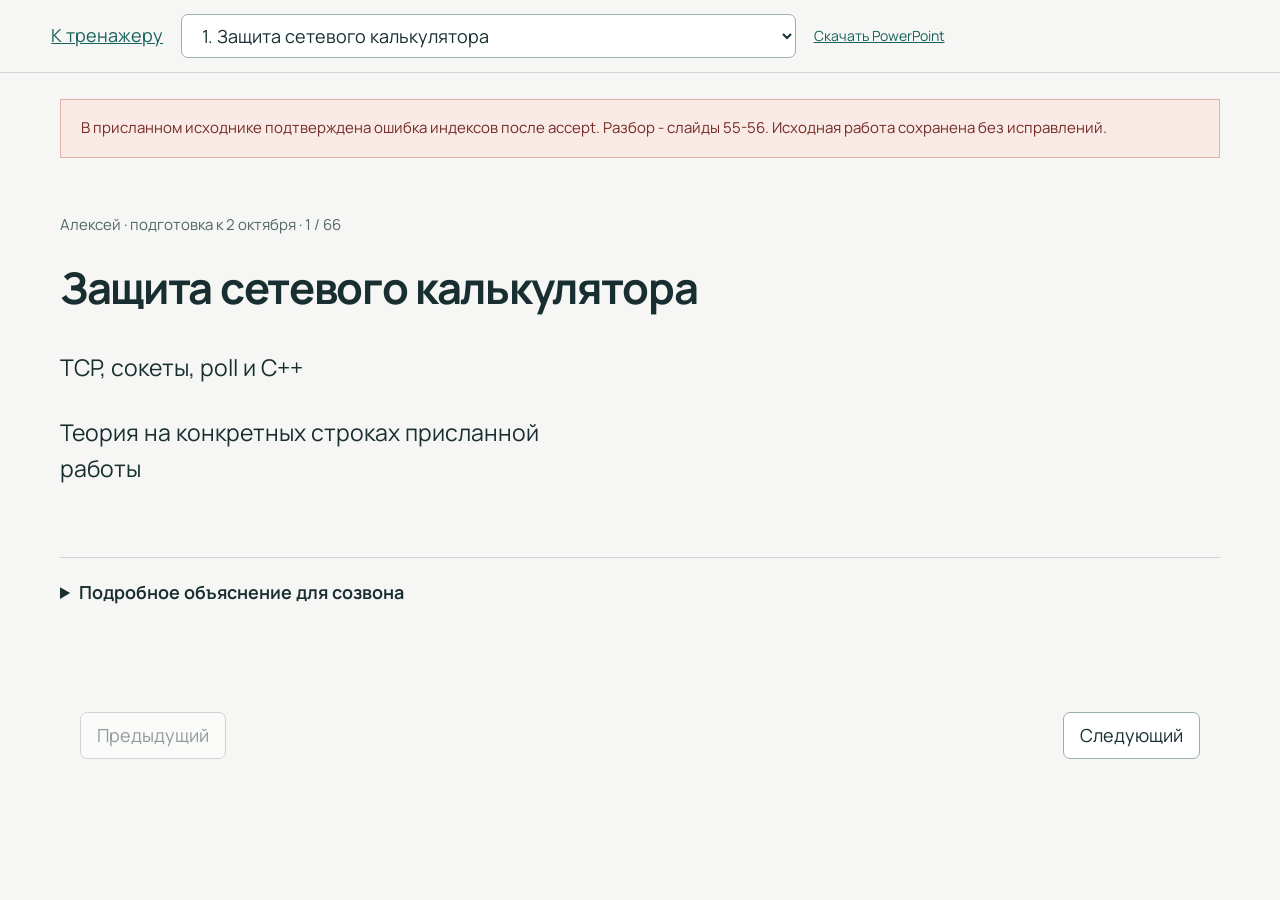
==== presentation.html @ bf2883ff "Add TCP calculator defense trainer and presentation" ====
<!doctype html><html lang="ru"><meta charset="utf-8"><meta name="viewport" content="width=device-width,initial-scale=1"><title>Защита сетевого калькулятора - презентация</title><link rel="icon" href="data:,"><style>@font-face{font-family:Manrope;src:url(assets/Manrope.ttf)}*{box-sizing:border-box}body{margin:0;background:#F6F7F4;color:#182E30;font:18px/1.65 Manrope,Arial,sans-serif}a{color:#16625A}button,select{font:inherit;min-height:44px;border:1px solid #9caeab;border-radius:7px;background:white;color:inherit;padding:8px 16px;cursor:pointer}button:disabled{opacity:.45;cursor:default}a:focus-visible,button:focus-visible,select:focus-visible,summary:focus-visible{outline:3px solid #9D6500;outline-offset:3px}.toolbar{position:sticky;top:0;background:#F6F7F4f5;border-bottom:1px solid #ccd6d2;padding:14px 4vw;display:flex;gap:18px;align-items:center;z-index:2}.toolbar select{max-width:48vw;flex:1;min-width:0}.slide{max-width:1240px;margin:0 auto;padding:40px 40px 90px}.slide[hidden]{display:none}.topic{font-size:15px;color:#506667}h1{font-size:clamp(29px,3.4vw,46px);line-height:1.2;letter-spacing:-.03em;margin:24px 0 36px}.columns{display:grid;grid-template-columns:1fr 1fr;gap:60px}.columns p{margin:0 0 30px;font-size:23px;line-height:1.55}.code{min-width:0}.code p{font:13px Consolas,monospace;overflow-wrap:anywhere;color:#506667}pre{font:16px/1.6 Consolas,monospace;white-space:pre-wrap;overflow-wrap:anywhere;tab-size:2}.oral{font-size:20px;color:#16625A;margin-top:38px}.notes{border-top:1px solid #ccd6d2;margin-top:40px;padding-top:20px}.notes summary{font-weight:650;cursor:pointer;min-height:44px}.notes p{max-width:85ch}.notes details{padding:16px;background:#e7eee9;margin:16px 0}.bottom{display:flex;gap:14px;justify-content:space-between;max-width:1160px;margin:0 auto 40px;padding:0 20px}.download{font-size:14px}.warning{max-width:1160px;margin:26px auto 0;padding:16px 20px;border:1px solid #e2b2a8;background:#faeae6;color:#742c28;font-size:15px}@media(max-width:700px){.toolbar{flex-wrap:wrap;gap:10px;padding:12px 20px}.toolbar select{order:3;max-width:100%;width:100%;flex-basis:100%;font-size:14px}.slide{padding:22px 20px 48px}.columns{grid-template-columns:1fr;gap:10px}.columns p{font-size:20px}.warning{margin:16px 20px 0}.download{margin-left:auto}}@media print{.toolbar,.bottom,.warning{display:none}.slide[hidden]{display:block}.slide{break-after:page;page-break-after:always;padding:20px;max-width:none}.notes{display:none}.columns{gap:20px}h1{font-size:30px}.columns p{font-size:19px}.topic{font-size:12px}pre{font-size:12px}.oral{font-size:17px}}</style><header class="toolbar"><a href="index.html">К тренажеру</a><select aria-label="Перейти к слайду"><option value="1">1. Защита сетевого калькулятора</option><option value="2">2. Как строить ответ на защите</option><option value="3">3. Устройство сетевого калькулятора</option><option value="4">4. Один поток и несколько клиентов</option><option value="5">5. Модель и служебный запрос PERF</option><option value="6">6. Состояние соединения и история команд</option><option value="7">7. Сборка и альтернативные архитектуры</option><option value="8">8. Сокет и файловый дескриптор</option><option value="9">9. Адресное семейство и транспорт</option><option value="10">10. Гарантии TCP и свойства UDP</option><option value="11">11. Границы сообщений в потоке байтов</option><option value="12">12. Двунаправленный обмен и текстовые числа</option><option value="13">13. IP-адрес, порт и INADDR_ANY</option><option value="14">14. Loopback и сетевой порядок байтов</option><option value="15">15. Адрес клиента и getaddrinfo</option><option value="16">16. Перебор адресов и освобождение памяти</option><option value="17">17. sockaddr и параметр длины</option><option value="18">18. Подготовка слушающего сокета</option><option value="19">19. listen и очередь подключений</option><option value="20">20. Два разных дескриптора сервера</option><option value="21">21. connect и TCP-рукопожатие</option><option value="22">22. Адрес клиента и режим нового сокета</option><option value="23">23. Буфер recv и тип void*</option><option value="24">24. const void* и завершающий ноль</option><option value="25">25. Размер массива и размер указателя</option><option value="26">26. Длина данных и знаковый результат</option><option value="27">27. Смещение указателя и длина UTF-8</option><option value="28">28. Указатели между процессами и unsigned char</option><option value="29">29. Данные и конец входящего потока</option><option value="30">30. EAGAIN и частичная отправка</option><option value="31">31. Подтверждение команды и выходной буфер</option><option value="32">32. SIGPIPE и errno</option><option value="33">33. Прерывание poll и прием ответа</option><option value="34">34. Массив pollfd и число элементов</option><option value="35">35. Ожидание и события готовности</option><option value="36">36. Слушающий сокет и битовая маска</option><option value="37">37. POLLOUT и неблокирующий режим</option><option value="38">38. Флаги дескриптора и цикл accept</option><option value="39">39. Удаление клиента и долгие вычисления</option><option value="40">40. Строки протокола и начало диалога</option><option value="41">41. HELLO и состояние соединения</option><option value="42">42. Последовательные запросы без seq</option><option value="43">43. Безопасная строка ответа и PERF</option><option value="44">44. Завершение диалога и статус ответа</option><option value="45">45. Рекурсивный спуск и приоритет операций</option><option value="46">46. Деление и арифметические ошибки</option><option value="47">47. Полный разбор выражения и map</option><option value="48">48. Новый пользователь и запись переменных</option><option value="49">49. Откат в памяти и формат файла</option><option value="50">50. Ссылки C++ и const-параметры</option><option value="51">51. Непрерывная память и деструктор</option><option value="52">52. Исключения и explicit</option><option value="53">53. Заголовки и область видимости</option><option value="54">54. Преобразование типов и владение памятью</option><option value="55">55. Подтвержденная ошибка после accept</option><option value="56">56. Завершение соединения и потеря ответа</option><option value="57">57. Переполнение и надежность сохранения</option><option value="58">58. Медленный клиент и пределы ресурсов</option><option value="59">59. Конфиденциальность и границы реализации</option><option value="60">60. Сценарий демонстрации и диагностика</option><option value="61">61. Две машины и два пользователя</option><option value="62">62. Потоки процесса и аргументы recv</option><option value="63">63. Обоснование seq и готовность чтения</option><option value="64">64. Устное объяснение всей программы</option><option value="65">65. Проверка перед демонстрацией</option><option value="66">66. Репетиция без вариантов ответа</option></select><a class="download" href="presentation.pptx" download>Скачать PowerPoint</a></header><aside class="warning">В присланном исходнике подтверждена ошибка индексов после accept. Разбор - слайды 55-56. Исходная работа сохранена без исправлений.</aside><main><article class="slide" id="s1" data-slide="1"><p class="topic">Алексей · подготовка к 2 октября · 1 / 66</p><h1 tabindex="-1">Защита сетевого калькулятора</h1><div class="columns"><div><p>TCP, сокеты, poll и C++</p><p>Теория на конкретных строках присланной работы</p></div></div><details class="notes"><summary>Подробное объяснение для созвона</summary><p>Материал для созвона 1 октября и самостоятельной подготовки. Сначала студент объясняет путь одного запроса, затем разбирает сетевые вызовы и состояние сервера. В конце - ограничения и устная репетиция. Исходная версия содержит воспроизведенную ошибку индексов в PollServer::run. Успешную демонстрацию этой версии нельзя считать гарантированной.</p></details></article><article class="slide" id="s2" data-slide="2"><p class="topic">Порядок объяснения · 2 / 66</p><h1 tabindex="-1">Как строить ответ на защите</h1><div class="columns"><div><p>Термин: что делает механизм и где проходит его граница.</p><p>Код: функция, аргументы, результат и ветка ошибки.</p><p>Пример: что произойдет с конкретной командой или частью данных.</p><p>Ограничение: какое свойство текущая реализация не гарантирует.</p></div></div><details class="notes"><summary>Подробное объяснение для созвона</summary><p>Пример: TCP предоставляет упорядоченный поток байтов. recv читает доступную часть в buffer и возвращает count. Запрос может прийти двумя частями, поэтому client.input накапливает строку до перевода строки. TCP не определяет конец команды калькулятора. Важнее объяснить эту причинную цепочку, чем перечислить названия функций. Карточки дают проверку, а устные вопросы в конце каждого разбора проверяют понимание.</p></details></article><article class="slide" id="s3" data-slide="3"><p class="topic">Устройство программы · 3 / 66</p><h1 tabindex="-1">Устройство сетевого калькулятора</h1><div class="columns"><div><p>Клиенты отправляют выражения, сервер вычисляет их и хранит X, Y, Z по имени пользователя.</p><p>У частей разные обязанности, поэтому их проще объяснять, проверять и изменять.</p></div><div class="code"><pre><code>  1  cmake_minimum_required(VERSION 3.10)
  2  project(rk3_calc_poll LANGUAGES CXX)
  3  
  4  set(CMAKE_CXX_STANDARD 11)
  5  set(CMAKE_CXX_STANDARD_REQUIRED ON)
  6  set(CMAKE_CXX_EXTENSIONS OFF)
  7  
  8  set(CMAKE_CXX_FLAGS &quot;${CMAKE_CXX_FLAGS} -Wall -Wextra -pedantic&quot;)
  9  
 10  include_directories(src)
 11  
 12  add_library(calc_common</code></pre><p>CMakeLists.txt:1-12</p></div></div><p class=oral>Устно: Проследи команду X = 2 + 3 * 4 от ввода до ответа.</p><details class="notes"><summary>Подробное объяснение для созвона</summary><p>Какую задачу решает вся программа?</p><p>Клиенты отправляют выражения, сервер вычисляет их и хранит X, Y, Z по имени пользователя. ConsoleClient формирует команду, PollServer принимает строку, CalculatorModel вычисляет результат. Ответ возвращается по тому же TCP-соединению.</p><p>Почему ошибочные ответы неверны: Клиент вычисляет выражения, а сервер только сохраняет историю. Вычисления находятся в CalculatorModel на сервере. История команд хранится на клиенте. Каждый клиент хранит свои переменные и пересылает серверу готовый результат. Переменные находятся в серверной map и файле users.db.</p><p>Для устного ответа: Проследи команду X = 2 + 3 * 4 от ввода до ответа.</p><p>Исходник: CMakeLists.txt, строки 1-27.</p><p>Почему выделены common, model, server и client?</p><p>У частей разные обязанности, поэтому их проще объяснять, проверять и изменять. Модель не обязана знать о сокетах. Сервер отвечает за транспорт, клиент за консоль, common за общие правила строк. Это пример разделения ответственности.</p><p>Почему ошибочные ответы неверны: Каждый каталог запускается в собственном процессе. Каталоги не определяют процессы. Исполняемых программ две: клиент и сервер. Разделение автоматически ускоряет сетевой обмен. Само размещение файлов не ускоряет передачу.</p><p>Для устного ответа: Что придется менять при замене консольного клиента графическим?</p><p>Исходник: CMakeLists.txt, строки 1-27.</p><details><summary>CMakeLists.txt - полная функция</summary><pre><code>cmake_minimum_required(VERSION 3.10)
project(rk3_calc_poll LANGUAGES CXX)

set(CMAKE_CXX_STANDARD 11)
set(CMAKE_CXX_STANDARD_REQUIRED ON)
set(CMAKE_CXX_EXTENSIONS OFF)

set(CMAKE_CXX_FLAGS &quot;${CMAKE_CXX_FLAGS} -Wall -Wextra -pedantic&quot;)

include_directories(src)

add_library(calc_common
  src/common/protocol.cpp
  src/model/calculator.cpp
)

add_executable(calculator_server
  src/server/poll_server.cpp
  src/server_main.cpp
)
target_link_libraries(calculator_server calc_common)

add_executable(calculator_client
  src/client/console_client.cpp
  src/client_main.cpp
)
target_link_libraries(calculator_client calc_common)</code></pre></details></details></article><article class="slide" id="s4" data-slide="4"><p class="topic">Устройство программы · 4 / 66</p><h1 tabindex="-1">Один поток и несколько клиентов</h1><div class="columns"><div><p>Один поток в одном серверном процессе.</p><p>Сервер продвигает несколько соединений по очереди, не исполняя их обработчики одновременно.</p></div><div class="code"><pre><code> 81  void PollServer::run() {
 82    std::cout &lt;&lt; &quot;&gt; calculator_server: started, listen fd = &quot; &lt;&lt; _listen_fd &lt;&lt; std::endl;
 83    while (true) {
 84      int ready = poll(_poll_fds.data(), _poll_fds.size(), -1);
 85      if (ready &lt; 0) {
 86        if (errno == EINTR) {
 87          continue;
 88        }
 89        throw std::runtime_error(errno_message(&quot;poll(2) error&quot;));
 90      }
 91  </code></pre><p>src/server/poll_server.cpp:81-91</p></div></div><p class=oral>Устно: Как сервер обслуживает десять клиентов одним потоком?</p><details class="notes"><summary>Подробное объяснение для созвона</summary><p>Сколько потоков обслуживает клиентов внутри сервера?</p><p>Один поток в одном серверном процессе. Главный цикл по очереди обрабатывает готовые дескрипторы. Несколько соединений существуют одновременно, но инструкции обработчиков исполняются последовательно.</p><p>Почему ошибочные ответы неверны: По одному потоку на подключение. В сервере нет создания std::thread. По одному процессу на подключение. В сервере нет fork. Клиенты представлены структурами в векторе.</p><p>Для устного ответа: Как сервер обслуживает десять клиентов одним потоком?</p><p>Исходник: src/server/poll_server.cpp, строки 81-113.</p><p>Чем конкурентность здесь отличается от параллелизма?</p><p>Сервер продвигает несколько соединений по очереди, не исполняя их обработчики одновременно. Пока один клиент ничего не прислал, сервер может обслужить другого. Это конкурентное обслуживание ввода-вывода. Параллельные вычисления потребовали бы дополнительных исполнителей.</p><p>Почему ошибочные ответы неверны: Конкурентность обязательно требует нескольких процессорных ядер. Несколько задач можно обслуживать с чередованием на одном ядре. poll запускает обработчики параллельно внутри процесса. poll сообщает готовность. Код обработчиков вызывает сам цикл.</p><p>Для устного ответа: Что случится, если один обработчик будет вычислять результат минуту?</p><p>Исходник: src/server/poll_server.cpp, строки 81-113.</p><details><summary>src/server/poll_server.cpp - полная функция</summary><pre><code>void PollServer::run() {
  std::cout &lt;&lt; &quot;&gt; calculator_server: started, listen fd = &quot; &lt;&lt; _listen_fd &lt;&lt; std::endl;
  while (true) {
    int ready = poll(_poll_fds.data(), _poll_fds.size(), -1);
    if (ready &lt; 0) {
      if (errno == EINTR) {
        continue;
      }
      throw std::runtime_error(errno_message(&quot;poll(2) error&quot;));
    }

    if (!_poll_fds.empty() &amp;&amp; (_poll_fds[0].revents &amp; POLLIN)) {
      accept_clients();
    }

    for (std::size_t i = _clients.size(); i &gt; 0u; --i) {
      std::size_t index = i - 1u;
      short events = _poll_fds[index + 1u].revents;
      if (events &amp; (POLLERR | POLLHUP | POLLNVAL)) {
        close_client(index);
        continue;
      }
      if (events &amp; POLLIN) {
        read_client(index);
      }
      if (index &lt; _clients.size() &amp;&amp; (events &amp; POLLOUT)) {
        write_client(index);
      }
    }

    rebuild_events();
  }
}</code></pre></details></details></article><article class="slide" id="s5" data-slide="5"><p class="topic">Устройство программы · 5 / 66</p><h1 tabindex="-1">Модель и служебный запрос PERF</h1><div class="columns"><div><p>Доступ к модели из этого сервера выполняется одним потоком.</p><p>Отдельный тип запроса, который обходит вычисление выражения.</p></div><div class="code"><pre><code>223  std::string CalculatorModel::execute(const std::string&amp; user, const std::string&amp; command) {
224    if (!valid_user_name(user)) {
225      throw CalculatorError(&quot;некорректное имя пользователя&quot;);
226    }
227  
228    Variables backup = _vars[user];
229    Variables&amp; current = _vars[user];
230    std::string text = protocol::trim(command);
231    if (text.empty()) {
232      throw CalculatorError(&quot;пустая команда&quot;);
233    }</code></pre><p>src/model/calculator.cpp:223-233</p></div></div><p class=oral>Устно: Что изменится при добавлении пула рабочих потоков?</p><details class="notes"><summary>Подробное объяснение для созвона</summary><p>Почему модель не использует мьютекс?</p><p>Доступ к модели из этого сервера выполняется одним потоком. В текущей архитектуре конкурирующих потоков внутри сервера нет. При добавлении рабочих потоков придется заново продумать владение данными и синхронизацию.</p><p>Почему ошибочные ответы неверны: std::map сам защищает любые изменения между потоками. Контейнер не делает одновременное изменение безопасным автоматически. TCP синхронизирует доступ к памяти модели. TCP упорядочивает байты соединения, а не доступ потоков к объектам.</p><p>Для устного ответа: Что изменится при добавлении пула рабочих потоков?</p><p>Исходник: src/model/calculator.cpp, строки 223-277.</p><p>Что означает PERF в этой работе?</p><p>Отдельный тип запроса, который обходит вычисление выражения. Клиент отправляет PERF с текстом, сервер отвечает OK PERF до вызова модели. Для измерения производительности еще нужны нагрузка, таймер и методика.</p><p>Почему ошибочные ответы неверны: Автоматическое измерение запросов в секунду. Код не считает время и не выводит пропускную способность. Переключение TCP в более быстрый режим. Транспорт остается тем же. Меняется прикладная обработка.</p><p>Для устного ответа: Как сравнить стоимость сети и стоимость вычисления?</p><p>Исходник: src/server/poll_server.cpp, строки 193-207.</p><details><summary>src/model/calculator.cpp - полная функция</summary><pre><code>std::string CalculatorModel::execute(const std::string&amp; user, const std::string&amp; command) {
  if (!valid_user_name(user)) {
    throw CalculatorError(&quot;некорректное имя пользователя&quot;);
  }

  Variables backup = _vars[user];
  Variables&amp; current = _vars[user];
  std::string text = protocol::trim(command);
  if (text.empty()) {
    throw CalculatorError(&quot;пустая команда&quot;);
  }

  if (text == &quot;показать&quot; || text == &quot;show&quot;) {
    return variables_to_string(current);
  }

  const std::string calc_ru = &quot;вычислить&quot;;
  const std::string calc_en = &quot;calc&quot;;
  if (protocol::starts_with(text, calc_ru)) {
    std::string expression = protocol::trim(text.substr(calc_ru.size()));
    long long value = evaluate_expression(expression, current);
    return std::to_string(value);
  }
  if (protocol::starts_with(text, calc_en)) {
    std::string expression = protocol::trim(text.substr(calc_en.size()));
    long long value = evaluate_expression(expression, current);
    return std::to_string(value);
  }

  std::size_t eq = text.find(&#x27;=&#x27;);
  if (eq != std::string::npos) {
    char variable = parse_assigned_variable(text.substr(0u, eq));
    std::string expression = text.substr(eq + 1u);
    long long value = evaluate_expression(expression, current);
    if (variable == &#x27;X&#x27;) {
      current.x = value;
    } else if (variable == &#x27;Y&#x27;) {
      current.y = value;
    } else {
      current.z = value;
    }

    try {
      save();
    } catch (...) {
      current = backup;
      throw;
    }

    std::string var_name(1u, variable);
    return var_name + &quot;=&quot; + std::to_string(value);
  }

  throw CalculatorError(&quot;неизвестная команда: используйте &#x27;X = выражение&#x27;, &#x27;вычислить выражение&#x27; или &#x27;показать&#x27;&quot;);
}</code></pre></details><details><summary>src/server/poll_server.cpp - полная функция</summary><pre><code>void PollServer::process_lines(std::size_t index) {
  Client&amp; client = _clients[index];
  while (true) {
    std::size_t pos = client.input.find(&#x27;\n&#x27;);
    if (pos == std::string::npos) {
      break;
    }
    std::string line = client.input.substr(0u, pos);
    if (!line.empty() &amp;&amp; line.back() == &#x27;\r&#x27;) {
      line.pop_back();
    }
    client.input.erase(0u, pos + 1u);
    process_line(client, line);
  }
}</code></pre></details></details></article><article class="slide" id="s6" data-slide="6"><p class="topic">Устройство программы · 6 / 66</p><h1 tabindex="-1">Состояние соединения и история команд</h1><div class="columns"><div><p>Для накопления неполного запроса и хранения еще не отправленной части ответа.</p><p>В векторе _history консольного клиента.</p></div><div class="code"><pre><code> 29  
 30    struct Client {
 31      int fd = -1;                 ///&lt; Дескриптор клиентского сокета.
 32      std::string input;           ///&lt; Буфер входящих данных.
 33      std::string output;          ///&lt; Буфер исходящих данных.
 34      std::string user;            ///&lt; Имя пользователя.
 35      bool authorized = false;     ///&lt; Признак прохождения HELLO.
 36    };</code></pre><p>src/server/poll_server.hpp:29-36</p></div></div><p class=oral>Устно: Что будет в input после приема только CMD X = ?</p><details class="notes"><summary>Подробное объяснение для созвона</summary><p>Зачем состоянию соединения нужны input и output?</p><p>Для накопления неполного запроса и хранения еще не отправленной части ответа. recv и send могут обработать часть данных. Буферы сохраняют остаток между итерациями событийного цикла.</p><p>Почему ошибочные ответы неверны: Для хранения всей истории пользователя между запусками. История находится на клиенте, а значения переменных сохраняет модель. TCP требует ровно два буфера фиксированного размера. Количество и устройство прикладных буферов выбирает программа.</p><p>Для устного ответа: Что будет в input после приема только CMD X = ?</p><p>Исходник: src/server/poll_server.hpp, строки 29-36.</p><p>Где находится история введенных команд?</p><p>В векторе _history консольного клиента. История нужна интерфейсу клиента. Перезапуск клиента очищает ее, поскольку сохранения истории в файл в коде нет.</p><p>Почему ошибочные ответы неверны: В серверном файле users.db. users.db содержит имя и три значения, без истории. В очереди подключений listen. Очередь listen относится к соединениям.</p><p>Для устного ответа: Почему при повторном входе X сохраняется, а история исчезает?</p><p>Исходник: src/client/console_client.cpp, строки 145-202.</p><details><summary>src/server/poll_server.hpp - полная функция</summary><pre><code>
  struct Client {
    int fd = -1;                 ///&lt; Дескриптор клиентского сокета.
    std::string input;           ///&lt; Буфер входящих данных.
    std::string output;          ///&lt; Буфер исходящих данных.
    std::string user;            ///&lt; Имя пользователя.
    bool authorized = false;     ///&lt; Признак прохождения HELLO.
  };</code></pre></details><details><summary>src/client/console_client.cpp - полная функция</summary><pre><code>void ConsoleClient::run() {
  std::cout &lt;&lt; &quot;&gt; Сетевой калькулятор. Пользователь: &quot; &lt;&lt; _user &lt;&lt; std::endl;
  print_help();

  while (true) {
    std::cout &lt;&lt; (_performance_mode ? &quot;perf&gt; &quot; : &quot;calc&gt; &quot;);
    std::cout.flush();

    std::string command;
    if (!std::getline(std::cin, command)) {
      break;
    }
    command = protocol::trim(command);
    if (command.empty()) {
      continue;
    }

    if (command == &quot;помощь&quot; || command == &quot;help&quot;) {
      print_help();
      continue;
    }
    if (command == &quot;история&quot; || command == &quot;history&quot;) {
      print_history();
      continue;
    }
    if (command == &quot;:perf on&quot;) {
      _performance_mode = true;
      std::cout &lt;&lt; &quot;&gt; режим тестирования производительности включён&quot; &lt;&lt; std::endl;
      continue;
    }
    if (command == &quot;:perf off&quot;) {
      _performance_mode = false;
      std::cout &lt;&lt; &quot;&gt; режим тестирования производительности выключен&quot; &lt;&lt; std::endl;
      continue;
    }
    if (command == &quot;выход&quot; || command == &quot;quit&quot; || command == &quot;exit&quot;) {
      std::string answer = request(&quot;QUIT\n&quot;);
      std::cout &lt;&lt; &quot;&lt; &quot; &lt;&lt; answer &lt;&lt; std::endl;
      break;
    }

    _history.push_back(command);
    std::string packet;
    if (_performance_mode) {
      packet = &quot;PERF &quot; + protocol::one_line(command) + &quot;\n&quot;;
    } else {
      packet = &quot;CMD &quot; + protocol::one_line(command) + &quot;\n&quot;;
    }

    try {
      std::string answer = request(packet);
      std::cout &lt;&lt; &quot;&lt; &quot; &lt;&lt; answer &lt;&lt; std::endl;
    } catch (const std::exception&amp; error) {
      std::cerr &lt;&lt; &quot;client error: &quot; &lt;&lt; error.what() &lt;&lt; std::endl;
      break;
    }
  }
}</code></pre></details></details></article><article class="slide" id="s7" data-slide="7"><p class="topic">Устройство программы · 7 / 66</p><h1 tabindex="-1">Сборка и альтернативные архитектуры</h1><div class="columns"><div><p>Библиотеку, с которой связываются исполняемые программы.</p><p>Чтобы сравнить альтернативные модели и обосновать выбор событийного сервера.</p></div><div class="code"><pre><code>  1  cmake_minimum_required(VERSION 3.10)
  2  project(rk3_calc_poll LANGUAGES CXX)
  3  
  4  set(CMAKE_CXX_STANDARD 11)
  5  set(CMAKE_CXX_STANDARD_REQUIRED ON)
  6  set(CMAKE_CXX_EXTENSIONS OFF)
  7  
  8  set(CMAKE_CXX_FLAGS &quot;${CMAKE_CXX_FLAGS} -Wall -Wextra -pedantic&quot;)
  9  
 10  include_directories(src)
 11  
 12  add_library(calc_common</code></pre><p>CMakeLists.txt:1-12</p></div></div><p class=oral>Устно: Чем библиотека отличается от исполняемого файла?</p><details class="notes"><summary>Подробное объяснение для созвона</summary><p>Что общий модуль calc_common означает при сборке?</p><p>Библиотеку, с которой связываются исполняемые программы. CMake собирает общие исходники в библиотеку, затем связывает клиент и сервер с ней. Компоновка и сетевое взаимодействие относятся к разным этапам.</p><p>Почему ошибочные ответы неверны: Отдельный сервис, который должен слушать еще один порт. Библиотека включается при компоновке и не запускается как сервис. Процесс, автоматически создаваемый CMake. CMake описывает сборку и не создает прикладные процессы при работе сервера.</p><p>Для устного ответа: Чем библиотека отличается от исполняемого файла?</p><p>Исходник: CMakeLists.txt, строки 1-27.</p><p>Зачем в защите знать о fork и MPI, если их нет в коде?</p><p>Чтобы сравнить альтернативные модели и обосновать выбор событийного сервера. fork создает процесс, потоки дают исполнителей в общей памяти, MPI организует обмен между участниками вычислений. Здесь условие требует один процесс и поток, поэтому выбран poll.</p><p>Почему ошибочные ответы неверны: Чтобы утверждать, что poll скрыто вызывает MPI для каждого клиента. Такого механизма в poll нет. Потому что каждый сокет является процессом MPI. Сокет является объектом ОС для обмена данными, а не процессом.</p><p>Для устного ответа: Объясни выбор архитектуры двумя предложениями.</p><p>Исходник: src/server/poll_server.cpp, строки 81-113.</p><details><summary>CMakeLists.txt - полная функция</summary><pre><code>cmake_minimum_required(VERSION 3.10)
project(rk3_calc_poll LANGUAGES CXX)

set(CMAKE_CXX_STANDARD 11)
set(CMAKE_CXX_STANDARD_REQUIRED ON)
set(CMAKE_CXX_EXTENSIONS OFF)

set(CMAKE_CXX_FLAGS &quot;${CMAKE_CXX_FLAGS} -Wall -Wextra -pedantic&quot;)

include_directories(src)

add_library(calc_common
  src/common/protocol.cpp
  src/model/calculator.cpp
)

add_executable(calculator_server
  src/server/poll_server.cpp
  src/server_main.cpp
)
target_link_libraries(calculator_server calc_common)

add_executable(calculator_client
  src/client/console_client.cpp
  src/client_main.cpp
)
target_link_libraries(calculator_client calc_common)</code></pre></details><details><summary>src/server/poll_server.cpp - полная функция</summary><pre><code>void PollServer::run() {
  std::cout &lt;&lt; &quot;&gt; calculator_server: started, listen fd = &quot; &lt;&lt; _listen_fd &lt;&lt; std::endl;
  while (true) {
    int ready = poll(_poll_fds.data(), _poll_fds.size(), -1);
    if (ready &lt; 0) {
      if (errno == EINTR) {
        continue;
      }
      throw std::runtime_error(errno_message(&quot;poll(2) error&quot;));
    }

    if (!_poll_fds.empty() &amp;&amp; (_poll_fds[0].revents &amp; POLLIN)) {
      accept_clients();
    }

    for (std::size_t i = _clients.size(); i &gt; 0u; --i) {
      std::size_t index = i - 1u;
      short events = _poll_fds[index + 1u].revents;
      if (events &amp; (POLLERR | POLLHUP | POLLNVAL)) {
        close_client(index);
        continue;
      }
      if (events &amp; POLLIN) {
        read_client(index);
      }
      if (index &lt; _clients.size() &amp;&amp; (events &amp; POLLOUT)) {
        write_client(index);
      }
    }

    rebuild_events();
  }
}</code></pre></details></details></article><article class="slide" id="s8" data-slide="8"><p class="topic">Сокеты и протоколы · 8 / 66</p><h1 tabindex="-1">Сокет и файловый дескриптор</h1><div class="columns"><div><p>Объект ОС для обмена данными, доступный программе через дескриптор.</p><p>Неотрицательный файловый дескриптор типа int.</p></div><div class="code"><pre><code> 55  void PollServer::create_listen_socket(unsigned short port) {
 56    _listen_fd = socket(AF_INET, SOCK_STREAM, 0);
 57    if (_listen_fd &lt; 0) {
 58      throw std::runtime_error(errno_message(&quot;socket(2) error&quot;));
 59    }
 60  
 61    int yes = 1;
 62    if (setsockopt(_listen_fd, SOL_SOCKET, SO_REUSEADDR, &amp;yes, sizeof(yes)) &lt; 0) {
 63      throw std::runtime_error(errno_message(&quot;setsockopt(SO_REUSEADDR) error&quot;));
 64    }
 65  </code></pre><p>src/server/poll_server.cpp:55-65</p></div></div><p class=oral>Устно: Различи сокет, дескриптор, порт и буфер.</p><details class="notes"><summary>Подробное объяснение для созвона</summary><p>Что такое сокет в этой программе?</p><p>Объект ОС для обмена данными, доступный программе через дескриптор. Программа вызывает socket и получает int. По этому номеру ядро находит нужный объект сокета для bind, recv, send и close.</p><p>Почему ошибочные ответы неверны: Числовой TCP-порт сервера. Порт является частью адреса. Дескриптор с портом не совпадает. Участок char-массива, где лежит запрос. Массив является прикладным буфером, а сокет существует в ОС.</p><p>Для устного ответа: Различи сокет, дескриптор, порт и буфер.</p><p>Исходник: src/server/poll_server.cpp, строки 55-79.</p><p>Что возвращает успешный socket(AF_INET, SOCK_STREAM, 0)?</p><p>Неотрицательный файловый дескриптор типа int. Дескриптор может быть равен нулю. Поэтому проверка ошибки fd &lt; 0 корректна, а fd &lt;= 0 отвергала бы допустимый дескриптор.</p><p>Почему ошибочные ответы неверны: Номер автоматически выбранного TCP-порта. Порт назначается при связывании, это не результат socket. Указатель на структуру sockaddr_in. Адресную структуру создает прикладной код отдельно.</p><p>Для устного ответа: Почему -1 удобно использовать как отсутствие сокета?</p><p>Исходник: src/server/poll_server.cpp, строки 55-79.</p><p>Справка API: https://www.man7.org/linux/man-pages/man2/socket.2.html</p><details><summary>src/server/poll_server.cpp - полная функция</summary><pre><code>void PollServer::create_listen_socket(unsigned short port) {
  _listen_fd = socket(AF_INET, SOCK_STREAM, 0);
  if (_listen_fd &lt; 0) {
    throw std::runtime_error(errno_message(&quot;socket(2) error&quot;));
  }

  int yes = 1;
  if (setsockopt(_listen_fd, SOL_SOCKET, SO_REUSEADDR, &amp;yes, sizeof(yes)) &lt; 0) {
    throw std::runtime_error(errno_message(&quot;setsockopt(SO_REUSEADDR) error&quot;));
  }

  sockaddr_in address;
  std::memset(&amp;address, 0, sizeof(address));
  address.sin_family = AF_INET;
  address.sin_addr.s_addr = htonl(INADDR_ANY);
  address.sin_port = htons(port);

  if (bind(_listen_fd, reinterpret_cast&lt;sockaddr*&gt;(&amp;address), sizeof(address)) &lt; 0) {
    throw std::runtime_error(errno_message(&quot;bind(2) error&quot;));
  }
  if (listen(_listen_fd, SOMAXCONN) &lt; 0) {
    throw std::runtime_error(errno_message(&quot;listen(2) error&quot;));
  }
  set_nonblocking(_listen_fd);
}</code></pre></details></details></article><article class="slide" id="s9" data-slide="9"><p class="topic">Сокеты и протоколы · 9 / 66</p><h1 tabindex="-1">Адресное семейство и транспорт</h1><div class="columns"><div><p>Семейство адресов IPv4.</p><p>TCP для потокового сокета IPv4.</p></div><div class="code"><pre><code> 55  void PollServer::create_listen_socket(unsigned short port) {
 56    _listen_fd = socket(AF_INET, SOCK_STREAM, 0);
 57    if (_listen_fd &lt; 0) {
 58      throw std::runtime_error(errno_message(&quot;socket(2) error&quot;));
 59    }
 60  
 61    int yes = 1;
 62    if (setsockopt(_listen_fd, SOL_SOCKET, SO_REUSEADDR, &amp;yes, sizeof(yes)) &lt; 0) {
 63      throw std::runtime_error(errno_message(&quot;setsockopt(SO_REUSEADDR) error&quot;));
 64    }
 65  </code></pre><p>src/server/poll_server.cpp:55-65</p></div></div><p class=oral>Устно: Чем AF_INET отличается от SOCK_STREAM?</p><details class="notes"><summary>Подробное объяснение для созвона</summary><p>Что означает AF_INET?</p><p>Семейство адресов IPv4. Первый аргумент socket выбирает семейство адресов. Для IPv6 используют AF_INET6. Семейство и тип сокета - разные параметры.</p><p>Почему ошибочные ответы неверны: Тип надежного потока TCP. Тип потока задает SOCK_STREAM, а TCP выбирается сочетанием параметров. Требование использовать только локальный компьютер. Для локального интерфейса файловых адресов есть AF_UNIX.</p><p>Для устного ответа: Чем AF_INET отличается от SOCK_STREAM?</p><p>Исходник: src/server/poll_server.cpp, строки 55-79.</p><p>Какой протокол обычно выбирает сочетание AF_INET, SOCK_STREAM, 0?</p><p>TCP для потокового сокета IPv4. SOCK_STREAM задает потоковую семантику. В семействе IPv4 при protocol=0 для этого типа выбирается TCP.</p><p>Почему ошибочные ответы неверны: UDP с автоматическим повтором потерянных сообщений. В этом сочетании потоковый транспорт TCP, а не UDP. Отсутствие транспортного протокола. Ноль означает выбор подходящего протокола по умолчанию.</p><p>Для устного ответа: Что нужно изменить в socket для обычного UDP?</p><p>Исходник: src/server/poll_server.cpp, строки 55-79.</p><p>Справка API: https://www.man7.org/linux/man-pages/man2/socket.2.html</p><details><summary>src/server/poll_server.cpp - полная функция</summary><pre><code>void PollServer::create_listen_socket(unsigned short port) {
  _listen_fd = socket(AF_INET, SOCK_STREAM, 0);
  if (_listen_fd &lt; 0) {
    throw std::runtime_error(errno_message(&quot;socket(2) error&quot;));
  }

  int yes = 1;
  if (setsockopt(_listen_fd, SOL_SOCKET, SO_REUSEADDR, &amp;yes, sizeof(yes)) &lt; 0) {
    throw std::runtime_error(errno_message(&quot;setsockopt(SO_REUSEADDR) error&quot;));
  }

  sockaddr_in address;
  std::memset(&amp;address, 0, sizeof(address));
  address.sin_family = AF_INET;
  address.sin_addr.s_addr = htonl(INADDR_ANY);
  address.sin_port = htons(port);

  if (bind(_listen_fd, reinterpret_cast&lt;sockaddr*&gt;(&amp;address), sizeof(address)) &lt; 0) {
    throw std::runtime_error(errno_message(&quot;bind(2) error&quot;));
  }
  if (listen(_listen_fd, SOMAXCONN) &lt; 0) {
    throw std::runtime_error(errno_message(&quot;listen(2) error&quot;));
  }
  set_nonblocking(_listen_fd);
}</code></pre></details></details></article><article class="slide" id="s10" data-slide="10"><p class="topic">Сокеты и протоколы · 10 / 66</p><h1 tabindex="-1">Гарантии TCP и свойства UDP</h1><div class="columns"><div><p>Упорядоченный поток байтов без границ прикладных сообщений.</p><p>Сохраняет границы датаграмм, но не гарантирует доставку и порядок.</p></div><div class="code"><pre><code>194    Client&amp; client = _clients[index];
195    while (true) {
196      std::size_t pos = client.input.find(&#x27;\n&#x27;);
197      if (pos == std::string::npos) {
198        break;
199      }
200      std::string line = client.input.substr(0u, pos);
201      if (!line.empty() &amp;&amp; line.back() == &#x27;\r&#x27;) {
202        line.pop_back();
203      }
204      client.input.erase(0u, pos + 1u);
205      process_line(client, line);</code></pre><p>src/server/poll_server.cpp:194-205</p></div></div><p class=oral>Устно: Почему TCP не заменяет символ конца команды?</p><details class="notes"><summary>Подробное объяснение для созвона</summary><p>Что TCP предоставляет приложению?</p><p>Упорядоченный поток байтов без границ прикладных сообщений. TCP сохраняет порядок байтов и обеспечивает транспортную надежность, но соединение может оборваться. Программа сама выделяет строки и подтверждает выполнение ответом OK.</p><p>Почему ошибочные ответы неверны: Отдельное сообщение на каждый вызов send. Один send может быть прочитан несколькими recv, и наоборот. Гарантированное выполнение команды на сервере после send. Успешная отправка не доказывает прикладное выполнение.</p><p>Для устного ответа: Почему TCP не заменяет символ конца команды?</p><p>Исходник: src/server/poll_server.cpp, строки 193-207.</p><p>Чем UDP принципиально отличается от TCP для прикладного кода?</p><p>Сохраняет границы датаграмм, но не гарантирует доставку и порядок. При UDP приложение получает отдельные датаграммы. Если нужны подтверждения, повторы и порядок, эти правила придется проектировать отдельно.</p><p>Почему ошибочные ответы неверны: Всегда доставляет быстрее и без потерь. Скорость зависит от условий, а гарантии доставки у UDP отсутствуют. Требует listen и accept для каждого отправителя. Обычный обмен датаграммами не требует приема соединений через accept.</p><p>Для устного ответа: Что добавится в протокол калькулятора при переходе на UDP?</p><p>Исходник: src/server/poll_server.cpp, строки 55-79.</p><p>Справка API: https://www.man7.org/linux/man-pages/man2/socket.2.html</p><details><summary>src/server/poll_server.cpp - полная функция</summary><pre><code>void PollServer::process_lines(std::size_t index) {
  Client&amp; client = _clients[index];
  while (true) {
    std::size_t pos = client.input.find(&#x27;\n&#x27;);
    if (pos == std::string::npos) {
      break;
    }
    std::string line = client.input.substr(0u, pos);
    if (!line.empty() &amp;&amp; line.back() == &#x27;\r&#x27;) {
      line.pop_back();
    }
    client.input.erase(0u, pos + 1u);
    process_line(client, line);
  }
}</code></pre></details><details><summary>src/server/poll_server.cpp - полная функция</summary><pre><code>void PollServer::create_listen_socket(unsigned short port) {
  _listen_fd = socket(AF_INET, SOCK_STREAM, 0);
  if (_listen_fd &lt; 0) {
    throw std::runtime_error(errno_message(&quot;socket(2) error&quot;));
  }

  int yes = 1;
  if (setsockopt(_listen_fd, SOL_SOCKET, SO_REUSEADDR, &amp;yes, sizeof(yes)) &lt; 0) {
    throw std::runtime_error(errno_message(&quot;setsockopt(SO_REUSEADDR) error&quot;));
  }

  sockaddr_in address;
  std::memset(&amp;address, 0, sizeof(address));
  address.sin_family = AF_INET;
  address.sin_addr.s_addr = htonl(INADDR_ANY);
  address.sin_port = htons(port);

  if (bind(_listen_fd, reinterpret_cast&lt;sockaddr*&gt;(&amp;address), sizeof(address)) &lt; 0) {
    throw std::runtime_error(errno_message(&quot;bind(2) error&quot;));
  }
  if (listen(_listen_fd, SOMAXCONN) &lt; 0) {
    throw std::runtime_error(errno_message(&quot;listen(2) error&quot;));
  }
  set_nonblocking(_listen_fd);
}</code></pre></details></details></article><article class="slide" id="s11" data-slide="11"><p class="topic">Сокеты и протоколы · 11 / 66</p><h1 tabindex="-1">Границы сообщений в потоке байтов</h1><div class="columns"><div><p>Да, если их байты уже доступны в потоке.</p><p>Да, поэтому сервер накапливает данные до перевода строки.</p></div><div class="code"><pre><code>193  void PollServer::process_lines(std::size_t index) {
194    Client&amp; client = _clients[index];
195    while (true) {
196      std::size_t pos = client.input.find(&#x27;\n&#x27;);
197      if (pos == std::string::npos) {
198        break;
199      }
200      std::string line = client.input.substr(0u, pos);
201      if (!line.empty() &amp;&amp; line.back() == &#x27;\r&#x27;) {
202        line.pop_back();
203      }
204      client.input.erase(0u, pos + 1u);</code></pre><p>src/server/poll_server.cpp:193-204</p></div></div><p class=oral>Устно: Покажи разбор двух строк и половины третьей.</p><details class="notes"><summary>Подробное объяснение для созвона</summary><p>Может ли один recv получить две отправленные команды?</p><p>Да, если их байты уже доступны в потоке. Например, CMD show\nCMD calc 2+2\n может прийти одним фрагментом. process_lines извлекает строки циклом, оставляя неполный хвост.</p><p>Почему ошибочные ответы неверны: Нет, число recv всегда совпадает с числом send. TCP не сохраняет границы вызовов send. Только если отключена надежность TCP. Это нормальная семантика надежного потока.</p><p>Для устного ответа: Покажи разбор двух строк и половины третьей.</p><p>Исходник: src/server/poll_server.cpp, строки 193-207.</p><p>Может ли один запрос прийти в нескольких recv?</p><p>Да, поэтому сервер накапливает данные до перевода строки. Даже короткая строка может быть получена частями. Обработчик должен хранить незавершенный фрагмент между событиями.</p><p>Почему ошибочные ответы неверны: Нет, если длина запроса меньше 4096 байт. Размер буфера не гарантирует разовую доставку всех байтов. Нет, если клиент вызвал send только один раз. Разделение на recv не зависит напрямую от границ send.</p><p>Для устного ответа: Что произойдет после приема HEL, затем LO student\n?</p><p>Исходник: src/server/poll_server.cpp, строки 136-163.</p><p>Справка API: https://www.man7.org/linux/man-pages/man2/socket.2.html</p><details><summary>src/server/poll_server.cpp - полная функция</summary><pre><code>void PollServer::process_lines(std::size_t index) {
  Client&amp; client = _clients[index];
  while (true) {
    std::size_t pos = client.input.find(&#x27;\n&#x27;);
    if (pos == std::string::npos) {
      break;
    }
    std::string line = client.input.substr(0u, pos);
    if (!line.empty() &amp;&amp; line.back() == &#x27;\r&#x27;) {
      line.pop_back();
    }
    client.input.erase(0u, pos + 1u);
    process_line(client, line);
  }
}</code></pre></details><details><summary>src/server/poll_server.cpp - полная функция</summary><pre><code>void PollServer::read_client(std::size_t index) {
  Client&amp; client = _clients[index];
  char buffer[4096];
  while (true) {
    ssize_t count = recv(client.fd, buffer, sizeof(buffer), 0);
    if (count &gt; 0) {
      client.input.append(buffer, static_cast&lt;std::size_t&gt;(count));
      if (client.input.size() &gt; protocol::max_line_size) {
        client.output += protocol::response(&quot;ERR&quot;, &quot;слишком длинная команда&quot;);
        close_client(index);
        return;
      }
      process_lines(index);
      if (index &gt;= _clients.size()) {
        return;
      }
    } else if (count == 0) {
      close_client(index);
      return;
    } else {
      if (would_block()) {
        return;
      }
      close_client(index);
      return;
    }
  }
}</code></pre></details></details></article><article class="slide" id="s12" data-slide="12"><p class="topic">Сокеты и протоколы · 12 / 66</p><h1 tabindex="-1">Двунаправленный обмен и текстовые числа</h1><div class="columns"><div><p>Оба участника могут отправлять и принимать данные.</p><p>Нет, здесь число сначала превращается в текст прикладного протокола.</p></div><div class="code"><pre><code>114  std::string ConsoleClient::request(const std::string&amp; line) {
115    send_line(line);
116    return receive_line();
117  }</code></pre><p>src/client/console_client.cpp:114-117</p></div></div><p class=oral>Устно: Чем двунаправленность транспорта отличается от синхронности клиента?</p><details class="notes"><summary>Подробное объяснение для созвона</summary><p>Что означает двунаправленность TCP-соединения?</p><p>Оба участника могут отправлять и принимать данные. Клиентский запрос и серверный ответ идут через одну пару соединенных сокетов. Прикладная схема запрос-ответ ограничивает порядок действий дополнительно.</p><p>Почему ошибочные ответы неверны: Каждый ответ должен идти через новое соединение. Одно установленное соединение используется в обе стороны. Серверу не нужен accept, если он только отвечает. Направление данных не отменяет установление соединения.</p><p>Для устного ответа: Чем двунаправленность транспорта отличается от синхронности клиента?</p><p>Исходник: src/client/console_client.cpp, строки 114-117.</p><p>Нужно ли TCP передавать C++-тип long long вместе с каждым байтом?</p><p>Нет, здесь число сначала превращается в текст прикладного протокола. std::to_string создает текст результата. Клиент получает последовательность байтов UTF-8. Смысл этих байтов задают правила протокола.</p><p>Почему ошибочные ответы неверны: Да, recv восстанавливает исходный C++-тип автоматически. recv принимает байты и не знает C++-тип отправителя. Да, все числа передаются как адреса объектов в памяти. Адрес одного процесса не обозначает объект в другом.</p><p>Для устного ответа: Как отличались бы текстовая и бинарная передача числа 123?</p><p>Исходник: src/model/calculator.cpp, строки 223-277.</p><p>Справка API: https://www.man7.org/linux/man-pages/man2/socket.2.html</p><details><summary>src/client/console_client.cpp - полная функция</summary><pre><code>std::string ConsoleClient::request(const std::string&amp; line) {
  send_line(line);
  return receive_line();
}</code></pre></details><details><summary>src/model/calculator.cpp - полная функция</summary><pre><code>std::string CalculatorModel::execute(const std::string&amp; user, const std::string&amp; command) {
  if (!valid_user_name(user)) {
    throw CalculatorError(&quot;некорректное имя пользователя&quot;);
  }

  Variables backup = _vars[user];
  Variables&amp; current = _vars[user];
  std::string text = protocol::trim(command);
  if (text.empty()) {
    throw CalculatorError(&quot;пустая команда&quot;);
  }

  if (text == &quot;показать&quot; || text == &quot;show&quot;) {
    return variables_to_string(current);
  }

  const std::string calc_ru = &quot;вычислить&quot;;
  const std::string calc_en = &quot;calc&quot;;
  if (protocol::starts_with(text, calc_ru)) {
    std::string expression = protocol::trim(text.substr(calc_ru.size()));
    long long value = evaluate_expression(expression, current);
    return std::to_string(value);
  }
  if (protocol::starts_with(text, calc_en)) {
    std::string expression = protocol::trim(text.substr(calc_en.size()));
    long long value = evaluate_expression(expression, current);
    return std::to_string(value);
  }

  std::size_t eq = text.find(&#x27;=&#x27;);
  if (eq != std::string::npos) {
    char variable = parse_assigned_variable(text.substr(0u, eq));
    std::string expression = text.substr(eq + 1u);
    long long value = evaluate_expression(expression, current);
    if (variable == &#x27;X&#x27;) {
      current.x = value;
    } else if (variable == &#x27;Y&#x27;) {
      current.y = value;
    } else {
      current.z = value;
    }

    try {
      save();
    } catch (...) {
      current = backup;
      throw;
    }

    std::string var_name(1u, variable);
    return var_name + &quot;=&quot; + std::to_string(value);
  }

  throw CalculatorError(&quot;неизвестная команда: используйте &#x27;X = выражение&#x27;, &#x27;вычислить выражение&#x27; или &#x27;показать&#x27;&quot;);
}</code></pre></details></details></article><article class="slide" id="s13" data-slide="13"><p class="topic">Адреса и типы данных · 13 / 66</p><h1 tabindex="-1">IP-адрес, порт и INADDR_ANY</h1><div class="columns"><div><p>Семейство адресов, IPv4-адрес и номер порта.</p><p>Привязку ко всем подходящим локальным IPv4-интерфейсам.</p></div><div class="code"><pre><code> 64    }
 65  
 66    sockaddr_in address;
 67    std::memset(&amp;address, 0, sizeof(address));
 68    address.sin_family = AF_INET;
 69    address.sin_addr.s_addr = htonl(INADDR_ANY);
 70    address.sin_port = htons(port);
 71  
 72    if (bind(_listen_fd, reinterpret_cast&lt;sockaddr*&gt;(&amp;address), sizeof(address)) &lt; 0) {
 73      throw std::runtime_error(errno_message(&quot;bind(2) error&quot;));
 74    }
 75    if (listen(_listen_fd, SOMAXCONN) &lt; 0) {</code></pre><p>src/server/poll_server.cpp:64-75</p></div></div><p class=oral>Устно: Почему на одном IP могут работать несколько серверов?</p><details class="notes"><summary>Подробное объяснение для созвона</summary><p>Из чего состоит адрес IPv4-сокета для TCP?</p><p>Семейство адресов, IPv4-адрес и номер порта. sockaddr_in хранит sin_family, sin_addr и sin_port. IP определяет сетевой адрес, порт помогает выбрать конечную точку транспортного обмена.</p><p>Почему ошибочные ответы неверны: Из дескриптора и имени переменной пользователя. Дескриптор локален процессу, имя пользователя относится к протоколу. Только из IP-адреса, порт нужен лишь для UDP. Порт используется и TCP, чтобы различать службы.</p><p>Для устного ответа: Почему на одном IP могут работать несколько серверов?</p><p>Исходник: src/server/poll_server.cpp, строки 55-79.</p><p>Что означает INADDR_ANY при bind сервера?</p><p>Привязку ко всем подходящим локальным IPv4-интерфейсам. Сервер не выбирает один конкретный локальный IPv4-адрес. Доступ извне все равно зависит от маршрута и настроек сети.</p><p>Почему ошибочные ответы неверны: Адрес, который любой клиент должен указать для подключения. Клиенту нужен достижимый адрес компьютера сервера. Разрешение любому сокету занять тот же порт. Это не настройка совместного использования порта.</p><p>Для устного ответа: Какой адрес указать клиенту с другого компьютера?</p><p>Исходник: src/server/poll_server.cpp, строки 55-79.</p><p>Справка API: https://www.man7.org/linux/man-pages/man3/getaddrinfo.3.html</p><details><summary>src/server/poll_server.cpp - полная функция</summary><pre><code>void PollServer::create_listen_socket(unsigned short port) {
  _listen_fd = socket(AF_INET, SOCK_STREAM, 0);
  if (_listen_fd &lt; 0) {
    throw std::runtime_error(errno_message(&quot;socket(2) error&quot;));
  }

  int yes = 1;
  if (setsockopt(_listen_fd, SOL_SOCKET, SO_REUSEADDR, &amp;yes, sizeof(yes)) &lt; 0) {
    throw std::runtime_error(errno_message(&quot;setsockopt(SO_REUSEADDR) error&quot;));
  }

  sockaddr_in address;
  std::memset(&amp;address, 0, sizeof(address));
  address.sin_family = AF_INET;
  address.sin_addr.s_addr = htonl(INADDR_ANY);
  address.sin_port = htons(port);

  if (bind(_listen_fd, reinterpret_cast&lt;sockaddr*&gt;(&amp;address), sizeof(address)) &lt; 0) {
    throw std::runtime_error(errno_message(&quot;bind(2) error&quot;));
  }
  if (listen(_listen_fd, SOMAXCONN) &lt; 0) {
    throw std::runtime_error(errno_message(&quot;listen(2) error&quot;));
  }
  set_nonblocking(_listen_fd);
}</code></pre></details></details></article><article class="slide" id="s14" data-slide="14"><p class="topic">Адреса и типы данных · 14 / 66</p><h1 tabindex="-1">Loopback и сетевой порядок байтов</h1><div class="columns"><div><p>На этот же компьютер через loopback.</p><p>Чтобы представить 16-битный порт в сетевом порядке байтов.</p></div><div class="code"><pre><code> 51  
 52    addrinfo* result = nullptr;
 53    int code = getaddrinfo(host.c_str(), port.c_str(), &amp;hints, &amp;result);
 54    if (code != 0) {
 55      throw std::runtime_error(std::string(&quot;getaddrinfo: &quot;) + gai_strerror(code));
 56    }
 57  
 58    for (addrinfo* item = result; item != nullptr; item = item-&gt;ai_next) {
 59      _socket = socket(item-&gt;ai_family, item-&gt;ai_socktype, item-&gt;ai_protocol);
 60      if (_socket &lt; 0) {
 61        continue;
 62      }</code></pre><p>src/client/console_client.cpp:51-62</p></div></div><p class=oral>Устно: Почему локальный запуск успешен, а второй компьютер не подключается?</p><details class="notes"><summary>Подробное объяснение для созвона</summary><p>Куда ведет адрес 127.0.0.1 на клиентском компьютере?</p><p>На этот же компьютер через loopback. Если сервер находится на другом компьютере, 127.0.0.1 у клиента указывает не туда. Нужно использовать достижимый IP сервера.</p><p>Почему ошибочные ответы неверны: На любой сервер в локальной сети. Loopback не адресует соседний компьютер. На компьютер, который первым открыл порт 4040. Выбор адресата не определяется порядком запуска.</p><p>Для устного ответа: Почему локальный запуск успешен, а второй компьютер не подключается?</p><p>Исходник: src/client/console_client.cpp, строки 46-74.</p><p>Зачем сервер вызывает htons(port)?</p><p>Чтобы представить 16-битный порт в сетевом порядке байтов. Сетевой порядок байтов - big-endian. htons переводит представление из порядка хоста в сетевой. На подходящей архитектуре значение битов может не измениться.</p><p>Почему ошибочные ответы неверны: Чтобы преобразовать порт в десятичную строку. htons работает с числом, а не создает строку. Чтобы зарезервировать порт в операционной системе. Резервирование адреса выполняет bind.</p><p>Для устного ответа: Что означает каждая буква в htons?</p><p>Исходник: src/server/poll_server.cpp, строки 55-79.</p><p>Справка API: https://www.man7.org/linux/man-pages/man3/getaddrinfo.3.html</p><details><summary>src/client/console_client.cpp - полная функция</summary><pre><code>void ConsoleClient::connect_to_server(const std::string&amp; host, const std::string&amp; port) {
  addrinfo hints;
  std::memset(&amp;hints, 0, sizeof(hints));
  hints.ai_family = AF_UNSPEC;
  hints.ai_socktype = SOCK_STREAM;

  addrinfo* result = nullptr;
  int code = getaddrinfo(host.c_str(), port.c_str(), &amp;hints, &amp;result);
  if (code != 0) {
    throw std::runtime_error(std::string(&quot;getaddrinfo: &quot;) + gai_strerror(code));
  }

  for (addrinfo* item = result; item != nullptr; item = item-&gt;ai_next) {
    _socket = socket(item-&gt;ai_family, item-&gt;ai_socktype, item-&gt;ai_protocol);
    if (_socket &lt; 0) {
      continue;
    }
    if (connect(_socket, item-&gt;ai_addr, item-&gt;ai_addrlen) == 0) {
      break;
    }
    close(_socket);
    _socket = -1;
  }
  freeaddrinfo(result);

  if (_socket &lt; 0) {
    throw std::runtime_error(errno_message(&quot;connect error&quot;));
  }
}</code></pre></details><details><summary>src/server/poll_server.cpp - полная функция</summary><pre><code>void PollServer::create_listen_socket(unsigned short port) {
  _listen_fd = socket(AF_INET, SOCK_STREAM, 0);
  if (_listen_fd &lt; 0) {
    throw std::runtime_error(errno_message(&quot;socket(2) error&quot;));
  }

  int yes = 1;
  if (setsockopt(_listen_fd, SOL_SOCKET, SO_REUSEADDR, &amp;yes, sizeof(yes)) &lt; 0) {
    throw std::runtime_error(errno_message(&quot;setsockopt(SO_REUSEADDR) error&quot;));
  }

  sockaddr_in address;
  std::memset(&amp;address, 0, sizeof(address));
  address.sin_family = AF_INET;
  address.sin_addr.s_addr = htonl(INADDR_ANY);
  address.sin_port = htons(port);

  if (bind(_listen_fd, reinterpret_cast&lt;sockaddr*&gt;(&amp;address), sizeof(address)) &lt; 0) {
    throw std::runtime_error(errno_message(&quot;bind(2) error&quot;));
  }
  if (listen(_listen_fd, SOMAXCONN) &lt; 0) {
    throw std::runtime_error(errno_message(&quot;listen(2) error&quot;));
  }
  set_nonblocking(_listen_fd);
}</code></pre></details></details></article><article class="slide" id="s15" data-slide="15"><p class="topic">Адреса и типы данных · 15 / 66</p><h1 tabindex="-1">Адрес клиента и getaddrinfo</h1><div class="columns"><div><p>Когда сетевое 16-битное значение нужно интерпретировать как число хоста.</p><p>Для получения списка подходящих адресов по имени узла и строке службы или порта.</p></div><div class="code"><pre><code>117      sockaddr_in client_address;
118      socklen_t client_len = sizeof(client_address);
119      int client_fd = accept(_listen_fd, reinterpret_cast&lt;sockaddr*&gt;(&amp;client_address), &amp;client_len);
120      if (client_fd &lt; 0) {
121        if (would_block()) {
122          break;
123        }
124        throw std::runtime_error(errno_message(&quot;accept(2) error&quot;));
125      }
126  
127      set_nonblocking(client_fd);
128      Client client;</code></pre><p>src/server/poll_server.cpp:117-128</p></div></div><p class=oral>Устно: Нужно ли применять ntohs к строке &quot;4040&quot;?</p><details class="notes"><summary>Подробное объяснение для созвона</summary><p>Когда нужен ntohs?</p><p>Когда сетевое 16-битное значение нужно интерпретировать как число хоста. Например, sin_port после getsockname или accept хранится в сетевом порядке. Для числового вывода порта используют ntohs.</p><p>Почему ошибочные ответы неверны: Перед любой отправкой текстового запроса. К тексту команды htons/ntohs не применяют. Для освобождения адресной структуры. Преобразование порядка байтов ничего не освобождает.</p><p>Для устного ответа: Нужно ли применять ntohs к строке &quot;4040&quot;?</p><p>Исходник: src/server/poll_server.cpp, строки 115-134.</p><p>Для чего используется getaddrinfo у клиента?</p><p>Для получения списка подходящих адресов по имени узла и строке службы или порта. Результат содержит семейство, тип, протокол и адрес. Клиент перебирает кандидатов, создавая сокет и пробуя connect для каждого.</p><p>Почему ошибочные ответы неверны: Для принятия входящего соединения. Соединения принимает accept на сервере. Для немедленной отправки HELLO. getaddrinfo только подготавливает адреса.</p><p>Для устного ответа: Почему результат представляет список, а не один адрес?</p><p>Исходник: src/client/console_client.cpp, строки 46-74.</p><p>Справка API: https://www.man7.org/linux/man-pages/man3/getaddrinfo.3.html</p><details><summary>src/server/poll_server.cpp - полная функция</summary><pre><code>void PollServer::accept_clients() {
  while (true) {
    sockaddr_in client_address;
    socklen_t client_len = sizeof(client_address);
    int client_fd = accept(_listen_fd, reinterpret_cast&lt;sockaddr*&gt;(&amp;client_address), &amp;client_len);
    if (client_fd &lt; 0) {
      if (would_block()) {
        break;
      }
      throw std::runtime_error(errno_message(&quot;accept(2) error&quot;));
    }

    set_nonblocking(client_fd);
    Client client;
    client.fd = client_fd;
    client.output = &quot;OK Подключение установлено. Отправьте: HELLO &lt;имя&gt;\n&quot;;
    _clients.push_back(client);
    std::cout &lt;&lt; &quot;&gt; connected fd = &quot; &lt;&lt; client_fd &lt;&lt; std::endl;
  }
}</code></pre></details><details><summary>src/client/console_client.cpp - полная функция</summary><pre><code>void ConsoleClient::connect_to_server(const std::string&amp; host, const std::string&amp; port) {
  addrinfo hints;
  std::memset(&amp;hints, 0, sizeof(hints));
  hints.ai_family = AF_UNSPEC;
  hints.ai_socktype = SOCK_STREAM;

  addrinfo* result = nullptr;
  int code = getaddrinfo(host.c_str(), port.c_str(), &amp;hints, &amp;result);
  if (code != 0) {
    throw std::runtime_error(std::string(&quot;getaddrinfo: &quot;) + gai_strerror(code));
  }

  for (addrinfo* item = result; item != nullptr; item = item-&gt;ai_next) {
    _socket = socket(item-&gt;ai_family, item-&gt;ai_socktype, item-&gt;ai_protocol);
    if (_socket &lt; 0) {
      continue;
    }
    if (connect(_socket, item-&gt;ai_addr, item-&gt;ai_addrlen) == 0) {
      break;
    }
    close(_socket);
    _socket = -1;
  }
  freeaddrinfo(result);

  if (_socket &lt; 0) {
    throw std::runtime_error(errno_message(&quot;connect error&quot;));
  }
}</code></pre></details></details></article><article class="slide" id="s16" data-slide="16"><p class="topic">Адреса и типы данных · 16 / 66</p><h1 tabindex="-1">Перебор адресов и освобождение памяти</h1><div class="columns"><div><p>Разрешает getaddrinfo вернуть адреса разных поддерживаемых семейств.</p><p>Чтобы освободить список адресов, выделенный getaddrinfo.</p></div><div class="code"><pre><code> 46  void ConsoleClient::connect_to_server(const std::string&amp; host, const std::string&amp; port) {
 47    addrinfo hints;
 48    std::memset(&amp;hints, 0, sizeof(hints));
 49    hints.ai_family = AF_UNSPEC;
 50    hints.ai_socktype = SOCK_STREAM;
 51  
 52    addrinfo* result = nullptr;
 53    int code = getaddrinfo(host.c_str(), port.c_str(), &amp;hints, &amp;result);
 54    if (code != 0) {
 55      throw std::runtime_error(std::string(&quot;getaddrinfo: &quot;) + gai_strerror(code));
 56    }
 57  </code></pre><p>src/client/console_client.cpp:46-57</p></div></div><p class=oral>Устно: Почему localhost может разрешаться в несколько адресов?</p><details class="notes"><summary>Подробное объяснение для созвона</summary><p>Что задает AF_UNSPEC в hints клиента?</p><p>Разрешает getaddrinfo вернуть адреса разных поддерживаемых семейств. Клиент не ограничивает поиск одним семейством. При этом этот сервер создает только IPv4-сокет, поэтому не каждый кандидат подойдет.</p><p>Почему ошибочные ответы неверны: Гарантирует, что сервер слушает и IPv4, и IPv6. Возможности сервера определяются его собственным socket и bind. Запрещает DNS и принимает только числовой IP. AF_UNSPEC не означает запрет разрешения имени.</p><p>Для устного ответа: Почему localhost может разрешаться в несколько адресов?</p><p>Исходник: src/client/console_client.cpp, строки 46-74.</p><p>Зачем нужен freeaddrinfo(result)?</p><p>Чтобы освободить список адресов, выделенный getaddrinfo. Список нужен только во время выбора адреса. После connect ядро уже знает конечную точку, поэтому список можно освободить.</p><p>Почему ошибочные ответы неверны: Чтобы закрыть уже установленное TCP-соединение. Сокет закрывается через close, список адресов - отдельный ресурс. Чтобы убрать запись из DNS на сервере. Локальное освобождение памяти не меняет DNS.</p><p>Для устного ответа: Почему нельзя использовать item после freeaddrinfo?</p><p>Исходник: src/client/console_client.cpp, строки 46-74.</p><p>Справка API: https://www.man7.org/linux/man-pages/man3/getaddrinfo.3.html</p><details><summary>src/client/console_client.cpp - полная функция</summary><pre><code>void ConsoleClient::connect_to_server(const std::string&amp; host, const std::string&amp; port) {
  addrinfo hints;
  std::memset(&amp;hints, 0, sizeof(hints));
  hints.ai_family = AF_UNSPEC;
  hints.ai_socktype = SOCK_STREAM;

  addrinfo* result = nullptr;
  int code = getaddrinfo(host.c_str(), port.c_str(), &amp;hints, &amp;result);
  if (code != 0) {
    throw std::runtime_error(std::string(&quot;getaddrinfo: &quot;) + gai_strerror(code));
  }

  for (addrinfo* item = result; item != nullptr; item = item-&gt;ai_next) {
    _socket = socket(item-&gt;ai_family, item-&gt;ai_socktype, item-&gt;ai_protocol);
    if (_socket &lt; 0) {
      continue;
    }
    if (connect(_socket, item-&gt;ai_addr, item-&gt;ai_addrlen) == 0) {
      break;
    }
    close(_socket);
    _socket = -1;
  }
  freeaddrinfo(result);

  if (_socket &lt; 0) {
    throw std::runtime_error(errno_message(&quot;connect error&quot;));
  }
}</code></pre></details></details></article><article class="slide" id="s17" data-slide="17"><p class="topic">Адреса и типы данных · 17 / 66</p><h1 tabindex="-1">sockaddr и параметр длины</h1><div class="columns"><div><p>Потому что общий API принимает указатель на адрес разных семейств.</p><p>accept записывает адрес и его фактическую длину, connect только читает готовый адрес.</p></div><div class="code"><pre><code> 70    address.sin_port = htons(port);
 71  
 72    if (bind(_listen_fd, reinterpret_cast&lt;sockaddr*&gt;(&amp;address), sizeof(address)) &lt; 0) {
 73      throw std::runtime_error(errno_message(&quot;bind(2) error&quot;));
 74    }
 75    if (listen(_listen_fd, SOMAXCONN) &lt; 0) {
 76      throw std::runtime_error(errno_message(&quot;listen(2) error&quot;));
 77    }
 78    set_nonblocking(_listen_fd);
 79  }</code></pre><p>src/server/poll_server.cpp:70-79</p></div></div><p class=oral>Устно: Какие еще сведения кроме указателя передаются в bind?</p><details class="notes"><summary>Подробное объяснение для созвона</summary><p>Почему sockaddr_in приводится к sockaddr*?</p><p>Потому что общий API принимает указатель на адрес разных семейств. В памяти остается sockaddr_in. Семейство и длина сообщают API, как интерпретировать переданные байты. Тип указателя приводится к общему интерфейсу.</p><p>Почему ошибочные ответы неверны: Чтобы превратить адрес IPv4 в IPv6. Приведение указателя не преобразует содержимое структуры. Чтобы скопировать структуру в новую область памяти. reinterpret_cast не выполняет копирование.</p><p>Для устного ответа: Какие еще сведения кроме указателя передаются в bind?</p><p>Исходник: src/server/poll_server.cpp, строки 55-79.</p><p>Почему accept получает socklen_t*, а connect получает длину по значению?</p><p>accept записывает адрес и его фактическую длину, connect только читает готовый адрес. Для accept длина является входным и выходным параметром: сначала вместимость буфера, затем размер записанного адреса. В лекции 4 на слайде 8 указан неверный тип третьего аргумента connect.</p><p>Почему ошибочные ответы неверны: Потому что connect вообще не работает со структурами адреса. connect получает адрес и его длину. Потому что socklen_t хранит номер клиентского сокета. Это тип размера адресной структуры.</p><p>Для устного ответа: Запиши обе сигнатуры и объясни различие третьего аргумента.</p><p>Исходник: src/server/poll_server.cpp, строки 115-134.</p><p>Справка API: https://www.man7.org/linux/man-pages/man3/getaddrinfo.3.html</p><details><summary>src/server/poll_server.cpp - полная функция</summary><pre><code>void PollServer::create_listen_socket(unsigned short port) {
  _listen_fd = socket(AF_INET, SOCK_STREAM, 0);
  if (_listen_fd &lt; 0) {
    throw std::runtime_error(errno_message(&quot;socket(2) error&quot;));
  }

  int yes = 1;
  if (setsockopt(_listen_fd, SOL_SOCKET, SO_REUSEADDR, &amp;yes, sizeof(yes)) &lt; 0) {
    throw std::runtime_error(errno_message(&quot;setsockopt(SO_REUSEADDR) error&quot;));
  }

  sockaddr_in address;
  std::memset(&amp;address, 0, sizeof(address));
  address.sin_family = AF_INET;
  address.sin_addr.s_addr = htonl(INADDR_ANY);
  address.sin_port = htons(port);

  if (bind(_listen_fd, reinterpret_cast&lt;sockaddr*&gt;(&amp;address), sizeof(address)) &lt; 0) {
    throw std::runtime_error(errno_message(&quot;bind(2) error&quot;));
  }
  if (listen(_listen_fd, SOMAXCONN) &lt; 0) {
    throw std::runtime_error(errno_message(&quot;listen(2) error&quot;));
  }
  set_nonblocking(_listen_fd);
}</code></pre></details><details><summary>src/server/poll_server.cpp - полная функция</summary><pre><code>void PollServer::accept_clients() {
  while (true) {
    sockaddr_in client_address;
    socklen_t client_len = sizeof(client_address);
    int client_fd = accept(_listen_fd, reinterpret_cast&lt;sockaddr*&gt;(&amp;client_address), &amp;client_len);
    if (client_fd &lt; 0) {
      if (would_block()) {
        break;
      }
      throw std::runtime_error(errno_message(&quot;accept(2) error&quot;));
    }

    set_nonblocking(client_fd);
    Client client;
    client.fd = client_fd;
    client.output = &quot;OK Подключение установлено. Отправьте: HELLO &lt;имя&gt;\n&quot;;
    _clients.push_back(client);
    std::cout &lt;&lt; &quot;&gt; connected fd = &quot; &lt;&lt; client_fd &lt;&lt; std::endl;
  }
}</code></pre></details></details></article><article class="slide" id="s18" data-slide="18"><p class="topic">Установка соединения · 18 / 66</p><h1 tabindex="-1">Подготовка слушающего сокета</h1><div class="columns"><div><p>socket, настройка адреса, bind, listen.</p><p>Связывает сокет с локальным адресом и портом.</p></div><div class="code"><pre><code> 55  void PollServer::create_listen_socket(unsigned short port) {
 56    _listen_fd = socket(AF_INET, SOCK_STREAM, 0);
 57    if (_listen_fd &lt; 0) {
 58      throw std::runtime_error(errno_message(&quot;socket(2) error&quot;));
 59    }
 60  
 61    int yes = 1;
 62    if (setsockopt(_listen_fd, SOL_SOCKET, SO_REUSEADDR, &amp;yes, sizeof(yes)) &lt; 0) {
 63      throw std::runtime_error(errno_message(&quot;setsockopt(SO_REUSEADDR) error&quot;));
 64    }
 65  </code></pre><p>src/server/poll_server.cpp:55-65</p></div></div><p class=oral>Устно: Назови результат и возможную ошибку каждого шага.</p><details class="notes"><summary>Подробное объяснение для созвона</summary><p>Каков порядок подготовки слушающего сокета?</p><p>socket, настройка адреса, bind, listen. socket создает объект, bind задает локальный адрес, listen включает прием соединений. Затем сервер ожидает готовность и вызывает accept.</p><p>Почему ошибочные ответы неверны: socket, accept, bind, listen. accept возможен после перевода сокета в состояние прослушивания. connect, recv, listen. connect относится к активному установлению соединения клиентом.</p><p>Для устного ответа: Назови результат и возможную ошибку каждого шага.</p><p>Исходник: src/server/poll_server.cpp, строки 55-79.</p><p>Что делает bind?</p><p>Связывает сокет с локальным адресом и портом. Серверу нужен известный адрес, на который придут подключения. bind не означает, что соединение уже установлено или что запущено прослушивание.</p><p>Почему ошибочные ответы неверны: Устанавливает TCP-соединение с удаленным сервером. Это назначение connect. Принимает команду калькулятора. Команда приходит через recv после установления соединения.</p><p>Для устного ответа: Почему сервер делает bind, а этот клиент явно его не делает?</p><p>Исходник: src/server/poll_server.cpp, строки 55-79.</p><p>Справка API: https://www.man7.org/linux/man-pages/man2/accept.2.html</p><details><summary>src/server/poll_server.cpp - полная функция</summary><pre><code>void PollServer::create_listen_socket(unsigned short port) {
  _listen_fd = socket(AF_INET, SOCK_STREAM, 0);
  if (_listen_fd &lt; 0) {
    throw std::runtime_error(errno_message(&quot;socket(2) error&quot;));
  }

  int yes = 1;
  if (setsockopt(_listen_fd, SOL_SOCKET, SO_REUSEADDR, &amp;yes, sizeof(yes)) &lt; 0) {
    throw std::runtime_error(errno_message(&quot;setsockopt(SO_REUSEADDR) error&quot;));
  }

  sockaddr_in address;
  std::memset(&amp;address, 0, sizeof(address));
  address.sin_family = AF_INET;
  address.sin_addr.s_addr = htonl(INADDR_ANY);
  address.sin_port = htons(port);

  if (bind(_listen_fd, reinterpret_cast&lt;sockaddr*&gt;(&amp;address), sizeof(address)) &lt; 0) {
    throw std::runtime_error(errno_message(&quot;bind(2) error&quot;));
  }
  if (listen(_listen_fd, SOMAXCONN) &lt; 0) {
    throw std::runtime_error(errno_message(&quot;listen(2) error&quot;));
  }
  set_nonblocking(_listen_fd);
}</code></pre></details></details></article><article class="slide" id="s19" data-slide="19"><p class="topic">Установка соединения · 19 / 66</p><h1 tabindex="-1">listen и очередь подключений</h1><div class="columns"><div><p>Переводит сокет в пассивное состояние для приема соединений.</p><p>Очередь ожидающих приема соединений с учетом ограничений ОС.</p></div><div class="code"><pre><code> 73      throw std::runtime_error(errno_message(&quot;bind(2) error&quot;));
 74    }
 75    if (listen(_listen_fd, SOMAXCONN) &lt; 0) {
 76      throw std::runtime_error(errno_message(&quot;listen(2) error&quot;));
 77    }
 78    set_nonblocking(_listen_fd);
 79  }</code></pre><p>src/server/poll_server.cpp:73-79</p></div></div><p class=oral>Устно: Чем очередь listen отличается от input клиента?</p><details class="notes"><summary>Подробное объяснение для созвона</summary><p>Что делает listen?</p><p>Переводит сокет в пассивное состояние для приема соединений. Ядро начинает обслуживать очередь входящих соединений. Прикладная программа забирает готовые соединения вызовом accept.</p><p>Почему ошибочные ответы неверны: Читает строку, присланную клиентом. Данные соединения читает recv на принятом сокете. Создает новый поток для каждого клиента. listen не запускает прикладные потоки.</p><p>Для устного ответа: Чем очередь listen отличается от input клиента?</p><p>Исходник: src/server/poll_server.cpp, строки 55-79.</p><p>Что ограничивает параметр backlog у listen?</p><p>Очередь ожидающих приема соединений с учетом ограничений ОС. SOMAXCONN не обещает бесконечную емкость. Очередь нужна на время между приходом соединения и его приемом приложением.</p><p>Почему ошибочные ответы неверны: Общее число всех клиентов за время работы программы. Уже принятые соединения живут отдельно от очереди приема. Максимальную длину каждой команды в байтах. Длина строки регулируется прикладным протоколом.</p><p>Для устного ответа: Почему большой backlog не заменяет быстрое обслуживание клиентов?</p><p>Исходник: src/server/poll_server.cpp, строки 55-79.</p><p>Справка API: https://www.man7.org/linux/man-pages/man2/accept.2.html</p><details><summary>src/server/poll_server.cpp - полная функция</summary><pre><code>void PollServer::create_listen_socket(unsigned short port) {
  _listen_fd = socket(AF_INET, SOCK_STREAM, 0);
  if (_listen_fd &lt; 0) {
    throw std::runtime_error(errno_message(&quot;socket(2) error&quot;));
  }

  int yes = 1;
  if (setsockopt(_listen_fd, SOL_SOCKET, SO_REUSEADDR, &amp;yes, sizeof(yes)) &lt; 0) {
    throw std::runtime_error(errno_message(&quot;setsockopt(SO_REUSEADDR) error&quot;));
  }

  sockaddr_in address;
  std::memset(&amp;address, 0, sizeof(address));
  address.sin_family = AF_INET;
  address.sin_addr.s_addr = htonl(INADDR_ANY);
  address.sin_port = htons(port);

  if (bind(_listen_fd, reinterpret_cast&lt;sockaddr*&gt;(&amp;address), sizeof(address)) &lt; 0) {
    throw std::runtime_error(errno_message(&quot;bind(2) error&quot;));
  }
  if (listen(_listen_fd, SOMAXCONN) &lt; 0) {
    throw std::runtime_error(errno_message(&quot;listen(2) error&quot;));
  }
  set_nonblocking(_listen_fd);
}</code></pre></details></details></article><article class="slide" id="s20" data-slide="20"><p class="topic">Установка соединения · 20 / 66</p><h1 tabindex="-1">Два разных дескриптора сервера</h1><div class="columns"><div><p>Новый дескриптор соединенного с клиентом сокета.</p><p>Чтобы принимать следующие соединения.</p></div><div class="code"><pre><code>117      sockaddr_in client_address;
118      socklen_t client_len = sizeof(client_address);
119      int client_fd = accept(_listen_fd, reinterpret_cast&lt;sockaddr*&gt;(&amp;client_address), &amp;client_len);
120      if (client_fd &lt; 0) {
121        if (would_block()) {
122          break;
123        }
124        throw std::runtime_error(errno_message(&quot;accept(2) error&quot;));
125      }
126  
127      set_nonblocking(client_fd);
128      Client client;</code></pre><p>src/server/poll_server.cpp:117-128</p></div></div><p class=oral>Устно: Каким fd отправляют приветствие и почему?</p><details class="notes"><summary>Подробное объяснение для созвона</summary><p>Что возвращает accept при успехе?</p><p>Новый дескриптор соединенного с клиентом сокета. У сервера появляется отдельный fd для обмена с конкретным клиентом. _listen_fd остается в poll для новых подключений.</p><p>Почему ошибочные ответы неверны: Тот же слушающий дескриптор, заменив его режим. Слушающий сокет продолжает принимать другие соединения. Количество ожидающих команд клиента. accept относится к соединениям, а не к командам.</p><p>Для устного ответа: Каким fd отправляют приветствие и почему?</p><p>Исходник: src/server/poll_server.cpp, строки 115-134.</p><p>Зачем слушающий сокет остается открытым после accept?</p><p>Чтобы принимать следующие соединения. Принятый сокет обслуживает одну TCP-связь, слушающий - очередь новых связей. Закрытие слушающего fd прекращает возможность приема новых клиентов.</p><p>Почему ошибочные ответы неверны: Чтобы пересылать через него все ответы клиентам. Ответы отправляют по отдельным принятым сокетам. Чтобы хранить пароль текущего пользователя. Сокет не хранит прикладной пароль, которого здесь вообще нет.</p><p>Для устного ответа: Что останется возможным, если закрыть только слушающий сокет?</p><p>Исходник: src/server/poll_server.cpp, строки 115-134.</p><p>Справка API: https://www.man7.org/linux/man-pages/man2/accept.2.html</p><details><summary>src/server/poll_server.cpp - полная функция</summary><pre><code>void PollServer::accept_clients() {
  while (true) {
    sockaddr_in client_address;
    socklen_t client_len = sizeof(client_address);
    int client_fd = accept(_listen_fd, reinterpret_cast&lt;sockaddr*&gt;(&amp;client_address), &amp;client_len);
    if (client_fd &lt; 0) {
      if (would_block()) {
        break;
      }
      throw std::runtime_error(errno_message(&quot;accept(2) error&quot;));
    }

    set_nonblocking(client_fd);
    Client client;
    client.fd = client_fd;
    client.output = &quot;OK Подключение установлено. Отправьте: HELLO &lt;имя&gt;\n&quot;;
    _clients.push_back(client);
    std::cout &lt;&lt; &quot;&gt; connected fd = &quot; &lt;&lt; client_fd &lt;&lt; std::endl;
  }
}</code></pre></details></details></article><article class="slide" id="s21" data-slide="21"><p class="topic">Установка соединения · 21 / 66</p><h1 tabindex="-1">connect и TCP-рукопожатие</h1><div class="columns"><div><p>Соединение установлено, можно обмениваться байтами.</p><p>Сетевые стеки операционных систем.</p></div><div class="code"><pre><code> 61        continue;
 62      }
 63      if (connect(_socket, item-&gt;ai_addr, item-&gt;ai_addrlen) == 0) {
 64        break;
 65      }
 66      close(_socket);
 67      _socket = -1;
 68    }
 69    freeaddrinfo(result);
 70  
 71    if (_socket &lt; 0) {
 72      throw std::runtime_error(errno_message(&quot;connect error&quot;));</code></pre><p>src/client/console_client.cpp:61-72</p></div></div><p class=oral>Устно: Какие три этапа есть в конструкторе ConsoleClient?</p><details class="notes"><summary>Подробное объяснение для созвона</summary><p>Что означает успешный connect у блокирующего клиента?</p><p>Соединение установлено, можно обмениваться байтами. Транспортное соединение и прикладное приветствие - два уровня. После connect клиент отдельно читает приветствие и отправляет HELLO.</p><p>Почему ошибочные ответы неверны: Команда HELLO уже обработана приложением сервера. HELLO отправляется отдельным прикладным действием после connect. Сервер обязательно уже вызвал accept в своем коде. Установлением TCP занимается ядро. Приложение может принять готовое соединение позднее.</p><p>Для устного ответа: Какие три этапа есть в конструкторе ConsoleClient?</p><p>Исходник: src/client/console_client.cpp, строки 46-74.</p><p>Кто выполняет TCP-рукопожатие SYN, SYN-ACK, ACK?</p><p>Сетевые стеки операционных систем. socket API дает приложению операции соединения и передачи. Детали TCP-рукопожатия реализованы в ОС.</p><p>Почему ошибочные ответы неверны: ExpressionParser на сервере. Парсер запускается только для арифметических команд. Цикл split_words в общем модуле. Он разбирает текст прикладной строки, не TCP-пакеты.</p><p>Для устного ответа: Почему в исходниках нет ручной отправки SYN?</p><p>Исходник: src/client/console_client.cpp, строки 46-74.</p><p>Справка API: https://www.man7.org/linux/man-pages/man2/accept.2.html</p><details><summary>src/client/console_client.cpp - полная функция</summary><pre><code>void ConsoleClient::connect_to_server(const std::string&amp; host, const std::string&amp; port) {
  addrinfo hints;
  std::memset(&amp;hints, 0, sizeof(hints));
  hints.ai_family = AF_UNSPEC;
  hints.ai_socktype = SOCK_STREAM;

  addrinfo* result = nullptr;
  int code = getaddrinfo(host.c_str(), port.c_str(), &amp;hints, &amp;result);
  if (code != 0) {
    throw std::runtime_error(std::string(&quot;getaddrinfo: &quot;) + gai_strerror(code));
  }

  for (addrinfo* item = result; item != nullptr; item = item-&gt;ai_next) {
    _socket = socket(item-&gt;ai_family, item-&gt;ai_socktype, item-&gt;ai_protocol);
    if (_socket &lt; 0) {
      continue;
    }
    if (connect(_socket, item-&gt;ai_addr, item-&gt;ai_addrlen) == 0) {
      break;
    }
    close(_socket);
    _socket = -1;
  }
  freeaddrinfo(result);

  if (_socket &lt; 0) {
    throw std::runtime_error(errno_message(&quot;connect error&quot;));
  }
}</code></pre></details></details></article><article class="slide" id="s22" data-slide="22"><p class="topic">Установка соединения · 22 / 66</p><h1 tabindex="-1">Адрес клиента и режим нового сокета</h1><div class="columns"><div><p>Обычно нет: ОС выбирает подходящий локальный адрес и временный порт.</p><p>Чтобы чтение или запись этого клиента не остановили весь событийный сервер.</p></div><div class="code"><pre><code> 46  void ConsoleClient::connect_to_server(const std::string&amp; host, const std::string&amp; port) {
 47    addrinfo hints;
 48    std::memset(&amp;hints, 0, sizeof(hints));
 49    hints.ai_family = AF_UNSPEC;
 50    hints.ai_socktype = SOCK_STREAM;
 51  
 52    addrinfo* result = nullptr;
 53    int code = getaddrinfo(host.c_str(), port.c_str(), &amp;hints, &amp;result);
 54    if (code != 0) {
 55      throw std::runtime_error(std::string(&quot;getaddrinfo: &quot;) + gai_strerror(code));
 56    }
 57  </code></pre><p>src/client/console_client.cpp:46-57</p></div></div><p class=oral>Устно: Какие четыре адресных значения различают TCP-соединение?</p><details class="notes"><summary>Подробное объяснение для созвона</summary><p>Нужен ли клиенту явный bind перед connect?</p><p>Обычно нет: ОС выбирает подходящий локальный адрес и временный порт. Этот клиент не задает локальную точку вручную. При connect ОС выбирает ее с учетом адреса назначения и маршрута.</p><p>Почему ошибочные ответы неверны: Да, клиент обязан занять тот же порт 4040. Клиент не обязан использовать серверный порт как собственный локальный. Нет, потому что у клиента вообще нет локального порта. У TCP-соединения есть конечные точки с обеих сторон.</p><p>Для устного ответа: Какие четыре адресных значения различают TCP-соединение?</p><p>Исходник: src/client/console_client.cpp, строки 46-74.</p><p>Почему после accept вызывается set_nonblocking(client_fd)?</p><p>Чтобы чтение или запись этого клиента не остановили весь событийный сервер. На Linux принятый сокет не следует считать автоматически унаследовавшим O_NONBLOCK слушающего. Код явно задает нужный режим каждому fd.</p><p>Почему ошибочные ответы неверны: Чтобы клиент был обязан отправлять только ASCII. Режим сокета не задает кодировку. Чтобы автоматически создавать отдельный поток. O_NONBLOCK не создает исполнителей.</p><p>Для устного ответа: Что случится при втором recv, если доступные байты уже прочитаны?</p><p>Исходник: src/server/poll_server.cpp, строки 115-134.</p><p>Справка API: https://www.man7.org/linux/man-pages/man2/accept.2.html</p><details><summary>src/client/console_client.cpp - полная функция</summary><pre><code>void ConsoleClient::connect_to_server(const std::string&amp; host, const std::string&amp; port) {
  addrinfo hints;
  std::memset(&amp;hints, 0, sizeof(hints));
  hints.ai_family = AF_UNSPEC;
  hints.ai_socktype = SOCK_STREAM;

  addrinfo* result = nullptr;
  int code = getaddrinfo(host.c_str(), port.c_str(), &amp;hints, &amp;result);
  if (code != 0) {
    throw std::runtime_error(std::string(&quot;getaddrinfo: &quot;) + gai_strerror(code));
  }

  for (addrinfo* item = result; item != nullptr; item = item-&gt;ai_next) {
    _socket = socket(item-&gt;ai_family, item-&gt;ai_socktype, item-&gt;ai_protocol);
    if (_socket &lt; 0) {
      continue;
    }
    if (connect(_socket, item-&gt;ai_addr, item-&gt;ai_addrlen) == 0) {
      break;
    }
    close(_socket);
    _socket = -1;
  }
  freeaddrinfo(result);

  if (_socket &lt; 0) {
    throw std::runtime_error(errno_message(&quot;connect error&quot;));
  }
}</code></pre></details><details><summary>src/server/poll_server.cpp - полная функция</summary><pre><code>void PollServer::accept_clients() {
  while (true) {
    sockaddr_in client_address;
    socklen_t client_len = sizeof(client_address);
    int client_fd = accept(_listen_fd, reinterpret_cast&lt;sockaddr*&gt;(&amp;client_address), &amp;client_len);
    if (client_fd &lt; 0) {
      if (would_block()) {
        break;
      }
      throw std::runtime_error(errno_message(&quot;accept(2) error&quot;));
    }

    set_nonblocking(client_fd);
    Client client;
    client.fd = client_fd;
    client.output = &quot;OK Подключение установлено. Отправьте: HELLO &lt;имя&gt;\n&quot;;
    _clients.push_back(client);
    std::cout &lt;&lt; &quot;&gt; connected fd = &quot; &lt;&lt; client_fd &lt;&lt; std::endl;
  }
}</code></pre></details></details></article><article class="slide" id="s23" data-slide="23"><p class="topic">Буферы и указатели C++ · 23 / 66</p><h1 tabindex="-1">Буфер recv и тип void*</h1><div class="columns"><div><p>Это доступная для записи последовательная область байтов.</p><p>void*, то есть указатель на область для записи байтов.</p></div><div class="code"><pre><code>136  void PollServer::read_client(std::size_t index) {
137    Client&amp; client = _clients[index];
138    char buffer[4096];
139    while (true) {
140      ssize_t count = recv(client.fd, buffer, sizeof(buffer), 0);
141      if (count &gt; 0) {
142        client.input.append(buffer, static_cast&lt;std::size_t&gt;(count));
143        if (client.input.size() &gt; protocol::max_line_size) {
144          client.output += protocol::response(&quot;ERR&quot;, &quot;слишком длинная команда&quot;);
145          close_client(index);
146          return;</code></pre><p>src/server/poll_server.cpp:136-146</p></div></div><p class=oral>Устно: Различи память буфера, указатель на нее и вместимость.</p><details class="notes"><summary>Подробное объяснение для созвона</summary><p>Почему recv удобно передавать char buffer[4096]?</p><p>Это доступная для записи последовательная область байтов. Массив выделяет память. При передаче в recv его имя преобразуется в указатель на первый элемент. Размер памяти передается отдельным аргументом.</p><p>Почему ошибочные ответы неверны: recv принимает только текстовые строки C++. API работает с байтами любого содержания. Каждый char обязан содержать отдельную русскую букву. В UTF-8 одна буква может занимать несколько байтов.</p><p>Для устного ответа: Различи память буфера, указатель на нее и вместимость.</p><p>Исходник: src/server/poll_server.cpp, строки 136-163.</p><p>Какой тип буфера указан в POSIX-сигнатуре recv?</p><p>void*, то есть указатель на область для записи байтов. char* неявно преобразуется в void*. Сокетный интерфейс не требует конкретного типа данных, но требует достаточно большой доступный буфер.</p><p>Почему ошибочные ответы неверны: const char*, потому что данные нельзя менять. recv именно записывает принятые байты в буфер. std::string, чтобы автоматически увеличить размер. Это C API, которое не создает и не расширяет std::string.</p><p>Для устного ответа: Почему для send используется const void*?</p><p>Исходник: src/server/poll_server.cpp, строки 136-163.</p><p>Справка API: https://www.man7.org/linux/man-pages/man3/recv.3p.html</p><details><summary>src/server/poll_server.cpp - полная функция</summary><pre><code>void PollServer::read_client(std::size_t index) {
  Client&amp; client = _clients[index];
  char buffer[4096];
  while (true) {
    ssize_t count = recv(client.fd, buffer, sizeof(buffer), 0);
    if (count &gt; 0) {
      client.input.append(buffer, static_cast&lt;std::size_t&gt;(count));
      if (client.input.size() &gt; protocol::max_line_size) {
        client.output += protocol::response(&quot;ERR&quot;, &quot;слишком длинная команда&quot;);
        close_client(index);
        return;
      }
      process_lines(index);
      if (index &gt;= _clients.size()) {
        return;
      }
    } else if (count == 0) {
      close_client(index);
      return;
    } else {
      if (would_block()) {
        return;
      }
      close_client(index);
      return;
    }
  }
}</code></pre></details></details></article><article class="slide" id="s24" data-slide="24"><p class="topic">Буферы и указатели C++ · 24 / 66</p><h1 tabindex="-1">const void* и завершающий ноль</h1><div class="columns"><div><p>Функция не должна изменять отправляемые данные через этот указатель.</p><p>Нет, он возвращает количество записанных байтов.</p></div><div class="code"><pre><code>166    Client&amp; client = _clients[index];
167    while (!client.output.empty()) {
168      ssize_t count = send(client.fd, client.output.data(), client.output.size(), MSG_NOSIGNAL);
169      if (count &gt; 0) {
170        client.output.erase(0u, static_cast&lt;std::size_t&gt;(count));
171      } else if (count &lt; 0 &amp;&amp; would_block()) {
172        return;
173      } else {
174        close_client(index);
175        return;
176      }
177    }</code></pre><p>src/server/poll_server.cpp:166-177</p></div></div><p class=oral>Устно: Чем const char* отличается от char* const?</p><details class="notes"><summary>Подробное объяснение для созвона</summary><p>Что означает const в const void* для send?</p><p>Функция не должна изменять отправляемые данные через этот указатель. send читает память отправителя. recv, наоборот, записывает память получателя и получает неконстантный указатель.</p><p>Почему ошибочные ответы неверны: Адрес сокета никогда не меняется. const относится к данным буфера, не к соединению. Получателю запрещено изменять полученные байты. Ограничение действует в интерфейсе отправителя.</p><p>Для устного ответа: Чем const char* отличается от char* const?</p><p>Исходник: src/server/poll_server.cpp, строки 165-178.</p><p>Добавляет ли recv завершающий нулевой символ?</p><p>Нет, он возвращает количество записанных байтов. Поэтому append(buffer, count) корректнее, чем обращение с буфером как с нуль-терминированной строкой. Вне принятых count байтов может быть старое содержимое.</p><p>Почему ошибочные ответы неверны: Да, после каждого фрагмента автоматически. Такой гарантии у recv нет. Только если сокет использует TCP. TCP не определяет формат строк языка C.</p><p>Для устного ответа: Почему нельзя сразу печатать buffer как C-строку?</p><p>Исходник: src/server/poll_server.cpp, строки 136-163.</p><p>Справка API: https://www.man7.org/linux/man-pages/man3/recv.3p.html</p><details><summary>src/server/poll_server.cpp - полная функция</summary><pre><code>void PollServer::write_client(std::size_t index) {
  Client&amp; client = _clients[index];
  while (!client.output.empty()) {
    ssize_t count = send(client.fd, client.output.data(), client.output.size(), MSG_NOSIGNAL);
    if (count &gt; 0) {
      client.output.erase(0u, static_cast&lt;std::size_t&gt;(count));
    } else if (count &lt; 0 &amp;&amp; would_block()) {
      return;
    } else {
      close_client(index);
      return;
    }
  }
}</code></pre></details><details><summary>src/server/poll_server.cpp - полная функция</summary><pre><code>void PollServer::read_client(std::size_t index) {
  Client&amp; client = _clients[index];
  char buffer[4096];
  while (true) {
    ssize_t count = recv(client.fd, buffer, sizeof(buffer), 0);
    if (count &gt; 0) {
      client.input.append(buffer, static_cast&lt;std::size_t&gt;(count));
      if (client.input.size() &gt; protocol::max_line_size) {
        client.output += protocol::response(&quot;ERR&quot;, &quot;слишком длинная команда&quot;);
        close_client(index);
        return;
      }
      process_lines(index);
      if (index &gt;= _clients.size()) {
        return;
      }
    } else if (count == 0) {
      close_client(index);
      return;
    } else {
      if (would_block()) {
        return;
      }
      close_client(index);
      return;
    }
  }
}</code></pre></details></details></article><article class="slide" id="s25" data-slide="25"><p class="topic">Буферы и указатели C++ · 25 / 66</p><h1 tabindex="-1">Размер массива и размер указателя</h1><div class="columns"><div><p>Полный размер массива: 4096 байт языка C++.</p><p>Размер самого указателя в данной реализации.</p></div><div class="code"><pre><code>136  void PollServer::read_client(std::size_t index) {
137    Client&amp; client = _clients[index];
138    char buffer[4096];
139    while (true) {
140      ssize_t count = recv(client.fd, buffer, sizeof(buffer), 0);
141      if (count &gt; 0) {
142        client.input.append(buffer, static_cast&lt;std::size_t&gt;(count));
143        if (client.input.size() &gt; protocol::max_line_size) {
144          client.output += protocol::response(&quot;ERR&quot;, &quot;слишком длинная команда&quot;);
145          close_client(index);
146          return;</code></pre><p>src/server/poll_server.cpp:136-146</p></div></div><p class=oral>Устно: Чем sizeof(buffer) отличается от count?</p><details class="notes"><summary>Подробное объяснение для созвона</summary><p>Что дает sizeof(buffer), если buffer объявлен char buffer[4096] в этой функции?</p><p>Полный размер массива: 4096 байт языка C++. Здесь имя массива еще сохраняет тип массива в выражении sizeof. Это вместимость буфера, которую безопасно передать recv.</p><p>Почему ошибочные ответы неверны: Число фактически полученных байтов. Фактическое количество возвращает recv. Длину строки до нулевого символа. sizeof не просматривает содержимое памяти.</p><p>Для устного ответа: Чем sizeof(buffer) отличается от count?</p><p>Исходник: src/server/poll_server.cpp, строки 136-163.</p><p>Что даст sizeof(p), если p имеет тип char*?</p><p>Размер самого указателя в данной реализации. После передачи массива параметром char* информация о его длине не появляется автоматически. Нужен отдельный параметр размера.</p><p>Почему ошибочные ответы неверны: Размер всей памяти, на которую он указывает. Указатель не хранит общий размер выделенной области. Длину сообщения в байтах. Длина сообщения должна храниться отдельно.</p><p>Для устного ответа: Почему функция работы с буфером обычно принимает и указатель, и длину?</p><p>Исходник: src/server/poll_server.cpp, строки 136-163.</p><p>Справка API: https://www.man7.org/linux/man-pages/man3/recv.3p.html</p><details><summary>src/server/poll_server.cpp - полная функция</summary><pre><code>void PollServer::read_client(std::size_t index) {
  Client&amp; client = _clients[index];
  char buffer[4096];
  while (true) {
    ssize_t count = recv(client.fd, buffer, sizeof(buffer), 0);
    if (count &gt; 0) {
      client.input.append(buffer, static_cast&lt;std::size_t&gt;(count));
      if (client.input.size() &gt; protocol::max_line_size) {
        client.output += protocol::response(&quot;ERR&quot;, &quot;слишком длинная команда&quot;);
        close_client(index);
        return;
      }
      process_lines(index);
      if (index &gt;= _clients.size()) {
        return;
      }
    } else if (count == 0) {
      close_client(index);
      return;
    } else {
      if (would_block()) {
        return;
      }
      close_client(index);
      return;
    }
  }
}</code></pre></details></details></article><article class="slide" id="s26" data-slide="26"><p class="topic">Буферы и указатели C++ · 26 / 66</p><h1 tabindex="-1">Длина данных и знаковый результат</h1><div class="columns"><div><p>Количество принятых байтов уже известно из результата recv.</p><p>size_t хранит неотрицательный размер, ssize_t также представляет отрицательную ошибку.</p></div><div class="code"><pre><code>138    char buffer[4096];
139    while (true) {
140      ssize_t count = recv(client.fd, buffer, sizeof(buffer), 0);
141      if (count &gt; 0) {
142        client.input.append(buffer, static_cast&lt;std::size_t&gt;(count));
143        if (client.input.size() &gt; protocol::max_line_size) {
144          client.output += protocol::response(&quot;ERR&quot;, &quot;слишком длинная команда&quot;);
145          close_client(index);
146          return;
147        }
148        process_lines(index);
149        if (index &gt;= _clients.size()) {</code></pre><p>src/server/poll_server.cpp:138-149</p></div></div><p class=oral>Устно: Что испортится, если всегда добавлять sizeof(buffer) байт?</p><details class="notes"><summary>Подробное объяснение для созвона</summary><p>Почему append(buffer, count) не нуждается в strlen?</p><p>Количество принятых байтов уже известно из результата recv. Сервер добавляет только полученную часть. Это также работает с нулевыми байтами внутри данных, хотя прикладной протокол может их не принимать.</p><p>Почему ошибочные ответы неверны: strlen безопасно определяет длину любых сетевых данных. strlen требует нулевой терминатор и может выйти за границы буфера. append всегда копирует все 4096 байт. Эта перегрузка копирует ровно указанное количество.</p><p>Для устного ответа: Что испортится, если всегда добавлять sizeof(buffer) байт?</p><p>Исходник: src/server/poll_server.cpp, строки 136-163.</p><p>Чем size_t отличается от ssize_t в этом коде?</p><p>size_t хранит неотрицательный размер, ssize_t также представляет отрицательную ошибку. Размер буфера передается как size_t. recv возвращает ssize_t, чтобы вместе с положительным счетчиком представить -1. К unsigned преобразуют только после проверки count &gt; 0.</p><p>Почему ошибочные ответы неверны: size_t измеряет символы, ssize_t только сетевые пакеты. Оба здесь связаны с количеством байтов, не пакетами. ssize_t нужен только для IPv6. Его использование не связано с семейством адресов.</p><p>Для устного ответа: Что получится при преобразовании -1 в беззнаковый тип?</p><p>Исходник: src/server/poll_server.cpp, строки 136-163.</p><p>Справка API: https://www.man7.org/linux/man-pages/man3/recv.3p.html</p><details><summary>src/server/poll_server.cpp - полная функция</summary><pre><code>void PollServer::read_client(std::size_t index) {
  Client&amp; client = _clients[index];
  char buffer[4096];
  while (true) {
    ssize_t count = recv(client.fd, buffer, sizeof(buffer), 0);
    if (count &gt; 0) {
      client.input.append(buffer, static_cast&lt;std::size_t&gt;(count));
      if (client.input.size() &gt; protocol::max_line_size) {
        client.output += protocol::response(&quot;ERR&quot;, &quot;слишком длинная команда&quot;);
        close_client(index);
        return;
      }
      process_lines(index);
      if (index &gt;= _clients.size()) {
        return;
      }
    } else if (count == 0) {
      close_client(index);
      return;
    } else {
      if (would_block()) {
        return;
      }
      close_client(index);
      return;
    }
  }
}</code></pre></details></details></article><article class="slide" id="s27" data-slide="27"><p class="topic">Буферы и указатели C++ · 27 / 66</p><h1 tabindex="-1">Смещение указателя и длина UTF-8</h1><div class="columns"><div><p>Адрес первого байта строки, который еще не отправлен.</p><p>В данном UTF-8 протоколе size считает байты, а буква может занимать несколько байтов.</p></div><div class="code"><pre><code> 77    std::size_t sent = 0u;
 78    while (sent &lt; line.size()) {
 79      ssize_t count = send(_socket, line.data() + sent, line.size() - sent, 0);
 80      if (count &lt; 0) {
 81        throw std::runtime_error(errno_message(&quot;send(2) error&quot;));
 82      }
 83      if (count == 0) {
 84        throw std::runtime_error(&quot;соединение закрыто при отправке&quot;);
 85      }
 86      sent += static_cast&lt;std::size_t&gt;(count);
 87    }
 88  }</code></pre><p>src/client/console_client.cpp:77-88</p></div></div><p class=oral>Устно: Покажи указатель и оставшуюся длину после отправки 3 из 10 байтов.</p><details class="notes"><summary>Подробное объяснение для созвона</summary><p>Что означает line.data() + sent?</p><p>Адрес первого байта строки, который еще не отправлен. Указатель сдвигается на sent элементов char. Вместе с line.size() - sent он описывает оставшийся хвост сообщения.</p><p>Почему ошибочные ответы неверны: Новую строку с добавленным числом sent. Это арифметика указателей, а не конкатенация. Увеличение размера строки на sent символов. Размер строки это выражение не меняет.</p><p>Для устного ответа: Покажи указатель и оставшуюся длину после отправки 3 из 10 байтов.</p><p>Исходник: src/client/console_client.cpp, строки 76-88.</p><p>Почему std::string::size() для русского текста не равно числу букв?</p><p>В данном UTF-8 протоколе size считает байты, а буква может занимать несколько байтов. Удобство char-буфера связано с байтами. Кодировка UTF-8 задает, как последовательности байтов превращаются в символы при отображении.</p><p>Почему ошибочные ответы неверны: TCP добавляет невидимые символы в std::string. Строка хранит прикладные байты, TCP не добавляет в нее свой заголовок. size всегда считает только латинские буквы. Он считает все элементы char.</p><p>Для устного ответа: Почему split по байту перевода строки подходит UTF-8?</p><p>Исходник: src/common/protocol.cpp, строки 1-54.</p><p>Справка API: https://www.man7.org/linux/man-pages/man3/recv.3p.html</p><details><summary>src/client/console_client.cpp - полная функция</summary><pre><code>void ConsoleClient::send_line(const std::string&amp; line) {
  std::size_t sent = 0u;
  while (sent &lt; line.size()) {
    ssize_t count = send(_socket, line.data() + sent, line.size() - sent, 0);
    if (count &lt; 0) {
      throw std::runtime_error(errno_message(&quot;send(2) error&quot;));
    }
    if (count == 0) {
      throw std::runtime_error(&quot;соединение закрыто при отправке&quot;);
    }
    sent += static_cast&lt;std::size_t&gt;(count);
  }
}</code></pre></details><details><summary>src/common/protocol.cpp - полная функция</summary><pre><code>/*! @file protocol.cpp
Исходный файл вспомогательных функций прикладного протокола. */

#include &quot;common/protocol.hpp&quot;

#include &lt;algorithm&gt;
#include &lt;cctype&gt;
#include &lt;sstream&gt;

namespace protocol {

std::string trim(const std::string&amp; s) {
  std::size_t first = 0u;
  while (first &lt; s.size() &amp;&amp; std::isspace(static_cast&lt;unsigned char&gt;(s[first]))) {
    ++first;
  }
  std::size_t last = s.size();
  while (last &gt; first &amp;&amp; std::isspace(static_cast&lt;unsigned char&gt;(s[last - 1u]))) {
    --last;
  }
  return s.substr(first, last - first);
}

std::vector&lt;std::string&gt; split_words(const std::string&amp; s) {
  std::istringstream input(s);
  std::vector&lt;std::string&gt; result;
  std::string word;
  while (input &gt;&gt; word) {
    result.push_back(word);
  }
  return result;
}

std::string one_line(std::string s) {
  std::replace(s.begin(), s.end(), &#x27;\n&#x27;, &#x27; &#x27;);
  std::replace(s.begin(), s.end(), &#x27;\r&#x27;, &#x27; &#x27;);
  return s;
}

std::string response(const std::string&amp; status, const std::string&amp; text) {
  return status + &quot; &quot; + one_line(text) + &quot;\n&quot;;
}

bool starts_with(const std::string&amp; s, const std::string&amp; prefix) {
  return s.size() &gt;= prefix.size() &amp;&amp; std::equal(prefix.begin(), prefix.end(), s.begin());
}

} // namespace protocol</code></pre></details></details></article><article class="slide" id="s28" data-slide="28"><p class="topic">Буферы и указатели C++ · 28 / 66</p><h1 tabindex="-1">Указатели между процессами и unsigned char</h1><div class="columns"><div><p>У каждого процесса свое адресное пространство и время жизни объектов.</p><p>Чтобы избежать недопустимого отрицательного значения char для функции классификации.</p></div><div class="code"><pre><code>166    Client&amp; client = _clients[index];
167    while (!client.output.empty()) {
168      ssize_t count = send(client.fd, client.output.data(), client.output.size(), MSG_NOSIGNAL);
169      if (count &gt; 0) {
170        client.output.erase(0u, static_cast&lt;std::size_t&gt;(count));
171      } else if (count &lt; 0 &amp;&amp; would_block()) {
172        return;
173      } else {
174        close_client(index);
175        return;
176      }
177    }</code></pre><p>src/server/poll_server.cpp:166-177</p></div></div><p class=oral>Устно: Что нужно сериализовать вместо адреса Variables?</p><details class="notes"><summary>Подробное объяснение для созвона</summary><p>Почему нельзя отправить по сети значение указателя и ждать тот же объект у клиента?</p><p>У каждого процесса свое адресное пространство и время жизни объектов. Передают содержимое и согласованный формат. Даже на одном компьютере числовой адрес другого процесса обычно нельзя использовать как свой указатель.</p><p>Почему ошибочные ответы неверны: TCP запрещает любые числовые значения. Числа передавать можно, но локальный адрес не станет удаленным объектом. Указатель всегда содержит строку с путем к файлу. Указатель представляет адрес памяти, а не путь.</p><p>Для устного ответа: Что нужно сериализовать вместо адреса Variables?</p><p>Исходник: src/server/poll_server.cpp, строки 165-178.</p><p>Зачем std::isspace получает static_cast&lt;unsigned char&gt;(c)?</p><p>Чтобы избежать недопустимого отрицательного значения char для функции классификации. Если char знаковый, байт UTF-8 может выглядеть отрицательным. Функции cctype принимают EOF либо значение, представимое unsigned char.</p><p>Почему ошибочные ответы неверны: Чтобы обязательно преобразовать UTF-8 в ASCII. Приведение типа не перекодирует текст. Чтобы удалить пробел из исходной строки. isspace только классифицирует значение.</p><p>Для устного ответа: Почему это важно на русскоязычных входных данных?</p><p>Исходник: src/common/protocol.cpp, строки 1-54.</p><p>Справка API: https://www.man7.org/linux/man-pages/man3/recv.3p.html</p><details><summary>src/server/poll_server.cpp - полная функция</summary><pre><code>void PollServer::write_client(std::size_t index) {
  Client&amp; client = _clients[index];
  while (!client.output.empty()) {
    ssize_t count = send(client.fd, client.output.data(), client.output.size(), MSG_NOSIGNAL);
    if (count &gt; 0) {
      client.output.erase(0u, static_cast&lt;std::size_t&gt;(count));
    } else if (count &lt; 0 &amp;&amp; would_block()) {
      return;
    } else {
      close_client(index);
      return;
    }
  }
}</code></pre></details><details><summary>src/common/protocol.cpp - полная функция</summary><pre><code>/*! @file protocol.cpp
Исходный файл вспомогательных функций прикладного протокола. */

#include &quot;common/protocol.hpp&quot;

#include &lt;algorithm&gt;
#include &lt;cctype&gt;
#include &lt;sstream&gt;

namespace protocol {

std::string trim(const std::string&amp; s) {
  std::size_t first = 0u;
  while (first &lt; s.size() &amp;&amp; std::isspace(static_cast&lt;unsigned char&gt;(s[first]))) {
    ++first;
  }
  std::size_t last = s.size();
  while (last &gt; first &amp;&amp; std::isspace(static_cast&lt;unsigned char&gt;(s[last - 1u]))) {
    --last;
  }
  return s.substr(first, last - first);
}

std::vector&lt;std::string&gt; split_words(const std::string&amp; s) {
  std::istringstream input(s);
  std::vector&lt;std::string&gt; result;
  std::string word;
  while (input &gt;&gt; word) {
    result.push_back(word);
  }
  return result;
}

std::string one_line(std::string s) {
  std::replace(s.begin(), s.end(), &#x27;\n&#x27;, &#x27; &#x27;);
  std::replace(s.begin(), s.end(), &#x27;\r&#x27;, &#x27; &#x27;);
  return s;
}

std::string response(const std::string&amp; status, const std::string&amp; text) {
  return status + &quot; &quot; + one_line(text) + &quot;\n&quot;;
}

bool starts_with(const std::string&amp; s, const std::string&amp; prefix) {
  return s.size() &gt;= prefix.size() &amp;&amp; std::equal(prefix.begin(), prefix.end(), s.begin());
}

} // namespace protocol</code></pre></details></details></article><article class="slide" id="s29" data-slide="29"><p class="topic">Чтение и отправка · 29 / 66</p><h1 tabindex="-1">Данные и конец входящего потока</h1><div class="columns"><div><p>Количество байтов, записанных в предоставленный буфер.</p><p>Другая сторона завершила направление отправки, доступные данные уже прочитаны.</p></div><div class="code"><pre><code>138    char buffer[4096];
139    while (true) {
140      ssize_t count = recv(client.fd, buffer, sizeof(buffer), 0);
141      if (count &gt; 0) {
142        client.input.append(buffer, static_cast&lt;std::size_t&gt;(count));
143        if (client.input.size() &gt; protocol::max_line_size) {
144          client.output += protocol::response(&quot;ERR&quot;, &quot;слишком длинная команда&quot;);
145          close_client(index);
146          return;
147        }
148        process_lines(index);
149        if (index &gt;= _clients.size()) {</code></pre><p>src/server/poll_server.cpp:138-149</p></div></div><p class=oral>Устно: Что нужно проверить, прежде чем выполнять команду?</p><details class="notes"><summary>Подробное объяснение для созвона</summary><p>Что означает положительный результат recv?</p><p>Количество байтов, записанных в предоставленный буфер. Если recv вернул 12, доступны ровно 12 новых байтов. Они могут содержать часть строки, одну строку или несколько строк.</p><p>Почему ошибочные ответы неверны: Число целых строк протокола. Границы строк выделяет прикладной код. Новый дескриптор клиента. Дескриптор возвращает accept.</p><p>Для устного ответа: Что нужно проверить, прежде чем выполнять команду?</p><p>Исходник: src/server/poll_server.cpp, строки 136-163.</p><p>Что означает recv == 0 на этом TCP-сокете при ненулевом размере буфера?</p><p>Другая сторона завершила направление отправки, доступные данные уже прочитаны. Нулевой результат означает EOF транспортного потока. Код закрывает состояние клиента. Пустая прикладная строка выглядела бы как байт \n и положительный count.</p><p>Почему ошибочные ответы неверны: Данных пока нет, но нужно просто немедленно повторить чтение. Для временного отсутствия данных в неблокирующем режиме будет -1 с EAGAIN/EWOULDBLOCK. Всегда ошибку деления на ноль на сервере. Прикладная ошибка пришла бы как строка ERR.</p><p>Для устного ответа: Чем пустая строка отличается от закрытия соединения?</p><p>Исходник: src/server/poll_server.cpp, строки 136-163.</p><p>Справка API: https://www.man7.org/linux/man-pages/man2/recv.2.html</p><details><summary>src/server/poll_server.cpp - полная функция</summary><pre><code>void PollServer::read_client(std::size_t index) {
  Client&amp; client = _clients[index];
  char buffer[4096];
  while (true) {
    ssize_t count = recv(client.fd, buffer, sizeof(buffer), 0);
    if (count &gt; 0) {
      client.input.append(buffer, static_cast&lt;std::size_t&gt;(count));
      if (client.input.size() &gt; protocol::max_line_size) {
        client.output += protocol::response(&quot;ERR&quot;, &quot;слишком длинная команда&quot;);
        close_client(index);
        return;
      }
      process_lines(index);
      if (index &gt;= _clients.size()) {
        return;
      }
    } else if (count == 0) {
      close_client(index);
      return;
    } else {
      if (would_block()) {
        return;
      }
      close_client(index);
      return;
    }
  }
}</code></pre></details></details></article><article class="slide" id="s30" data-slide="30"><p class="topic">Чтение и отправка · 30 / 66</p><h1 tabindex="-1">EAGAIN и частичная отправка</h1><div class="columns"><div><p>Сейчас данных нет, следует вернуться к ожиданию готовности.</p><p>Он может отправить только часть переданного буфера.</p></div><div class="code"><pre><code>154        return;
155      } else {
156        if (would_block()) {
157          return;
158        }
159        close_client(index);
160        return;
161      }
162    }
163  }</code></pre><p>src/server/poll_server.cpp:154-163</p></div></div><p class=oral>Устно: Почему нельзя просто крутить recv без ожидания?</p><details class="notes"><summary>Подробное объяснение для созвона</summary><p>Что означает EAGAIN после неблокирующего recv?</p><p>Сейчас данных нет, следует вернуться к ожиданию готовности. После -1 проверяют errno. EAGAIN или EWOULDBLOCK означает, что операция сейчас блокировалась бы. Входной буфер сохраняется для следующего события.</p><p>Почему ошибочные ответы неверны: Соединение безусловно разрушено. Временное отсутствие данных не означает разрыв. Нужно удалить пользователя из users.db. Это состояние ввода-вывода, не ошибка учетной записи.</p><p>Для устного ответа: Почему нельзя просто крутить recv без ожидания?</p><p>Исходник: src/server/poll_server.cpp, строки 136-163.</p><p>Почему send вызывается в цикле?</p><p>Он может отправить только часть переданного буфера. При положительном count продвигают указатель или удаляют отправленный префикс. Иначе часть ответа потерялась бы.</p><p>Почему ошибочные ответы неверны: Каждый вызов отправляет ровно один символ. send может принять много байтов за один вызов. TCP требует вручную послать три одинаковые копии сообщения. Транспортные повторы реализует TCP, а не этот цикл.</p><p>Для устного ответа: Что осталось отправить после send, вернувшего 7 для 20 байтов?</p><p>Исходник: src/client/console_client.cpp, строки 76-88.</p><p>Справка API: https://www.man7.org/linux/man-pages/man2/recv.2.html</p><details><summary>src/server/poll_server.cpp - полная функция</summary><pre><code>void PollServer::read_client(std::size_t index) {
  Client&amp; client = _clients[index];
  char buffer[4096];
  while (true) {
    ssize_t count = recv(client.fd, buffer, sizeof(buffer), 0);
    if (count &gt; 0) {
      client.input.append(buffer, static_cast&lt;std::size_t&gt;(count));
      if (client.input.size() &gt; protocol::max_line_size) {
        client.output += protocol::response(&quot;ERR&quot;, &quot;слишком длинная команда&quot;);
        close_client(index);
        return;
      }
      process_lines(index);
      if (index &gt;= _clients.size()) {
        return;
      }
    } else if (count == 0) {
      close_client(index);
      return;
    } else {
      if (would_block()) {
        return;
      }
      close_client(index);
      return;
    }
  }
}</code></pre></details><details><summary>src/client/console_client.cpp - полная функция</summary><pre><code>void ConsoleClient::send_line(const std::string&amp; line) {
  std::size_t sent = 0u;
  while (sent &lt; line.size()) {
    ssize_t count = send(_socket, line.data() + sent, line.size() - sent, 0);
    if (count &lt; 0) {
      throw std::runtime_error(errno_message(&quot;send(2) error&quot;));
    }
    if (count == 0) {
      throw std::runtime_error(&quot;соединение закрыто при отправке&quot;);
    }
    sent += static_cast&lt;std::size_t&gt;(count);
  }
}</code></pre></details></details></article><article class="slide" id="s31" data-slide="31"><p class="topic">Чтение и отправка · 31 / 66</p><h1 tabindex="-1">Подтверждение команды и выходной буфер</h1><div class="columns"><div><p>Нет, он сообщает об успешном принятии соответствующих байтов на отправку.</p><p>Удаляет отправленный префикс и хранит оставшийся хвост.</p></div><div class="code"><pre><code>114  std::string ConsoleClient::request(const std::string&amp; line) {
115    send_line(line);
116    return receive_line();
117  }</code></pre><p>src/client/console_client.cpp:114-117</p></div></div><p class=oral>Устно: Зачем после send_line вызывается receive_line?</p><details class="notes"><summary>Подробное объяснение для созвона</summary><p>Доказывает ли успешный send, что сервер выполнил выражение?</p><p>Нет, он сообщает об успешном принятии соответствующих байтов на отправку. Для прикладного подтверждения клиент читает строку OK или ERR. Даже транспортное подтверждение не равно успешному сохранению переменных.</p><p>Почему ошибочные ответы неверны: Да, иначе send вернул бы ERR. ERR относится к прикладному ответу, не возвращаемому значению send. Да, если использован SOCK_STREAM. Надежный поток не подтверждает бизнес-операцию.</p><p>Для устного ответа: Зачем после send_line вызывается receive_line?</p><p>Исходник: src/client/console_client.cpp, строки 114-117.</p><p>Что делает сервер после частичной отправки ответа?</p><p>Удаляет отправленный префикс и хранит оставшийся хвост. client.output.erase(0, count) оставляет только неотправленные байты. При EAGAIN хвост дождется POLLOUT.</p><p>Почему ошибочные ответы неверны: Удаляет весь output, потому что TCP сам знает остаток. TCP не знает байты, которые send еще не принял. Заново отправляет весь ответ с начала. Это продублировало бы уже отправленный префикс на прикладном уровне.</p><p>Для устного ответа: Покажи output до и после отправки 3 байтов строки OK 15\n.</p><p>Исходник: src/server/poll_server.cpp, строки 165-178.</p><p>Справка API: https://www.man7.org/linux/man-pages/man2/recv.2.html</p><details><summary>src/client/console_client.cpp - полная функция</summary><pre><code>std::string ConsoleClient::request(const std::string&amp; line) {
  send_line(line);
  return receive_line();
}</code></pre></details><details><summary>src/server/poll_server.cpp - полная функция</summary><pre><code>void PollServer::write_client(std::size_t index) {
  Client&amp; client = _clients[index];
  while (!client.output.empty()) {
    ssize_t count = send(client.fd, client.output.data(), client.output.size(), MSG_NOSIGNAL);
    if (count &gt; 0) {
      client.output.erase(0u, static_cast&lt;std::size_t&gt;(count));
    } else if (count &lt; 0 &amp;&amp; would_block()) {
      return;
    } else {
      close_client(index);
      return;
    }
  }
}</code></pre></details></details></article><article class="slide" id="s32" data-slide="32"><p class="topic">Чтение и отправка · 32 / 66</p><h1 tabindex="-1">SIGPIPE и errno</h1><div class="columns"><div><p>Чтобы ошибка записи в закрытое соединение не вызвала сигнал SIGPIPE для этого вызова.</p><p>После результата вызова, который сообщает об ошибке и использует errno.</p></div><div class="code"><pre><code>166    Client&amp; client = _clients[index];
167    while (!client.output.empty()) {
168      ssize_t count = send(client.fd, client.output.data(), client.output.size(), MSG_NOSIGNAL);
169      if (count &gt; 0) {
170        client.output.erase(0u, static_cast&lt;std::size_t&gt;(count));
171      } else if (count &lt; 0 &amp;&amp; would_block()) {
172        return;
173      } else {
174        close_client(index);
175        return;
176      }
177    }</code></pre><p>src/server/poll_server.cpp:166-177</p></div></div><p class=oral>Устно: Чем предотвращение сигнала отличается от успешной отправки?</p><details class="notes"><summary>Подробное объяснение для созвона</summary><p>Зачем сервер использует MSG_NOSIGNAL при send?</p><p>Чтобы ошибка записи в закрытое соединение не вызвала сигнал SIGPIPE для этого вызова. Программа все равно должна обработать отказ отправки. В server_main также игнорируется SIGPIPE для процесса.</p><p>Почему ошибочные ответы неверны: Чтобы запретить все ошибки отправки. send по-прежнему может вернуть -1 и установить errno. Чтобы не отправлять символ перевода строки. Флаг не меняет содержимое прикладного буфера.</p><p>Для устного ответа: Чем предотвращение сигнала отличается от успешной отправки?</p><p>Исходник: src/server/poll_server.cpp, строки 165-178.</p><p>Когда имеет смысл читать errno?</p><p>После результата вызова, который сообщает об ошибке и использует errno. Например, recv == -1 требует проверки errno. Значение может оставаться от предыдущей ошибки. getaddrinfo использует собственный код результата и gai_strerror.</p><p>Почему ошибочные ответы неверны: После любого успешного вызова, чтобы удостовериться в нуле. Успех не обязан очищать старое значение errno. Только после исключения C++. errno относится к C/POSIX интерфейсу, исключение необязательно.</p><p>Для устного ответа: Почему для getaddrinfo и socket разные функции описания ошибки?</p><p>Исходник: src/client/console_client.cpp, строки 46-74.</p><p>Справка API: https://www.man7.org/linux/man-pages/man2/recv.2.html</p><details><summary>src/server/poll_server.cpp - полная функция</summary><pre><code>void PollServer::write_client(std::size_t index) {
  Client&amp; client = _clients[index];
  while (!client.output.empty()) {
    ssize_t count = send(client.fd, client.output.data(), client.output.size(), MSG_NOSIGNAL);
    if (count &gt; 0) {
      client.output.erase(0u, static_cast&lt;std::size_t&gt;(count));
    } else if (count &lt; 0 &amp;&amp; would_block()) {
      return;
    } else {
      close_client(index);
      return;
    }
  }
}</code></pre></details><details><summary>src/client/console_client.cpp - полная функция</summary><pre><code>void ConsoleClient::connect_to_server(const std::string&amp; host, const std::string&amp; port) {
  addrinfo hints;
  std::memset(&amp;hints, 0, sizeof(hints));
  hints.ai_family = AF_UNSPEC;
  hints.ai_socktype = SOCK_STREAM;

  addrinfo* result = nullptr;
  int code = getaddrinfo(host.c_str(), port.c_str(), &amp;hints, &amp;result);
  if (code != 0) {
    throw std::runtime_error(std::string(&quot;getaddrinfo: &quot;) + gai_strerror(code));
  }

  for (addrinfo* item = result; item != nullptr; item = item-&gt;ai_next) {
    _socket = socket(item-&gt;ai_family, item-&gt;ai_socktype, item-&gt;ai_protocol);
    if (_socket &lt; 0) {
      continue;
    }
    if (connect(_socket, item-&gt;ai_addr, item-&gt;ai_addrlen) == 0) {
      break;
    }
    close(_socket);
    _socket = -1;
  }
  freeaddrinfo(result);

  if (_socket &lt; 0) {
    throw std::runtime_error(errno_message(&quot;connect error&quot;));
  }
}</code></pre></details></details></article><article class="slide" id="s33" data-slide="33"><p class="topic">Чтение и отправка · 33 / 66</p><h1 tabindex="-1">Прерывание poll и прием ответа</h1><div class="columns"><div><p>Ожидание прервано обработкой сигнала.</p><p>Блокирующее чтение по одному байту до \n.</p></div><div class="code"><pre><code> 81  void PollServer::run() {
 82    std::cout &lt;&lt; &quot;&gt; calculator_server: started, listen fd = &quot; &lt;&lt; _listen_fd &lt;&lt; std::endl;
 83    while (true) {
 84      int ready = poll(_poll_fds.data(), _poll_fds.size(), -1);
 85      if (ready &lt; 0) {
 86        if (errno == EINTR) {
 87          continue;
 88        }
 89        throw std::runtime_error(errno_message(&quot;poll(2) error&quot;));
 90      }
 91  </code></pre><p>src/server/poll_server.cpp:81-91</p></div></div><p class=oral>Устно: Почему нельзя утверждать, что весь код устойчив к EINTR?</p><details class="notes"><summary>Подробное объяснение для созвона</summary><p>Что означает EINTR у poll?</p><p>Ожидание прервано обработкой сигнала. Главный цикл проверяет EINTR и повторяет ожидание. Такая обработка не равна обработке всех ошибок системных вызовов в остальных местах.</p><p>Почему ошибочные ответы неверны: Все клиенты одновременно отключились. Закрытие клиентов отражается другими результатами и событиями. В массиве обязательно закончилась память. EINTR не обозначает недостаток памяти.</p><p>Для устного ответа: Почему нельзя утверждать, что весь код устойчив к EINTR?</p><p>Исходник: src/server/poll_server.cpp, строки 81-113.</p><p>Как устроен прием ответа у консольного клиента?</p><p>Блокирующее чтение по одному байту до \n. Такой код прост для учебного клиента, но требует много системных вызовов. Без тайм-аута клиент может долго ждать недоставленный конец ответа.</p><p>Почему ошибочные ответы неверны: poll отслеживает несколько серверов одновременно. В клиенте нет событийного цикла poll. Один recv всегда возвращает весь ответ целиком. Функция receive_line содержит цикл чтения.</p><p>Для устного ответа: Как ускорить прием, сохранив правильную обработку границ?</p><p>Исходник: src/client/console_client.cpp, строки 90-112.</p><p>Справка API: https://www.man7.org/linux/man-pages/man2/recv.2.html</p><details><summary>src/server/poll_server.cpp - полная функция</summary><pre><code>void PollServer::run() {
  std::cout &lt;&lt; &quot;&gt; calculator_server: started, listen fd = &quot; &lt;&lt; _listen_fd &lt;&lt; std::endl;
  while (true) {
    int ready = poll(_poll_fds.data(), _poll_fds.size(), -1);
    if (ready &lt; 0) {
      if (errno == EINTR) {
        continue;
      }
      throw std::runtime_error(errno_message(&quot;poll(2) error&quot;));
    }

    if (!_poll_fds.empty() &amp;&amp; (_poll_fds[0].revents &amp; POLLIN)) {
      accept_clients();
    }

    for (std::size_t i = _clients.size(); i &gt; 0u; --i) {
      std::size_t index = i - 1u;
      short events = _poll_fds[index + 1u].revents;
      if (events &amp; (POLLERR | POLLHUP | POLLNVAL)) {
        close_client(index);
        continue;
      }
      if (events &amp; POLLIN) {
        read_client(index);
      }
      if (index &lt; _clients.size() &amp;&amp; (events &amp; POLLOUT)) {
        write_client(index);
      }
    }

    rebuild_events();
  }
}</code></pre></details><details><summary>src/client/console_client.cpp - полная функция</summary><pre><code>std::string ConsoleClient::receive_line() {
  std::string line;
  char c = 0;
  while (true) {
    ssize_t count = recv(_socket, &amp;c, 1u, 0);
    if (count &lt; 0) {
      throw std::runtime_error(errno_message(&quot;recv(2) error&quot;));
    }
    if (count == 0) {
      throw std::runtime_error(&quot;соединение закрыто сервером&quot;);
    }
    if (c == &#x27;\n&#x27;) {
      break;
    }
    if (c != &#x27;\r&#x27;) {
      line.push_back(c);
    }
    if (line.size() &gt; protocol::max_line_size) {
      throw std::runtime_error(&quot;слишком длинный ответ сервера&quot;);
    }
  }
  return line;
}</code></pre></details></details></article><article class="slide" id="s34" data-slide="34"><p class="topic">Событийный сервер · 34 / 66</p><h1 tabindex="-1">Массив pollfd и число элементов</h1><div class="columns"><div><p>Ждет готовности или особых событий у набора дескрипторов.</p><p>Количество элементов pollfd.</p></div><div class="code"><pre><code> 81  void PollServer::run() {
 82    std::cout &lt;&lt; &quot;&gt; calculator_server: started, listen fd = &quot; &lt;&lt; _listen_fd &lt;&lt; std::endl;
 83    while (true) {
 84      int ready = poll(_poll_fds.data(), _poll_fds.size(), -1);
 85      if (ready &lt; 0) {
 86        if (errno == EINTR) {
 87          continue;
 88        }
 89        throw std::runtime_error(errno_message(&quot;poll(2) error&quot;));
 90      }
 91  </code></pre><p>src/server/poll_server.cpp:81-91</p></div></div><p class=oral>Устно: Почему после poll еще нужны recv и send?</p><details class="notes"><summary>Подробное объяснение для созвона</summary><p>Что делает poll в главном цикле?</p><p>Ждет готовности или особых событий у набора дескрипторов. poll заполняет revents у элементов pollfd. Сервер смотрит эти маски и решает, вызвать ли accept, recv, send или закрыть соединение.</p><p>Почему ошибочные ответы неверны: Принимает байты и сразу выполняет команды. Чтение и обработка выполняются отдельными функциями после poll. Создает копию процесса на каждый дескриптор. poll не создает процессы.</p><p>Для устного ответа: Почему после poll еще нужны recv и send?</p><p>Исходник: src/server/poll_server.cpp, строки 81-113.</p><p>Что передается вторым аргументом poll?</p><p>Количество элементов pollfd. В коде используется _poll_fds.size(), что дает число элементов. В лекции 2 на слайде 19 пример с sizeof(list) в этом месте требует исправления.</p><p>Почему ошибочные ответы неверны: Размер массива в байтах. sizeof массива в байтах нельзя подставлять как количество элементов. Наибольший номер дескриптора плюс один. Такой смысл есть у nfds в select, но не у poll.</p><p>Для устного ответа: Почему data() и size() образуют подходящую пару аргументов?</p><p>Исходник: src/server/poll_server.cpp, строки 81-113.</p><p>Справка API: https://man7.org/linux/man-pages/man2/poll.2.html</p><details><summary>src/server/poll_server.cpp - полная функция</summary><pre><code>void PollServer::run() {
  std::cout &lt;&lt; &quot;&gt; calculator_server: started, listen fd = &quot; &lt;&lt; _listen_fd &lt;&lt; std::endl;
  while (true) {
    int ready = poll(_poll_fds.data(), _poll_fds.size(), -1);
    if (ready &lt; 0) {
      if (errno == EINTR) {
        continue;
      }
      throw std::runtime_error(errno_message(&quot;poll(2) error&quot;));
    }

    if (!_poll_fds.empty() &amp;&amp; (_poll_fds[0].revents &amp; POLLIN)) {
      accept_clients();
    }

    for (std::size_t i = _clients.size(); i &gt; 0u; --i) {
      std::size_t index = i - 1u;
      short events = _poll_fds[index + 1u].revents;
      if (events &amp; (POLLERR | POLLHUP | POLLNVAL)) {
        close_client(index);
        continue;
      }
      if (events &amp; POLLIN) {
        read_client(index);
      }
      if (index &lt; _clients.size() &amp;&amp; (events &amp; POLLOUT)) {
        write_client(index);
      }
    }

    rebuild_events();
  }
}</code></pre></details></details></article><article class="slide" id="s35" data-slide="35"><p class="topic">Событийный сервер · 35 / 66</p><h1 tabindex="-1">Ожидание и события готовности</h1><div class="columns"><div><p>Ожидание без заданного предела времени до события или прерывания.</p><p>events задает интересующие события, revents содержит произошедшие.</p></div><div class="code"><pre><code> 82    std::cout &lt;&lt; &quot;&gt; calculator_server: started, listen fd = &quot; &lt;&lt; _listen_fd &lt;&lt; std::endl;
 83    while (true) {
 84      int ready = poll(_poll_fds.data(), _poll_fds.size(), -1);
 85      if (ready &lt; 0) {
 86        if (errno == EINTR) {
 87          continue;
 88        }
 89        throw std::runtime_error(errno_message(&quot;poll(2) error&quot;));
 90      }
 91  
 92      if (!_poll_fds.empty() &amp;&amp; (_poll_fds[0].revents &amp; POLLIN)) {</code></pre><p>src/server/poll_server.cpp:82-92</p></div></div><p class=oral>Устно: Почему неблокирующий сервер может блокироваться внутри poll?</p><details class="notes"><summary>Подробное объяснение для созвона</summary><p>Что означает timeout = -1 у poll?</p><p>Ожидание без заданного предела времени до события или прерывания. Сам poll может блокировать поток во время ожидания. Это совместимо с неблокирующими recv/send: сервер спит, когда делать нечего, вместо расходования CPU.</p><p>Почему ошибочные ответы неверны: Немедленный возврат без ожидания. Немедленный опрос задается нулем. Ожидание ровно одну миллисекунду. Положительное число задает время в миллисекундах.</p><p>Для устного ответа: Почему неблокирующий сервер может блокироваться внутри poll?</p><p>Исходник: src/server/poll_server.cpp, строки 81-113.</p><p>Чем events отличается от revents?</p><p>events задает интересующие события, revents содержит произошедшие. rebuild_events заполняет events, poll записывает revents. Проверять после ожидания нужно результат revents.</p><p>Почему ошибочные ответы неверны: events содержит данные, revents хранит адрес клиента. Оба поля являются масками событий типа short. Это два одинаковых поля для резервного копирования. У полей разные направления обмена между программой и ОС.</p><p>Для устного ответа: Как запросить чтение и запись одновременно?</p><p>Исходник: src/server/poll_server.cpp, строки 268-287.</p><p>Справка API: https://man7.org/linux/man-pages/man2/poll.2.html</p><details><summary>src/server/poll_server.cpp - полная функция</summary><pre><code>void PollServer::run() {
  std::cout &lt;&lt; &quot;&gt; calculator_server: started, listen fd = &quot; &lt;&lt; _listen_fd &lt;&lt; std::endl;
  while (true) {
    int ready = poll(_poll_fds.data(), _poll_fds.size(), -1);
    if (ready &lt; 0) {
      if (errno == EINTR) {
        continue;
      }
      throw std::runtime_error(errno_message(&quot;poll(2) error&quot;));
    }

    if (!_poll_fds.empty() &amp;&amp; (_poll_fds[0].revents &amp; POLLIN)) {
      accept_clients();
    }

    for (std::size_t i = _clients.size(); i &gt; 0u; --i) {
      std::size_t index = i - 1u;
      short events = _poll_fds[index + 1u].revents;
      if (events &amp; (POLLERR | POLLHUP | POLLNVAL)) {
        close_client(index);
        continue;
      }
      if (events &amp; POLLIN) {
        read_client(index);
      }
      if (index &lt; _clients.size() &amp;&amp; (events &amp; POLLOUT)) {
        write_client(index);
      }
    }

    rebuild_events();
  }
}</code></pre></details><details><summary>src/server/poll_server.cpp - полная функция</summary><pre><code>void PollServer::rebuild_events() {
  _poll_fds.clear();

  pollfd listener;
  listener.fd = _listen_fd;
  listener.events = POLLIN;
  listener.revents = 0;
  _poll_fds.push_back(listener);

  for (const Client&amp; client : _clients) {
    pollfd item;
    item.fd = client.fd;
    item.events = POLLIN;
    if (!client.output.empty()) {
      item.events |= POLLOUT;
    }
    item.revents = 0;
    _poll_fds.push_back(item);
  }
}</code></pre></details></details></article><article class="slide" id="s36" data-slide="36"><p class="topic">Событийный сервер · 36 / 66</p><h1 tabindex="-1">Слушающий сокет и битовая маска</h1><div class="columns"><div><p>Можно попытаться принять ожидающее соединение.</p><p>Потому что одновременно могут быть установлены несколько битов событий.</p></div><div class="code"><pre><code> 91  
 92      if (!_poll_fds.empty() &amp;&amp; (_poll_fds[0].revents &amp; POLLIN)) {
 93        accept_clients();
 94      }
 95  
 96      for (std::size_t i = _clients.size(); i &gt; 0u; --i) {
 97        std::size_t index = i - 1u;
 98        short events = _poll_fds[index + 1u].revents;
 99        if (events &amp; (POLLERR | POLLHUP | POLLNVAL)) {
100          close_client(index);
101          continue;
102        }</code></pre><p>src/server/poll_server.cpp:91-102</p></div></div><p class=oral>Устно: Сравни реакцию на POLLIN у listener и у client fd.</p><details class="notes"><summary>Подробное объяснение для созвона</summary><p>Что означает POLLIN на слушающем сокете?</p><p>Можно попытаться принять ожидающее соединение. Готовность к чтению имеет смысл, зависящий от объекта. Для слушателя это повод вызвать accept, для клиента - recv.</p><p>Почему ошибочные ответы неверны: Пришла арифметическая строка на слушающий сокет. Прикладные данные принимаются на соединенных сокетах. Слушающий сокет готов отправить ответ пользователю. Он не служит каналом обмена с конкретным клиентом.</p><p>Для устного ответа: Сравни реакцию на POLLIN у listener и у client fd.</p><p>Исходник: src/server/poll_server.cpp, строки 81-113.</p><p>Зачем проверяют events &amp; POLLIN, а не events == POLLIN?</p><p>Потому что одновременно могут быть установлены несколько битов событий. Маска может содержать POLLIN вместе с другим флагом. Побитовое И проверяет присутствие нужного бита, не требуя полного равенства.</p><p>Почему ошибочные ответы неверны: Потому что &amp; сравнивает строки быстрее. Здесь целочисленная битовая операция. Потому что POLLIN всегда отрицателен. Смысл проверки не связан со знаком значения.</p><p>Для устного ответа: Что вернет проверка для POLLIN | POLLOUT?</p><p>Исходник: src/server/poll_server.cpp, строки 81-113.</p><p>Справка API: https://man7.org/linux/man-pages/man2/poll.2.html</p><details><summary>src/server/poll_server.cpp - полная функция</summary><pre><code>void PollServer::run() {
  std::cout &lt;&lt; &quot;&gt; calculator_server: started, listen fd = &quot; &lt;&lt; _listen_fd &lt;&lt; std::endl;
  while (true) {
    int ready = poll(_poll_fds.data(), _poll_fds.size(), -1);
    if (ready &lt; 0) {
      if (errno == EINTR) {
        continue;
      }
      throw std::runtime_error(errno_message(&quot;poll(2) error&quot;));
    }

    if (!_poll_fds.empty() &amp;&amp; (_poll_fds[0].revents &amp; POLLIN)) {
      accept_clients();
    }

    for (std::size_t i = _clients.size(); i &gt; 0u; --i) {
      std::size_t index = i - 1u;
      short events = _poll_fds[index + 1u].revents;
      if (events &amp; (POLLERR | POLLHUP | POLLNVAL)) {
        close_client(index);
        continue;
      }
      if (events &amp; POLLIN) {
        read_client(index);
      }
      if (index &lt; _clients.size() &amp;&amp; (events &amp; POLLOUT)) {
        write_client(index);
      }
    }

    rebuild_events();
  }
}</code></pre></details></details></article><article class="slide" id="s37" data-slide="37"><p class="topic">Событийный сервер · 37 / 66</p><h1 tabindex="-1">POLLOUT и неблокирующий режим</h1><div class="columns"><div><p>Иначе обычно готовый к записи сокет может постоянно будить цикл без полезной работы.</p><p>Запрет операции ждать готовности, если сейчас она не может продвинуться.</p></div><div class="code"><pre><code>278      pollfd item;
279      item.fd = client.fd;
280      item.events = POLLIN;
281      if (!client.output.empty()) {
282        item.events |= POLLOUT;
283      }
284      item.revents = 0;
285      _poll_fds.push_back(item);
286    }
287  }</code></pre><p>src/server/poll_server.cpp:278-287</p></div></div><p class=oral>Устно: Как образуется холостой цикл при постоянном POLLOUT?</p><details class="notes"><summary>Подробное объяснение для созвона</summary><p>Почему POLLOUT запрашивается только при непустом output?</p><p>Иначе обычно готовый к записи сокет может постоянно будить цикл без полезной работы. Набор интересующих событий должен отражать реальные задачи. Есть неотправленные байты - ожидаем запись, нет байтов - достаточно ожидать чтение.</p><p>Почему ошибочные ответы неверны: Потому что TCP позволяет отправлять только один ответ за сеанс. Ответов может быть много. Потому что POLLOUT автоматически очищает output. Буфер меняет write_client, не poll.</p><p>Для устного ответа: Как образуется холостой цикл при постоянном POLLOUT?</p><p>Исходник: src/server/poll_server.cpp, строки 268-287.</p><p>Что устанавливает O_NONBLOCK?</p><p>Запрет операции ждать готовности, если сейчас она не может продвинуться. recv или send возвращают управление вместо ожидания. При невозможности выполнить операцию обычно получается -1 и EAGAIN/EWOULDBLOCK.</p><p>Почему ошибочные ответы неверны: Запрет серверу когда-либо ожидать события. poll все еще может ждать. Автоматическое выполнение операции в отдельном потоке. Неблокирующий режим не означает отдельный исполнитель.</p><p>Для устного ответа: Чем неблокирующий режим отличается от асинхронного завершения?</p><p>Исходник: src/server/poll_server.cpp, строки 19-27.</p><p>Справка API: https://man7.org/linux/man-pages/man2/poll.2.html</p><details><summary>src/server/poll_server.cpp - полная функция</summary><pre><code>void PollServer::rebuild_events() {
  _poll_fds.clear();

  pollfd listener;
  listener.fd = _listen_fd;
  listener.events = POLLIN;
  listener.revents = 0;
  _poll_fds.push_back(listener);

  for (const Client&amp; client : _clients) {
    pollfd item;
    item.fd = client.fd;
    item.events = POLLIN;
    if (!client.output.empty()) {
      item.events |= POLLOUT;
    }
    item.revents = 0;
    _poll_fds.push_back(item);
  }
}</code></pre></details><details><summary>src/server/poll_server.cpp - полная функция</summary><pre><code>void set_nonblocking(int fd) {
  int flags = fcntl(fd, F_GETFL, 0);
  if (flags &lt; 0) {
    throw std::runtime_error(&quot;fcntl(F_GETFL) error&quot;);
  }
  if (fcntl(fd, F_SETFL, flags | O_NONBLOCK) &lt; 0) {
    throw std::runtime_error(&quot;fcntl(F_SETFL) error&quot;);
  }
}</code></pre></details></details></article><article class="slide" id="s38" data-slide="38"><p class="topic">Событийный сервер · 38 / 66</p><h1 tabindex="-1">Флаги дескриптора и цикл accept</h1><div class="columns"><div><p>Чтобы добавить нужный бит и сохранить уже установленные флаги состояния.</p><p>За одно событие может накопиться несколько ожидающих соединений.</p></div><div class="code"><pre><code> 19  void set_nonblocking(int fd) {
 20    int flags = fcntl(fd, F_GETFL, 0);
 21    if (flags &lt; 0) {
 22      throw std::runtime_error(&quot;fcntl(F_GETFL) error&quot;);
 23    }
 24    if (fcntl(fd, F_SETFL, flags | O_NONBLOCK) &lt; 0) {
 25      throw std::runtime_error(&quot;fcntl(F_SETFL) error&quot;);
 26    }
 27  }</code></pre><p>src/server/poll_server.cpp:19-27</p></div></div><p class=oral>Устно: Чем |= отличается от присваивания только O_NONBLOCK?</p><details class="notes"><summary>Подробное объяснение для созвона</summary><p>Почему новые флаги задаются как flags | O_NONBLOCK?</p><p>Чтобы добавить нужный бит и сохранить уже установленные флаги состояния. Сначала F_GETFL получает текущие флаги, затем F_SETFL сохраняет их вместе с O_NONBLOCK. Так меньше риск случайно убрать существующий режим.</p><p>Почему ошибочные ответы неверны: Чтобы обнулить все предыдущие флаги. Побитовое ИЛИ не обнуляет установленные биты. Чтобы проверить произошедшие события poll. Это настройка fd через fcntl, а не чтение событий.</p><p>Для устного ответа: Чем |= отличается от присваивания только O_NONBLOCK?</p><p>Исходник: src/server/poll_server.cpp, строки 19-27.</p><p>Почему accept выполняется в цикле до EAGAIN?</p><p>За одно событие может накопиться несколько ожидающих соединений. Сервер забирает доступные соединения и возвращается в общий цикл, когда очередь опустеет. Неблокирующий listener не позволяет этому циклу зависнуть на пустой очереди.</p><p>Почему ошибочные ответы неверны: Для повторного приема одного клиента до подтверждения HELLO. HELLO обрабатывается позже через recv. Чтобы сделать слушающий сокет блокирующим. Режим задается fcntl, не числом accept.</p><p>Для устного ответа: Почему один accept на событие тоже возможен, но обслужит очередь иначе?</p><p>Исходник: src/server/poll_server.cpp, строки 115-134.</p><p>Справка API: https://man7.org/linux/man-pages/man2/poll.2.html</p><details><summary>src/server/poll_server.cpp - полная функция</summary><pre><code>void set_nonblocking(int fd) {
  int flags = fcntl(fd, F_GETFL, 0);
  if (flags &lt; 0) {
    throw std::runtime_error(&quot;fcntl(F_GETFL) error&quot;);
  }
  if (fcntl(fd, F_SETFL, flags | O_NONBLOCK) &lt; 0) {
    throw std::runtime_error(&quot;fcntl(F_SETFL) error&quot;);
  }
}</code></pre></details><details><summary>src/server/poll_server.cpp - полная функция</summary><pre><code>void PollServer::accept_clients() {
  while (true) {
    sockaddr_in client_address;
    socklen_t client_len = sizeof(client_address);
    int client_fd = accept(_listen_fd, reinterpret_cast&lt;sockaddr*&gt;(&amp;client_address), &amp;client_len);
    if (client_fd &lt; 0) {
      if (would_block()) {
        break;
      }
      throw std::runtime_error(errno_message(&quot;accept(2) error&quot;));
    }

    set_nonblocking(client_fd);
    Client client;
    client.fd = client_fd;
    client.output = &quot;OK Подключение установлено. Отправьте: HELLO &lt;имя&gt;\n&quot;;
    _clients.push_back(client);
    std::cout &lt;&lt; &quot;&gt; connected fd = &quot; &lt;&lt; client_fd &lt;&lt; std::endl;
  }
}</code></pre></details></details></article><article class="slide" id="s39" data-slide="39"><p class="topic">Событийный сервер · 39 / 66</p><h1 tabindex="-1">Удаление клиента и долгие вычисления</h1><div class="columns"><div><p>Чтобы удаление текущего элемента не смещало еще не обработанные меньшие индексы.</p><p>Все обработчики выполняются в одном потоке событийного цикла.</p></div><div class="code"><pre><code> 81  void PollServer::run() {
 82    std::cout &lt;&lt; &quot;&gt; calculator_server: started, listen fd = &quot; &lt;&lt; _listen_fd &lt;&lt; std::endl;
 83    while (true) {
 84      int ready = poll(_poll_fds.data(), _poll_fds.size(), -1);
 85      if (ready &lt; 0) {
 86        if (errno == EINTR) {
 87          continue;
 88        }
 89        throw std::runtime_error(errno_message(&quot;poll(2) error&quot;));
 90      }
 91  </code></pre><p>src/server/poll_server.cpp:81-91</p></div></div><p class=oral>Устно: Почему обратного обхода недостаточно для безопасности новых подключений?</p><details class="notes"><summary>Подробное объяснение для созвона</summary><p>Почему клиенты обходятся от конца вектора к началу?</p><p>Чтобы удаление текущего элемента не смещало еще не обработанные меньшие индексы. erase сдвигает последующие элементы. Обратный обход упрощает удаление, но сам по себе не решает рассогласование _clients и _poll_fds.</p><p>Почему ошибочные ответы неверны: Чтобы новые клиенты всегда имели больший приоритет. Основная причина связана с erase и индексами. Потому что poll возвращает события только в обратном порядке. revents находится в исходном порядке массива.</p><p>Для устного ответа: Почему обратного обхода недостаточно для безопасности новых подключений?</p><p>Исходник: src/server/poll_server.cpp, строки 81-113.</p><p>Почему один тяжелый расчет может задержать всех клиентов?</p><p>Все обработчики выполняются в одном потоке событийного цикла. Неблокирующий сетевой ввод-вывод не делает расчет и запись файла неблокирующими. Важно ограничивать работу одного обработчика.</p><p>Почему ошибочные ответы неверны: TCP запрещает одновременно существовать нескольким соединениям. Соединений может быть много. poll специально ждет завершения всех команд перед возвратом. poll отслеживает готовность дескрипторов, не выполнение выражений.</p><p>Для устного ответа: Какая операция модели также может задержать сетевой цикл?</p><p>Исходник: src/server/poll_server.cpp, строки 81-113.</p><p>Справка API: https://man7.org/linux/man-pages/man2/poll.2.html</p><details><summary>src/server/poll_server.cpp - полная функция</summary><pre><code>void PollServer::run() {
  std::cout &lt;&lt; &quot;&gt; calculator_server: started, listen fd = &quot; &lt;&lt; _listen_fd &lt;&lt; std::endl;
  while (true) {
    int ready = poll(_poll_fds.data(), _poll_fds.size(), -1);
    if (ready &lt; 0) {
      if (errno == EINTR) {
        continue;
      }
      throw std::runtime_error(errno_message(&quot;poll(2) error&quot;));
    }

    if (!_poll_fds.empty() &amp;&amp; (_poll_fds[0].revents &amp; POLLIN)) {
      accept_clients();
    }

    for (std::size_t i = _clients.size(); i &gt; 0u; --i) {
      std::size_t index = i - 1u;
      short events = _poll_fds[index + 1u].revents;
      if (events &amp; (POLLERR | POLLHUP | POLLNVAL)) {
        close_client(index);
        continue;
      }
      if (events &amp; POLLIN) {
        read_client(index);
      }
      if (index &lt; _clients.size() &amp;&amp; (events &amp; POLLOUT)) {
        write_client(index);
      }
    }

    rebuild_events();
  }
}</code></pre></details></details></article><article class="slide" id="s40" data-slide="40"><p class="topic">Прикладной протокол · 40 / 66</p><h1 tabindex="-1">Строки протокола и начало диалога</h1><div class="columns"><div><p>По байту перевода строки \n.</p><p>Читает приветствие и отправляет HELLO с именем.</p></div><div class="code"><pre><code>194    Client&amp; client = _clients[index];
195    while (true) {
196      std::size_t pos = client.input.find(&#x27;\n&#x27;);
197      if (pos == std::string::npos) {
198        break;
199      }
200      std::string line = client.input.substr(0u, pos);
201      if (!line.empty() &amp;&amp; line.back() == &#x27;\r&#x27;) {
202        line.pop_back();
203      }
204      client.input.erase(0u, pos + 1u);
205      process_line(client, line);</code></pre><p>src/server/poll_server.cpp:194-205</p></div></div><p class=oral>Устно: Зачем обработчик снимает завершающий \r?</p><details class="notes"><summary>Подробное объяснение для созвона</summary><p>Как программа определяет конец прикладного сообщения?</p><p>По байту перевода строки \n. TCP дает байтовый поток, а протокол поверх него выбирает разделитель. process_lines ищет \n и оставляет неполный хвост.</p><p>Почему ошибочные ответы неверны: По завершению каждого recv. recv не определяет границы прикладного сообщения. По нулевому байту, который автоматически добавляет TCP. TCP не добавляет такой терминатор.</p><p>Для устного ответа: Зачем обработчик снимает завершающий \r?</p><p>Исходник: src/server/poll_server.cpp, строки 193-207.</p><p>Что клиент делает после подключения перед первой командой?</p><p>Читает приветствие и отправляет HELLO с именем. Конструктор клиента сначала синхронизируется с приветствием сервера. Затем request отправляет HELLO и получает результат регистрации имени.</p><p>Почему ошибочные ответы неверны: Сразу отправляет пароль в бинарном виде. Пароля в этой реализации нет. Создает users.db на своем компьютере. Файл принадлежит серверной модели.</p><p>Для устного ответа: Почему нельзя перепутать приветствие с ответом на CMD?</p><p>Исходник: src/client/console_client.cpp, строки 114-117.</p><details><summary>src/server/poll_server.cpp - полная функция</summary><pre><code>void PollServer::process_lines(std::size_t index) {
  Client&amp; client = _clients[index];
  while (true) {
    std::size_t pos = client.input.find(&#x27;\n&#x27;);
    if (pos == std::string::npos) {
      break;
    }
    std::string line = client.input.substr(0u, pos);
    if (!line.empty() &amp;&amp; line.back() == &#x27;\r&#x27;) {
      line.pop_back();
    }
    client.input.erase(0u, pos + 1u);
    process_line(client, line);
  }
}</code></pre></details><details><summary>src/client/console_client.cpp - полная функция</summary><pre><code>std::string ConsoleClient::request(const std::string&amp; line) {
  send_line(line);
  return receive_line();
}</code></pre></details></details></article><article class="slide" id="s41" data-slide="41"><p class="topic">Прикладной протокол · 41 / 66</p><h1 tabindex="-1">HELLO и состояние соединения</h1><div class="columns"><div><p>Нет, это выбор имени без пароля и проверки владения им.</p><p>Сервер ответит ERR с просьбой сначала отправить HELLO.</p></div><div class="code"><pre><code>193  void PollServer::process_lines(std::size_t index) {
194    Client&amp; client = _clients[index];
195    while (true) {
196      std::size_t pos = client.input.find(&#x27;\n&#x27;);
197      if (pos == std::string::npos) {
198        break;
199      }
200      std::string line = client.input.substr(0u, pos);
201      if (!line.empty() &amp;&amp; line.back() == &#x27;\r&#x27;) {
202        line.pop_back();
203      }
204      client.input.erase(0u, pos + 1u);</code></pre><p>src/server/poll_server.cpp:193-204</p></div></div><p class=oral>Устно: Почему слово authorized в коде не доказывает безопасность входа?</p><details class="notes"><summary>Подробное объяснение для созвона</summary><p>Является ли HELLO &lt;имя&gt; полноценной проверкой личности?</p><p>Нет, это выбор имени без пароля и проверки владения им. Поле authorized означает прохождение шага протокола. Любой клиент, назвавший то же допустимое имя, обращается к тому же набору переменных.</p><p>Почему ошибочные ответы неверны: Да, TCP подтверждает имя человека. TCP не проверяет человеческую личность. Да, имя шифруется std::string. std::string ничего не шифрует.</p><p>Для устного ответа: Почему слово authorized в коде не доказывает безопасность входа?</p><p>Исходник: src/server/poll_server.cpp, строки 193-207.</p><p>Что произойдет с CMD до успешного HELLO?</p><p>Сервер ответит ERR с просьбой сначала отправить HELLO. process_line сначала проверяет authorized. Пока этот флаг false, допустимо только корректное приветствие с двумя словами.</p><p>Почему ошибочные ответы неверны: Команда выполнится для анонимного пользователя. Такая ветка не реализована. Сервер обязательно завершит весь процесс. Обычная ошибка порядка сообщений оформляется ответом.</p><p>Для устного ответа: Где хранится признак прохождения HELLO?</p><p>Исходник: src/server/poll_server.cpp, строки 193-207.</p><details><summary>src/server/poll_server.cpp - полная функция</summary><pre><code>void PollServer::process_lines(std::size_t index) {
  Client&amp; client = _clients[index];
  while (true) {
    std::size_t pos = client.input.find(&#x27;\n&#x27;);
    if (pos == std::string::npos) {
      break;
    }
    std::string line = client.input.substr(0u, pos);
    if (!line.empty() &amp;&amp; line.back() == &#x27;\r&#x27;) {
      line.pop_back();
    }
    client.input.erase(0u, pos + 1u);
    process_line(client, line);
  }
}</code></pre></details></details></article><article class="slide" id="s42" data-slide="42"><p class="topic">Прикладной протокол · 42 / 66</p><h1 tabindex="-1">Последовательные запросы без seq</h1><div class="columns"><div><p>Клиент держит только один ожидающий запрос и читает ответы последовательно.</p><p>CMD X = 10 с завершающим \n.</p></div><div class="code"><pre><code>114  std::string ConsoleClient::request(const std::string&amp; line) {
115    send_line(line);
116    return receive_line();
117  }</code></pre><p>src/client/console_client.cpp:114-117</p></div></div><p class=oral>Устно: Когда придется вернуть идентификатор запроса?</p><details class="notes"><summary>Подробное объяснение для созвона</summary><p>Почему здесь убрали seq из сообщений?</p><p>Клиент держит только один ожидающий запрос и читает ответы последовательно. Условие упрощения - один запрос, один ответ и сохранение порядка обработки. При нескольких параллельных запросах или ответах вне порядка идентификатор снова может понадобиться.</p><p>Почему ошибочные ответы неверны: TCP передает прикладной номер запроса автоматически. Нумерация байтов TCP не является идентификатором команды. seq всегда запрещен в текстовом протоколе. Идентификаторы допустимы и полезны в других схемах.</p><p>Для устного ответа: Когда придется вернуть идентификатор запроса?</p><p>Исходник: src/client/console_client.cpp, строки 114-117.</p><p>Как выглядит команда клиента на проводе для X = 10?</p><p>CMD X = 10 с завершающим \n. Локальный пользовательский ввод оборачивается в строку прикладного протокола. CMD отделяет обычную команду калькулятора от HELLO, PERF и QUIT.</p><p>Почему ошибочные ответы неверны: Только двоичное представление long long 10. Передается текст команды, которую еще нужно разобрать. OK X=10 до вычисления. OK - префикс ответа сервера.</p><p>Для устного ответа: Почему сервер берет text.substr(3)?</p><p>Исходник: src/client/console_client.cpp, строки 145-202.</p><details><summary>src/client/console_client.cpp - полная функция</summary><pre><code>std::string ConsoleClient::request(const std::string&amp; line) {
  send_line(line);
  return receive_line();
}</code></pre></details><details><summary>src/client/console_client.cpp - полная функция</summary><pre><code>void ConsoleClient::run() {
  std::cout &lt;&lt; &quot;&gt; Сетевой калькулятор. Пользователь: &quot; &lt;&lt; _user &lt;&lt; std::endl;
  print_help();

  while (true) {
    std::cout &lt;&lt; (_performance_mode ? &quot;perf&gt; &quot; : &quot;calc&gt; &quot;);
    std::cout.flush();

    std::string command;
    if (!std::getline(std::cin, command)) {
      break;
    }
    command = protocol::trim(command);
    if (command.empty()) {
      continue;
    }

    if (command == &quot;помощь&quot; || command == &quot;help&quot;) {
      print_help();
      continue;
    }
    if (command == &quot;история&quot; || command == &quot;history&quot;) {
      print_history();
      continue;
    }
    if (command == &quot;:perf on&quot;) {
      _performance_mode = true;
      std::cout &lt;&lt; &quot;&gt; режим тестирования производительности включён&quot; &lt;&lt; std::endl;
      continue;
    }
    if (command == &quot;:perf off&quot;) {
      _performance_mode = false;
      std::cout &lt;&lt; &quot;&gt; режим тестирования производительности выключен&quot; &lt;&lt; std::endl;
      continue;
    }
    if (command == &quot;выход&quot; || command == &quot;quit&quot; || command == &quot;exit&quot;) {
      std::string answer = request(&quot;QUIT\n&quot;);
      std::cout &lt;&lt; &quot;&lt; &quot; &lt;&lt; answer &lt;&lt; std::endl;
      break;
    }

    _history.push_back(command);
    std::string packet;
    if (_performance_mode) {
      packet = &quot;PERF &quot; + protocol::one_line(command) + &quot;\n&quot;;
    } else {
      packet = &quot;CMD &quot; + protocol::one_line(command) + &quot;\n&quot;;
    }

    try {
      std::string answer = request(packet);
      std::cout &lt;&lt; &quot;&lt; &quot; &lt;&lt; answer &lt;&lt; std::endl;
    } catch (const std::exception&amp; error) {
      std::cerr &lt;&lt; &quot;client error: &quot; &lt;&lt; error.what() &lt;&lt; std::endl;
      break;
    }
  }
}</code></pre></details></details></article><article class="slide" id="s43" data-slide="43"><p class="topic">Прикладной протокол · 43 / 66</p><h1 tabindex="-1">Безопасная строка ответа и PERF</h1><div class="columns"><div><p>Чтобы содержимое ответа или команды не создало дополнительные строки протокола.</p><p>Нет, сервер отвечает OK PERF, не вызывая модель.</p></div><div class="code"><pre><code> 32  }
 33  
 34  std::string one_line(std::string s) {
 35    std::replace(s.begin(), s.end(), &#x27;\n&#x27;, &#x27; &#x27;);
 36    std::replace(s.begin(), s.end(), &#x27;\r&#x27;, &#x27; &#x27;);
 37    return s;
 38  }
 39  
 40  std::string response(const std::string&amp; status, const std::string&amp; text) {
 41    return status + &quot; &quot; + one_line(text) + &quot;\n&quot;;
 42  }
 43  </code></pre><p>src/common/protocol.cpp:32-43</p></div></div><p class=oral>Устно: Чем замена разделителя отличается от универсального экранирования?</p><details class="notes"><summary>Подробное объяснение для созвона</summary><p>Зачем protocol::one_line заменяет \n и \r пробелами?</p><p>Чтобы содержимое ответа или команды не создало дополнительные строки протокола. Разделитель имеет специальный смысл. При формировании одной строки внутренние переводы строк заменяются, а один финальный \n добавляется явно.</p><p>Почему ошибочные ответы неверны: Чтобы зашифровать сообщение. Замена символов не является шифрованием. Чтобы сжать UTF-8 до ASCII. Кодировка таким образом не меняется.</p><p>Для устного ответа: Чем замена разделителя отличается от универсального экранирования?</p><p>Исходник: src/common/protocol.cpp, строки 1-54.</p><p>Изменяет ли PERF X = 100 значение X?</p><p>Нет, сервер отвечает OK PERF, не вызывая модель. Режим изолирует часть накладных расходов обмена. Важен порядок ветвей: PERF обрабатывается до CMD и execute.</p><p>Почему ошибочные ответы неверны: Да, но не сохраняет результат на диск. Ветвь PERF вообще не выполняет выражение. Только если X уже существовала. Значение и существование X не влияют на эту ветвь.</p><p>Для устного ответа: Почему PERF 1/0 не дает ошибку деления на ноль?</p><p>Исходник: src/server/poll_server.cpp, строки 193-207.</p><details><summary>src/common/protocol.cpp - полная функция</summary><pre><code>/*! @file protocol.cpp
Исходный файл вспомогательных функций прикладного протокола. */

#include &quot;common/protocol.hpp&quot;

#include &lt;algorithm&gt;
#include &lt;cctype&gt;
#include &lt;sstream&gt;

namespace protocol {

std::string trim(const std::string&amp; s) {
  std::size_t first = 0u;
  while (first &lt; s.size() &amp;&amp; std::isspace(static_cast&lt;unsigned char&gt;(s[first]))) {
    ++first;
  }
  std::size_t last = s.size();
  while (last &gt; first &amp;&amp; std::isspace(static_cast&lt;unsigned char&gt;(s[last - 1u]))) {
    --last;
  }
  return s.substr(first, last - first);
}

std::vector&lt;std::string&gt; split_words(const std::string&amp; s) {
  std::istringstream input(s);
  std::vector&lt;std::string&gt; result;
  std::string word;
  while (input &gt;&gt; word) {
    result.push_back(word);
  }
  return result;
}

std::string one_line(std::string s) {
  std::replace(s.begin(), s.end(), &#x27;\n&#x27;, &#x27; &#x27;);
  std::replace(s.begin(), s.end(), &#x27;\r&#x27;, &#x27; &#x27;);
  return s;
}

std::string response(const std::string&amp; status, const std::string&amp; text) {
  return status + &quot; &quot; + one_line(text) + &quot;\n&quot;;
}

bool starts_with(const std::string&amp; s, const std::string&amp; prefix) {
  return s.size() &gt;= prefix.size() &amp;&amp; std::equal(prefix.begin(), prefix.end(), s.begin());
}

} // namespace protocol</code></pre></details><details><summary>src/server/poll_server.cpp - полная функция</summary><pre><code>void PollServer::process_lines(std::size_t index) {
  Client&amp; client = _clients[index];
  while (true) {
    std::size_t pos = client.input.find(&#x27;\n&#x27;);
    if (pos == std::string::npos) {
      break;
    }
    std::string line = client.input.substr(0u, pos);
    if (!line.empty() &amp;&amp; line.back() == &#x27;\r&#x27;) {
      line.pop_back();
    }
    client.input.erase(0u, pos + 1u);
    process_line(client, line);
  }
}</code></pre></details></details></article><article class="slide" id="s44" data-slide="44"><p class="topic">Прикладной протокол · 44 / 66</p><h1 tabindex="-1">Завершение диалога и статус ответа</h1><div class="columns"><div><p>Добавляет прощальный ответ, а штатный клиент затем сам выходит и закрывает соединение.</p><p>Прикладной результат обработки строки.</p></div><div class="code"><pre><code>193  void PollServer::process_lines(std::size_t index) {
194    Client&amp; client = _clients[index];
195    while (true) {
196      std::size_t pos = client.input.find(&#x27;\n&#x27;);
197      if (pos == std::string::npos) {
198        break;
199      }
200      std::string line = client.input.substr(0u, pos);
201      if (!line.empty() &amp;&amp; line.back() == &#x27;\r&#x27;) {
202        line.pop_back();
203      }
204      client.input.erase(0u, pos + 1u);</code></pre><p>src/server/poll_server.cpp:193-204</p></div></div><p class=oral>Устно: Что добавить, чтобы сервер закрывал соединение после отправки прощания?</p><details class="notes"><summary>Подробное объяснение для созвона</summary><p>Что реально делает сервер при QUIT?</p><p>Добавляет прощальный ответ, а штатный клиент затем сам выходит и закрывает соединение. В текущем коде QUIT сам не помечает соединение закрывающимся. Нестандартный клиент может остаться подключенным. На защите нужно описывать фактическое поведение.</p><p>Почему ошибочные ответы неверны: Немедленно закрывает fd до отправки ответа. В ветви QUIT вызова close нет. Завершает все клиентские сеансы. Команда относится к одному соединению.</p><p>Для устного ответа: Что добавить, чтобы сервер закрывал соединение после отправки прощания?</p><p>Исходник: src/server/poll_server.cpp, строки 193-207.</p><p>Что означают префиксы OK и ERR?</p><p>Прикладной результат обработки строки. ERR может сообщать о неизвестной команде, неправильном порядке действий или ошибке выражения. Транспортная ошибка может вообще не позволить получить строку.</p><p>Почему ошибочные ответы неверны: Успех и ошибка TCP-рукопожатия. На момент этих ответов соединение уже используется. Номера пользовательских переменных. Это текстовые статусы ответа.</p><p>Для устного ответа: Как отличить ERR деления на ноль от разрыва TCP?</p><p>Исходник: src/server/poll_server.cpp, строки 193-207.</p><details><summary>src/server/poll_server.cpp - полная функция</summary><pre><code>void PollServer::process_lines(std::size_t index) {
  Client&amp; client = _clients[index];
  while (true) {
    std::size_t pos = client.input.find(&#x27;\n&#x27;);
    if (pos == std::string::npos) {
      break;
    }
    std::string line = client.input.substr(0u, pos);
    if (!line.empty() &amp;&amp; line.back() == &#x27;\r&#x27;) {
      line.pop_back();
    }
    client.input.erase(0u, pos + 1u);
    process_line(client, line);
  }
}</code></pre></details></details></article><article class="slide" id="s45" data-slide="45"><p class="topic">Калькулятор и хранение · 45 / 66</p><h1 tabindex="-1">Рекурсивный спуск и приоритет операций</h1><div class="columns"><div><p>Чтобы реализовать приоритеты арифметических операций.</p><p>factor внутри скобок снова вызывает разбор выражения.</p></div><div class="code"><pre><code> 18  class ExpressionParser {
 19  public:
 20  
 21    ExpressionParser(const std::string&amp; input, Variables variables) : _input(input), _variables(variables), _pos(0u) {}
 22  
 23    long long parse() {
 24      long long value = parse_expression();
 25      skip_spaces();
 26      if (_pos != _input.size()) {
 27        throw CalculatorError(&quot;лишние символы в выражении&quot;);
 28      }
 29      return value;</code></pre><p>src/model/calculator.cpp:18-29</p></div></div><p class=oral>Устно: Проследи 2 + 3 * 4 и объясни результат 14.</p><details class="notes"><summary>Подробное объяснение для созвона</summary><p>Зачем парсер разделен на expression, term и factor?</p><p>Чтобы реализовать приоритеты арифметических операций. expression соединяет слагаемые, term обрабатывает умножение и деление, factor разбирает числа, переменные, скобки и унарные знаки.</p><p>Почему ошибочные ответы неверны: Чтобы распараллелить вычисление на трех потоках. Парсер работает последовательно и рекурсивно. Чтобы каждую операцию отправлять новым TCP-запросом. Парсер обрабатывает уже полученную строку на сервере.</p><p>Для устного ответа: Проследи 2 + 3 * 4 и объясни результат 14.</p><p>Исходник: src/model/calculator.cpp, строки 18-143.</p><p>Почему (2 + 3) * 4 дает 20?</p><p>factor внутри скобок снова вызывает разбор выражения. Рекурсивный вызов вычисляет содержимое скобок как одно значение. Внешний term затем умножает это значение на 4.</p><p>Почему ошибочные ответы неверны: TCP меняет приоритет операций при наличии скобок. Транспорт ничего не знает об арифметике. Все выражения считаются строго слева направо. Без скобок приоритет умножения сохраняется.</p><p>Для устного ответа: На каком шаге проверяется закрывающая скобка?</p><p>Исходник: src/model/calculator.cpp, строки 18-143.</p><details><summary>src/model/calculator.cpp - полная функция</summary><pre><code>class ExpressionParser {
public:

  ExpressionParser(const std::string&amp; input, Variables variables) : _input(input), _variables(variables), _pos(0u) {}

  long long parse() {
    long long value = parse_expression();
    skip_spaces();
    if (_pos != _input.size()) {
      throw CalculatorError(&quot;лишние символы в выражении&quot;);
    }
    return value;
  }

private:

  long long parse_expression() {
    long long value = parse_term();
    while (true) {
      skip_spaces();
      if (match(&#x27;+&#x27;)) {
        value += parse_term();
      } else if (match(&#x27;-&#x27;)) {
        value -= parse_term();
      } else {
        break;
      }
    }
    return value;
  }

  long long parse_term() {
    long long value = parse_factor();
    while (true) {
      skip_spaces();
      if (match(&#x27;*&#x27;)) {
        value *= parse_factor();
      } else if (match(&#x27;/&#x27;)) {
        long long divisor = parse_factor();
        if (divisor == 0) {
          throw CalculatorError(&quot;деление на ноль&quot;);
        }
        value /= divisor;
      } else {
        break;
      }
    }
    return value;
  }

  long long parse_factor() {
    skip_spaces();
    if (_pos &gt;= _input.size()) {
      throw CalculatorError(&quot;ожидалось число, переменная или скобка&quot;);
    }

    if (match(&#x27;+&#x27;)) {
      return parse_factor();
    }
    if (match(&#x27;-&#x27;)) {
      return -parse_factor();
    }
    if (match(&#x27;(&#x27;)) {
      long long value = parse_expression();
      skip_spaces();
      if (!match(&#x27;)&#x27;)) {
        throw CalculatorError(&quot;не закрыта скобка&quot;);
      }
      return value;
    }

    char c = _input[_pos];
    if (c == &#x27;X&#x27; || c == &#x27;x&#x27;) {
      ++_pos;
      return _variables.x;
    }
    if (c == &#x27;Y&#x27; || c == &#x27;y&#x27;) {
      ++_pos;
      return _variables.y;
    }
    if (c == &#x27;Z&#x27; || c == &#x27;z&#x27;) {
      ++_pos;
      return _variables.z;
    }
    if (std::isdigit(static_cast&lt;unsigned char&gt;(c))) {
      return parse_integer();
    }

    throw CalculatorError(&quot;недопустимый символ в выражении&quot;);
  }

  long long parse_integer() {
    skip_spaces();
    long long value = 0;
    bool has_digit = false;
    while (_pos &lt; _input.size() &amp;&amp; std::isdigit(static_cast&lt;unsigned char&gt;(_input[_pos]))) {
      has_digit = true;
      value = value * 10 + static_cast&lt;long long&gt;(_input[_pos] - &#x27;0&#x27;);
      ++_pos;
    }
    if (!has_digit) {
      throw CalculatorError(&quot;ожидалось целое число&quot;);
    }
    return value;
  }

  bool match(char expected) {
    if (_pos &lt; _input.size() &amp;&amp; _input[_pos] == expected) {
      ++_pos;
      return true;
    }
    return false;
  }

  void skip_spaces() {
    while (_pos &lt; _input.size() &amp;&amp; std::isspace(static_cast&lt;unsigned char&gt;(_input[_pos]))) {
      ++_pos;
    }
  }

  const std::string&amp; _input;
  Variables _variables;
  std::size_t _pos;
};

char parse_assigned_variable(const std::string&amp; left) {</code></pre></details></details></article><article class="slide" id="s46" data-slide="46"><p class="topic">Калькулятор и хранение · 46 / 66</p><h1 tabindex="-1">Деление и арифметические ошибки</h1><div class="columns"><div><p>В parse_term после вычисления делителя.</p><p>Получится 3, поскольку используются целые long long.</p></div><div class="code"><pre><code> 18  class ExpressionParser {
 19  public:
 20  
 21    ExpressionParser(const std::string&amp; input, Variables variables) : _input(input), _variables(variables), _pos(0u) {}
 22  
 23    long long parse() {
 24      long long value = parse_expression();
 25      skip_spaces();
 26      if (_pos != _input.size()) {
 27        throw CalculatorError(&quot;лишние символы в выражении&quot;);
 28      }
 29      return value;</code></pre><p>src/model/calculator.cpp:18-29</p></div></div><p class=oral>Устно: Проследи путь CalculatorError до ответа клиенту.</p><details class="notes"><summary>Подробное объяснение для созвона</summary><p>Где обнаруживается деление на ноль?</p><p>В parse_term после вычисления делителя. Парсер получает divisor и сравнивает его с нулем до деления. Затем бросает CalculatorError, а сервер превращает исключение в ERR.</p><p>Почему ошибочные ответы неверны: В функции recv по размеру сетевого буфера. recv не анализирует арифметику. В getaddrinfo при разборе имени сервера. Разрешение адреса не связано с выражением.</p><p>Для устного ответа: Проследи путь CalculatorError до ответа клиенту.</p><p>Исходник: src/model/calculator.cpp, строки 18-143.</p><p>Как вычислится 7 / 2 в этой программе?</p><p>Получится 3, поскольку используются целые long long. Тип операндов определяет арифметику. Для -7 / 2 результат будет -3. Наличие дробной части в математике не превращает long long в double.</p><p>Почему ошибочные ответы неверны: Получится 3.5, потому что TCP передает строки. Текстовый транспорт не меняет тип арифметики. Всегда возникнет ошибка неполного деления. Код допускает целочисленное деление с усечением к нулю.</p><p>Для устного ответа: Что нужно изменить для поддержки дробных чисел?</p><p>Исходник: src/model/calculator.cpp, строки 18-143.</p><details><summary>src/model/calculator.cpp - полная функция</summary><pre><code>class ExpressionParser {
public:

  ExpressionParser(const std::string&amp; input, Variables variables) : _input(input), _variables(variables), _pos(0u) {}

  long long parse() {
    long long value = parse_expression();
    skip_spaces();
    if (_pos != _input.size()) {
      throw CalculatorError(&quot;лишние символы в выражении&quot;);
    }
    return value;
  }

private:

  long long parse_expression() {
    long long value = parse_term();
    while (true) {
      skip_spaces();
      if (match(&#x27;+&#x27;)) {
        value += parse_term();
      } else if (match(&#x27;-&#x27;)) {
        value -= parse_term();
      } else {
        break;
      }
    }
    return value;
  }

  long long parse_term() {
    long long value = parse_factor();
    while (true) {
      skip_spaces();
      if (match(&#x27;*&#x27;)) {
        value *= parse_factor();
      } else if (match(&#x27;/&#x27;)) {
        long long divisor = parse_factor();
        if (divisor == 0) {
          throw CalculatorError(&quot;деление на ноль&quot;);
        }
        value /= divisor;
      } else {
        break;
      }
    }
    return value;
  }

  long long parse_factor() {
    skip_spaces();
    if (_pos &gt;= _input.size()) {
      throw CalculatorError(&quot;ожидалось число, переменная или скобка&quot;);
    }

    if (match(&#x27;+&#x27;)) {
      return parse_factor();
    }
    if (match(&#x27;-&#x27;)) {
      return -parse_factor();
    }
    if (match(&#x27;(&#x27;)) {
      long long value = parse_expression();
      skip_spaces();
      if (!match(&#x27;)&#x27;)) {
        throw CalculatorError(&quot;не закрыта скобка&quot;);
      }
      return value;
    }

    char c = _input[_pos];
    if (c == &#x27;X&#x27; || c == &#x27;x&#x27;) {
      ++_pos;
      return _variables.x;
    }
    if (c == &#x27;Y&#x27; || c == &#x27;y&#x27;) {
      ++_pos;
      return _variables.y;
    }
    if (c == &#x27;Z&#x27; || c == &#x27;z&#x27;) {
      ++_pos;
      return _variables.z;
    }
    if (std::isdigit(static_cast&lt;unsigned char&gt;(c))) {
      return parse_integer();
    }

    throw CalculatorError(&quot;недопустимый символ в выражении&quot;);
  }

  long long parse_integer() {
    skip_spaces();
    long long value = 0;
    bool has_digit = false;
    while (_pos &lt; _input.size() &amp;&amp; std::isdigit(static_cast&lt;unsigned char&gt;(_input[_pos]))) {
      has_digit = true;
      value = value * 10 + static_cast&lt;long long&gt;(_input[_pos] - &#x27;0&#x27;);
      ++_pos;
    }
    if (!has_digit) {
      throw CalculatorError(&quot;ожидалось целое число&quot;);
    }
    return value;
  }

  bool match(char expected) {
    if (_pos &lt; _input.size() &amp;&amp; _input[_pos] == expected) {
      ++_pos;
      return true;
    }
    return false;
  }

  void skip_spaces() {
    while (_pos &lt; _input.size() &amp;&amp; std::isspace(static_cast&lt;unsigned char&gt;(_input[_pos]))) {
      ++_pos;
    }
  }

  const std::string&amp; _input;
  Variables _variables;
  std::size_t _pos;
};

char parse_assigned_variable(const std::string&amp; left) {</code></pre></details></details></article><article class="slide" id="s47" data-slide="47"><p class="topic">Калькулятор и хранение · 47 / 66</p><h1 tabindex="-1">Полный разбор выражения и map</h1><div class="columns"><div><p>Не остались ли непотребленные символы после пропуска пробелов.</p><p>Имя пользователя служит ключом к его трем значениям.</p></div><div class="code"><pre><code> 21    ExpressionParser(const std::string&amp; input, Variables variables) : _input(input), _variables(variables), _pos(0u) {}
 22  
 23    long long parse() {
 24      long long value = parse_expression();
 25      skip_spaces();
 26      if (_pos != _input.size()) {
 27        throw CalculatorError(&quot;лишние символы в выражении&quot;);
 28      }
 29      return value;
 30    }
 31  
 32  private:</code></pre><p>src/model/calculator.cpp:21-32</p></div></div><p class=oral>Устно: Почему недостаточно успешно прочитать первое число?</p><details class="notes"><summary>Подробное объяснение для созвона</summary><p>Что проверяет parse после разбора выражения?</p><p>Не остались ли непотребленные символы после пропуска пробелов. Без итоговой проверки строка 2+3abc могла бы ошибочно приниматься по корректному префиксу. parse требует полного разбора.</p><p>Почему ошибочные ответы неверны: Все ли клиенты закрыли свои сокеты. Это не обязанность парсера. Равны ли X, Y и Z между собой. Такого требования нет.</p><p>Для устного ответа: Почему недостаточно успешно прочитать первое число?</p><p>Исходник: src/model/calculator.cpp, строки 18-143.</p><p>Почему _vars имеет тип map&lt;string, Variables&gt;?</p><p>Имя пользователя служит ключом к его трем значениям. Один пользователь может иметь несколько соединений, но ключ имени ведет к одному набору X, Y, Z. Состояние сокета и состояние пользователя разделены.</p><p>Почему ошибочные ответы неверны: map хранит строки в порядке прихода TCP-пакетов. Порядок ключей map не является историей пакетов. map автоматически сохраняется на диск после изменения. Сохранение реализовано отдельным методом save.</p><p>Для устного ответа: Что увидят два клиента с одинаковым именем?</p><p>Исходник: src/model/calculator.hpp, строки 12-60.</p><details><summary>src/model/calculator.cpp - полная функция</summary><pre><code>class ExpressionParser {
public:

  ExpressionParser(const std::string&amp; input, Variables variables) : _input(input), _variables(variables), _pos(0u) {}

  long long parse() {
    long long value = parse_expression();
    skip_spaces();
    if (_pos != _input.size()) {
      throw CalculatorError(&quot;лишние символы в выражении&quot;);
    }
    return value;
  }

private:

  long long parse_expression() {
    long long value = parse_term();
    while (true) {
      skip_spaces();
      if (match(&#x27;+&#x27;)) {
        value += parse_term();
      } else if (match(&#x27;-&#x27;)) {
        value -= parse_term();
      } else {
        break;
      }
    }
    return value;
  }

  long long parse_term() {
    long long value = parse_factor();
    while (true) {
      skip_spaces();
      if (match(&#x27;*&#x27;)) {
        value *= parse_factor();
      } else if (match(&#x27;/&#x27;)) {
        long long divisor = parse_factor();
        if (divisor == 0) {
          throw CalculatorError(&quot;деление на ноль&quot;);
        }
        value /= divisor;
      } else {
        break;
      }
    }
    return value;
  }

  long long parse_factor() {
    skip_spaces();
    if (_pos &gt;= _input.size()) {
      throw CalculatorError(&quot;ожидалось число, переменная или скобка&quot;);
    }

    if (match(&#x27;+&#x27;)) {
      return parse_factor();
    }
    if (match(&#x27;-&#x27;)) {
      return -parse_factor();
    }
    if (match(&#x27;(&#x27;)) {
      long long value = parse_expression();
      skip_spaces();
      if (!match(&#x27;)&#x27;)) {
        throw CalculatorError(&quot;не закрыта скобка&quot;);
      }
      return value;
    }

    char c = _input[_pos];
    if (c == &#x27;X&#x27; || c == &#x27;x&#x27;) {
      ++_pos;
      return _variables.x;
    }
    if (c == &#x27;Y&#x27; || c == &#x27;y&#x27;) {
      ++_pos;
      return _variables.y;
    }
    if (c == &#x27;Z&#x27; || c == &#x27;z&#x27;) {
      ++_pos;
      return _variables.z;
    }
    if (std::isdigit(static_cast&lt;unsigned char&gt;(c))) {
      return parse_integer();
    }

    throw CalculatorError(&quot;недопустимый символ в выражении&quot;);
  }

  long long parse_integer() {
    skip_spaces();
    long long value = 0;
    bool has_digit = false;
    while (_pos &lt; _input.size() &amp;&amp; std::isdigit(static_cast&lt;unsigned char&gt;(_input[_pos]))) {
      has_digit = true;
      value = value * 10 + static_cast&lt;long long&gt;(_input[_pos] - &#x27;0&#x27;);
      ++_pos;
    }
    if (!has_digit) {
      throw CalculatorError(&quot;ожидалось целое число&quot;);
    }
    return value;
  }

  bool match(char expected) {
    if (_pos &lt; _input.size() &amp;&amp; _input[_pos] == expected) {
      ++_pos;
      return true;
    }
    return false;
  }

  void skip_spaces() {
    while (_pos &lt; _input.size() &amp;&amp; std::isspace(static_cast&lt;unsigned char&gt;(_input[_pos]))) {
      ++_pos;
    }
  }

  const std::string&amp; _input;
  Variables _variables;
  std::size_t _pos;
};

char parse_assigned_variable(const std::string&amp; left) {</code></pre></details><details><summary>src/model/calculator.hpp - полная функция</summary><pre><code>struct Variables {
  long long x = 0; ///&lt; Значение X.
  long long y = 0; ///&lt; Значение Y.
  long long z = 0; ///&lt; Значение Z.
};

/// Ошибка разбора или вычисления выражения.
class CalculatorError : public std::runtime_error {
public:

  explicit CalculatorError(const std::string&amp; message) : std::runtime_error(message) {}
};

/// Класс вычисления выражений и хранения пользовательских переменных.
class CalculatorModel {
public:

  /*! Создаёт модель и загружает сохранённые значения переменных.
  @param storage_file Файл для хранения пользователей. */
  explicit CalculatorModel(const std::string&amp; storage_file);

  /*! Обрабатывает пользовательскую команду.
  @param user Имя пользователя.
  @param command Команда калькулятора.
  @return Ответ для клиента.
  @throw CalculatorError При некорректной команде или выражении. */
  std::string execute(const std::string&amp; user, const std::string&amp; command);

  /*! Возвращает значения переменных пользователя. */
  Variables variables(const std::string&amp; user);

  /*! Загружает значения переменных из файла. */
  void load();

  /*! Сохраняет значения переменных в файл. */
  void save() const;

private:

  std::string _storage_file;              ///&lt; Путь к файлу хранилища.
  std::map&lt;std::string, Variables&gt; _vars; ///&lt; Значения переменных по именам пользователей.
};

/// Вычисляет арифметическое выражение с переменными.
long long evaluate_expression(const std::string&amp; text, const Variables&amp; variables);

#endif // CALCULATOR_HPP</code></pre></details></details></article><article class="slide" id="s48" data-slide="48"><p class="topic">Калькулятор и хранение · 48 / 66</p><h1 tabindex="-1">Новый пользователь и запись переменных</h1><div class="columns"><div><p>Создает запись с Variables по умолчанию, где X, Y, Z равны нулю.</p><p>После успешного вычисления и присваивания в execute вызывается save.</p></div><div class="code"><pre><code>226    }
227  
228    Variables backup = _vars[user];
229    Variables&amp; current = _vars[user];
230    std::string text = protocol::trim(command);
231    if (text.empty()) {
232      throw CalculatorError(&quot;пустая команда&quot;);
233    }
234  
235    if (text == &quot;показать&quot; || text == &quot;show&quot;) {
236      return variables_to_string(current);
237    }</code></pre><p>src/model/calculator.cpp:226-237</p></div></div><p class=oral>Устно: Почему чтение через operator[] иногда меняет контейнер?</p><details class="notes"><summary>Подробное объяснение для созвона</summary><p>Что делает _vars[user] для нового допустимого имени?</p><p>Создает запись с Variables по умолчанию, где X, Y, Z равны нулю. Variables задает нули в инициализаторах полей. Это поведение отличается от at, который при отсутствии ключа бросает исключение.</p><p>Почему ошибочные ответы неверны: Возвращает ошибку отсутствия ключа. operator[] у map вставляет отсутствующий элемент. Возвращает последнего подключившегося пользователя. Доступ выполняется по конкретному ключу.</p><p>Для устного ответа: Почему чтение через operator[] иногда меняет контейнер?</p><p>Исходник: src/model/calculator.cpp, строки 223-277.</p><p>Когда новая величина переменной записывается в файл?</p><p>После успешного вычисления и присваивания в execute вызывается save. Присваивание изменяет текущее состояние и запускает сохранение. Команда calc только вычисляет значение, а show только формирует ответ.</p><p>Почему ошибочные ответы неверны: После каждого байта, принятого recv. Сетевое чтение само не сохраняет модель. Только при QUIT. В ветви QUIT нет вызова save.</p><p>Для устного ответа: Какие команды могут изменить users.db?</p><p>Исходник: src/model/calculator.cpp, строки 223-277.</p><details><summary>src/model/calculator.cpp - полная функция</summary><pre><code>std::string CalculatorModel::execute(const std::string&amp; user, const std::string&amp; command) {
  if (!valid_user_name(user)) {
    throw CalculatorError(&quot;некорректное имя пользователя&quot;);
  }

  Variables backup = _vars[user];
  Variables&amp; current = _vars[user];
  std::string text = protocol::trim(command);
  if (text.empty()) {
    throw CalculatorError(&quot;пустая команда&quot;);
  }

  if (text == &quot;показать&quot; || text == &quot;show&quot;) {
    return variables_to_string(current);
  }

  const std::string calc_ru = &quot;вычислить&quot;;
  const std::string calc_en = &quot;calc&quot;;
  if (protocol::starts_with(text, calc_ru)) {
    std::string expression = protocol::trim(text.substr(calc_ru.size()));
    long long value = evaluate_expression(expression, current);
    return std::to_string(value);
  }
  if (protocol::starts_with(text, calc_en)) {
    std::string expression = protocol::trim(text.substr(calc_en.size()));
    long long value = evaluate_expression(expression, current);
    return std::to_string(value);
  }

  std::size_t eq = text.find(&#x27;=&#x27;);
  if (eq != std::string::npos) {
    char variable = parse_assigned_variable(text.substr(0u, eq));
    std::string expression = text.substr(eq + 1u);
    long long value = evaluate_expression(expression, current);
    if (variable == &#x27;X&#x27;) {
      current.x = value;
    } else if (variable == &#x27;Y&#x27;) {
      current.y = value;
    } else {
      current.z = value;
    }

    try {
      save();
    } catch (...) {
      current = backup;
      throw;
    }

    std::string var_name(1u, variable);
    return var_name + &quot;=&quot; + std::to_string(value);
  }

  throw CalculatorError(&quot;неизвестная команда: используйте &#x27;X = выражение&#x27;, &#x27;вычислить выражение&#x27; или &#x27;показать&#x27;&quot;);
}</code></pre></details></details></article><article class="slide" id="s49" data-slide="49"><p class="topic">Калькулятор и хранение · 49 / 66</p><h1 tabindex="-1">Откат в памяти и формат файла</h1><div class="columns"><div><p>Чтобы восстановить состояние в памяти, если save бросит исключение.</p><p>Текстовый файл с именем и тремя целыми числами в строке.</p></div><div class="code"><pre><code>226    }
227  
228    Variables backup = _vars[user];
229    Variables&amp; current = _vars[user];
230    std::string text = protocol::trim(command);
231    if (text.empty()) {
232      throw CalculatorError(&quot;пустая команда&quot;);
233    }
234  
235    if (text == &quot;показать&quot; || text == &quot;show&quot;) {
236      return variables_to_string(current);
237    }</code></pre><p>src/model/calculator.cpp:226-237</p></div></div><p class=oral>Устно: Почему откат памяти и надежное сохранение файла - разные задачи?</p><details class="notes"><summary>Подробное объяснение для созвона</summary><p>Для чего в execute создается Variables backup?</p><p>Чтобы восстановить состояние в памяти, если save бросит исключение. В catch (...) текущее состояние заменяется резервной копией, затем исключение передается выше. Ограничение: не каждая ошибка записи файла сейчас проверяется.</p><p>Почему ошибочные ответы неверны: Чтобы создать независимый серверный процесс. Копирование структуры не создает процесс. Чтобы гарантировать атомарное обновление файла на диске. Копия в памяти не обеспечивает атомарность файловой записи.</p><p>Для устного ответа: Почему откат памяти и надежное сохранение файла - разные задачи?</p><p>Исходник: src/model/calculator.cpp, строки 223-277.</p><p>Что представляет собой users.db?</p><p>Текстовый файл с именем и тремя целыми числами в строке. load использует оператор &gt;&gt;, save выводит поля через пробел. Файл перезаписывается целиком, поэтому его надежность ограничена способом записи.</p><p>Почему ошибочные ответы неверны: Полноценную SQL-базу с транзакциями. Расширение .db само по себе не означает СУБД. Файл только с дескрипторами подключенных сокетов. Дескрипторы не сохраняются между запусками.</p><p>Для устного ответа: Как проверить восстановление переменных после перезапуска сервера?</p><p>Исходник: src/model/calculator.cpp, строки 279-291.</p><details><summary>src/model/calculator.cpp - полная функция</summary><pre><code>std::string CalculatorModel::execute(const std::string&amp; user, const std::string&amp; command) {
  if (!valid_user_name(user)) {
    throw CalculatorError(&quot;некорректное имя пользователя&quot;);
  }

  Variables backup = _vars[user];
  Variables&amp; current = _vars[user];
  std::string text = protocol::trim(command);
  if (text.empty()) {
    throw CalculatorError(&quot;пустая команда&quot;);
  }

  if (text == &quot;показать&quot; || text == &quot;show&quot;) {
    return variables_to_string(current);
  }

  const std::string calc_ru = &quot;вычислить&quot;;
  const std::string calc_en = &quot;calc&quot;;
  if (protocol::starts_with(text, calc_ru)) {
    std::string expression = protocol::trim(text.substr(calc_ru.size()));
    long long value = evaluate_expression(expression, current);
    return std::to_string(value);
  }
  if (protocol::starts_with(text, calc_en)) {
    std::string expression = protocol::trim(text.substr(calc_en.size()));
    long long value = evaluate_expression(expression, current);
    return std::to_string(value);
  }

  std::size_t eq = text.find(&#x27;=&#x27;);
  if (eq != std::string::npos) {
    char variable = parse_assigned_variable(text.substr(0u, eq));
    std::string expression = text.substr(eq + 1u);
    long long value = evaluate_expression(expression, current);
    if (variable == &#x27;X&#x27;) {
      current.x = value;
    } else if (variable == &#x27;Y&#x27;) {
      current.y = value;
    } else {
      current.z = value;
    }

    try {
      save();
    } catch (...) {
      current = backup;
      throw;
    }

    std::string var_name(1u, variable);
    return var_name + &quot;=&quot; + std::to_string(value);
  }

  throw CalculatorError(&quot;неизвестная команда: используйте &#x27;X = выражение&#x27;, &#x27;вычислить выражение&#x27; или &#x27;показать&#x27;&quot;);
}</code></pre></details><details><summary>src/model/calculator.cpp - полная функция</summary><pre><code>void CalculatorModel::load() {
  std::ifstream input(_storage_file.c_str());
  if (!input) {
    return;
  }
  std::string user;
  Variables v;
  while (input &gt;&gt; user &gt;&gt; v.x &gt;&gt; v.y &gt;&gt; v.z) {
    if (valid_user_name(user)) {
      _vars[user] = v;
    }
  }
}</code></pre></details></details></article><article class="slide" id="s50" data-slide="50"><p class="topic">Конструкции C++ · 50 / 66</p><h1 tabindex="-1">Ссылки C++ и const-параметры</h1><div class="columns"><div><p>Ссылку на существующий элемент вектора.</p><p>Ссылку без копирования строки и без изменения ее через этот параметр.</p></div><div class="code"><pre><code>136  void PollServer::read_client(std::size_t index) {
137    Client&amp; client = _clients[index];
138    char buffer[4096];
139    while (true) {
140      ssize_t count = recv(client.fd, buffer, sizeof(buffer), 0);
141      if (count &gt; 0) {
142        client.input.append(buffer, static_cast&lt;std::size_t&gt;(count));
143        if (client.input.size() &gt; protocol::max_line_size) {
144          client.output += protocol::response(&quot;ERR&quot;, &quot;слишком длинная команда&quot;);
145          close_client(index);
146          return;</code></pre><p>src/server/poll_server.cpp:136-146</p></div></div><p class=oral>Устно: Какие операции vector могут сделать ссылку недействительной?</p><details class="notes"><summary>Подробное объяснение для созвона</summary><p>Что обозначает Client&amp; client = _clients[index]?</p><p>Ссылку на существующий элемент вектора. Изменения client.input и client.output затрагивают элемент вектора. Если элемент удален или вектор перераспределил память, такую ссылку нельзя продолжать использовать.</p><p>Почему ошибочные ответы неверны: Независимую копию состояния клиента. Ссылка изменяет исходный объект. Новый клиентский сокет в ОС. Для нового сокета нужен socket или accept.</p><p>Для устного ответа: Какие операции vector могут сделать ссылку недействительной?</p><p>Исходник: src/server/poll_server.cpp, строки 136-163.</p><p>Что означает const std::string&amp; в параметре функции?</p><p>Ссылку без копирования строки и без изменения ее через этот параметр. Так передается текст выражения и сетевых сообщений. Ссылка должна оставаться действительной весь период использования.</p><p>Почему ошибочные ответы неверны: Строку, которая обязательно хранится в глобальной памяти. Время и место хранения не задаются этим типом параметра. Гарантию, что никакой другой код не изменит объект. const ограничивает доступ через данный интерфейс, не все возможные ссылки.</p><p>Для устного ответа: Почему передача большого текста по значению дороже?</p><p>Исходник: src/model/calculator.cpp, строки 223-277.</p><details><summary>src/server/poll_server.cpp - полная функция</summary><pre><code>void PollServer::read_client(std::size_t index) {
  Client&amp; client = _clients[index];
  char buffer[4096];
  while (true) {
    ssize_t count = recv(client.fd, buffer, sizeof(buffer), 0);
    if (count &gt; 0) {
      client.input.append(buffer, static_cast&lt;std::size_t&gt;(count));
      if (client.input.size() &gt; protocol::max_line_size) {
        client.output += protocol::response(&quot;ERR&quot;, &quot;слишком длинная команда&quot;);
        close_client(index);
        return;
      }
      process_lines(index);
      if (index &gt;= _clients.size()) {
        return;
      }
    } else if (count == 0) {
      close_client(index);
      return;
    } else {
      if (would_block()) {
        return;
      }
      close_client(index);
      return;
    }
  }
}</code></pre></details><details><summary>src/model/calculator.cpp - полная функция</summary><pre><code>std::string CalculatorModel::execute(const std::string&amp; user, const std::string&amp; command) {
  if (!valid_user_name(user)) {
    throw CalculatorError(&quot;некорректное имя пользователя&quot;);
  }

  Variables backup = _vars[user];
  Variables&amp; current = _vars[user];
  std::string text = protocol::trim(command);
  if (text.empty()) {
    throw CalculatorError(&quot;пустая команда&quot;);
  }

  if (text == &quot;показать&quot; || text == &quot;show&quot;) {
    return variables_to_string(current);
  }

  const std::string calc_ru = &quot;вычислить&quot;;
  const std::string calc_en = &quot;calc&quot;;
  if (protocol::starts_with(text, calc_ru)) {
    std::string expression = protocol::trim(text.substr(calc_ru.size()));
    long long value = evaluate_expression(expression, current);
    return std::to_string(value);
  }
  if (protocol::starts_with(text, calc_en)) {
    std::string expression = protocol::trim(text.substr(calc_en.size()));
    long long value = evaluate_expression(expression, current);
    return std::to_string(value);
  }

  std::size_t eq = text.find(&#x27;=&#x27;);
  if (eq != std::string::npos) {
    char variable = parse_assigned_variable(text.substr(0u, eq));
    std::string expression = text.substr(eq + 1u);
    long long value = evaluate_expression(expression, current);
    if (variable == &#x27;X&#x27;) {
      current.x = value;
    } else if (variable == &#x27;Y&#x27;) {
      current.y = value;
    } else {
      current.z = value;
    }

    try {
      save();
    } catch (...) {
      current = backup;
      throw;
    }

    std::string var_name(1u, variable);
    return var_name + &quot;=&quot; + std::to_string(value);
  }

  throw CalculatorError(&quot;неизвестная команда: используйте &#x27;X = выражение&#x27;, &#x27;вычислить выражение&#x27; или &#x27;показать&#x27;&quot;);
}</code></pre></details></details></article><article class="slide" id="s51" data-slide="51"><p class="topic">Конструкции C++ · 51 / 66</p><h1 tabindex="-1">Непрерывная память и деструктор</h1><div class="columns"><div><p>Элементы vector лежат непрерывно в памяти.</p><p>Чтобы освободить принадлежащие объекту ресурсы при его уничтожении.</p></div><div class="code"><pre><code>268  void PollServer::rebuild_events() {
269    _poll_fds.clear();
270  
271    pollfd listener;
272    listener.fd = _listen_fd;
273    listener.events = POLLIN;
274    listener.revents = 0;
275    _poll_fds.push_back(listener);
276  
277    for (const Client&amp; client : _clients) {
278      pollfd item;
279      item.fd = client.fd;</code></pre><p>src/server/poll_server.cpp:268-279</p></div></div><p class=oral>Устно: Можно ли вместо vector напрямую передать list?</p><details class="notes"><summary>Подробное объяснение для созвона</summary><p>Почему vector&lt;pollfd&gt; можно передать в poll через data()?</p><p>Элементы vector лежат непрерывно в памяти. vector сочетает динамический размер с непрерывным массивом элементов. После изменения вектора старый указатель может стать недействительным.</p><p>Почему ошибочные ответы неверны: data автоматически превращает объекты в JSON. Сериализация здесь не выполняется. poll сам умеет обращаться к любому C++-контейнеру. poll получает C-указатель и число элементов.</p><p>Для устного ответа: Можно ли вместо vector напрямую передать list?</p><p>Исходник: src/server/poll_server.cpp, строки 268-287.</p><p>Для чего деструктор PollServer закрывает дескрипторы?</p><p>Чтобы освободить принадлежащие объекту ресурсы при его уничтожении. Это идея управления ресурсом через время жизни объекта. Однако если конструктор самого PollServer бросит исключение до завершения, его деструктор не будет вызван.</p><p>Почему ошибочные ответы неверны: Чтобы автоматически сохранить все строки входного буфера. close не сохраняет прикладной input в файл. Чтобы уничтожить всю ОС после работы сервера. Закрываются конкретные дескрипторы процесса.</p><p>Для устного ответа: Почему RAII-обертка самого fd надежнее одного деструктора сервера?</p><p>Исходник: src/server/poll_server.cpp, строки 44-53.</p><details><summary>src/server/poll_server.cpp - полная функция</summary><pre><code>void PollServer::rebuild_events() {
  _poll_fds.clear();

  pollfd listener;
  listener.fd = _listen_fd;
  listener.events = POLLIN;
  listener.revents = 0;
  _poll_fds.push_back(listener);

  for (const Client&amp; client : _clients) {
    pollfd item;
    item.fd = client.fd;
    item.events = POLLIN;
    if (!client.output.empty()) {
      item.events |= POLLOUT;
    }
    item.revents = 0;
    _poll_fds.push_back(item);
  }
}</code></pre></details><details><summary>src/server/poll_server.cpp - полная функция</summary><pre><code>PollServer::~PollServer() {
  for (Client&amp; client : _clients) {
    if (client.fd &gt;= 0) {
      close(client.fd);
    }
  }
  if (_listen_fd &gt;= 0) {
    close(_listen_fd);
  }
}</code></pre></details></details></article><article class="slide" id="s52" data-slide="52"><p class="topic">Конструкции C++ · 52 / 66</p><h1 tabindex="-1">Исключения и explicit</h1><div class="columns"><div><p>Чтобы принять исходный объект исключения без лишней копии и с сохранением динамического типа.</p><p>Запрещает неявное преобразование подходящего аргумента в объект модели через этот конструктор.</p></div><div class="code"><pre><code>193  void PollServer::process_lines(std::size_t index) {
194    Client&amp; client = _clients[index];
195    while (true) {
196      std::size_t pos = client.input.find(&#x27;\n&#x27;);
197      if (pos == std::string::npos) {
198        break;
199      }
200      std::string line = client.input.substr(0u, pos);
201      if (!line.empty() &amp;&amp; line.back() == &#x27;\r&#x27;) {
202        line.pop_back();
203      }
204      client.input.erase(0u, pos + 1u);</code></pre><p>src/server/poll_server.cpp:193-204</p></div></div><p class=oral>Устно: Как отличаются CalculatorError и std::exception в соседних catch?</p><details class="notes"><summary>Подробное объяснение для созвона</summary><p>Почему исключение ловят как const CalculatorError&amp;?</p><p>Чтобы принять исходный объект исключения без лишней копии и с сохранением динамического типа. Сервер берет error.what() и формирует ERR. Передача по ссылке избегает срезки объекта, характерной для копирования базовой части.</p><p>Почему ошибочные ответы неверны: Потому что исключение обязательно находится в буфере TCP. Исключение является объектом C++ в текущем процессе. Чтобы превратить любую ошибку в успешный результат. catch обрабатывает ошибку, но не делает расчет успешным.</p><p>Для устного ответа: Как отличаются CalculatorError и std::exception в соседних catch?</p><p>Исходник: src/server/poll_server.cpp, строки 193-207.</p><p>Что означает explicit у конструктора CalculatorModel?</p><p>Запрещает неявное преобразование подходящего аргумента в объект модели через этот конструктор. Объект создается намеренно с путем хранилища. explicit помогает избежать случайных преобразований при передаче аргументов.</p><p>Почему ошибочные ответы неверны: Запрещает явно создать модель. Явное создание как раз разрешено. Делает все методы модели приватными. Доступ задается секциями public и private.</p><p>Для устного ответа: Почему explicit не имеет отношения к сетевому протоколу?</p><p>Исходник: src/model/calculator.hpp, строки 12-60.</p><details><summary>src/server/poll_server.cpp - полная функция</summary><pre><code>void PollServer::process_lines(std::size_t index) {
  Client&amp; client = _clients[index];
  while (true) {
    std::size_t pos = client.input.find(&#x27;\n&#x27;);
    if (pos == std::string::npos) {
      break;
    }
    std::string line = client.input.substr(0u, pos);
    if (!line.empty() &amp;&amp; line.back() == &#x27;\r&#x27;) {
      line.pop_back();
    }
    client.input.erase(0u, pos + 1u);
    process_line(client, line);
  }
}</code></pre></details><details><summary>src/model/calculator.hpp - полная функция</summary><pre><code>struct Variables {
  long long x = 0; ///&lt; Значение X.
  long long y = 0; ///&lt; Значение Y.
  long long z = 0; ///&lt; Значение Z.
};

/// Ошибка разбора или вычисления выражения.
class CalculatorError : public std::runtime_error {
public:

  explicit CalculatorError(const std::string&amp; message) : std::runtime_error(message) {}
};

/// Класс вычисления выражений и хранения пользовательских переменных.
class CalculatorModel {
public:

  /*! Создаёт модель и загружает сохранённые значения переменных.
  @param storage_file Файл для хранения пользователей. */
  explicit CalculatorModel(const std::string&amp; storage_file);

  /*! Обрабатывает пользовательскую команду.
  @param user Имя пользователя.
  @param command Команда калькулятора.
  @return Ответ для клиента.
  @throw CalculatorError При некорректной команде или выражении. */
  std::string execute(const std::string&amp; user, const std::string&amp; command);

  /*! Возвращает значения переменных пользователя. */
  Variables variables(const std::string&amp; user);

  /*! Загружает значения переменных из файла. */
  void load();

  /*! Сохраняет значения переменных в файл. */
  void save() const;

private:

  std::string _storage_file;              ///&lt; Путь к файлу хранилища.
  std::map&lt;std::string, Variables&gt; _vars; ///&lt; Значения переменных по именам пользователей.
};

/// Вычисляет арифметическое выражение с переменными.
long long evaluate_expression(const std::string&amp; text, const Variables&amp; variables);

#endif // CALCULATOR_HPP</code></pre></details></details></article><article class="slide" id="s53" data-slide="53"><p class="topic">Конструкции C++ · 53 / 66</p><h1 tabindex="-1">Заголовки и область видимости</h1><div class="columns"><div><p>Чтобы повторное включение не дало повторных определений в одной единице трансляции.</p><p>Чтобы ограничить их связь текущей единицей трансляции.</p></div><div class="code"><pre><code>  4  #ifndef POLL_SERVER_HPP
  5  #define POLL_SERVER_HPP
  6  
  7  #include &quot;model/calculator.hpp&quot;
  8  
  9  #include &lt;poll.h&gt;
 10  #include &lt;string&gt;
 11  #include &lt;vector&gt;
 12  
 13  /// Однопроцессный однопоточный сервер с неблокирующими сокетами.
 14  class PollServer {</code></pre><p>src/server/poll_server.hpp:4-14</p></div></div><p class=oral>Устно: Чем объявление в .hpp отличается от реализации в .cpp?</p><details class="notes"><summary>Подробное объяснение для созвона</summary><p>Зачем в заголовке используются include guards?</p><p>Чтобы повторное включение не дало повторных определений в одной единице трансляции. Макрос POLL_SERVER_HPP становится определен после первого включения. Повторное включение в том же компилируемом файле пропускает содержимое.</p><p>Почему ошибочные ответы неверны: Чтобы скрыть исходник от сетевого клиента. Препроцессорная защита не является контролем доступа. Чтобы создать отдельный поток компилятора. Это условная обработка текста препроцессором.</p><p>Для устного ответа: Чем объявление в .hpp отличается от реализации в .cpp?</p><p>Исходник: src/server/poll_server.hpp, строки 4-14.</p><p>Зачем вспомогательные функции помещены в безымянное пространство имен?</p><p>Чтобы ограничить их связь текущей единицей трансляции. set_nonblocking и would_block нужны реализации сервера. Безымянное namespace помогает не экспортировать эти имена в другие файлы при компоновке.</p><p>Почему ошибочные ответы неверны: Чтобы они выполнялись без потока. Пространство имен не управляет исполнением. Чтобы они были доступны всем компьютерам сети. Это организация имен C++, не сетевое пространство.</p><p>Для устного ответа: Почему это не то же самое, что private в классе?</p><p>Исходник: src/server/poll_server.cpp, строки 19-27.</p><details><summary>src/server/poll_server.hpp - полная функция</summary><pre><code>#ifndef POLL_SERVER_HPP
#define POLL_SERVER_HPP

#include &quot;model/calculator.hpp&quot;

#include &lt;poll.h&gt;
#include &lt;string&gt;
#include &lt;vector&gt;

/// Однопроцессный однопоточный сервер с неблокирующими сокетами.
class PollServer {</code></pre></details><details><summary>src/server/poll_server.cpp - полная функция</summary><pre><code>void set_nonblocking(int fd) {
  int flags = fcntl(fd, F_GETFL, 0);
  if (flags &lt; 0) {
    throw std::runtime_error(&quot;fcntl(F_GETFL) error&quot;);
  }
  if (fcntl(fd, F_SETFL, flags | O_NONBLOCK) &lt; 0) {
    throw std::runtime_error(&quot;fcntl(F_SETFL) error&quot;);
  }
}</code></pre></details></details></article><article class="slide" id="s54" data-slide="54"><p class="topic">Конструкции C++ · 54 / 66</p><h1 tabindex="-1">Преобразование типов и владение памятью</h1><div class="columns"><div><p>Явное преобразование уже проверенного положительного счетчика к типу размера.</p><p>Они владеют памятью и автоматически управляют ее размером в рамках своего интерфейса.</p></div><div class="code"><pre><code>140      ssize_t count = recv(client.fd, buffer, sizeof(buffer), 0);
141      if (count &gt; 0) {
142        client.input.append(buffer, static_cast&lt;std::size_t&gt;(count));
143        if (client.input.size() &gt; protocol::max_line_size) {
144          client.output += protocol::response(&quot;ERR&quot;, &quot;слишком длинная команда&quot;);
145          close_client(index);
146          return;
147        }
148        process_lines(index);
149        if (index &gt;= _clients.size()) {
150          return;
151        }</code></pre><p>src/server/poll_server.cpp:140-151</p></div></div><p class=oral>Устно: Почему важен порядок проверки и преобразования?</p><details class="notes"><summary>Подробное объяснение для созвона</summary><p>Что означает static_cast&lt;size_t&gt;(count) после count &gt; 0?</p><p>Явное преобразование уже проверенного положительного счетчика к типу размера. Сначала проверяется знак ssize_t, затем выполняется преобразование. Если поменять порядок, -1 станет большим беззнаковым значением.</p><p>Почему ошибочные ответы неверны: Проверку границ буфера во время выполнения. Сам cast не проверяет размер памяти. Копирование принятых байтов. Копирование выполняет append.</p><p>Для устного ответа: Почему важен порядок проверки и преобразования?</p><p>Исходник: src/server/poll_server.cpp, строки 136-163.</p><p>Почему std::string и vector удобнее ручного управления char* для накопления?</p><p>Они владеют памятью и автоматически управляют ее размером в рамках своего интерфейса. Контейнеры снимают часть задач владения ресурсом, но программист отвечает за допустимые индексы, время жизни ссылок и ограничения объема.</p><p>Почему ошибочные ответы неверны: Они полностью исключают любые ошибки индексов. operator[] у vector обычно не проверяет границы, ошибки все еще возможны. Их можно отправить по сети как готовый объект памяти. Нужно передавать содержимое, а не внутреннее представление контейнера.</p><p>Для устного ответа: Почему наличие vector не предотвратило найденную ошибку сервера?</p><p>Исходник: src/server/poll_server.hpp, строки 29-36.</p><details><summary>src/server/poll_server.cpp - полная функция</summary><pre><code>void PollServer::read_client(std::size_t index) {
  Client&amp; client = _clients[index];
  char buffer[4096];
  while (true) {
    ssize_t count = recv(client.fd, buffer, sizeof(buffer), 0);
    if (count &gt; 0) {
      client.input.append(buffer, static_cast&lt;std::size_t&gt;(count));
      if (client.input.size() &gt; protocol::max_line_size) {
        client.output += protocol::response(&quot;ERR&quot;, &quot;слишком длинная команда&quot;);
        close_client(index);
        return;
      }
      process_lines(index);
      if (index &gt;= _clients.size()) {
        return;
      }
    } else if (count == 0) {
      close_client(index);
      return;
    } else {
      if (would_block()) {
        return;
      }
      close_client(index);
      return;
    }
  }
}</code></pre></details><details><summary>src/server/poll_server.hpp - полная функция</summary><pre><code>
  struct Client {
    int fd = -1;                 ///&lt; Дескриптор клиентского сокета.
    std::string input;           ///&lt; Буфер входящих данных.
    std::string output;          ///&lt; Буфер исходящих данных.
    std::string user;            ///&lt; Имя пользователя.
    bool authorized = false;     ///&lt; Признак прохождения HELLO.
  };</code></pre></details></details></article><article class="slide" id="s55" data-slide="55"><p class="topic">Ошибки и ограничения · 55 / 66</p><h1 tabindex="-1">Подтвержденная ошибка после accept</h1><div class="columns"><div><p>Размер _clients увеличивается раньше, чем перестраивается _poll_fds, и цикл читает вне массива событий.</p><p>Перестроение обнулит revents и потеряет только что полученный снимок событий.</p></div><div class="code"><pre><code> 91  
 92      if (!_poll_fds.empty() &amp;&amp; (_poll_fds[0].revents &amp; POLLIN)) {
 93        accept_clients();
 94      }
 95  
 96      for (std::size_t i = _clients.size(); i &gt; 0u; --i) {
 97        std::size_t index = i - 1u;
 98        short events = _poll_fds[index + 1u].revents;
 99        if (events &amp; (POLLERR | POLLHUP | POLLNVAL)) {
100          close_client(index);
101          continue;
102        }</code></pre><p>src/server/poll_server.cpp:91-102</p></div></div><p class=oral>Устно: Как сохранить соответствие снимка событий и списка клиентов?</p><details class="notes"><summary>Подробное объяснение для созвона</summary><p>Какой дефект возникает после первого accept в текущем run?</p><p>Размер _clients увеличивается раньше, чем перестраивается _poll_fds, и цикл читает вне массива событий. До подключения _poll_fds содержит только listener. accept добавляет клиента. Затем run читает _poll_fds[1], которого еще нет. Проверочная сборка с _GLIBCXX_DEBUG воспроизвела остановку.</p><p>Почему ошибочные ответы неверны: accept сам возвращает отрицательный fd даже при успехе. Успешный accept возвращает неотрицательный fd. poll автоматически удаляет первый элемент _clients. poll ничего не знает о контейнере _clients.</p><p>Для устного ответа: Как сохранить соответствие снимка событий и списка клиентов?</p><p>Исходник: src/server/poll_server.cpp, строки 81-113.</p><p>Почему нельзя просто вызвать rebuild_events сразу после poll и перед обработкой?</p><p>Перестроение обнулит revents и потеряет только что полученный снимок событий. Надо обрабатывать события для тех fd, которые участвовали в ожидании, либо сохранять снимок. Новые соединения включаются в следующий корректный набор.</p><p>Почему ошибочные ответы неверны: Потому что vector нельзя очищать после создания. Вектор очищать можно, проблема в потере информации. Потому что poll запрещает менять свои аргументы после возврата. После возврата память принадлежит программе, но события нужно сохранить.</p><p>Для устного ответа: Предложи порядок обработки старых клиентов и новых подключений.</p><p>Исходник: src/server/poll_server.cpp, строки 268-287.</p><details><summary>src/server/poll_server.cpp - полная функция</summary><pre><code>void PollServer::run() {
  std::cout &lt;&lt; &quot;&gt; calculator_server: started, listen fd = &quot; &lt;&lt; _listen_fd &lt;&lt; std::endl;
  while (true) {
    int ready = poll(_poll_fds.data(), _poll_fds.size(), -1);
    if (ready &lt; 0) {
      if (errno == EINTR) {
        continue;
      }
      throw std::runtime_error(errno_message(&quot;poll(2) error&quot;));
    }

    if (!_poll_fds.empty() &amp;&amp; (_poll_fds[0].revents &amp; POLLIN)) {
      accept_clients();
    }

    for (std::size_t i = _clients.size(); i &gt; 0u; --i) {
      std::size_t index = i - 1u;
      short events = _poll_fds[index + 1u].revents;
      if (events &amp; (POLLERR | POLLHUP | POLLNVAL)) {
        close_client(index);
        continue;
      }
      if (events &amp; POLLIN) {
        read_client(index);
      }
      if (index &lt; _clients.size() &amp;&amp; (events &amp; POLLOUT)) {
        write_client(index);
      }
    }

    rebuild_events();
  }
}</code></pre></details><details><summary>src/server/poll_server.cpp - полная функция</summary><pre><code>void PollServer::rebuild_events() {
  _poll_fds.clear();

  pollfd listener;
  listener.fd = _listen_fd;
  listener.events = POLLIN;
  listener.revents = 0;
  _poll_fds.push_back(listener);

  for (const Client&amp; client : _clients) {
    pollfd item;
    item.fd = client.fd;
    item.events = POLLIN;
    if (!client.output.empty()) {
      item.events |= POLLOUT;
    }
    item.revents = 0;
    _poll_fds.push_back(item);
  }
}</code></pre></details></details></article><article class="slide" id="s56" data-slide="56"><p class="topic">Ошибки и ограничения · 56 / 66</p><h1 tabindex="-1">Завершение соединения и потеря ответа</h1><div class="columns"><div><p>В сокете могут оставаться непрочитанные данные, которые будут потеряны.</p><p>Не гарантировано: ответ добавляется в output, затем соединение сразу закрывается.</p></div><div class="code"><pre><code> 97        std::size_t index = i - 1u;
 98        short events = _poll_fds[index + 1u].revents;
 99        if (events &amp; (POLLERR | POLLHUP | POLLNVAL)) {
100          close_client(index);
101          continue;
102        }
103        if (events &amp; POLLIN) {
104          read_client(index);
105        }
106        if (index &lt; _clients.size() &amp;&amp; (events &amp; POLLOUT)) {
107          write_client(index);
108        }</code></pre><p>src/server/poll_server.cpp:97-108</p></div></div><p class=oral>Устно: Как проверить запрос, после которого клиент закрыл направление записи?</p><details class="notes"><summary>Подробное объяснение для созвона</summary><p>Что опасного в закрытии по POLLHUP до чтения POLLIN?</p><p>В сокете могут оставаться непрочитанные данные, которые будут потеряны. В текущем run все события ошибки и hangup ведут к немедленному close. Корректная политика должна учитывать оставшиеся входные данные и требования протокола.</p><p>Почему ошибочные ответы неверны: POLLHUP всегда означает неверное имя пользователя. Это транспортное событие. POLLHUP гарантирует отсутствие любых байтов в буфере. Hangup может сочетаться с доступными данными.</p><p>Для устного ответа: Как проверить запрос, после которого клиент закрыл направление записи?</p><p>Исходник: src/server/poll_server.cpp, строки 81-113.</p><p>Будет ли доставлен ERR о слишком длинной команде в текущем read_client?</p><p>Не гарантировано: ответ добавляется в output, затем соединение сразу закрывается. Неотправленная прикладная строка остается лишь в памяти. Чтобы завершить сеанс с объяснением, нужна политика отправки ответа перед закрытием.</p><p>Почему ошибочные ответы неверны: Да, добавление в std::string само отправляет данные. Байты отправляются только в write_client. Да, close вызывает метод process_line. close не вызывает прикладной обработчик.</p><p>Для устного ответа: Чем output программы отличается от отправного буфера ядра?</p><p>Исходник: src/server/poll_server.cpp, строки 136-163.</p><details><summary>src/server/poll_server.cpp - полная функция</summary><pre><code>void PollServer::run() {
  std::cout &lt;&lt; &quot;&gt; calculator_server: started, listen fd = &quot; &lt;&lt; _listen_fd &lt;&lt; std::endl;
  while (true) {
    int ready = poll(_poll_fds.data(), _poll_fds.size(), -1);
    if (ready &lt; 0) {
      if (errno == EINTR) {
        continue;
      }
      throw std::runtime_error(errno_message(&quot;poll(2) error&quot;));
    }

    if (!_poll_fds.empty() &amp;&amp; (_poll_fds[0].revents &amp; POLLIN)) {
      accept_clients();
    }

    for (std::size_t i = _clients.size(); i &gt; 0u; --i) {
      std::size_t index = i - 1u;
      short events = _poll_fds[index + 1u].revents;
      if (events &amp; (POLLERR | POLLHUP | POLLNVAL)) {
        close_client(index);
        continue;
      }
      if (events &amp; POLLIN) {
        read_client(index);
      }
      if (index &lt; _clients.size() &amp;&amp; (events &amp; POLLOUT)) {
        write_client(index);
      }
    }

    rebuild_events();
  }
}</code></pre></details><details><summary>src/server/poll_server.cpp - полная функция</summary><pre><code>void PollServer::read_client(std::size_t index) {
  Client&amp; client = _clients[index];
  char buffer[4096];
  while (true) {
    ssize_t count = recv(client.fd, buffer, sizeof(buffer), 0);
    if (count &gt; 0) {
      client.input.append(buffer, static_cast&lt;std::size_t&gt;(count));
      if (client.input.size() &gt; protocol::max_line_size) {
        client.output += protocol::response(&quot;ERR&quot;, &quot;слишком длинная команда&quot;);
        close_client(index);
        return;
      }
      process_lines(index);
      if (index &gt;= _clients.size()) {
        return;
      }
    } else if (count == 0) {
      close_client(index);
      return;
    } else {
      if (would_block()) {
        return;
      }
      close_client(index);
      return;
    }
  }
}</code></pre></details></details></article><article class="slide" id="s57" data-slide="57"><p class="topic">Ошибки и ограничения · 57 / 66</p><h1 tabindex="-1">Переполнение и надежность сохранения</h1><div class="columns"><div><p>Нет, у него конечный диапазон, а знаковое переполнение арифметики недопустимо.</p><p>Нет, после записи не проверяются все состояния потока, а файл открывается с trunc.</p></div><div class="code"><pre><code> 18  class ExpressionParser {
 19  public:
 20  
 21    ExpressionParser(const std::string&amp; input, Variables variables) : _input(input), _variables(variables), _pos(0u) {}
 22  
 23    long long parse() {
 24      long long value = parse_expression();
 25      skip_spaces();
 26      if (_pos != _input.size()) {
 27        throw CalculatorError(&quot;лишние символы в выражении&quot;);
 28      }
 29      return value;</code></pre><p>src/model/calculator.cpp:18-29</p></div></div><p class=oral>Устно: Почему try/catch не ловит обычное знаковое переполнение автоматически?</p><details class="notes"><summary>Подробное объяснение для созвона</summary><p>Гарантирует ли long long отсутствие переполнений?</p><p>Нет, у него конечный диапазон, а знаковое переполнение арифметики недопустимо. Код проверяет деление на ноль, но не все границы: накопление числа, сложение, умножение и особое деление минимального значения на -1 требуют отдельных проверок.</p><p>Почему ошибочные ответы неверны: Да, это число произвольной точности. long long имеет ограниченную разрядность. Да, std::to_string исправляет любое переполнение. Преобразование результата в текст происходит слишком поздно.</p><p>Для устного ответа: Почему try/catch не ловит обычное знаковое переполнение автоматически?</p><p>Исходник: src/model/calculator.cpp, строки 18-143.</p><p>Гарантирует ли текущий save надежность при заполненном диске?</p><p>Нет, после записи не проверяются все состояния потока, а файл открывается с trunc. Для надежности нужны проверки записи и закрытия, запись во временный файл и продуманная замена. Нельзя обещать транзакционность текущего хранилища.</p><p>Почему ошибочные ответы неверны: Да, ofstream по умолчанию бросает исключение при любой ошибке записи. Стандартные потоки не обязаны бросать такие исключения без настройки. Да, backup в памяти автоматически восстанавливает файл. Резервная структура в памяти не восстанавливает содержимое файла.</p><p>Для устного ответа: Почему ошибка открытия и ошибка после нескольких записей различаются?</p><p>Исходник: src/model/calculator.cpp, строки 293-302.</p><details><summary>src/model/calculator.cpp - полная функция</summary><pre><code>class ExpressionParser {
public:

  ExpressionParser(const std::string&amp; input, Variables variables) : _input(input), _variables(variables), _pos(0u) {}

  long long parse() {
    long long value = parse_expression();
    skip_spaces();
    if (_pos != _input.size()) {
      throw CalculatorError(&quot;лишние символы в выражении&quot;);
    }
    return value;
  }

private:

  long long parse_expression() {
    long long value = parse_term();
    while (true) {
      skip_spaces();
      if (match(&#x27;+&#x27;)) {
        value += parse_term();
      } else if (match(&#x27;-&#x27;)) {
        value -= parse_term();
      } else {
        break;
      }
    }
    return value;
  }

  long long parse_term() {
    long long value = parse_factor();
    while (true) {
      skip_spaces();
      if (match(&#x27;*&#x27;)) {
        value *= parse_factor();
      } else if (match(&#x27;/&#x27;)) {
        long long divisor = parse_factor();
        if (divisor == 0) {
          throw CalculatorError(&quot;деление на ноль&quot;);
        }
        value /= divisor;
      } else {
        break;
      }
    }
    return value;
  }

  long long parse_factor() {
    skip_spaces();
    if (_pos &gt;= _input.size()) {
      throw CalculatorError(&quot;ожидалось число, переменная или скобка&quot;);
    }

    if (match(&#x27;+&#x27;)) {
      return parse_factor();
    }
    if (match(&#x27;-&#x27;)) {
      return -parse_factor();
    }
    if (match(&#x27;(&#x27;)) {
      long long value = parse_expression();
      skip_spaces();
      if (!match(&#x27;)&#x27;)) {
        throw CalculatorError(&quot;не закрыта скобка&quot;);
      }
      return value;
    }

    char c = _input[_pos];
    if (c == &#x27;X&#x27; || c == &#x27;x&#x27;) {
      ++_pos;
      return _variables.x;
    }
    if (c == &#x27;Y&#x27; || c == &#x27;y&#x27;) {
      ++_pos;
      return _variables.y;
    }
    if (c == &#x27;Z&#x27; || c == &#x27;z&#x27;) {
      ++_pos;
      return _variables.z;
    }
    if (std::isdigit(static_cast&lt;unsigned char&gt;(c))) {
      return parse_integer();
    }

    throw CalculatorError(&quot;недопустимый символ в выражении&quot;);
  }

  long long parse_integer() {
    skip_spaces();
    long long value = 0;
    bool has_digit = false;
    while (_pos &lt; _input.size() &amp;&amp; std::isdigit(static_cast&lt;unsigned char&gt;(_input[_pos]))) {
      has_digit = true;
      value = value * 10 + static_cast&lt;long long&gt;(_input[_pos] - &#x27;0&#x27;);
      ++_pos;
    }
    if (!has_digit) {
      throw CalculatorError(&quot;ожидалось целое число&quot;);
    }
    return value;
  }

  bool match(char expected) {
    if (_pos &lt; _input.size() &amp;&amp; _input[_pos] == expected) {
      ++_pos;
      return true;
    }
    return false;
  }

  void skip_spaces() {
    while (_pos &lt; _input.size() &amp;&amp; std::isspace(static_cast&lt;unsigned char&gt;(_input[_pos]))) {
      ++_pos;
    }
  }

  const std::string&amp; _input;
  Variables _variables;
  std::size_t _pos;
};

char parse_assigned_variable(const std::string&amp; left) {</code></pre></details><details><summary>src/model/calculator.cpp - полная функция</summary><pre><code>void CalculatorModel::save() const {
  ensure_parent_directory_exists(_storage_file);
  std::ofstream output(_storage_file.c_str(), std::ios::trunc);
  if (!output) {
    throw CalculatorError(&quot;не удалось сохранить значения переменных&quot;);
  }
  for (const auto&amp; item : _vars) {
    output &lt;&lt; item.first &lt;&lt; &#x27; &#x27; &lt;&lt; item.second.x &lt;&lt; &#x27; &#x27; &lt;&lt; item.second.y &lt;&lt; &#x27; &#x27; &lt;&lt; item.second.z &lt;&lt; &#x27;\n&#x27;;
  }
}</code></pre></details></details></article><article class="slide" id="s58" data-slide="58"><p class="topic">Ошибки и ограничения · 58 / 66</p><h1 tabindex="-1">Медленный клиент и пределы ресурсов</h1><div class="columns"><div><p>Да, если клиент присылает команды быстрее, чем забирает ответы.</p><p>В учебном условии нет малого фиксированного лимита, но реальные ресурсы ОС конечны.</p></div><div class="code"><pre><code> 31      int fd = -1;                 ///&lt; Дескриптор клиентского сокета.
 32      std::string input;           ///&lt; Буфер входящих данных.
 33      std::string output;          ///&lt; Буфер исходящих данных.
 34      std::string user;            ///&lt; Имя пользователя.
 35      bool authorized = false;     ///&lt; Признак прохождения HELLO.
 36    };</code></pre><p>src/server/poll_server.hpp:31-36</p></div></div><p class=oral>Устно: Когда стоит перестать читать новые команды клиента?</p><details class="notes"><summary>Подробное объяснение для созвона</summary><p>Может ли выходной буфер расти при медленно читающем клиенте?</p><p>Да, если клиент присылает команды быстрее, чем забирает ответы. В коде нет явного ограничения output и политики обратного давления. Это полезно назвать как ограничение учебной реализации.</p><p>Почему ошибочные ответы неверны: Нет, TCP автоматически ограничивает размер std::string. TCP ограничивает свои буферы, не произвольные прикладные строки. Нет, output имеет фиксированный размер 4096. 4096 относится к локальному входному массиву.</p><p>Для устного ответа: Когда стоит перестать читать новые команды клиента?</p><p>Исходник: src/server/poll_server.hpp, строки 29-36.</p><p>Что означает требование обслуживать неограниченное число клиентов?</p><p>В учебном условии нет малого фиксированного лимита, но реальные ресурсы ОС конечны. vector растет динамически, однако каждый клиент потребляет fd, буферы и время обхода. У poll есть стоимость просмотра массива.</p><p>Почему ошибочные ответы неверны: Сервер может обслужить бесконечное число соединений. Память, дескрипторы и время процессора ограничены. SOMAXCONN снимает все системные ограничения. Он касается очереди listen, а не всех ресурсов.</p><p>Для устного ответа: Какие три ресурса закончатся при росте числа клиентов?</p><p>Исходник: src/server/poll_server.cpp, строки 81-113.</p><details><summary>src/server/poll_server.hpp - полная функция</summary><pre><code>
  struct Client {
    int fd = -1;                 ///&lt; Дескриптор клиентского сокета.
    std::string input;           ///&lt; Буфер входящих данных.
    std::string output;          ///&lt; Буфер исходящих данных.
    std::string user;            ///&lt; Имя пользователя.
    bool authorized = false;     ///&lt; Признак прохождения HELLO.
  };</code></pre></details><details><summary>src/server/poll_server.cpp - полная функция</summary><pre><code>void PollServer::run() {
  std::cout &lt;&lt; &quot;&gt; calculator_server: started, listen fd = &quot; &lt;&lt; _listen_fd &lt;&lt; std::endl;
  while (true) {
    int ready = poll(_poll_fds.data(), _poll_fds.size(), -1);
    if (ready &lt; 0) {
      if (errno == EINTR) {
        continue;
      }
      throw std::runtime_error(errno_message(&quot;poll(2) error&quot;));
    }

    if (!_poll_fds.empty() &amp;&amp; (_poll_fds[0].revents &amp; POLLIN)) {
      accept_clients();
    }

    for (std::size_t i = _clients.size(); i &gt; 0u; --i) {
      std::size_t index = i - 1u;
      short events = _poll_fds[index + 1u].revents;
      if (events &amp; (POLLERR | POLLHUP | POLLNVAL)) {
        close_client(index);
        continue;
      }
      if (events &amp; POLLIN) {
        read_client(index);
      }
      if (index &lt; _clients.size() &amp;&amp; (events &amp; POLLOUT)) {
        write_client(index);
      }
    }

    rebuild_events();
  }
}</code></pre></details></details></article><article class="slide" id="s59" data-slide="59"><p class="topic">Ошибки и ограничения · 59 / 66</p><h1 tabindex="-1">Конфиденциальность и границы реализации</h1><div class="columns"><div><p>Нет, поверх обычного TCP передаются текстовые строки без TLS.</p><p>Назвать условие, проблемную строку, последствия и способ исправления, не приписывая коду уже выполненную правку.</p></div><div class="code"><pre><code> 55  void PollServer::create_listen_socket(unsigned short port) {
 56    _listen_fd = socket(AF_INET, SOCK_STREAM, 0);
 57    if (_listen_fd &lt; 0) {
 58      throw std::runtime_error(errno_message(&quot;socket(2) error&quot;));
 59    }
 60  
 61    int yes = 1;
 62    if (setsockopt(_listen_fd, SOL_SOCKET, SO_REUSEADDR, &amp;yes, sizeof(yes)) &lt; 0) {
 63      throw std::runtime_error(errno_message(&quot;setsockopt(SO_REUSEADDR) error&quot;));
 64    }
 65  </code></pre><p>src/server/poll_server.cpp:55-65</p></div></div><p class=oral>Устно: Почему надежность доставки и конфиденциальность - разные свойства?</p><details class="notes"><summary>Подробное объяснение для созвона</summary><p>Есть ли шифрование данных в текущем приложении?</p><p>Нет, поверх обычного TCP передаются текстовые строки без TLS. Это учебный обмен в доверенной среде. Для защищенного канала понадобился бы отдельный протокол и реализация защиты, например TLS.</p><p>Почему ошибочные ответы неверны: Да, TCP по умолчанию шифрует полезную нагрузку. TCP не предоставляет шифрование. Да, использование UTF-8 скрывает смысл сообщений. Кодировка не является шифрованием.</p><p>Для устного ответа: Почему надежность доставки и конфиденциальность - разные свойства?</p><p>Исходник: src/server/poll_server.cpp, строки 55-79.</p><p>Как честно описать обнаруженный дефект на защите?</p><p>Назвать условие, проблемную строку, последствия и способ исправления, не приписывая коду уже выполненную правку. Подготовка должна различать замысел алгоритма и фактическую реализацию. Проверочная сборка дает конкретное воспроизведение выхода за границы.</p><p>Почему ошибочные ответы неверны: Сказать, что ошибка невозможна, потому что пример из отчета работает. Отчетный пример не отменяет дефект исходника. Называть любой сбой проблемой преподавательского компьютера. Причину нужно связывать с доказательствами.</p><p>Для устного ответа: Объясни дефект run за 30 секунд без оправданий.</p><p>Исходник: src/server/poll_server.cpp, строки 81-113.</p><details><summary>src/server/poll_server.cpp - полная функция</summary><pre><code>void PollServer::create_listen_socket(unsigned short port) {
  _listen_fd = socket(AF_INET, SOCK_STREAM, 0);
  if (_listen_fd &lt; 0) {
    throw std::runtime_error(errno_message(&quot;socket(2) error&quot;));
  }

  int yes = 1;
  if (setsockopt(_listen_fd, SOL_SOCKET, SO_REUSEADDR, &amp;yes, sizeof(yes)) &lt; 0) {
    throw std::runtime_error(errno_message(&quot;setsockopt(SO_REUSEADDR) error&quot;));
  }

  sockaddr_in address;
  std::memset(&amp;address, 0, sizeof(address));
  address.sin_family = AF_INET;
  address.sin_addr.s_addr = htonl(INADDR_ANY);
  address.sin_port = htons(port);

  if (bind(_listen_fd, reinterpret_cast&lt;sockaddr*&gt;(&amp;address), sizeof(address)) &lt; 0) {
    throw std::runtime_error(errno_message(&quot;bind(2) error&quot;));
  }
  if (listen(_listen_fd, SOMAXCONN) &lt; 0) {
    throw std::runtime_error(errno_message(&quot;listen(2) error&quot;));
  }
  set_nonblocking(_listen_fd);
}</code></pre></details><details><summary>src/server/poll_server.cpp - полная функция</summary><pre><code>void PollServer::run() {
  std::cout &lt;&lt; &quot;&gt; calculator_server: started, listen fd = &quot; &lt;&lt; _listen_fd &lt;&lt; std::endl;
  while (true) {
    int ready = poll(_poll_fds.data(), _poll_fds.size(), -1);
    if (ready &lt; 0) {
      if (errno == EINTR) {
        continue;
      }
      throw std::runtime_error(errno_message(&quot;poll(2) error&quot;));
    }

    if (!_poll_fds.empty() &amp;&amp; (_poll_fds[0].revents &amp; POLLIN)) {
      accept_clients();
    }

    for (std::size_t i = _clients.size(); i &gt; 0u; --i) {
      std::size_t index = i - 1u;
      short events = _poll_fds[index + 1u].revents;
      if (events &amp; (POLLERR | POLLHUP | POLLNVAL)) {
        close_client(index);
        continue;
      }
      if (events &amp; POLLIN) {
        read_client(index);
      }
      if (index &lt; _clients.size() &amp;&amp; (events &amp; POLLOUT)) {
        write_client(index);
      }
    }

    rebuild_events();
  }
}</code></pre></details></details></article><article class="slide" id="s60" data-slide="60"><p class="topic">Практическая защита · 60 / 66</p><h1 tabindex="-1">Сценарий демонстрации и диагностика</h1><div class="columns"><div><p>Запуск сервера, подключение клиента, присваивание, расчет, ошибка, повторный вход и проверка сохранения.</p><p>Нет, отдельно нужно проверить подключение к порту или запустить клиент.</p></div><div class="code"><pre><code>  1  /*! @file server_main.cpp
  2  Главный файл сервера сетевого калькулятора. */
  3  
  4  #include &quot;server/poll_server.hpp&quot;
  5  
  6  #include &lt;csignal&gt;
  7  #include &lt;cstdlib&gt;
  8  #include &lt;iostream&gt;
  9  #include &lt;string&gt;
 10  
 11  int main(int argc, char** argv) {
 12    std::signal(SIGPIPE, SIG_IGN);</code></pre><p>src/server_main.cpp:1-12</p></div></div><p class=oral>Устно: Какие ожидаемые ответы должны быть у команд демонстрации?</p><details class="notes"><summary>Подробное объяснение для созвона</summary><p>Какая последовательность демонстрации наиболее показательна?</p><p>Запуск сервера, подключение клиента, присваивание, расчет, ошибка, повторный вход и проверка сохранения. Так проверяются транспорт, протокол, вычисления, обработка ошибки и хранение. До защиты обязательно прогнать именно ту версию исходников, которую студент показывает.</p><p>Почему ошибочные ответы неверны: Только вывод справки клиента без соединения. Справка не демонстрирует сетевой обмен и модель. Только успешная компиляция без запуска. Сборка не доказывает поведение программы.</p><p>Для устного ответа: Какие ожидаемые ответы должны быть у команд демонстрации?</p><p>Исходник: src/server_main.cpp, строки 1-39.</p><p>Достаточно ли ping, чтобы доказать работу TCP-порта 4040?</p><p>Нет, отдельно нужно проверить подключение к порту или запустить клиент. ping проверяет часть сетевой достижимости с помощью ICMP и может быть запрещен отдельно. Состояние TCP-службы проверяется отдельно.</p><p>Почему ошибочные ответы неверны: Да, ping выполняет accept на сервере. ping не использует прикладной TCP-сервер. Да, успешный ping подтверждает правильность парсера. Сеть не проверяет арифметический код.</p><p>Для устного ответа: Что проверить, если ping есть, но connect получает отказ?</p><p>Исходник: src/client/console_client.cpp, строки 46-74.</p><details><summary>src/server_main.cpp - полная функция</summary><pre><code>/*! @file server_main.cpp
Главный файл сервера сетевого калькулятора. */

#include &quot;server/poll_server.hpp&quot;

#include &lt;csignal&gt;
#include &lt;cstdlib&gt;
#include &lt;iostream&gt;
#include &lt;string&gt;

int main(int argc, char** argv) {
  std::signal(SIGPIPE, SIG_IGN);

  unsigned short port = 4040u;
  std::string storage = &quot;data/users.db&quot;;

  if (argc &gt; 1) {
    port = static_cast&lt;unsigned short&gt;(std::atoi(argv[1]));
  }
  if (argc &gt; 2) {
    storage = argv[2];
  }

  try {
    PollServer server(port, storage);
    std::cout &lt;&lt; &quot;&gt; TCP port: &quot; &lt;&lt; port &lt;&lt; std::endl;
    std::cout &lt;&lt; &quot;&gt; storage: &quot; &lt;&lt; storage &lt;&lt; std::endl;
    server.run();
  } catch (const std::exception&amp; error) {
    std::cerr &lt;&lt; &quot;server error: &quot; &lt;&lt; error.what() &lt;&lt; std::endl;
    return 1;
  }

  return 0;
}</code></pre></details><details><summary>src/client/console_client.cpp - полная функция</summary><pre><code>void ConsoleClient::connect_to_server(const std::string&amp; host, const std::string&amp; port) {
  addrinfo hints;
  std::memset(&amp;hints, 0, sizeof(hints));
  hints.ai_family = AF_UNSPEC;
  hints.ai_socktype = SOCK_STREAM;

  addrinfo* result = nullptr;
  int code = getaddrinfo(host.c_str(), port.c_str(), &amp;hints, &amp;result);
  if (code != 0) {
    throw std::runtime_error(std::string(&quot;getaddrinfo: &quot;) + gai_strerror(code));
  }

  for (addrinfo* item = result; item != nullptr; item = item-&gt;ai_next) {
    _socket = socket(item-&gt;ai_family, item-&gt;ai_socktype, item-&gt;ai_protocol);
    if (_socket &lt; 0) {
      continue;
    }
    if (connect(_socket, item-&gt;ai_addr, item-&gt;ai_addrlen) == 0) {
      break;
    }
    close(_socket);
    _socket = -1;
  }
  freeaddrinfo(result);

  if (_socket &lt; 0) {
    throw std::runtime_error(errno_message(&quot;connect error&quot;));
  }
}</code></pre></details></details></article><article class="slide" id="s61" data-slide="61"><p class="topic">Практическая защита · 61 / 66</p><h1 tabindex="-1">Две машины и два пользователя</h1><div class="columns"><div><p>Потому что loopback клиента указывает на сам клиентский компьютер.</p><p>Подключить два имени, изменить X у одного и прочитать X у другого.</p></div><div class="code"><pre><code> 51  
 52    addrinfo* result = nullptr;
 53    int code = getaddrinfo(host.c_str(), port.c_str(), &amp;hints, &amp;result);
 54    if (code != 0) {
 55      throw std::runtime_error(std::string(&quot;getaddrinfo: &quot;) + gai_strerror(code));
 56    }
 57  
 58    for (addrinfo* item = result; item != nullptr; item = item-&gt;ai_next) {
 59      _socket = socket(item-&gt;ai_family, item-&gt;ai_socktype, item-&gt;ai_protocol);
 60      if (_socket &lt; 0) {
 61        continue;
 62      }</code></pre><p>src/client/console_client.cpp:51-62</p></div></div><p class=oral>Устно: Покажи пример команд запуска с условными адресами.</p><details class="notes"><summary>Подробное объяснение для созвона</summary><p>Почему клиент с другого компьютера должен использовать IP сервера?</p><p>Потому что loopback клиента указывает на сам клиентский компьютер. На сервере узнают подходящий адрес интерфейса, затем используют его и нужный порт на клиенте. Нужна фактическая проверка связи между двумя машинами.</p><p>Почему ошибочные ответы неверны: Потому что TCP запрещает имена DNS в локальной сети. getaddrinfo поддерживает имена. Потому что имя пользователя заменяет IP только на одном компьютере. Имя пользователя не участвует в маршрутизации TCP.</p><p>Для устного ответа: Покажи пример команд запуска с условными адресами.</p><p>Исходник: src/client/console_client.cpp, строки 46-74.</p><p>Как показать независимость разных пользователей?</p><p>Подключить два имени, изменить X у одного и прочитать X у другого. Тест должен различать состояние соединения и состояние пользователя. После перезапуска сервера проверяют восстановление из файла.</p><p>Почему ошибочные ответы неверны: Открыть два окна с одним именем и ожидать разные X. Одинаковое имя ведет к одному ключу модели. Изменить номер локального дескриптора. Идентичность пользователя не определяется fd.</p><p>Для устного ответа: Какой отдельный тест нужен для одинаковых имен?</p><p>Исходник: src/model/calculator.cpp, строки 223-277.</p><details><summary>src/client/console_client.cpp - полная функция</summary><pre><code>void ConsoleClient::connect_to_server(const std::string&amp; host, const std::string&amp; port) {
  addrinfo hints;
  std::memset(&amp;hints, 0, sizeof(hints));
  hints.ai_family = AF_UNSPEC;
  hints.ai_socktype = SOCK_STREAM;

  addrinfo* result = nullptr;
  int code = getaddrinfo(host.c_str(), port.c_str(), &amp;hints, &amp;result);
  if (code != 0) {
    throw std::runtime_error(std::string(&quot;getaddrinfo: &quot;) + gai_strerror(code));
  }

  for (addrinfo* item = result; item != nullptr; item = item-&gt;ai_next) {
    _socket = socket(item-&gt;ai_family, item-&gt;ai_socktype, item-&gt;ai_protocol);
    if (_socket &lt; 0) {
      continue;
    }
    if (connect(_socket, item-&gt;ai_addr, item-&gt;ai_addrlen) == 0) {
      break;
    }
    close(_socket);
    _socket = -1;
  }
  freeaddrinfo(result);

  if (_socket &lt; 0) {
    throw std::runtime_error(errno_message(&quot;connect error&quot;));
  }
}</code></pre></details><details><summary>src/model/calculator.cpp - полная функция</summary><pre><code>std::string CalculatorModel::execute(const std::string&amp; user, const std::string&amp; command) {
  if (!valid_user_name(user)) {
    throw CalculatorError(&quot;некорректное имя пользователя&quot;);
  }

  Variables backup = _vars[user];
  Variables&amp; current = _vars[user];
  std::string text = protocol::trim(command);
  if (text.empty()) {
    throw CalculatorError(&quot;пустая команда&quot;);
  }

  if (text == &quot;показать&quot; || text == &quot;show&quot;) {
    return variables_to_string(current);
  }

  const std::string calc_ru = &quot;вычислить&quot;;
  const std::string calc_en = &quot;calc&quot;;
  if (protocol::starts_with(text, calc_ru)) {
    std::string expression = protocol::trim(text.substr(calc_ru.size()));
    long long value = evaluate_expression(expression, current);
    return std::to_string(value);
  }
  if (protocol::starts_with(text, calc_en)) {
    std::string expression = protocol::trim(text.substr(calc_en.size()));
    long long value = evaluate_expression(expression, current);
    return std::to_string(value);
  }

  std::size_t eq = text.find(&#x27;=&#x27;);
  if (eq != std::string::npos) {
    char variable = parse_assigned_variable(text.substr(0u, eq));
    std::string expression = text.substr(eq + 1u);
    long long value = evaluate_expression(expression, current);
    if (variable == &#x27;X&#x27;) {
      current.x = value;
    } else if (variable == &#x27;Y&#x27;) {
      current.y = value;
    } else {
      current.z = value;
    }

    try {
      save();
    } catch (...) {
      current = backup;
      throw;
    }

    std::string var_name(1u, variable);
    return var_name + &quot;=&quot; + std::to_string(value);
  }

  throw CalculatorError(&quot;неизвестная команда: используйте &#x27;X = выражение&#x27;, &#x27;вычислить выражение&#x27; или &#x27;показать&#x27;&quot;);
}</code></pre></details></details></article><article class="slide" id="s62" data-slide="62"><p class="topic">Практическая защита · 62 / 66</p><h1 tabindex="-1">Потоки процесса и аргументы recv</h1><div class="columns"><div><p>Посмотреть код создания исполнителей и список потоков работающего процесса.</p><p>Принимается последовательность байтов; char-буфер удобен, а фактический API допускает void*.</p></div><div class="code"><pre><code> 82    std::cout &lt;&lt; &quot;&gt; calculator_server: started, listen fd = &quot; &lt;&lt; _listen_fd &lt;&lt; std::endl;
 83    while (true) {
 84      int ready = poll(_poll_fds.data(), _poll_fds.size(), -1);
 85      if (ready &lt; 0) {
 86        if (errno == EINTR) {
 87          continue;
 88        }
 89        throw std::runtime_error(errno_message(&quot;poll(2) error&quot;));
 90      }
 91  
 92      if (!_poll_fds.empty() &amp;&amp; (_poll_fds[0].revents &amp; POLLIN)) {</code></pre><p>src/server/poll_server.cpp:82-92</p></div></div><p class=oral>Устно: Почему несколько клиентских процессов не нарушают условие об одном серверном потоке?</p><details class="notes"><summary>Подробное объяснение для созвона</summary><p>Как убедиться, что сервер действительно однопоточный?</p><p>Посмотреть код создания исполнителей и список потоков работающего процесса. В коде нет fork/std::thread. При запуске можно посмотреть ps -Lf -p PID, учитывая заголовок вывода и фактические строки потоков.</p><p>Почему ошибочные ответы неверны: Посчитать количество клиентских окон. Клиентские окна могут принадлежать другим процессам. Проверить, что в проекте ровно один .cpp файл. Число исходных файлов не задает число потоков.</p><p>Для устного ответа: Почему несколько клиентских процессов не нарушают условие об одном серверном потоке?</p><p>Исходник: src/server/poll_server.cpp, строки 81-113.</p><p>Что ответить на вопрос «почему char*, а не int* для recv»?</p><p>Принимается последовательность байтов; char-буфер удобен, а фактический API допускает void*. Формат числа определяется прикладным протоколом. Если принимать бинарные числа, придется договориться о длине, порядке байтов и представлении, а не просто заменить тип указателя.</p><p>Почему ошибочные ответы неверны: Потому что TCP умеет передавать только символы. TCP передает байты любого содержания. Потому что int всегда содержит IP-адрес. Тип int не имеет такого обязательного смысла.</p><p>Для устного ответа: Почему указатель и количество байтов необходимы вместе?</p><p>Исходник: src/server/poll_server.cpp, строки 136-163.</p><details><summary>src/server/poll_server.cpp - полная функция</summary><pre><code>void PollServer::run() {
  std::cout &lt;&lt; &quot;&gt; calculator_server: started, listen fd = &quot; &lt;&lt; _listen_fd &lt;&lt; std::endl;
  while (true) {
    int ready = poll(_poll_fds.data(), _poll_fds.size(), -1);
    if (ready &lt; 0) {
      if (errno == EINTR) {
        continue;
      }
      throw std::runtime_error(errno_message(&quot;poll(2) error&quot;));
    }

    if (!_poll_fds.empty() &amp;&amp; (_poll_fds[0].revents &amp; POLLIN)) {
      accept_clients();
    }

    for (std::size_t i = _clients.size(); i &gt; 0u; --i) {
      std::size_t index = i - 1u;
      short events = _poll_fds[index + 1u].revents;
      if (events &amp; (POLLERR | POLLHUP | POLLNVAL)) {
        close_client(index);
        continue;
      }
      if (events &amp; POLLIN) {
        read_client(index);
      }
      if (index &lt; _clients.size() &amp;&amp; (events &amp; POLLOUT)) {
        write_client(index);
      }
    }

    rebuild_events();
  }
}</code></pre></details><details><summary>src/server/poll_server.cpp - полная функция</summary><pre><code>void PollServer::read_client(std::size_t index) {
  Client&amp; client = _clients[index];
  char buffer[4096];
  while (true) {
    ssize_t count = recv(client.fd, buffer, sizeof(buffer), 0);
    if (count &gt; 0) {
      client.input.append(buffer, static_cast&lt;std::size_t&gt;(count));
      if (client.input.size() &gt; protocol::max_line_size) {
        client.output += protocol::response(&quot;ERR&quot;, &quot;слишком длинная команда&quot;);
        close_client(index);
        return;
      }
      process_lines(index);
      if (index &gt;= _clients.size()) {
        return;
      }
    } else if (count == 0) {
      close_client(index);
      return;
    } else {
      if (would_block()) {
        return;
      }
      close_client(index);
      return;
    }
  }
}</code></pre></details></details></article><article class="slide" id="s63" data-slide="63"><p class="topic">Практическая защита · 63 / 66</p><h1 tabindex="-1">Обоснование seq и готовность чтения</h1><div class="columns"><div><p>Один незавершенный запрос плюс последовательный ответ позволяют обойтись без прикладного ID в этой версии.</p><p>Операция может продвинуться без обычного ожидания, в том числе вернуть данные или EOF.</p></div><div class="code"><pre><code>114  std::string ConsoleClient::request(const std::string&amp; line) {
115    send_line(line);
116    return receive_line();
117  }</code></pre><p>src/client/console_client.cpp:114-117</p></div></div><p class=oral>Устно: Как изменится ответ при добавлении нескольких одновременно ожидающих команд?</p><details class="notes"><summary>Подробное объяснение для созвона</summary><p>Каким ответом лучше объяснить отсутствие seq?</p><p>Один незавершенный запрос плюс последовательный ответ позволяют обойтись без прикладного ID в этой версии. Обоснование должно включать ограничение применимости. Порядок байтов TCP сам по себе не задает порядок завершения вычислений в произвольной архитектуре.</p><p>Почему ошибочные ответы неверны: TCP распознает команды калькулятора и сопоставляет ответы. TCP не знает прикладных команд. Протокол без seq подходит для любого параллельного сервера. При ответах вне порядка это уже не так.</p><p>Для устного ответа: Как изменится ответ при добавлении нескольких одновременно ожидающих команд?</p><p>Исходник: src/client/console_client.cpp, строки 114-117.</p><p>Что означает «готовность к чтению» в терминах poll?</p><p>Операция может продвинуться без обычного ожидания, в том числе вернуть данные или EOF. После события нужно выполнить recv и обработать его результат. Даже готовность не освобождает от проверки ошибок и неполного сообщения.</p><p>Почему ошибочные ответы неверны: Гарантированно пришла целая команда калькулятора. Готовность не знает границ прикладной строки. Гарантированно пришло ровно 4096 байт. Размер доступных данных может быть другим.</p><p>Для устного ответа: Почему при POLLIN все равно нужен входной буфер?</p><p>Исходник: src/server/poll_server.cpp, строки 136-163.</p><details><summary>src/client/console_client.cpp - полная функция</summary><pre><code>std::string ConsoleClient::request(const std::string&amp; line) {
  send_line(line);
  return receive_line();
}</code></pre></details><details><summary>src/server/poll_server.cpp - полная функция</summary><pre><code>void PollServer::read_client(std::size_t index) {
  Client&amp; client = _clients[index];
  char buffer[4096];
  while (true) {
    ssize_t count = recv(client.fd, buffer, sizeof(buffer), 0);
    if (count &gt; 0) {
      client.input.append(buffer, static_cast&lt;std::size_t&gt;(count));
      if (client.input.size() &gt; protocol::max_line_size) {
        client.output += protocol::response(&quot;ERR&quot;, &quot;слишком длинная команда&quot;);
        close_client(index);
        return;
      }
      process_lines(index);
      if (index &gt;= _clients.size()) {
        return;
      }
    } else if (count == 0) {
      close_client(index);
      return;
    } else {
      if (would_block()) {
        return;
      }
      close_client(index);
      return;
    }
  }
}</code></pre></details></details></article><article class="slide" id="s64" data-slide="64"><p class="topic">Практическая защита · 64 / 66</p><h1 tabindex="-1">Устное объяснение всей программы</h1><div class="columns"><div><p>Программа - исполняемый код, процесс - запущенный экземпляр с ресурсами, поток - последовательность исполнения внутри него.</p><p>Без вариантов ответа объяснить путь команды, найти функции и предсказать поведение при изменении условия.</p></div><div class="code"><pre><code>  1  cmake_minimum_required(VERSION 3.10)
  2  project(rk3_calc_poll LANGUAGES CXX)
  3  
  4  set(CMAKE_CXX_STANDARD 11)
  5  set(CMAKE_CXX_STANDARD_REQUIRED ON)
  6  set(CMAKE_CXX_EXTENSIONS OFF)
  7  
  8  set(CMAKE_CXX_FLAGS &quot;${CMAKE_CXX_FLAGS} -Wall -Wextra -pedantic&quot;)
  9  
 10  include_directories(src)
 11  
 12  add_library(calc_common</code></pre><p>CMakeLists.txt:1-12</p></div></div><p class=oral>Устно: Что изменится при запуске трех клиентов?</p><details class="notes"><summary>Подробное объяснение для созвона</summary><p>Как различить программу, процесс и поток на примере работы?</p><p>Программа - исполняемый код, процесс - запущенный экземпляр с ресурсами, поток - последовательность исполнения внутри него. Один файл клиента можно запустить несколько раз и получить несколько процессов. У сервера в этой реализации один прикладной поток и много сокетов.</p><p>Почему ошибочные ответы неверны: Это три названия одного TCP-сокета. Сокет является отдельным ресурсом процесса. Каждый метод класса автоматически является потоком. Методы исполняются тем потоком, который их вызывает.</p><p>Для устного ответа: Что изменится при запуске трех клиентов?</p><p>Исходник: CMakeLists.txt, строки 1-27.</p><p>Как проверить понимание после всех карточек?</p><p>Без вариантов ответа объяснить путь команды, найти функции и предсказать поведение при изменении условия. После темы полезно произнести ответ: термин, место в коде, пример и ограничение. Итоговая проверка должна включать связь нескольких частей программы.</p><p>Почему ошибочные ответы неверны: Только повторно нажать уже запомнившиеся номера вариантов. Номера не проверяют перенос знания на ситуацию. Считать понимание доказанным одним зеленым счетчиком. Счетчик фиксирует ответы, но не полностью измеряет устное объяснение.</p><p>Для устного ответа: Объясни весь путь CMD X = 2 + 3 * 4 за две минуты.</p><p>Исходник: src/client/console_client.cpp, строки 114-117.</p><details><summary>CMakeLists.txt - полная функция</summary><pre><code>cmake_minimum_required(VERSION 3.10)
project(rk3_calc_poll LANGUAGES CXX)

set(CMAKE_CXX_STANDARD 11)
set(CMAKE_CXX_STANDARD_REQUIRED ON)
set(CMAKE_CXX_EXTENSIONS OFF)

set(CMAKE_CXX_FLAGS &quot;${CMAKE_CXX_FLAGS} -Wall -Wextra -pedantic&quot;)

include_directories(src)

add_library(calc_common
  src/common/protocol.cpp
  src/model/calculator.cpp
)

add_executable(calculator_server
  src/server/poll_server.cpp
  src/server_main.cpp
)
target_link_libraries(calculator_server calc_common)

add_executable(calculator_client
  src/client/console_client.cpp
  src/client_main.cpp
)
target_link_libraries(calculator_client calc_common)</code></pre></details><details><summary>src/client/console_client.cpp - полная функция</summary><pre><code>std::string ConsoleClient::request(const std::string&amp; line) {
  send_line(line);
  return receive_line();
}</code></pre></details></details></article><article class="slide" id="s65" data-slide="65"><p class="topic">Практика · 65 / 66</p><h1 tabindex="-1">Проверка перед демонстрацией</h1><div class="columns"><div><p>Сборка: cmake -S . -B build, затем cmake --build build.</p><p>Сервер: ./build/calculator_server 4040 data/users.db</p><p>Клиент: ./build/calculator_client 127.0.0.1 4040 alexey</p><p>Команды: X = 2 + 3 * 4, X, 7 / 2, 1 / 0. Ожидаем 14, 14, 3 и ошибку.</p></div></div><details class="notes"><summary>Подробное объяснение для созвона</summary><p>Команды соответствуют CMakeLists.txt и точкам входа присланного проекта. На другой машине вместо 127.0.0.1 нужен адрес сервера. Ввод пользователя передается клиентом как CMD с переводом строки. Подтвержденный дефект после accept нужно исправить в отдельно согласованной рабочей версии до показа. В исходном архиве он сохранен. После исправления отдельно проверить повторный вход, разные имена, два клиента, разделение запроса на части, два запроса в одной передаче и перезапуск с тем же файлом.</p></details></article><article class="slide" id="s66" data-slide="66"><p class="topic">Завершение подготовки · 66 / 66</p><h1 tabindex="-1">Репетиция без вариантов ответа</h1><div class="columns"><div><p>За две минуты: путь CMD X = 2 + 3 * 4 от клавиатуры до ответа.</p><p>На исходнике: аргументы recv, буфер, count, перевод строки и EAGAIN.</p><p>На измененном условии: медленный клиент, обрыв связи, два запроса сразу.</p><p>По ограничениям: ошибка индексов, переполнение, запись файла и отсутствие проверки личности.</p></div></div><details class="notes"><summary>Подробное объяснение для созвона</summary><p>Первый проход по материалу лучше разделить на блоки с короткими паузами. На созвоне приоритет: архитектура, TCP, адреса, recv/send, poll и исходная ошибка. Парсер и C++ разобрать затем или по слабым местам. После созвона - смешанные подходы тренажера. Если студент узнает ответ по кнопкам, попросить закрыть варианты и объяснить механизм. К защите нужен уверенный устный ответ и фактически проверенная рабочая версия. Процент тренажера сам по себе этого не доказывает.</p></details></article></main><nav class="bottom" aria-label="Слайды"><button id="prev">Предыдущий</button><button id="next">Следующий</button></nav><script>const slides=[...document.querySelectorAll('.slide')],select=document.querySelector('select');function show(){let n=Math.max(1,Math.min(slides.length,parseInt(location.hash.slice(2))||1));slides.forEach((s,i)=>s.hidden=i+1!==n);select.value=n;document.querySelector('#prev').disabled=n===1;document.querySelector('#next').disabled=n===slides.length;window.scrollTo(0,0)}select.onchange=()=>location.hash='s'+select.value;document.querySelector('#prev').onclick=()=>location.hash='s'+(+select.value-1);document.querySelector('#next').onclick=()=>location.hash='s'+(+select.value+1);window.addEventListener('hashchange',show);document.addEventListener('keydown',e=>{if(e.target.matches('select,input,textarea'))return;if(e.key==='ArrowRight'&&+select.value<slides.length)location.hash='s'+(+select.value+1);if(e.key==='ArrowLeft'&&+select.value>1)location.hash='s'+(+select.value-1)});show();</script></html>
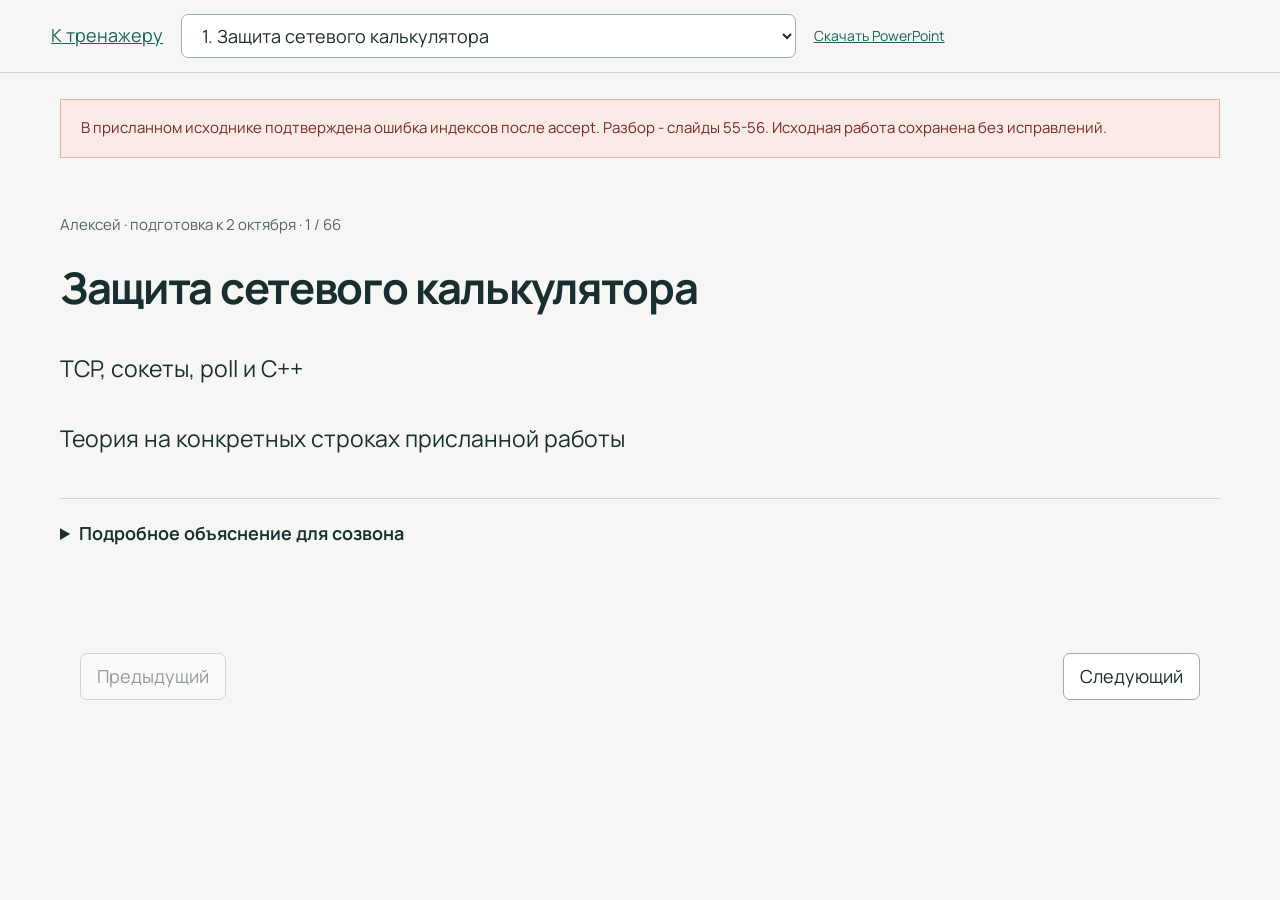
==== commit 5c5a0988: "Clarify slide questions and verify exact source excerpts" ====
--- a/presentation.html
+++ b/presentation.html
@@ -1,15 +1,8 @@
-<!doctype html><html lang="ru"><meta charset="utf-8"><meta name="viewport" content="width=device-width,initial-scale=1"><title>Защита сетевого калькулятора - презентация</title><link rel="icon" href="data:,"><style>@font-face{font-family:Manrope;src:url(assets/Manrope.ttf)}*{box-sizing:border-box}body{margin:0;background:#F6F7F4;color:#182E30;font:18px/1.65 Manrope,Arial,sans-serif}a{color:#16625A}button,select{font:inherit;min-height:44px;border:1px solid #9caeab;border-radius:7px;background:white;color:inherit;padding:8px 16px;cursor:pointer}button:disabled{opacity:.45;cursor:default}a:focus-visible,button:focus-visible,select:focus-visible,summary:focus-visible{outline:3px solid #9D6500;outline-offset:3px}.toolbar{position:sticky;top:0;background:#F6F7F4f5;border-bottom:1px solid #ccd6d2;padding:14px 4vw;display:flex;gap:18px;align-items:center;z-index:2}.toolbar select{max-width:48vw;flex:1;min-width:0}.slide{max-width:1240px;margin:0 auto;padding:40px 40px 90px}.slide[hidden]{display:none}.topic{font-size:15px;color:#506667}h1{font-size:clamp(29px,3.4vw,46px);line-height:1.2;letter-spacing:-.03em;margin:24px 0 36px}.columns{display:grid;grid-template-columns:1fr 1fr;gap:60px}.columns p{margin:0 0 30px;font-size:23px;line-height:1.55}.code{min-width:0}.code p{font:13px Consolas,monospace;overflow-wrap:anywhere;color:#506667}pre{font:16px/1.6 Consolas,monospace;white-space:pre-wrap;overflow-wrap:anywhere;tab-size:2}.oral{font-size:20px;color:#16625A;margin-top:38px}.notes{border-top:1px solid #ccd6d2;margin-top:40px;padding-top:20px}.notes summary{font-weight:650;cursor:pointer;min-height:44px}.notes p{max-width:85ch}.notes details{padding:16px;background:#e7eee9;margin:16px 0}.bottom{display:flex;gap:14px;justify-content:space-between;max-width:1160px;margin:0 auto 40px;padding:0 20px}.download{font-size:14px}.warning{max-width:1160px;margin:26px auto 0;padding:16px 20px;border:1px solid #e2b2a8;background:#faeae6;color:#742c28;font-size:15px}@media(max-width:700px){.toolbar{flex-wrap:wrap;gap:10px;padding:12px 20px}.toolbar select{order:3;max-width:100%;width:100%;flex-basis:100%;font-size:14px}.slide{padding:22px 20px 48px}.columns{grid-template-columns:1fr;gap:10px}.columns p{font-size:20px}.warning{margin:16px 20px 0}.download{margin-left:auto}}@media print{.toolbar,.bottom,.warning{display:none}.slide[hidden]{display:block}.slide{break-after:page;page-break-after:always;padding:20px;max-width:none}.notes{display:none}.columns{gap:20px}h1{font-size:30px}.columns p{font-size:19px}.topic{font-size:12px}pre{font-size:12px}.oral{font-size:17px}}</style><header class="toolbar"><a href="index.html">К тренажеру</a><select aria-label="Перейти к слайду"><option value="1">1. Защита сетевого калькулятора</option><option value="2">2. Как строить ответ на защите</option><option value="3">3. Устройство сетевого калькулятора</option><option value="4">4. Один поток и несколько клиентов</option><option value="5">5. Модель и служебный запрос PERF</option><option value="6">6. Состояние соединения и история команд</option><option value="7">7. Сборка и альтернативные архитектуры</option><option value="8">8. Сокет и файловый дескриптор</option><option value="9">9. Адресное семейство и транспорт</option><option value="10">10. Гарантии TCP и свойства UDP</option><option value="11">11. Границы сообщений в потоке байтов</option><option value="12">12. Двунаправленный обмен и текстовые числа</option><option value="13">13. IP-адрес, порт и INADDR_ANY</option><option value="14">14. Loopback и сетевой порядок байтов</option><option value="15">15. Адрес клиента и getaddrinfo</option><option value="16">16. Перебор адресов и освобождение памяти</option><option value="17">17. sockaddr и параметр длины</option><option value="18">18. Подготовка слушающего сокета</option><option value="19">19. listen и очередь подключений</option><option value="20">20. Два разных дескриптора сервера</option><option value="21">21. connect и TCP-рукопожатие</option><option value="22">22. Адрес клиента и режим нового сокета</option><option value="23">23. Буфер recv и тип void*</option><option value="24">24. const void* и завершающий ноль</option><option value="25">25. Размер массива и размер указателя</option><option value="26">26. Длина данных и знаковый результат</option><option value="27">27. Смещение указателя и длина UTF-8</option><option value="28">28. Указатели между процессами и unsigned char</option><option value="29">29. Данные и конец входящего потока</option><option value="30">30. EAGAIN и частичная отправка</option><option value="31">31. Подтверждение команды и выходной буфер</option><option value="32">32. SIGPIPE и errno</option><option value="33">33. Прерывание poll и прием ответа</option><option value="34">34. Массив pollfd и число элементов</option><option value="35">35. Ожидание и события готовности</option><option value="36">36. Слушающий сокет и битовая маска</option><option value="37">37. POLLOUT и неблокирующий режим</option><option value="38">38. Флаги дескриптора и цикл accept</option><option value="39">39. Удаление клиента и долгие вычисления</option><option value="40">40. Строки протокола и начало диалога</option><option value="41">41. HELLO и состояние соединения</option><option value="42">42. Последовательные запросы без seq</option><option value="43">43. Безопасная строка ответа и PERF</option><option value="44">44. Завершение диалога и статус ответа</option><option value="45">45. Рекурсивный спуск и приоритет операций</option><option value="46">46. Деление и арифметические ошибки</option><option value="47">47. Полный разбор выражения и map</option><option value="48">48. Новый пользователь и запись переменных</option><option value="49">49. Откат в памяти и формат файла</option><option value="50">50. Ссылки C++ и const-параметры</option><option value="51">51. Непрерывная память и деструктор</option><option value="52">52. Исключения и explicit</option><option value="53">53. Заголовки и область видимости</option><option value="54">54. Преобразование типов и владение памятью</option><option value="55">55. Подтвержденная ошибка после accept</option><option value="56">56. Завершение соединения и потеря ответа</option><option value="57">57. Переполнение и надежность сохранения</option><option value="58">58. Медленный клиент и пределы ресурсов</option><option value="59">59. Конфиденциальность и границы реализации</option><option value="60">60. Сценарий демонстрации и диагностика</option><option value="61">61. Две машины и два пользователя</option><option value="62">62. Потоки процесса и аргументы recv</option><option value="63">63. Обоснование seq и готовность чтения</option><option value="64">64. Устное объяснение всей программы</option><option value="65">65. Проверка перед демонстрацией</option><option value="66">66. Репетиция без вариантов ответа</option></select><a class="download" href="presentation.pptx" download>Скачать PowerPoint</a></header><aside class="warning">В присланном исходнике подтверждена ошибка индексов после accept. Разбор - слайды 55-56. Исходная работа сохранена без исправлений.</aside><main><article class="slide" id="s1" data-slide="1"><p class="topic">Алексей · подготовка к 2 октября · 1 / 66</p><h1 tabindex="-1">Защита сетевого калькулятора</h1><div class="columns"><div><p>TCP, сокеты, poll и C++</p><p>Теория на конкретных строках присланной работы</p></div></div><details class="notes"><summary>Подробное объяснение для созвона</summary><p>Материал для созвона 1 октября и самостоятельной подготовки. Сначала студент объясняет путь одного запроса, затем разбирает сетевые вызовы и состояние сервера. В конце - ограничения и устная репетиция. Исходная версия содержит воспроизведенную ошибку индексов в PollServer::run. Успешную демонстрацию этой версии нельзя считать гарантированной.</p></details></article><article class="slide" id="s2" data-slide="2"><p class="topic">Порядок объяснения · 2 / 66</p><h1 tabindex="-1">Как строить ответ на защите</h1><div class="columns"><div><p>Термин: что делает механизм и где проходит его граница.</p><p>Код: функция, аргументы, результат и ветка ошибки.</p><p>Пример: что произойдет с конкретной командой или частью данных.</p><p>Ограничение: какое свойство текущая реализация не гарантирует.</p></div></div><details class="notes"><summary>Подробное объяснение для созвона</summary><p>Пример: TCP предоставляет упорядоченный поток байтов. recv читает доступную часть в buffer и возвращает count. Запрос может прийти двумя частями, поэтому client.input накапливает строку до перевода строки. TCP не определяет конец команды калькулятора. Важнее объяснить эту причинную цепочку, чем перечислить названия функций. Карточки дают проверку, а устные вопросы в конце каждого разбора проверяют понимание.</p></details></article><article class="slide" id="s3" data-slide="3"><p class="topic">Устройство программы · 3 / 66</p><h1 tabindex="-1">Устройство сетевого калькулятора</h1><div class="columns"><div><p>Клиенты отправляют выражения, сервер вычисляет их и хранит X, Y, Z по имени пользователя.</p><p>У частей разные обязанности, поэтому их проще объяснять, проверять и изменять.</p></div><div class="code"><pre><code>  1  cmake_minimum_required(VERSION 3.10)
-  2  project(rk3_calc_poll LANGUAGES CXX)
-  3  
-  4  set(CMAKE_CXX_STANDARD 11)
-  5  set(CMAKE_CXX_STANDARD_REQUIRED ON)
-  6  set(CMAKE_CXX_EXTENSIONS OFF)
-  7  
-  8  set(CMAKE_CXX_FLAGS &quot;${CMAKE_CXX_FLAGS} -Wall -Wextra -pedantic&quot;)
-  9  
- 10  include_directories(src)
- 11  
- 12  add_library(calc_common</code></pre><p>CMakeLists.txt:1-12</p></div></div><p class=oral>Устно: Проследи команду X = 2 + 3 * 4 от ввода до ответа.</p><details class="notes"><summary>Подробное объяснение для созвона</summary><p>Какую задачу решает вся программа?</p><p>Клиенты отправляют выражения, сервер вычисляет их и хранит X, Y, Z по имени пользователя. ConsoleClient формирует команду, PollServer принимает строку, CalculatorModel вычисляет результат. Ответ возвращается по тому же TCP-соединению.</p><p>Почему ошибочные ответы неверны: Клиент вычисляет выражения, а сервер только сохраняет историю. Вычисления находятся в CalculatorModel на сервере. История команд хранится на клиенте. Каждый клиент хранит свои переменные и пересылает серверу готовый результат. Переменные находятся в серверной map и файле users.db.</p><p>Для устного ответа: Проследи команду X = 2 + 3 * 4 от ввода до ответа.</p><p>Исходник: CMakeLists.txt, строки 1-27.</p><p>Почему выделены common, model, server и client?</p><p>У частей разные обязанности, поэтому их проще объяснять, проверять и изменять. Модель не обязана знать о сокетах. Сервер отвечает за транспорт, клиент за консоль, common за общие правила строк. Это пример разделения ответственности.</p><p>Почему ошибочные ответы неверны: Каждый каталог запускается в собственном процессе. Каталоги не определяют процессы. Исполняемых программ две: клиент и сервер. Разделение автоматически ускоряет сетевой обмен. Само размещение файлов не ускоряет передачу.</p><p>Для устного ответа: Что придется менять при замене консольного клиента графическим?</p><p>Исходник: CMakeLists.txt, строки 1-27.</p><details><summary>CMakeLists.txt - полная функция</summary><pre><code>cmake_minimum_required(VERSION 3.10)
+<!doctype html><html lang="ru"><meta charset="utf-8"><meta name="viewport" content="width=device-width,initial-scale=1"><title>Защита сетевого калькулятора - презентация</title><link rel="icon" href="data:,"><style>@font-face{font-family:Manrope;src:url(assets/Manrope.ttf)}*{box-sizing:border-box}body{margin:0;background:#F6F7F4;color:#182E30;font:18px/1.65 Manrope,Arial,sans-serif}a{color:#16625A}button,select{font:inherit;min-height:44px;border:1px solid #9caeab;border-radius:7px;background:white;color:inherit;padding:8px 16px;cursor:pointer}button:disabled{opacity:.45;cursor:default}a:focus-visible,button:focus-visible,select:focus-visible,summary:focus-visible{outline:3px solid #9D6500;outline-offset:3px}.toolbar{position:sticky;top:0;background:#F6F7F4f5;border-bottom:1px solid #ccd6d2;padding:14px 4vw;display:flex;gap:18px;align-items:center;z-index:2}.toolbar select{max-width:48vw;flex:1;min-width:0}.slide{max-width:1240px;margin:0 auto;padding:40px 40px 90px}.slide[hidden]{display:none}.topic{font-size:15px;color:#506667}h1{font-size:clamp(29px,3.4vw,46px);line-height:1.2;letter-spacing:-.03em;margin:24px 0 36px}.columns{display:grid;grid-template-columns:1fr 1fr;gap:60px}.columns p{margin:0 0 30px;font-size:23px;line-height:1.55}.code{min-width:0}.code p{font:13px Consolas,monospace;overflow-wrap:anywhere;color:#506667}pre{font:16px/1.6 Consolas,monospace;white-space:pre;overflow:auto;tab-size:2}.columns{margin-bottom:32px}.columns .question{font-size:16px;color:#16625A;font-weight:700;margin:0 0 12px}.statement{font-size:23px;margin-bottom:32px}.oral{font-size:20px;color:#16625A;margin-top:38px}.notes{border-top:1px solid #ccd6d2;margin-top:40px;padding-top:20px}.notes summary{font-weight:650;cursor:pointer;min-height:44px}.notes p{max-width:85ch}.notes details{padding:16px;background:#e7eee9;margin:16px 0}.bottom{display:flex;gap:14px;justify-content:space-between;max-width:1160px;margin:0 auto 40px;padding:0 20px}.download{font-size:14px}.warning{max-width:1160px;margin:26px auto 0;padding:16px 20px;border:1px solid #e2b2a8;background:#faeae6;color:#742c28;font-size:15px}@media(max-width:700px){.toolbar{flex-wrap:wrap;gap:10px;padding:12px 20px}.toolbar select{order:3;max-width:100%;width:100%;flex-basis:100%;font-size:14px}.slide{padding:22px 20px 48px}.columns{grid-template-columns:1fr;gap:10px}.columns p{font-size:20px}.warning{margin:16px 20px 0}.download{margin-left:auto}}@media print{.toolbar,.bottom,.warning{display:none}.slide[hidden]{display:block}.slide{break-after:page;page-break-after:always;padding:20px;max-width:none}.notes{display:none}.columns{gap:20px}h1{font-size:30px}.columns p{font-size:19px}.topic{font-size:12px}pre{font-size:12px}.oral{font-size:17px}}</style><header class="toolbar"><a href="index.html">К тренажеру</a><select aria-label="Перейти к слайду"><option value="1">1. Защита сетевого калькулятора</option><option value="2">2. Как строить ответ на защите</option><option value="3">3. Устройство сетевого калькулятора</option><option value="4">4. Один поток и несколько клиентов</option><option value="5">5. Модель и служебный запрос PERF</option><option value="6">6. Состояние соединения и история команд</option><option value="7">7. Сборка и альтернативные архитектуры</option><option value="8">8. Сокет и файловый дескриптор</option><option value="9">9. Адресное семейство и транспорт</option><option value="10">10. Гарантии TCP и свойства UDP</option><option value="11">11. Границы сообщений в потоке байтов</option><option value="12">12. Двунаправленный обмен и текстовые числа</option><option value="13">13. IP-адрес, порт и INADDR_ANY</option><option value="14">14. Loopback и сетевой порядок байтов</option><option value="15">15. Адрес клиента и getaddrinfo</option><option value="16">16. Перебор адресов и освобождение памяти</option><option value="17">17. sockaddr и параметр длины</option><option value="18">18. Подготовка слушающего сокета</option><option value="19">19. listen и очередь подключений</option><option value="20">20. Два разных дескриптора сервера</option><option value="21">21. connect и TCP-рукопожатие</option><option value="22">22. Адрес клиента и режим нового сокета</option><option value="23">23. Буфер recv и тип void*</option><option value="24">24. const void* и завершающий ноль</option><option value="25">25. Размер массива и размер указателя</option><option value="26">26. Длина данных и знаковый результат</option><option value="27">27. Смещение указателя и длина UTF-8</option><option value="28">28. Указатели между процессами и unsigned char</option><option value="29">29. Данные и конец входящего потока</option><option value="30">30. EAGAIN и частичная отправка</option><option value="31">31. Подтверждение команды и выходной буфер</option><option value="32">32. SIGPIPE и errno</option><option value="33">33. Прерывание poll и прием ответа</option><option value="34">34. Массив pollfd и число элементов</option><option value="35">35. Ожидание и события готовности</option><option value="36">36. Слушающий сокет и битовая маска</option><option value="37">37. POLLOUT и неблокирующий режим</option><option value="38">38. Флаги дескриптора и цикл accept</option><option value="39">39. Удаление клиента и долгие вычисления</option><option value="40">40. Строки протокола и начало диалога</option><option value="41">41. HELLO и состояние соединения</option><option value="42">42. Последовательные запросы без seq</option><option value="43">43. Безопасная строка ответа и PERF</option><option value="44">44. Завершение диалога и статус ответа</option><option value="45">45. Рекурсивный спуск и приоритет операций</option><option value="46">46. Деление и арифметические ошибки</option><option value="47">47. Полный разбор выражения и map</option><option value="48">48. Новый пользователь и запись переменных</option><option value="49">49. Откат в памяти и формат файла</option><option value="50">50. Ссылки C++ и const-параметры</option><option value="51">51. Непрерывная память и деструктор</option><option value="52">52. Исключения и explicit</option><option value="53">53. Заголовки и область видимости</option><option value="54">54. Преобразование типов и владение памятью</option><option value="55">55. Подтвержденная ошибка после accept</option><option value="56">56. Завершение соединения и потеря ответа</option><option value="57">57. Переполнение и надежность сохранения</option><option value="58">58. Медленный клиент и пределы ресурсов</option><option value="59">59. Конфиденциальность и границы реализации</option><option value="60">60. Сценарий демонстрации и диагностика</option><option value="61">61. Две машины и два пользователя</option><option value="62">62. Потоки процесса и аргументы recv</option><option value="63">63. Обоснование seq и готовность чтения</option><option value="64">64. Устное объяснение всей программы</option><option value="65">65. Проверка перед демонстрацией</option><option value="66">66. Репетиция без вариантов ответа</option></select><a class="download" href="presentation.pptx" download>Скачать PowerPoint</a></header><aside class="warning">В присланном исходнике подтверждена ошибка индексов после accept. Разбор - слайды 55-56. Исходная работа сохранена без исправлений.</aside><main><article class="slide" id="s1" data-slide="1"><p class="topic">Алексей · подготовка к 2 октября · 1 / 66</p><h1 tabindex="-1">Защита сетевого калькулятора</h1><p class="statement">TCP, сокеты, poll и C++</p><p class="statement">Теория на конкретных строках присланной работы</p><details class="notes"><summary>Подробное объяснение для созвона</summary><p>Материал для созвона 1 октября и самостоятельной подготовки. Сначала студент объясняет путь одного запроса, затем разбирает сетевые вызовы и состояние сервера. В конце - ограничения и устная репетиция. Исходная версия содержит воспроизведенную ошибку индексов в PollServer::run. Успешную демонстрацию этой версии нельзя считать гарантированной.</p></details></article><article class="slide" id="s2" data-slide="2"><p class="topic">Порядок объяснения · 2 / 66</p><h1 tabindex="-1">Как строить ответ на защите</h1><p class="statement">Термин, место в коде, пример и ограничение - каркас устного ответа.</p><p class="statement">В исходнике подтвержден выход за границы _poll_fds после accept. Разбор: слайд 55.</p><p class="statement">До живой демонстрации нужна исправленная и проверенная версия. Исходный архив сохранен без изменений.</p><p class="statement">Материал объясняет замысел программы и отдельно отмечает фактические дефекты.</p><details class="notes"><summary>Подробное объяснение для созвона</summary><p>Пример: TCP предоставляет упорядоченный поток байтов. recv читает доступную часть в buffer и возвращает count. Запрос может прийти двумя частями, поэтому client.input накапливает строку до перевода строки. TCP не определяет конец команды калькулятора. Важнее объяснить эту причинную цепочку, чем перечислить названия функций. Карточки дают проверку, а устные вопросы в конце каждого разбора проверяют понимание.</p></details></article><article class="slide" id="s3" data-slide="3"><p class="topic">Устройство программы · 3 / 66</p><h1 tabindex="-1">Устройство сетевого калькулятора</h1><section class="columns"><div><p class="question">Какую задачу решает вся программа?</p><p>Клиенты отправляют выражения, сервер вычисляет их и хранит X, Y, Z по имени пользователя.</p></div><div class="code"><pre><code>259  std::string result = _model.execute(client.user, command);
+260  client.output += protocol::response(&quot;OK&quot;, result);</code></pre><p>src/server/poll_server.cpp:259,260</p></div></section><section class="columns"><div><p class="question">Почему выделены common, model, server и client?</p><p>У частей разные обязанности, поэтому их проще объяснять, проверять и изменять.</p></div><div class="code"><pre><code> 12  add_library(calc_common
+ 13  src/common/protocol.cpp
+ 14  src/model/calculator.cpp
+ 15  )</code></pre><p>CMakeLists.txt:12,13,14,15</p></div></section><p class=oral>Устно: Проследи команду X = 2 + 3 * 4 от ввода до ответа.</p><details class="notes"><summary>Подробное объяснение для созвона</summary><p>Какую задачу решает вся программа?</p><p>Клиенты отправляют выражения, сервер вычисляет их и хранит X, Y, Z по имени пользователя. ConsoleClient формирует команду, PollServer принимает строку, CalculatorModel вычисляет результат. Ответ возвращается по тому же TCP-соединению.</p><p>Почему ошибочные ответы неверны: Клиент вычисляет выражения, а сервер только сохраняет историю. Вычисления находятся в CalculatorModel на сервере. История команд хранится на клиенте. Каждый клиент хранит свои переменные и пересылает серверу готовый результат. Переменные находятся в серверной map и файле users.db.</p><p>Для устного ответа: Проследи команду X = 2 + 3 * 4 от ввода до ответа.</p><p>Исходник: CMakeLists.txt, строки 1-27.</p><p>Почему выделены common, model, server и client?</p><p>У частей разные обязанности, поэтому их проще объяснять, проверять и изменять. Модель не обязана знать о сокетах. Сервер отвечает за транспорт, клиент за консоль, common за общие правила строк. Это пример разделения ответственности.</p><p>Почему ошибочные ответы неверны: Каждый каталог запускается в собственном процессе. Каталоги не определяют процессы. Исполняемых программ две: клиент и сервер. Разделение автоматически ускоряет сетевой обмен. Само размещение файлов не ускоряет передачу.</p><p>Для устного ответа: Что придется менять при замене консольного клиента графическим?</p><p>Исходник: CMakeLists.txt, строки 1-27.</p><p>На слайде показаны отдельные фрагменты. Номера слева относятся к исходным строкам. Длинные строки перенесены между лексемами для чтения.</p><p>На слайде показаны отдельные фрагменты. Номера слева относятся к исходным строкам. Длинные строки перенесены между лексемами для чтения.</p><details><summary>CMakeLists.txt - полная функция</summary><pre><code>cmake_minimum_required(VERSION 3.10)
 project(rk3_calc_poll LANGUAGES CXX)
 
 set(CMAKE_CXX_STANDARD 11)
@@ -35,17 +28,11 @@
   src/client/console_client.cpp
   src/client_main.cpp
 )
-target_link_libraries(calculator_client calc_common)</code></pre></details></details></article><article class="slide" id="s4" data-slide="4"><p class="topic">Устройство программы · 4 / 66</p><h1 tabindex="-1">Один поток и несколько клиентов</h1><div class="columns"><div><p>Один поток в одном серверном процессе.</p><p>Сервер продвигает несколько соединений по очереди, не исполняя их обработчики одновременно.</p></div><div class="code"><pre><code> 81  void PollServer::run() {
- 82    std::cout &lt;&lt; &quot;&gt; calculator_server: started, listen fd = &quot; &lt;&lt; _listen_fd &lt;&lt; std::endl;
- 83    while (true) {
- 84      int ready = poll(_poll_fds.data(), _poll_fds.size(), -1);
- 85      if (ready &lt; 0) {
- 86        if (errno == EINTR) {
- 87          continue;
- 88        }
- 89        throw std::runtime_error(errno_message(&quot;poll(2) error&quot;));
- 90      }
- 91  </code></pre><p>src/server/poll_server.cpp:81-91</p></div></div><p class=oral>Устно: Как сервер обслуживает десять клиентов одним потоком?</p><details class="notes"><summary>Подробное объяснение для созвона</summary><p>Сколько потоков обслуживает клиентов внутри сервера?</p><p>Один поток в одном серверном процессе. Главный цикл по очереди обрабатывает готовые дескрипторы. Несколько соединений существуют одновременно, но инструкции обработчиков исполняются последовательно.</p><p>Почему ошибочные ответы неверны: По одному потоку на подключение. В сервере нет создания std::thread. По одному процессу на подключение. В сервере нет fork. Клиенты представлены структурами в векторе.</p><p>Для устного ответа: Как сервер обслуживает десять клиентов одним потоком?</p><p>Исходник: src/server/poll_server.cpp, строки 81-113.</p><p>Чем конкурентность здесь отличается от параллелизма?</p><p>Сервер продвигает несколько соединений по очереди, не исполняя их обработчики одновременно. Пока один клиент ничего не прислал, сервер может обслужить другого. Это конкурентное обслуживание ввода-вывода. Параллельные вычисления потребовали бы дополнительных исполнителей.</p><p>Почему ошибочные ответы неверны: Конкурентность обязательно требует нескольких процессорных ядер. Несколько задач можно обслуживать с чередованием на одном ядре. poll запускает обработчики параллельно внутри процесса. poll сообщает готовность. Код обработчиков вызывает сам цикл.</p><p>Для устного ответа: Что случится, если один обработчик будет вычислять результат минуту?</p><p>Исходник: src/server/poll_server.cpp, строки 81-113.</p><details><summary>src/server/poll_server.cpp - полная функция</summary><pre><code>void PollServer::run() {
+target_link_libraries(calculator_client calc_common)</code></pre></details></details></article><article class="slide" id="s4" data-slide="4"><p class="topic">Устройство программы · 4 / 66</p><h1 tabindex="-1">Один поток и несколько клиентов</h1><section class="columns"><div><p class="question">Сколько потоков обслуживает клиентов внутри сервера?</p><p>Один поток в одном серверном процессе.</p></div><div class="code"><pre><code> 84  int ready = poll(_poll_fds.data(), _poll_fds.size(), -1);
+ 85  if (ready &lt; 0) {</code></pre><p>src/server/poll_server.cpp:84,85</p></div></section><section class="columns"><div><p class="question">Чем конкурентность здесь отличается от параллелизма?</p><p>Сервер продвигает несколько соединений по очереди, не исполняя их обработчики одновременно.</p></div><div class="code"><pre><code>104  read_client(index);
+105  }
+106  if (index &lt; _clients.size() &amp;&amp; (events &amp; POLLOUT)) {
+107  write_client(index);</code></pre><p>src/server/poll_server.cpp:104,105,106,107</p></div></section><p class=oral>Устно: Как сервер обслуживает десять клиентов одним потоком?</p><details class="notes"><summary>Подробное объяснение для созвона</summary><p>Сколько потоков обслуживает клиентов внутри сервера?</p><p>Один поток в одном серверном процессе. Главный цикл по очереди обрабатывает готовые дескрипторы. Несколько соединений существуют одновременно, но инструкции обработчиков исполняются последовательно.</p><p>Почему ошибочные ответы неверны: По одному потоку на подключение. В сервере нет создания std::thread. По одному процессу на подключение. В сервере нет fork. Клиенты представлены структурами в векторе.</p><p>Для устного ответа: Как сервер обслуживает десять клиентов одним потоком?</p><p>Исходник: src/server/poll_server.cpp, строки 81-113.</p><p>Чем конкурентность здесь отличается от параллелизма?</p><p>Сервер продвигает несколько соединений по очереди, не исполняя их обработчики одновременно. Пока один клиент ничего не прислал, сервер может обслужить другого. Это конкурентное обслуживание ввода-вывода. Параллельные вычисления потребовали бы дополнительных исполнителей.</p><p>Почему ошибочные ответы неверны: Конкурентность обязательно требует нескольких процессорных ядер. Несколько задач можно обслуживать с чередованием на одном ядре. poll запускает обработчики параллельно внутри процесса. poll сообщает готовность. Код обработчиков вызывает сам цикл.</p><p>Для устного ответа: Что случится, если один обработчик будет вычислять результат минуту?</p><p>Исходник: src/server/poll_server.cpp, строки 81-113.</p><p>На слайде показаны отдельные фрагменты. Номера слева относятся к исходным строкам. Длинные строки перенесены между лексемами для чтения.</p><p>На слайде показаны отдельные фрагменты. Номера слева относятся к исходным строкам. Длинные строки перенесены между лексемами для чтения.</p><details><summary>src/server/poll_server.cpp - полная функция</summary><pre><code>void PollServer::run() {
   std::cout &lt;&lt; &quot;&gt; calculator_server: started, listen fd = &quot; &lt;&lt; _listen_fd &lt;&lt; std::endl;
   while (true) {
     int ready = poll(_poll_fds.data(), _poll_fds.size(), -1);
@@ -77,17 +64,12 @@
 
     rebuild_events();
   }
-}</code></pre></details></details></article><article class="slide" id="s5" data-slide="5"><p class="topic">Устройство программы · 5 / 66</p><h1 tabindex="-1">Модель и служебный запрос PERF</h1><div class="columns"><div><p>Доступ к модели из этого сервера выполняется одним потоком.</p><p>Отдельный тип запроса, который обходит вычисление выражения.</p></div><div class="code"><pre><code>223  std::string CalculatorModel::execute(const std::string&amp; user, const std::string&amp; command) {
-224    if (!valid_user_name(user)) {
-225      throw CalculatorError(&quot;некорректное имя пользователя&quot;);
-226    }
-227  
-228    Variables backup = _vars[user];
-229    Variables&amp; current = _vars[user];
-230    std::string text = protocol::trim(command);
-231    if (text.empty()) {
-232      throw CalculatorError(&quot;пустая команда&quot;);
-233    }</code></pre><p>src/model/calculator.cpp:223-233</p></div></div><p class=oral>Устно: Что изменится при добавлении пула рабочих потоков?</p><details class="notes"><summary>Подробное объяснение для созвона</summary><p>Почему модель не использует мьютекс?</p><p>Доступ к модели из этого сервера выполняется одним потоком. В текущей архитектуре конкурирующих потоков внутри сервера нет. При добавлении рабочих потоков придется заново продумать владение данными и синхронизацию.</p><p>Почему ошибочные ответы неверны: std::map сам защищает любые изменения между потоками. Контейнер не делает одновременное изменение безопасным автоматически. TCP синхронизирует доступ к памяти модели. TCP упорядочивает байты соединения, а не доступ потоков к объектам.</p><p>Для устного ответа: Что изменится при добавлении пула рабочих потоков?</p><p>Исходник: src/model/calculator.cpp, строки 223-277.</p><p>Что означает PERF в этой работе?</p><p>Отдельный тип запроса, который обходит вычисление выражения. Клиент отправляет PERF с текстом, сервер отвечает OK PERF до вызова модели. Для измерения производительности еще нужны нагрузка, таймер и методика.</p><p>Почему ошибочные ответы неверны: Автоматическое измерение запросов в секунду. Код не считает время и не выводит пропускную способность. Переключение TCP в более быстрый режим. Транспорт остается тем же. Меняется прикладная обработка.</p><p>Для устного ответа: Как сравнить стоимость сети и стоимость вычисления?</p><p>Исходник: src/server/poll_server.cpp, строки 193-207.</p><details><summary>src/model/calculator.cpp - полная функция</summary><pre><code>std::string CalculatorModel::execute(const std::string&amp; user, const std::string&amp; command) {
+}</code></pre></details></details></article><article class="slide" id="s5" data-slide="5"><p class="topic">Устройство программы · 5 / 66</p><h1 tabindex="-1">Модель и служебный запрос PERF</h1><section class="columns"><div><p class="question">Почему модель не использует мьютекс?</p><p>Доступ к модели из этого сервера выполняется одним потоком.</p></div><div class="code"><pre><code>229  Variables&amp; current = _vars[user];
+230  std::string text = protocol::trim(command);
+231  if (text.empty()) {</code></pre><p>src/model/calculator.cpp:229,230,231</p></div></section><section class="columns"><div><p class="question">Что означает PERF в этой работе?</p><p>Отдельный тип запроса, который обходит вычисление выражения.</p></div><div class="code"><pre><code>246  if (verb == &quot;PERF&quot;) {
+247  client.output += protocol::response(&quot;OK&quot;, &quot;PERF&quot;);
+248  return;
+249  }</code></pre><p>src/server/poll_server.cpp:246,247,248,249</p></div></section><p class=oral>Устно: Что изменится при добавлении пула рабочих потоков?</p><details class="notes"><summary>Подробное объяснение для созвона</summary><p>Почему модель не использует мьютекс?</p><p>Доступ к модели из этого сервера выполняется одним потоком. В текущей архитектуре конкурирующих потоков внутри сервера нет. При добавлении рабочих потоков придется заново продумать владение данными и синхронизацию.</p><p>Почему ошибочные ответы неверны: std::map сам защищает любые изменения между потоками. Контейнер не делает одновременное изменение безопасным автоматически. TCP синхронизирует доступ к памяти модели. TCP упорядочивает байты соединения, а не доступ потоков к объектам.</p><p>Для устного ответа: Что изменится при добавлении пула рабочих потоков?</p><p>Исходник: src/model/calculator.cpp, строки 223-277.</p><p>Что означает PERF в этой работе?</p><p>Отдельный тип запроса, который обходит вычисление выражения. Клиент отправляет PERF с текстом, сервер отвечает OK PERF до вызова модели. Для измерения производительности еще нужны нагрузка, таймер и методика.</p><p>Почему ошибочные ответы неверны: Автоматическое измерение запросов в секунду. Код не считает время и не выводит пропускную способность. Переключение TCP в более быстрый режим. Транспорт остается тем же. Меняется прикладная обработка.</p><p>Для устного ответа: Как сравнить стоимость сети и стоимость вычисления?</p><p>Исходник: src/server/poll_server.cpp, строки 209-266.</p><p>На слайде показаны отдельные фрагменты. Номера слева относятся к исходным строкам. Длинные строки перенесены между лексемами для чтения.</p><p>На слайде показаны отдельные фрагменты. Номера слева относятся к исходным строкам. Длинные строки перенесены между лексемами для чтения.</p><details><summary>src/model/calculator.cpp - полная функция</summary><pre><code>std::string CalculatorModel::execute(const std::string&amp; user, const std::string&amp; command) {
   if (!valid_user_name(user)) {
     throw CalculatorError(&quot;некорректное имя пользователя&quot;);
   }
@@ -141,28 +123,67 @@
   }
 
   throw CalculatorError(&quot;неизвестная команда: используйте &#x27;X = выражение&#x27;, &#x27;вычислить выражение&#x27; или &#x27;показать&#x27;&quot;);
-}</code></pre></details><details><summary>src/server/poll_server.cpp - полная функция</summary><pre><code>void PollServer::process_lines(std::size_t index) {
-  Client&amp; client = _clients[index];
-  while (true) {
-    std::size_t pos = client.input.find(&#x27;\n&#x27;);
-    if (pos == std::string::npos) {
-      break;
-    }
-    std::string line = client.input.substr(0u, pos);
-    if (!line.empty() &amp;&amp; line.back() == &#x27;\r&#x27;) {
-      line.pop_back();
-    }
-    client.input.erase(0u, pos + 1u);
-    process_line(client, line);
-  }
-}</code></pre></details></details></article><article class="slide" id="s6" data-slide="6"><p class="topic">Устройство программы · 6 / 66</p><h1 tabindex="-1">Состояние соединения и история команд</h1><div class="columns"><div><p>Для накопления неполного запроса и хранения еще не отправленной части ответа.</p><p>В векторе _history консольного клиента.</p></div><div class="code"><pre><code> 29  
- 30    struct Client {
- 31      int fd = -1;                 ///&lt; Дескриптор клиентского сокета.
- 32      std::string input;           ///&lt; Буфер входящих данных.
- 33      std::string output;          ///&lt; Буфер исходящих данных.
- 34      std::string user;            ///&lt; Имя пользователя.
- 35      bool authorized = false;     ///&lt; Признак прохождения HELLO.
- 36    };</code></pre><p>src/server/poll_server.hpp:29-36</p></div></div><p class=oral>Устно: Что будет в input после приема только CMD X = ?</p><details class="notes"><summary>Подробное объяснение для созвона</summary><p>Зачем состоянию соединения нужны input и output?</p><p>Для накопления неполного запроса и хранения еще не отправленной части ответа. recv и send могут обработать часть данных. Буферы сохраняют остаток между итерациями событийного цикла.</p><p>Почему ошибочные ответы неверны: Для хранения всей истории пользователя между запусками. История находится на клиенте, а значения переменных сохраняет модель. TCP требует ровно два буфера фиксированного размера. Количество и устройство прикладных буферов выбирает программа.</p><p>Для устного ответа: Что будет в input после приема только CMD X = ?</p><p>Исходник: src/server/poll_server.hpp, строки 29-36.</p><p>Где находится история введенных команд?</p><p>В векторе _history консольного клиента. История нужна интерфейсу клиента. Перезапуск клиента очищает ее, поскольку сохранения истории в файл в коде нет.</p><p>Почему ошибочные ответы неверны: В серверном файле users.db. users.db содержит имя и три значения, без истории. В очереди подключений listen. Очередь listen относится к соединениям.</p><p>Для устного ответа: Почему при повторном входе X сохраняется, а история исчезает?</p><p>Исходник: src/client/console_client.cpp, строки 145-202.</p><details><summary>src/server/poll_server.hpp - полная функция</summary><pre><code>
+}</code></pre></details><details><summary>src/server/poll_server.cpp - полная функция</summary><pre><code>void PollServer::process_line(Client&amp; client, const std::string&amp; line) {
+  std::string text = protocol::trim(line);
+  if (text.empty()) {
+    client.output += protocol::response(&quot;ERR&quot;, &quot;пустая строка протокола&quot;);
+    return;
+  }
+
+  std::vector&lt;std::string&gt; words = protocol::split_words(text);
+  if (words.empty()) {
+    client.output += protocol::response(&quot;ERR&quot;, &quot;пустая строка протокола&quot;);
+    return;
+  }
+
+  if (!client.authorized) {
+    if (words[0] != &quot;HELLO&quot; || words.size() != 2u) {
+      client.output += protocol::response(&quot;ERR&quot;, &quot;сначала отправьте HELLO &lt;имя&gt;&quot;);
+      return;
+    }
+
+    try {
+      _model.variables(words[1]);
+      client.user = words[1];
+      client.authorized = true;
+      client.output += protocol::response(&quot;OK&quot;, &quot;пользователь &quot; + client.user + &quot; подключён&quot;);
+    } catch (const CalculatorError&amp; error) {
+      client.output += protocol::response(&quot;ERR&quot;, error.what());
+    }
+    return;
+  }
+
+  const std::string&amp; verb = words[0];
+
+  if (verb == &quot;QUIT&quot;) {
+    client.output += protocol::response(&quot;OK&quot;, &quot;до свидания&quot;);
+    return;
+  }
+
+  if (verb == &quot;PERF&quot;) {
+    client.output += protocol::response(&quot;OK&quot;, &quot;PERF&quot;);
+    return;
+  }
+
+  if (verb != &quot;CMD&quot;) {
+    client.output += protocol::response(&quot;ERR&quot;, &quot;неизвестный тип сообщения&quot;);
+    return;
+  }
+
+  std::string command = protocol::trim(text.substr(3u));
+
+  try {
+    std::string result = _model.execute(client.user, command);
+    client.output += protocol::response(&quot;OK&quot;, result);
+  } catch (const CalculatorError&amp; error) {
+    client.output += protocol::response(&quot;ERR&quot;, std::string(&quot;Ошибка: &quot;) + error.what());
+  } catch (const std::exception&amp; error) {
+    client.output += protocol::response(&quot;ERR&quot;, std::string(&quot;Внутренняя ошибка: &quot;) + error.what());
+  }
+}</code></pre></details></details></article><article class="slide" id="s6" data-slide="6"><p class="topic">Устройство программы · 6 / 66</p><h1 tabindex="-1">Состояние соединения и история команд</h1><section class="columns"><div><p class="question">Зачем состоянию соединения нужны input и output?</p><p>Для накопления неполного запроса и хранения еще не отправленной части ответа.</p></div><div class="code"><pre><code> 32  std::string input;
+ 33  std::string output;
+ 34  std::string user;</code></pre><p>src/server/poll_server.hpp:32,33,34</p></div></section><section class="columns"><div><p class="question">Где находится история введенных команд?</p><p>В векторе _history консольного клиента.</p></div><div class="code"><pre><code>186  _history.push_back(command);
+187  std::string packet;</code></pre><p>src/client/console_client.cpp:186,187</p></div></section><p class=oral>Устно: Что будет в input после приема только CMD X = ?</p><details class="notes"><summary>Подробное объяснение для созвона</summary><p>Зачем состоянию соединения нужны input и output?</p><p>Для накопления неполного запроса и хранения еще не отправленной части ответа. recv и send могут обработать часть данных. Буферы сохраняют остаток между итерациями событийного цикла.</p><p>Почему ошибочные ответы неверны: Для хранения всей истории пользователя между запусками. История находится на клиенте, а значения переменных сохраняет модель. TCP требует ровно два буфера фиксированного размера. Количество и устройство прикладных буферов выбирает программа.</p><p>Для устного ответа: Что будет в input после приема только CMD X = ?</p><p>Исходник: src/server/poll_server.hpp, строки 29-36.</p><p>Где находится история введенных команд?</p><p>В векторе _history консольного клиента. История нужна интерфейсу клиента. Перезапуск клиента очищает ее, поскольку сохранения истории в файл в коде нет.</p><p>Почему ошибочные ответы неверны: В серверном файле users.db. users.db содержит имя и три значения, без истории. В очереди подключений listen. Очередь listen относится к соединениям.</p><p>Для устного ответа: Почему при повторном входе X сохраняется, а история исчезает?</p><p>Исходник: src/client/console_client.cpp, строки 145-202.</p><p>На слайде показаны отдельные фрагменты. Номера слева относятся к исходным строкам. Длинные строки перенесены между лексемами для чтения.</p><p>На слайде показаны отдельные фрагменты. Номера слева относятся к исходным строкам. Длинные строки перенесены между лексемами для чтения.</p><details><summary>src/server/poll_server.hpp - полная функция</summary><pre><code>
   struct Client {
     int fd = -1;                 ///&lt; Дескриптор клиентского сокета.
     std::string input;           ///&lt; Буфер входящих данных.
@@ -226,18 +247,8 @@
       break;
     }
   }
-}</code></pre></details></details></article><article class="slide" id="s7" data-slide="7"><p class="topic">Устройство программы · 7 / 66</p><h1 tabindex="-1">Сборка и альтернативные архитектуры</h1><div class="columns"><div><p>Библиотеку, с которой связываются исполняемые программы.</p><p>Чтобы сравнить альтернативные модели и обосновать выбор событийного сервера.</p></div><div class="code"><pre><code>  1  cmake_minimum_required(VERSION 3.10)
-  2  project(rk3_calc_poll LANGUAGES CXX)
-  3  
-  4  set(CMAKE_CXX_STANDARD 11)
-  5  set(CMAKE_CXX_STANDARD_REQUIRED ON)
-  6  set(CMAKE_CXX_EXTENSIONS OFF)
-  7  
-  8  set(CMAKE_CXX_FLAGS &quot;${CMAKE_CXX_FLAGS} -Wall -Wextra -pedantic&quot;)
-  9  
- 10  include_directories(src)
- 11  
- 12  add_library(calc_common</code></pre><p>CMakeLists.txt:1-12</p></div></div><p class=oral>Устно: Чем библиотека отличается от исполняемого файла?</p><details class="notes"><summary>Подробное объяснение для созвона</summary><p>Что общий модуль calc_common означает при сборке?</p><p>Библиотеку, с которой связываются исполняемые программы. CMake собирает общие исходники в библиотеку, затем связывает клиент и сервер с ней. Компоновка и сетевое взаимодействие относятся к разным этапам.</p><p>Почему ошибочные ответы неверны: Отдельный сервис, который должен слушать еще один порт. Библиотека включается при компоновке и не запускается как сервис. Процесс, автоматически создаваемый CMake. CMake описывает сборку и не создает прикладные процессы при работе сервера.</p><p>Для устного ответа: Чем библиотека отличается от исполняемого файла?</p><p>Исходник: CMakeLists.txt, строки 1-27.</p><p>Зачем в защите знать о fork и MPI, если их нет в коде?</p><p>Чтобы сравнить альтернативные модели и обосновать выбор событийного сервера. fork создает процесс, потоки дают исполнителей в общей памяти, MPI организует обмен между участниками вычислений. Здесь условие требует один процесс и поток, поэтому выбран poll.</p><p>Почему ошибочные ответы неверны: Чтобы утверждать, что poll скрыто вызывает MPI для каждого клиента. Такого механизма в poll нет. Потому что каждый сокет является процессом MPI. Сокет является объектом ОС для обмена данными, а не процессом.</p><p>Для устного ответа: Объясни выбор архитектуры двумя предложениями.</p><p>Исходник: src/server/poll_server.cpp, строки 81-113.</p><details><summary>CMakeLists.txt - полная функция</summary><pre><code>cmake_minimum_required(VERSION 3.10)
+}</code></pre></details></details></article><article class="slide" id="s7" data-slide="7"><p class="topic">Устройство программы · 7 / 66</p><h1 tabindex="-1">Сборка и альтернативные архитектуры</h1><section class="columns"><div><p class="question">Что общий модуль calc_common означает при сборке?</p><p>Библиотеку, с которой связываются исполняемые программы.</p></div><div class="code"><pre><code> 21  target_link_libraries(calculator_server calc_common)</code></pre><p>CMakeLists.txt:21</p></div></section><section class="columns"><div><p class="question">Зачем в защите знать о fork и MPI, если их нет в коде?</p><p>Чтобы сравнить альтернативные модели и обосновать выбор событийного сервера.</p></div><div class="code"><pre><code> 84  int ready = poll(_poll_fds.data(), _poll_fds.size(), -1);
+ 85  if (ready &lt; 0) {</code></pre><p>src/server/poll_server.cpp:84,85</p></div></section><p class=oral>Устно: Чем библиотека отличается от исполняемого файла?</p><details class="notes"><summary>Подробное объяснение для созвона</summary><p>Что общий модуль calc_common означает при сборке?</p><p>Библиотеку, с которой связываются исполняемые программы. CMake собирает общие исходники в библиотеку, затем связывает клиент и сервер с ней. Компоновка и сетевое взаимодействие относятся к разным этапам.</p><p>Почему ошибочные ответы неверны: Отдельный сервис, который должен слушать еще один порт. Библиотека включается при компоновке и не запускается как сервис. Процесс, автоматически создаваемый CMake. CMake описывает сборку и не создает прикладные процессы при работе сервера.</p><p>Для устного ответа: Чем библиотека отличается от исполняемого файла?</p><p>Исходник: CMakeLists.txt, строки 1-27.</p><p>Зачем в защите знать о fork и MPI, если их нет в коде?</p><p>Чтобы сравнить альтернативные модели и обосновать выбор событийного сервера. fork создает процесс, потоки дают исполнителей в общей памяти, MPI организует обмен между участниками вычислений. Здесь условие требует один процесс и поток, поэтому выбран poll.</p><p>Почему ошибочные ответы неверны: Чтобы утверждать, что poll скрыто вызывает MPI для каждого клиента. Такого механизма в poll нет. Потому что каждый сокет является процессом MPI. Сокет является объектом ОС для обмена данными, а не процессом.</p><p>Для устного ответа: Объясни выбор архитектуры двумя предложениями.</p><p>Исходник: src/server/poll_server.cpp, строки 81-113.</p><p>На слайде показаны отдельные фрагменты. Номера слева относятся к исходным строкам. Длинные строки перенесены между лексемами для чтения.</p><p>На слайде показаны отдельные фрагменты. Номера слева относятся к исходным строкам. Длинные строки перенесены между лексемами для чтения.</p><details><summary>CMakeLists.txt - полная функция</summary><pre><code>cmake_minimum_required(VERSION 3.10)
 project(rk3_calc_poll LANGUAGES CXX)
 
 set(CMAKE_CXX_STANDARD 11)
@@ -295,17 +306,11 @@
 
     rebuild_events();
   }
-}</code></pre></details></details></article><article class="slide" id="s8" data-slide="8"><p class="topic">Сокеты и протоколы · 8 / 66</p><h1 tabindex="-1">Сокет и файловый дескриптор</h1><div class="columns"><div><p>Объект ОС для обмена данными, доступный программе через дескриптор.</p><p>Неотрицательный файловый дескриптор типа int.</p></div><div class="code"><pre><code> 55  void PollServer::create_listen_socket(unsigned short port) {
- 56    _listen_fd = socket(AF_INET, SOCK_STREAM, 0);
- 57    if (_listen_fd &lt; 0) {
- 58      throw std::runtime_error(errno_message(&quot;socket(2) error&quot;));
- 59    }
- 60  
- 61    int yes = 1;
- 62    if (setsockopt(_listen_fd, SOL_SOCKET, SO_REUSEADDR, &amp;yes, sizeof(yes)) &lt; 0) {
- 63      throw std::runtime_error(errno_message(&quot;setsockopt(SO_REUSEADDR) error&quot;));
- 64    }
- 65  </code></pre><p>src/server/poll_server.cpp:55-65</p></div></div><p class=oral>Устно: Различи сокет, дескриптор, порт и буфер.</p><details class="notes"><summary>Подробное объяснение для созвона</summary><p>Что такое сокет в этой программе?</p><p>Объект ОС для обмена данными, доступный программе через дескриптор. Программа вызывает socket и получает int. По этому номеру ядро находит нужный объект сокета для bind, recv, send и close.</p><p>Почему ошибочные ответы неверны: Числовой TCP-порт сервера. Порт является частью адреса. Дескриптор с портом не совпадает. Участок char-массива, где лежит запрос. Массив является прикладным буфером, а сокет существует в ОС.</p><p>Для устного ответа: Различи сокет, дескриптор, порт и буфер.</p><p>Исходник: src/server/poll_server.cpp, строки 55-79.</p><p>Что возвращает успешный socket(AF_INET, SOCK_STREAM, 0)?</p><p>Неотрицательный файловый дескриптор типа int. Дескриптор может быть равен нулю. Поэтому проверка ошибки fd &lt; 0 корректна, а fd &lt;= 0 отвергала бы допустимый дескриптор.</p><p>Почему ошибочные ответы неверны: Номер автоматически выбранного TCP-порта. Порт назначается при связывании, это не результат socket. Указатель на структуру sockaddr_in. Адресную структуру создает прикладной код отдельно.</p><p>Для устного ответа: Почему -1 удобно использовать как отсутствие сокета?</p><p>Исходник: src/server/poll_server.cpp, строки 55-79.</p><p>Справка API: https://www.man7.org/linux/man-pages/man2/socket.2.html</p><details><summary>src/server/poll_server.cpp - полная функция</summary><pre><code>void PollServer::create_listen_socket(unsigned short port) {
+}</code></pre></details></details></article><article class="slide" id="s8" data-slide="8"><p class="topic">Сокеты и протоколы · 8 / 66</p><h1 tabindex="-1">Сокет и файловый дескриптор</h1><section class="columns"><div><p class="question">Что такое сокет в этой программе?</p><p>Объект ОС для обмена данными, доступный программе через дескриптор.</p></div><div class="code"><pre><code> 56  _listen_fd = socket(AF_INET, SOCK_STREAM, 0);
+ 57  if (_listen_fd &lt; 0) {
+ 58  throw std::runtime_error(errno_message(&quot;socket(2) error&quot;));</code></pre><p>src/server/poll_server.cpp:56,57,58</p></div></section><section class="columns"><div><p class="question">Что возвращает успешный socket(AF_INET, SOCK_STREAM, 0)?</p><p>Неотрицательный файловый дескриптор типа int.</p></div><div class="code"><pre><code> 56  _listen_fd = socket(AF_INET, SOCK_STREAM, 0);
+ 57  if (_listen_fd &lt; 0) {
+ 58  throw std::runtime_error(errno_message(&quot;socket(2) error&quot;));</code></pre><p>src/server/poll_server.cpp:56,57,58</p></div></section><p class=oral>Устно: Различи сокет, дескриптор, порт и буфер.</p><details class="notes"><summary>Подробное объяснение для созвона</summary><p>Что такое сокет в этой программе?</p><p>Объект ОС для обмена данными, доступный программе через дескриптор. Программа вызывает socket и получает int. По этому номеру ядро находит нужный объект сокета для bind, recv, send и close.</p><p>Почему ошибочные ответы неверны: Числовой TCP-порт сервера. Порт является частью адреса. Дескриптор с портом не совпадает. Участок char-массива, где лежит запрос. Массив является прикладным буфером, а сокет существует в ОС.</p><p>Для устного ответа: Различи сокет, дескриптор, порт и буфер.</p><p>Исходник: src/server/poll_server.cpp, строки 55-79.</p><p>Что возвращает успешный socket(AF_INET, SOCK_STREAM, 0)?</p><p>Неотрицательный файловый дескриптор типа int. Дескриптор может быть равен нулю. Поэтому проверка ошибки fd &lt; 0 корректна, а fd &lt;= 0 отвергала бы допустимый дескриптор.</p><p>Почему ошибочные ответы неверны: Номер автоматически выбранного TCP-порта. Порт назначается при связывании, это не результат socket. Указатель на структуру sockaddr_in. Адресную структуру создает прикладной код отдельно.</p><p>Для устного ответа: Почему -1 удобно использовать как отсутствие сокета?</p><p>Исходник: src/server/poll_server.cpp, строки 55-79.</p><p>Справка API: https://www.man7.org/linux/man-pages/man2/socket.2.html</p><p>На слайде показаны отдельные фрагменты. Номера слева относятся к исходным строкам. Длинные строки перенесены между лексемами для чтения.</p><p>На слайде показаны отдельные фрагменты. Номера слева относятся к исходным строкам. Длинные строки перенесены между лексемами для чтения.</p><details><summary>src/server/poll_server.cpp - полная функция</summary><pre><code>void PollServer::create_listen_socket(unsigned short port) {
   _listen_fd = socket(AF_INET, SOCK_STREAM, 0);
   if (_listen_fd &lt; 0) {
     throw std::runtime_error(errno_message(&quot;socket(2) error&quot;));
@@ -329,17 +334,7 @@
     throw std::runtime_error(errno_message(&quot;listen(2) error&quot;));
   }
   set_nonblocking(_listen_fd);
-}</code></pre></details></details></article><article class="slide" id="s9" data-slide="9"><p class="topic">Сокеты и протоколы · 9 / 66</p><h1 tabindex="-1">Адресное семейство и транспорт</h1><div class="columns"><div><p>Семейство адресов IPv4.</p><p>TCP для потокового сокета IPv4.</p></div><div class="code"><pre><code> 55  void PollServer::create_listen_socket(unsigned short port) {
- 56    _listen_fd = socket(AF_INET, SOCK_STREAM, 0);
- 57    if (_listen_fd &lt; 0) {
- 58      throw std::runtime_error(errno_message(&quot;socket(2) error&quot;));
- 59    }
- 60  
- 61    int yes = 1;
- 62    if (setsockopt(_listen_fd, SOL_SOCKET, SO_REUSEADDR, &amp;yes, sizeof(yes)) &lt; 0) {
- 63      throw std::runtime_error(errno_message(&quot;setsockopt(SO_REUSEADDR) error&quot;));
- 64    }
- 65  </code></pre><p>src/server/poll_server.cpp:55-65</p></div></div><p class=oral>Устно: Чем AF_INET отличается от SOCK_STREAM?</p><details class="notes"><summary>Подробное объяснение для созвона</summary><p>Что означает AF_INET?</p><p>Семейство адресов IPv4. Первый аргумент socket выбирает семейство адресов. Для IPv6 используют AF_INET6. Семейство и тип сокета - разные параметры.</p><p>Почему ошибочные ответы неверны: Тип надежного потока TCP. Тип потока задает SOCK_STREAM, а TCP выбирается сочетанием параметров. Требование использовать только локальный компьютер. Для локального интерфейса файловых адресов есть AF_UNIX.</p><p>Для устного ответа: Чем AF_INET отличается от SOCK_STREAM?</p><p>Исходник: src/server/poll_server.cpp, строки 55-79.</p><p>Какой протокол обычно выбирает сочетание AF_INET, SOCK_STREAM, 0?</p><p>TCP для потокового сокета IPv4. SOCK_STREAM задает потоковую семантику. В семействе IPv4 при protocol=0 для этого типа выбирается TCP.</p><p>Почему ошибочные ответы неверны: UDP с автоматическим повтором потерянных сообщений. В этом сочетании потоковый транспорт TCP, а не UDP. Отсутствие транспортного протокола. Ноль означает выбор подходящего протокола по умолчанию.</p><p>Для устного ответа: Что нужно изменить в socket для обычного UDP?</p><p>Исходник: src/server/poll_server.cpp, строки 55-79.</p><p>Справка API: https://www.man7.org/linux/man-pages/man2/socket.2.html</p><details><summary>src/server/poll_server.cpp - полная функция</summary><pre><code>void PollServer::create_listen_socket(unsigned short port) {
+}</code></pre></details></details></article><article class="slide" id="s9" data-slide="9"><p class="topic">Сокеты и протоколы · 9 / 66</p><h1 tabindex="-1">Адресное семейство и транспорт</h1><section class="columns"><div><p class="question">Что означает AF_INET?</p><p>Семейство адресов IPv4.</p></div><div class="code"><pre><code> 56  _listen_fd = socket(AF_INET, SOCK_STREAM, 0);</code></pre><p>src/server/poll_server.cpp:56</p></div></section><section class="columns"><div><p class="question">Какой протокол обычно выбирает сочетание AF_INET, SOCK_STREAM, 0?</p><p>TCP для потокового сокета IPv4.</p></div><div class="code"><pre><code> 56  _listen_fd = socket(AF_INET, SOCK_STREAM, 0);</code></pre><p>src/server/poll_server.cpp:56</p></div></section><p class=oral>Устно: Чем AF_INET отличается от SOCK_STREAM?</p><details class="notes"><summary>Подробное объяснение для созвона</summary><p>Что означает AF_INET?</p><p>Семейство адресов IPv4. Первый аргумент socket выбирает семейство адресов. Для IPv6 используют AF_INET6. Семейство и тип сокета - разные параметры.</p><p>Почему ошибочные ответы неверны: Тип надежного потока TCP. Тип потока задает SOCK_STREAM, а TCP выбирается сочетанием параметров. Требование использовать только локальный компьютер. Для локального интерфейса файловых адресов есть AF_UNIX.</p><p>Для устного ответа: Чем AF_INET отличается от SOCK_STREAM?</p><p>Исходник: src/server/poll_server.cpp, строки 55-79.</p><p>Какой протокол обычно выбирает сочетание AF_INET, SOCK_STREAM, 0?</p><p>TCP для потокового сокета IPv4. SOCK_STREAM задает потоковую семантику. В семействе IPv4 при protocol=0 для этого типа выбирается TCP.</p><p>Почему ошибочные ответы неверны: UDP с автоматическим повтором потерянных сообщений. В этом сочетании потоковый транспорт TCP, а не UDP. Отсутствие транспортного протокола. Ноль означает выбор подходящего протокола по умолчанию.</p><p>Для устного ответа: Что нужно изменить в socket для обычного UDP?</p><p>Исходник: src/server/poll_server.cpp, строки 55-79.</p><p>Справка API: https://www.man7.org/linux/man-pages/man2/socket.2.html</p><p>На слайде показаны отдельные фрагменты. Номера слева относятся к исходным строкам. Длинные строки перенесены между лексемами для чтения.</p><p>На слайде показаны отдельные фрагменты. Номера слева относятся к исходным строкам. Длинные строки перенесены между лексемами для чтения.</p><details><summary>src/server/poll_server.cpp - полная функция</summary><pre><code>void PollServer::create_listen_socket(unsigned short port) {
   _listen_fd = socket(AF_INET, SOCK_STREAM, 0);
   if (_listen_fd &lt; 0) {
     throw std::runtime_error(errno_message(&quot;socket(2) error&quot;));
@@ -363,18 +358,9 @@
     throw std::runtime_error(errno_message(&quot;listen(2) error&quot;));
   }
   set_nonblocking(_listen_fd);
-}</code></pre></details></details></article><article class="slide" id="s10" data-slide="10"><p class="topic">Сокеты и протоколы · 10 / 66</p><h1 tabindex="-1">Гарантии TCP и свойства UDP</h1><div class="columns"><div><p>Упорядоченный поток байтов без границ прикладных сообщений.</p><p>Сохраняет границы датаграмм, но не гарантирует доставку и порядок.</p></div><div class="code"><pre><code>194    Client&amp; client = _clients[index];
-195    while (true) {
-196      std::size_t pos = client.input.find(&#x27;\n&#x27;);
-197      if (pos == std::string::npos) {
-198        break;
-199      }
-200      std::string line = client.input.substr(0u, pos);
-201      if (!line.empty() &amp;&amp; line.back() == &#x27;\r&#x27;) {
-202        line.pop_back();
-203      }
-204      client.input.erase(0u, pos + 1u);
-205      process_line(client, line);</code></pre><p>src/server/poll_server.cpp:194-205</p></div></div><p class=oral>Устно: Почему TCP не заменяет символ конца команды?</p><details class="notes"><summary>Подробное объяснение для созвона</summary><p>Что TCP предоставляет приложению?</p><p>Упорядоченный поток байтов без границ прикладных сообщений. TCP сохраняет порядок байтов и обеспечивает транспортную надежность, но соединение может оборваться. Программа сама выделяет строки и подтверждает выполнение ответом OK.</p><p>Почему ошибочные ответы неверны: Отдельное сообщение на каждый вызов send. Один send может быть прочитан несколькими recv, и наоборот. Гарантированное выполнение команды на сервере после send. Успешная отправка не доказывает прикладное выполнение.</p><p>Для устного ответа: Почему TCP не заменяет символ конца команды?</p><p>Исходник: src/server/poll_server.cpp, строки 193-207.</p><p>Чем UDP принципиально отличается от TCP для прикладного кода?</p><p>Сохраняет границы датаграмм, но не гарантирует доставку и порядок. При UDP приложение получает отдельные датаграммы. Если нужны подтверждения, повторы и порядок, эти правила придется проектировать отдельно.</p><p>Почему ошибочные ответы неверны: Всегда доставляет быстрее и без потерь. Скорость зависит от условий, а гарантии доставки у UDP отсутствуют. Требует listen и accept для каждого отправителя. Обычный обмен датаграммами не требует приема соединений через accept.</p><p>Для устного ответа: Что добавится в протокол калькулятора при переходе на UDP?</p><p>Исходник: src/server/poll_server.cpp, строки 55-79.</p><p>Справка API: https://www.man7.org/linux/man-pages/man2/socket.2.html</p><details><summary>src/server/poll_server.cpp - полная функция</summary><pre><code>void PollServer::process_lines(std::size_t index) {
+}</code></pre></details></details></article><article class="slide" id="s10" data-slide="10"><p class="topic">Сокеты и протоколы · 10 / 66</p><h1 tabindex="-1">Гарантии TCP и свойства UDP</h1><section class="columns"><div><p class="question">Что TCP предоставляет приложению?</p><p>Упорядоченный поток байтов без границ прикладных сообщений.</p></div><div class="code"><pre><code>196  std::size_t pos = client.input.find(&#x27;\n&#x27;);
+197  if (pos == std::string::npos) {
+198  break;</code></pre><p>src/server/poll_server.cpp:196,197,198</p></div></section><section class="columns"><div><p class="question">Чем UDP принципиально отличается от TCP для прикладного кода?</p><p>Сохраняет границы датаграмм, но не гарантирует доставку и порядок.</p></div><div class="code"><pre><code> 56  _listen_fd = socket(AF_INET, SOCK_STREAM, 0);</code></pre><p>src/server/poll_server.cpp:56</p></div></section><p class=oral>Устно: Почему TCP не заменяет символ конца команды?</p><details class="notes"><summary>Подробное объяснение для созвона</summary><p>Что TCP предоставляет приложению?</p><p>Упорядоченный поток байтов без границ прикладных сообщений. TCP сохраняет порядок байтов и обеспечивает транспортную надежность, но соединение может оборваться. Программа сама выделяет строки и подтверждает выполнение ответом OK.</p><p>Почему ошибочные ответы неверны: Отдельное сообщение на каждый вызов send. Один send может быть прочитан несколькими recv, и наоборот. Гарантированное выполнение команды на сервере после send. Успешная отправка не доказывает прикладное выполнение.</p><p>Для устного ответа: Почему TCP не заменяет символ конца команды?</p><p>Исходник: src/server/poll_server.cpp, строки 193-207.</p><p>Чем UDP принципиально отличается от TCP для прикладного кода?</p><p>Сохраняет границы датаграмм, но не гарантирует доставку и порядок. При UDP приложение получает отдельные датаграммы. Если нужны подтверждения, повторы и порядок, эти правила придется проектировать отдельно.</p><p>Почему ошибочные ответы неверны: Всегда доставляет быстрее и без потерь. Скорость зависит от условий, а гарантии доставки у UDP отсутствуют. Требует listen и accept для каждого отправителя. Обычный обмен датаграммами не требует приема соединений через accept.</p><p>Для устного ответа: Что добавится в протокол калькулятора при переходе на UDP?</p><p>Исходник: src/server/poll_server.cpp, строки 55-79.</p><p>Справка API: https://www.man7.org/linux/man-pages/man2/socket.2.html</p><p>На слайде показаны отдельные фрагменты. Номера слева относятся к исходным строкам. Длинные строки перенесены между лексемами для чтения.</p><p>На слайде показаны отдельные фрагменты. Номера слева относятся к исходным строкам. Длинные строки перенесены между лексемами для чтения.</p><details><summary>src/server/poll_server.cpp - полная функция</summary><pre><code>void PollServer::process_lines(std::size_t index) {
   Client&amp; client = _clients[index];
   while (true) {
     std::size_t pos = client.input.find(&#x27;\n&#x27;);
@@ -412,18 +398,11 @@
     throw std::runtime_error(errno_message(&quot;listen(2) error&quot;));
   }
   set_nonblocking(_listen_fd);
-}</code></pre></details></details></article><article class="slide" id="s11" data-slide="11"><p class="topic">Сокеты и протоколы · 11 / 66</p><h1 tabindex="-1">Границы сообщений в потоке байтов</h1><div class="columns"><div><p>Да, если их байты уже доступны в потоке.</p><p>Да, поэтому сервер накапливает данные до перевода строки.</p></div><div class="code"><pre><code>193  void PollServer::process_lines(std::size_t index) {
-194    Client&amp; client = _clients[index];
-195    while (true) {
-196      std::size_t pos = client.input.find(&#x27;\n&#x27;);
-197      if (pos == std::string::npos) {
-198        break;
-199      }
-200      std::string line = client.input.substr(0u, pos);
-201      if (!line.empty() &amp;&amp; line.back() == &#x27;\r&#x27;) {
-202        line.pop_back();
-203      }
-204      client.input.erase(0u, pos + 1u);</code></pre><p>src/server/poll_server.cpp:193-204</p></div></div><p class=oral>Устно: Покажи разбор двух строк и половины третьей.</p><details class="notes"><summary>Подробное объяснение для созвона</summary><p>Может ли один recv получить две отправленные команды?</p><p>Да, если их байты уже доступны в потоке. Например, CMD show\nCMD calc 2+2\n может прийти одним фрагментом. process_lines извлекает строки циклом, оставляя неполный хвост.</p><p>Почему ошибочные ответы неверны: Нет, число recv всегда совпадает с числом send. TCP не сохраняет границы вызовов send. Только если отключена надежность TCP. Это нормальная семантика надежного потока.</p><p>Для устного ответа: Покажи разбор двух строк и половины третьей.</p><p>Исходник: src/server/poll_server.cpp, строки 193-207.</p><p>Может ли один запрос прийти в нескольких recv?</p><p>Да, поэтому сервер накапливает данные до перевода строки. Даже короткая строка может быть получена частями. Обработчик должен хранить незавершенный фрагмент между событиями.</p><p>Почему ошибочные ответы неверны: Нет, если длина запроса меньше 4096 байт. Размер буфера не гарантирует разовую доставку всех байтов. Нет, если клиент вызвал send только один раз. Разделение на recv не зависит напрямую от границ send.</p><p>Для устного ответа: Что произойдет после приема HEL, затем LO student\n?</p><p>Исходник: src/server/poll_server.cpp, строки 136-163.</p><p>Справка API: https://www.man7.org/linux/man-pages/man2/socket.2.html</p><details><summary>src/server/poll_server.cpp - полная функция</summary><pre><code>void PollServer::process_lines(std::size_t index) {
+}</code></pre></details></details></article><article class="slide" id="s11" data-slide="11"><p class="topic">Сокеты и протоколы · 11 / 66</p><h1 tabindex="-1">Границы сообщений в потоке байтов</h1><section class="columns"><div><p class="question">Может ли один recv получить две отправленные команды?</p><p>Да, если их байты уже доступны в потоке.</p></div><div class="code"><pre><code>195  while (true) {
+196  std::size_t pos = client.input.find(&#x27;\n&#x27;);
+197  if (pos == std::string::npos) {
+198  break;</code></pre><p>src/server/poll_server.cpp:195,196,197,198</p></div></section><section class="columns"><div><p class="question">Может ли один запрос прийти в нескольких recv?</p><p>Да, поэтому сервер накапливает данные до перевода строки.</p></div><div class="code"><pre><code>142  client.input.append(buffer, static_cast&lt;std::size_t&gt;(count));
+143  if (client.input.size() &gt; protocol::max_line_size) {</code></pre><p>src/server/poll_server.cpp:142,143</p></div></section><p class=oral>Устно: Покажи разбор двух строк и половины третьей.</p><details class="notes"><summary>Подробное объяснение для созвона</summary><p>Может ли один recv получить две отправленные команды?</p><p>Да, если их байты уже доступны в потоке. Например, CMD show\nCMD calc 2+2\n может прийти одним фрагментом. process_lines извлекает строки циклом, оставляя неполный хвост.</p><p>Почему ошибочные ответы неверны: Нет, число recv всегда совпадает с числом send. TCP не сохраняет границы вызовов send. Только если отключена надежность TCP. Это нормальная семантика надежного потока.</p><p>Для устного ответа: Покажи разбор двух строк и половины третьей.</p><p>Исходник: src/server/poll_server.cpp, строки 193-207.</p><p>Может ли один запрос прийти в нескольких recv?</p><p>Да, поэтому сервер накапливает данные до перевода строки. Даже короткая строка может быть получена частями. Обработчик должен хранить незавершенный фрагмент между событиями.</p><p>Почему ошибочные ответы неверны: Нет, если длина запроса меньше 4096 байт. Размер буфера не гарантирует разовую доставку всех байтов. Нет, если клиент вызвал send только один раз. Разделение на recv не зависит напрямую от границ send.</p><p>Для устного ответа: Что произойдет после приема HEL, затем LO student\n?</p><p>Исходник: src/server/poll_server.cpp, строки 136-163.</p><p>Справка API: https://www.man7.org/linux/man-pages/man2/socket.2.html</p><p>На слайде показаны отдельные фрагменты. Номера слева относятся к исходным строкам. Длинные строки перенесены между лексемами для чтения.</p><p>На слайде показаны отдельные фрагменты. Номера слева относятся к исходным строкам. Длинные строки перенесены между лексемами для чтения.</p><details><summary>src/server/poll_server.cpp - полная функция</summary><pre><code>void PollServer::process_lines(std::size_t index) {
   Client&amp; client = _clients[index];
   while (true) {
     std::size_t pos = client.input.find(&#x27;\n&#x27;);
@@ -464,10 +443,9 @@
       return;
     }
   }
-}</code></pre></details></details></article><article class="slide" id="s12" data-slide="12"><p class="topic">Сокеты и протоколы · 12 / 66</p><h1 tabindex="-1">Двунаправленный обмен и текстовые числа</h1><div class="columns"><div><p>Оба участника могут отправлять и принимать данные.</p><p>Нет, здесь число сначала превращается в текст прикладного протокола.</p></div><div class="code"><pre><code>114  std::string ConsoleClient::request(const std::string&amp; line) {
-115    send_line(line);
-116    return receive_line();
-117  }</code></pre><p>src/client/console_client.cpp:114-117</p></div></div><p class=oral>Устно: Чем двунаправленность транспорта отличается от синхронности клиента?</p><details class="notes"><summary>Подробное объяснение для созвона</summary><p>Что означает двунаправленность TCP-соединения?</p><p>Оба участника могут отправлять и принимать данные. Клиентский запрос и серверный ответ идут через одну пару соединенных сокетов. Прикладная схема запрос-ответ ограничивает порядок действий дополнительно.</p><p>Почему ошибочные ответы неверны: Каждый ответ должен идти через новое соединение. Одно установленное соединение используется в обе стороны. Серверу не нужен accept, если он только отвечает. Направление данных не отменяет установление соединения.</p><p>Для устного ответа: Чем двунаправленность транспорта отличается от синхронности клиента?</p><p>Исходник: src/client/console_client.cpp, строки 114-117.</p><p>Нужно ли TCP передавать C++-тип long long вместе с каждым байтом?</p><p>Нет, здесь число сначала превращается в текст прикладного протокола. std::to_string создает текст результата. Клиент получает последовательность байтов UTF-8. Смысл этих байтов задают правила протокола.</p><p>Почему ошибочные ответы неверны: Да, recv восстанавливает исходный C++-тип автоматически. recv принимает байты и не знает C++-тип отправителя. Да, все числа передаются как адреса объектов в памяти. Адрес одного процесса не обозначает объект в другом.</p><p>Для устного ответа: Как отличались бы текстовая и бинарная передача числа 123?</p><p>Исходник: src/model/calculator.cpp, строки 223-277.</p><p>Справка API: https://www.man7.org/linux/man-pages/man2/socket.2.html</p><details><summary>src/client/console_client.cpp - полная функция</summary><pre><code>std::string ConsoleClient::request(const std::string&amp; line) {
+}</code></pre></details></details></article><article class="slide" id="s12" data-slide="12"><p class="topic">Сокеты и протоколы · 12 / 66</p><h1 tabindex="-1">Двунаправленный обмен и текстовые числа</h1><section class="columns"><div><p class="question">Что означает двунаправленность TCP-соединения?</p><p>Оба участника могут отправлять и принимать данные.</p></div><div class="code"><pre><code>115  send_line(line);
+116  return receive_line();</code></pre><p>src/client/console_client.cpp:115,116</p></div></section><section class="columns"><div><p class="question">Нужно ли TCP передавать C++-тип long long вместе с каждым байтом?</p><p>Нет, здесь число сначала превращается в текст прикладного протокола.</p></div><div class="code"><pre><code>243  long long value = evaluate_expression(expression, current);
+244  return std::to_string(value);</code></pre><p>src/model/calculator.cpp:243,244</p></div></section><p class=oral>Устно: Чем двунаправленность транспорта отличается от синхронности клиента?</p><details class="notes"><summary>Подробное объяснение для созвона</summary><p>Что означает двунаправленность TCP-соединения?</p><p>Оба участника могут отправлять и принимать данные. Клиентский запрос и серверный ответ идут через одну пару соединенных сокетов. Прикладная схема запрос-ответ ограничивает порядок действий дополнительно.</p><p>Почему ошибочные ответы неверны: Каждый ответ должен идти через новое соединение. Одно установленное соединение используется в обе стороны. Серверу не нужен accept, если он только отвечает. Направление данных не отменяет установление соединения.</p><p>Для устного ответа: Чем двунаправленность транспорта отличается от синхронности клиента?</p><p>Исходник: src/client/console_client.cpp, строки 114-117.</p><p>Нужно ли TCP передавать C++-тип long long вместе с каждым байтом?</p><p>Нет, здесь число сначала превращается в текст прикладного протокола. std::to_string создает текст результата. Клиент получает последовательность байтов UTF-8. Смысл этих байтов задают правила протокола.</p><p>Почему ошибочные ответы неверны: Да, recv восстанавливает исходный C++-тип автоматически. recv принимает байты и не знает C++-тип отправителя. Да, все числа передаются как адреса объектов в памяти. Адрес одного процесса не обозначает объект в другом.</p><p>Для устного ответа: Как отличались бы текстовая и бинарная передача числа 123?</p><p>Исходник: src/model/calculator.cpp, строки 223-277.</p><p>Справка API: https://www.man7.org/linux/man-pages/man2/socket.2.html</p><p>На слайде показаны отдельные фрагменты. Номера слева относятся к исходным строкам. Длинные строки перенесены между лексемами для чтения.</p><p>На слайде показаны отдельные фрагменты. Номера слева относятся к исходным строкам. Длинные строки перенесены между лексемами для чтения.</p><details><summary>src/client/console_client.cpp - полная функция</summary><pre><code>std::string ConsoleClient::request(const std::string&amp; line) {
   send_line(line);
   return receive_line();
 }</code></pre></details><details><summary>src/model/calculator.cpp - полная функция</summary><pre><code>std::string CalculatorModel::execute(const std::string&amp; user, const std::string&amp; command) {
@@ -524,18 +502,10 @@
   }
 
   throw CalculatorError(&quot;неизвестная команда: используйте &#x27;X = выражение&#x27;, &#x27;вычислить выражение&#x27; или &#x27;показать&#x27;&quot;);
-}</code></pre></details></details></article><article class="slide" id="s13" data-slide="13"><p class="topic">Адреса и типы данных · 13 / 66</p><h1 tabindex="-1">IP-адрес, порт и INADDR_ANY</h1><div class="columns"><div><p>Семейство адресов, IPv4-адрес и номер порта.</p><p>Привязку ко всем подходящим локальным IPv4-интерфейсам.</p></div><div class="code"><pre><code> 64    }
- 65  
- 66    sockaddr_in address;
- 67    std::memset(&amp;address, 0, sizeof(address));
- 68    address.sin_family = AF_INET;
- 69    address.sin_addr.s_addr = htonl(INADDR_ANY);
- 70    address.sin_port = htons(port);
- 71  
- 72    if (bind(_listen_fd, reinterpret_cast&lt;sockaddr*&gt;(&amp;address), sizeof(address)) &lt; 0) {
- 73      throw std::runtime_error(errno_message(&quot;bind(2) error&quot;));
- 74    }
- 75    if (listen(_listen_fd, SOMAXCONN) &lt; 0) {</code></pre><p>src/server/poll_server.cpp:64-75</p></div></div><p class=oral>Устно: Почему на одном IP могут работать несколько серверов?</p><details class="notes"><summary>Подробное объяснение для созвона</summary><p>Из чего состоит адрес IPv4-сокета для TCP?</p><p>Семейство адресов, IPv4-адрес и номер порта. sockaddr_in хранит sin_family, sin_addr и sin_port. IP определяет сетевой адрес, порт помогает выбрать конечную точку транспортного обмена.</p><p>Почему ошибочные ответы неверны: Из дескриптора и имени переменной пользователя. Дескриптор локален процессу, имя пользователя относится к протоколу. Только из IP-адреса, порт нужен лишь для UDP. Порт используется и TCP, чтобы различать службы.</p><p>Для устного ответа: Почему на одном IP могут работать несколько серверов?</p><p>Исходник: src/server/poll_server.cpp, строки 55-79.</p><p>Что означает INADDR_ANY при bind сервера?</p><p>Привязку ко всем подходящим локальным IPv4-интерфейсам. Сервер не выбирает один конкретный локальный IPv4-адрес. Доступ извне все равно зависит от маршрута и настроек сети.</p><p>Почему ошибочные ответы неверны: Адрес, который любой клиент должен указать для подключения. Клиенту нужен достижимый адрес компьютера сервера. Разрешение любому сокету занять тот же порт. Это не настройка совместного использования порта.</p><p>Для устного ответа: Какой адрес указать клиенту с другого компьютера?</p><p>Исходник: src/server/poll_server.cpp, строки 55-79.</p><p>Справка API: https://www.man7.org/linux/man-pages/man3/getaddrinfo.3.html</p><details><summary>src/server/poll_server.cpp - полная функция</summary><pre><code>void PollServer::create_listen_socket(unsigned short port) {
+}</code></pre></details></details></article><article class="slide" id="s13" data-slide="13"><p class="topic">Адреса и типы данных · 13 / 66</p><h1 tabindex="-1">IP-адрес, порт и INADDR_ANY</h1><section class="columns"><div><p class="question">Из чего состоит адрес IPv4-сокета для TCP?</p><p>Семейство адресов, IPv4-адрес и номер порта.</p></div><div class="code"><pre><code> 68  address.sin_family = AF_INET;
+ 69  address.sin_addr.s_addr = htonl(INADDR_ANY);
+ 70  address.sin_port = htons(port);</code></pre><p>src/server/poll_server.cpp:68,69,70</p></div></section><section class="columns"><div><p class="question">Что означает INADDR_ANY при bind сервера?</p><p>Привязку ко всем подходящим локальным IPv4-интерфейсам.</p></div><div class="code"><pre><code> 69  address.sin_addr.s_addr = htonl(INADDR_ANY);
+ 70  address.sin_port = htons(port);</code></pre><p>src/server/poll_server.cpp:69,70</p></div></section><p class=oral>Устно: Почему на одном IP могут работать несколько серверов?</p><details class="notes"><summary>Подробное объяснение для созвона</summary><p>Из чего состоит адрес IPv4-сокета для TCP?</p><p>Семейство адресов, IPv4-адрес и номер порта. sockaddr_in хранит sin_family, sin_addr и sin_port. IP определяет сетевой адрес, порт помогает выбрать конечную точку транспортного обмена.</p><p>Почему ошибочные ответы неверны: Из дескриптора и имени переменной пользователя. Дескриптор локален процессу, имя пользователя относится к протоколу. Только из IP-адреса, порт нужен лишь для UDP. Порт используется и TCP, чтобы различать службы.</p><p>Для устного ответа: Почему на одном IP могут работать несколько серверов?</p><p>Исходник: src/server/poll_server.cpp, строки 55-79.</p><p>Что означает INADDR_ANY при bind сервера?</p><p>Привязку ко всем подходящим локальным IPv4-интерфейсам. Сервер не выбирает один конкретный локальный IPv4-адрес. Доступ извне все равно зависит от маршрута и настроек сети.</p><p>Почему ошибочные ответы неверны: Адрес, который любой клиент должен указать для подключения. Клиенту нужен достижимый адрес компьютера сервера. Разрешение любому сокету занять тот же порт. Это не настройка совместного использования порта.</p><p>Для устного ответа: Какой адрес указать клиенту с другого компьютера?</p><p>Исходник: src/server/poll_server.cpp, строки 55-79.</p><p>Справка API: https://www.man7.org/linux/man-pages/man3/getaddrinfo.3.html</p><p>На слайде показаны отдельные фрагменты. Номера слева относятся к исходным строкам. Длинные строки перенесены между лексемами для чтения.</p><p>На слайде показаны отдельные фрагменты. Номера слева относятся к исходным строкам. Длинные строки перенесены между лексемами для чтения.</p><details><summary>src/server/poll_server.cpp - полная функция</summary><pre><code>void PollServer::create_listen_socket(unsigned short port) {
   _listen_fd = socket(AF_INET, SOCK_STREAM, 0);
   if (_listen_fd &lt; 0) {
     throw std::runtime_error(errno_message(&quot;socket(2) error&quot;));
@@ -559,18 +529,8 @@
     throw std::runtime_error(errno_message(&quot;listen(2) error&quot;));
   }
   set_nonblocking(_listen_fd);
-}</code></pre></details></details></article><article class="slide" id="s14" data-slide="14"><p class="topic">Адреса и типы данных · 14 / 66</p><h1 tabindex="-1">Loopback и сетевой порядок байтов</h1><div class="columns"><div><p>На этот же компьютер через loopback.</p><p>Чтобы представить 16-битный порт в сетевом порядке байтов.</p></div><div class="code"><pre><code> 51  
- 52    addrinfo* result = nullptr;
- 53    int code = getaddrinfo(host.c_str(), port.c_str(), &amp;hints, &amp;result);
- 54    if (code != 0) {
- 55      throw std::runtime_error(std::string(&quot;getaddrinfo: &quot;) + gai_strerror(code));
- 56    }
- 57  
- 58    for (addrinfo* item = result; item != nullptr; item = item-&gt;ai_next) {
- 59      _socket = socket(item-&gt;ai_family, item-&gt;ai_socktype, item-&gt;ai_protocol);
- 60      if (_socket &lt; 0) {
- 61        continue;
- 62      }</code></pre><p>src/client/console_client.cpp:51-62</p></div></div><p class=oral>Устно: Почему локальный запуск успешен, а второй компьютер не подключается?</p><details class="notes"><summary>Подробное объяснение для созвона</summary><p>Куда ведет адрес 127.0.0.1 на клиентском компьютере?</p><p>На этот же компьютер через loopback. Если сервер находится на другом компьютере, 127.0.0.1 у клиента указывает не туда. Нужно использовать достижимый IP сервера.</p><p>Почему ошибочные ответы неверны: На любой сервер в локальной сети. Loopback не адресует соседний компьютер. На компьютер, который первым открыл порт 4040. Выбор адресата не определяется порядком запуска.</p><p>Для устного ответа: Почему локальный запуск успешен, а второй компьютер не подключается?</p><p>Исходник: src/client/console_client.cpp, строки 46-74.</p><p>Зачем сервер вызывает htons(port)?</p><p>Чтобы представить 16-битный порт в сетевом порядке байтов. Сетевой порядок байтов - big-endian. htons переводит представление из порядка хоста в сетевой. На подходящей архитектуре значение битов может не измениться.</p><p>Почему ошибочные ответы неверны: Чтобы преобразовать порт в десятичную строку. htons работает с числом, а не создает строку. Чтобы зарезервировать порт в операционной системе. Резервирование адреса выполняет bind.</p><p>Для устного ответа: Что означает каждая буква в htons?</p><p>Исходник: src/server/poll_server.cpp, строки 55-79.</p><p>Справка API: https://www.man7.org/linux/man-pages/man3/getaddrinfo.3.html</p><details><summary>src/client/console_client.cpp - полная функция</summary><pre><code>void ConsoleClient::connect_to_server(const std::string&amp; host, const std::string&amp; port) {
+}</code></pre></details></details></article><article class="slide" id="s14" data-slide="14"><p class="topic">Адреса и типы данных · 14 / 66</p><h1 tabindex="-1">Loopback и сетевой порядок байтов</h1><section class="columns"><div><p class="question">Куда ведет адрес 127.0.0.1 на клиентском компьютере?</p><p>На этот же компьютер через loopback.</p></div><div class="code"><pre><code> 53  int code = getaddrinfo(host.c_str(), port.c_str(), &amp;hints, &amp;result);
+ 54  if (code != 0) {</code></pre><p>src/client/console_client.cpp:53,54</p></div></section><section class="columns"><div><p class="question">Зачем сервер вызывает htons(port)?</p><p>Чтобы представить 16-битный порт в сетевом порядке байтов.</p></div><div class="code"><pre><code> 70  address.sin_port = htons(port);</code></pre><p>src/server/poll_server.cpp:70</p></div></section><p class=oral>Устно: Почему локальный запуск успешен, а второй компьютер не подключается?</p><details class="notes"><summary>Подробное объяснение для созвона</summary><p>Куда ведет адрес 127.0.0.1 на клиентском компьютере?</p><p>На этот же компьютер через loopback. Если сервер находится на другом компьютере, 127.0.0.1 у клиента указывает не туда. Нужно использовать достижимый IP сервера.</p><p>Почему ошибочные ответы неверны: На любой сервер в локальной сети. Loopback не адресует соседний компьютер. На компьютер, который первым открыл порт 4040. Выбор адресата не определяется порядком запуска.</p><p>Для устного ответа: Почему локальный запуск успешен, а второй компьютер не подключается?</p><p>Исходник: src/client/console_client.cpp, строки 46-74.</p><p>Зачем сервер вызывает htons(port)?</p><p>Чтобы представить 16-битный порт в сетевом порядке байтов. Сетевой порядок байтов - big-endian. htons переводит представление из порядка хоста в сетевой. На подходящей архитектуре значение битов может не измениться.</p><p>Почему ошибочные ответы неверны: Чтобы преобразовать порт в десятичную строку. htons работает с числом, а не создает строку. Чтобы зарезервировать порт в операционной системе. Резервирование адреса выполняет bind.</p><p>Для устного ответа: Что означает каждая буква в htons?</p><p>Исходник: src/server/poll_server.cpp, строки 55-79.</p><p>Справка API: https://www.man7.org/linux/man-pages/man3/getaddrinfo.3.html</p><p>На слайде показаны отдельные фрагменты. Номера слева относятся к исходным строкам. Длинные строки перенесены между лексемами для чтения.</p><p>На слайде показаны отдельные фрагменты. Номера слева относятся к исходным строкам. Длинные строки перенесены между лексемами для чтения.</p><details><summary>src/client/console_client.cpp - полная функция</summary><pre><code>void ConsoleClient::connect_to_server(const std::string&amp; host, const std::string&amp; port) {
   addrinfo hints;
   std::memset(&amp;hints, 0, sizeof(hints));
   hints.ai_family = AF_UNSPEC;
@@ -622,18 +582,11 @@
     throw std::runtime_error(errno_message(&quot;listen(2) error&quot;));
   }
   set_nonblocking(_listen_fd);
-}</code></pre></details></details></article><article class="slide" id="s15" data-slide="15"><p class="topic">Адреса и типы данных · 15 / 66</p><h1 tabindex="-1">Адрес клиента и getaddrinfo</h1><div class="columns"><div><p>Когда сетевое 16-битное значение нужно интерпретировать как число хоста.</p><p>Для получения списка подходящих адресов по имени узла и строке службы или порта.</p></div><div class="code"><pre><code>117      sockaddr_in client_address;
-118      socklen_t client_len = sizeof(client_address);
-119      int client_fd = accept(_listen_fd, reinterpret_cast&lt;sockaddr*&gt;(&amp;client_address), &amp;client_len);
-120      if (client_fd &lt; 0) {
-121        if (would_block()) {
-122          break;
-123        }
-124        throw std::runtime_error(errno_message(&quot;accept(2) error&quot;));
-125      }
-126  
-127      set_nonblocking(client_fd);
-128      Client client;</code></pre><p>src/server/poll_server.cpp:117-128</p></div></div><p class=oral>Устно: Нужно ли применять ntohs к строке &quot;4040&quot;?</p><details class="notes"><summary>Подробное объяснение для созвона</summary><p>Когда нужен ntohs?</p><p>Когда сетевое 16-битное значение нужно интерпретировать как число хоста. Например, sin_port после getsockname или accept хранится в сетевом порядке. Для числового вывода порта используют ntohs.</p><p>Почему ошибочные ответы неверны: Перед любой отправкой текстового запроса. К тексту команды htons/ntohs не применяют. Для освобождения адресной структуры. Преобразование порядка байтов ничего не освобождает.</p><p>Для устного ответа: Нужно ли применять ntohs к строке &quot;4040&quot;?</p><p>Исходник: src/server/poll_server.cpp, строки 115-134.</p><p>Для чего используется getaddrinfo у клиента?</p><p>Для получения списка подходящих адресов по имени узла и строке службы или порта. Результат содержит семейство, тип, протокол и адрес. Клиент перебирает кандидатов, создавая сокет и пробуя connect для каждого.</p><p>Почему ошибочные ответы неверны: Для принятия входящего соединения. Соединения принимает accept на сервере. Для немедленной отправки HELLO. getaddrinfo только подготавливает адреса.</p><p>Для устного ответа: Почему результат представляет список, а не один адрес?</p><p>Исходник: src/client/console_client.cpp, строки 46-74.</p><p>Справка API: https://www.man7.org/linux/man-pages/man3/getaddrinfo.3.html</p><details><summary>src/server/poll_server.cpp - полная функция</summary><pre><code>void PollServer::accept_clients() {
+}</code></pre></details></details></article><article class="slide" id="s15" data-slide="15"><p class="topic">Адреса и типы данных · 15 / 66</p><h1 tabindex="-1">Адрес клиента и getaddrinfo</h1><section class="columns"><div><p class="question">Когда нужен ntohs?</p><p>Когда сетевое 16-битное значение нужно интерпретировать как число хоста.</p></div><div class="code"><pre><code>117  sockaddr_in client_address;
+118  socklen_t client_len = sizeof(client_address);
+119  int client_fd = accept(_listen_fd, reinterpret_cast&lt;sockaddr*&gt;(&amp;client_address), &amp;client_len);</code></pre><p>src/server/poll_server.cpp:117,118,119</p></div></section><section class="columns"><div><p class="question">Для чего используется getaddrinfo у клиента?</p><p>Для получения списка подходящих адресов по имени узла и строке службы или порта.</p></div><div class="code"><pre><code> 52  addrinfo* result = nullptr;
+ 53  int code = getaddrinfo(host.c_str(), port.c_str(), &amp;hints, &amp;result);
+ 54  if (code != 0) {</code></pre><p>src/client/console_client.cpp:52,53,54</p></div></section><p class=oral>Устно: Нужно ли применять ntohs к строке &quot;4040&quot;?</p><details class="notes"><summary>Подробное объяснение для созвона</summary><p>Когда нужен ntohs?</p><p>Когда сетевое 16-битное значение нужно интерпретировать как число хоста. Например, sin_port после getsockname или accept хранится в сетевом порядке. Для числового вывода порта используют ntohs.</p><p>Почему ошибочные ответы неверны: Перед любой отправкой текстового запроса. К тексту команды htons/ntohs не применяют. Для освобождения адресной структуры. Преобразование порядка байтов ничего не освобождает.</p><p>Для устного ответа: Нужно ли применять ntohs к строке &quot;4040&quot;?</p><p>Исходник: src/server/poll_server.cpp, строки 115-134.</p><p>Для чего используется getaddrinfo у клиента?</p><p>Для получения списка подходящих адресов по имени узла и строке службы или порта. Результат содержит семейство, тип, протокол и адрес. Клиент перебирает кандидатов, создавая сокет и пробуя connect для каждого.</p><p>Почему ошибочные ответы неверны: Для принятия входящего соединения. Соединения принимает accept на сервере. Для немедленной отправки HELLO. getaddrinfo только подготавливает адреса.</p><p>Для устного ответа: Почему результат представляет список, а не один адрес?</p><p>Исходник: src/client/console_client.cpp, строки 46-74.</p><p>Справка API: https://www.man7.org/linux/man-pages/man3/getaddrinfo.3.html</p><p>На слайде показаны отдельные фрагменты. Номера слева относятся к исходным строкам. Длинные строки перенесены между лексемами для чтения.</p><p>На слайде показаны отдельные фрагменты. Номера слева относятся к исходным строкам. Длинные строки перенесены между лексемами для чтения.</p><details><summary>src/server/poll_server.cpp - полная функция</summary><pre><code>void PollServer::accept_clients() {
   while (true) {
     sockaddr_in client_address;
     socklen_t client_len = sizeof(client_address);
@@ -680,18 +633,8 @@
   if (_socket &lt; 0) {
     throw std::runtime_error(errno_message(&quot;connect error&quot;));
   }
-}</code></pre></details></details></article><article class="slide" id="s16" data-slide="16"><p class="topic">Адреса и типы данных · 16 / 66</p><h1 tabindex="-1">Перебор адресов и освобождение памяти</h1><div class="columns"><div><p>Разрешает getaddrinfo вернуть адреса разных поддерживаемых семейств.</p><p>Чтобы освободить список адресов, выделенный getaddrinfo.</p></div><div class="code"><pre><code> 46  void ConsoleClient::connect_to_server(const std::string&amp; host, const std::string&amp; port) {
- 47    addrinfo hints;
- 48    std::memset(&amp;hints, 0, sizeof(hints));
- 49    hints.ai_family = AF_UNSPEC;
- 50    hints.ai_socktype = SOCK_STREAM;
- 51  
- 52    addrinfo* result = nullptr;
- 53    int code = getaddrinfo(host.c_str(), port.c_str(), &amp;hints, &amp;result);
- 54    if (code != 0) {
- 55      throw std::runtime_error(std::string(&quot;getaddrinfo: &quot;) + gai_strerror(code));
- 56    }
- 57  </code></pre><p>src/client/console_client.cpp:46-57</p></div></div><p class=oral>Устно: Почему localhost может разрешаться в несколько адресов?</p><details class="notes"><summary>Подробное объяснение для созвона</summary><p>Что задает AF_UNSPEC в hints клиента?</p><p>Разрешает getaddrinfo вернуть адреса разных поддерживаемых семейств. Клиент не ограничивает поиск одним семейством. При этом этот сервер создает только IPv4-сокет, поэтому не каждый кандидат подойдет.</p><p>Почему ошибочные ответы неверны: Гарантирует, что сервер слушает и IPv4, и IPv6. Возможности сервера определяются его собственным socket и bind. Запрещает DNS и принимает только числовой IP. AF_UNSPEC не означает запрет разрешения имени.</p><p>Для устного ответа: Почему localhost может разрешаться в несколько адресов?</p><p>Исходник: src/client/console_client.cpp, строки 46-74.</p><p>Зачем нужен freeaddrinfo(result)?</p><p>Чтобы освободить список адресов, выделенный getaddrinfo. Список нужен только во время выбора адреса. После connect ядро уже знает конечную точку, поэтому список можно освободить.</p><p>Почему ошибочные ответы неверны: Чтобы закрыть уже установленное TCP-соединение. Сокет закрывается через close, список адресов - отдельный ресурс. Чтобы убрать запись из DNS на сервере. Локальное освобождение памяти не меняет DNS.</p><p>Для устного ответа: Почему нельзя использовать item после freeaddrinfo?</p><p>Исходник: src/client/console_client.cpp, строки 46-74.</p><p>Справка API: https://www.man7.org/linux/man-pages/man3/getaddrinfo.3.html</p><details><summary>src/client/console_client.cpp - полная функция</summary><pre><code>void ConsoleClient::connect_to_server(const std::string&amp; host, const std::string&amp; port) {
+}</code></pre></details></details></article><article class="slide" id="s16" data-slide="16"><p class="topic">Адреса и типы данных · 16 / 66</p><h1 tabindex="-1">Перебор адресов и освобождение памяти</h1><section class="columns"><div><p class="question">Что задает AF_UNSPEC в hints клиента?</p><p>Разрешает getaddrinfo вернуть адреса разных поддерживаемых семейств.</p></div><div class="code"><pre><code> 49  hints.ai_family = AF_UNSPEC;
+ 50  hints.ai_socktype = SOCK_STREAM;</code></pre><p>src/client/console_client.cpp:49,50</p></div></section><section class="columns"><div><p class="question">Зачем нужен freeaddrinfo(result)?</p><p>Чтобы освободить список адресов, выделенный getaddrinfo.</p></div><div class="code"><pre><code> 69  freeaddrinfo(result);</code></pre><p>src/client/console_client.cpp:69</p></div></section><p class=oral>Устно: Почему localhost может разрешаться в несколько адресов?</p><details class="notes"><summary>Подробное объяснение для созвона</summary><p>Что задает AF_UNSPEC в hints клиента?</p><p>Разрешает getaddrinfo вернуть адреса разных поддерживаемых семейств. Клиент не ограничивает поиск одним семейством. При этом этот сервер создает только IPv4-сокет, поэтому не каждый кандидат подойдет.</p><p>Почему ошибочные ответы неверны: Гарантирует, что сервер слушает и IPv4, и IPv6. Возможности сервера определяются его собственным socket и bind. Запрещает DNS и принимает только числовой IP. AF_UNSPEC не означает запрет разрешения имени.</p><p>Для устного ответа: Почему localhost может разрешаться в несколько адресов?</p><p>Исходник: src/client/console_client.cpp, строки 46-74.</p><p>Зачем нужен freeaddrinfo(result)?</p><p>Чтобы освободить список адресов, выделенный getaddrinfo. Список нужен только во время выбора адреса. После connect ядро уже знает конечную точку, поэтому список можно освободить.</p><p>Почему ошибочные ответы неверны: Чтобы закрыть уже установленное TCP-соединение. Сокет закрывается через close, список адресов - отдельный ресурс. Чтобы убрать запись из DNS на сервере. Локальное освобождение памяти не меняет DNS.</p><p>Для устного ответа: Почему нельзя использовать item после freeaddrinfo?</p><p>Исходник: src/client/console_client.cpp, строки 46-74.</p><p>Справка API: https://www.man7.org/linux/man-pages/man3/getaddrinfo.3.html</p><p>На слайде показаны отдельные фрагменты. Номера слева относятся к исходным строкам. Длинные строки перенесены между лексемами для чтения.</p><p>На слайде показаны отдельные фрагменты. Номера слева относятся к исходным строкам. Длинные строки перенесены между лексемами для чтения.</p><details><summary>src/client/console_client.cpp - полная функция</summary><pre><code>void ConsoleClient::connect_to_server(const std::string&amp; host, const std::string&amp; port) {
   addrinfo hints;
   std::memset(&amp;hints, 0, sizeof(hints));
   hints.ai_family = AF_UNSPEC;
@@ -719,16 +662,9 @@
   if (_socket &lt; 0) {
     throw std::runtime_error(errno_message(&quot;connect error&quot;));
   }
-}</code></pre></details></details></article><article class="slide" id="s17" data-slide="17"><p class="topic">Адреса и типы данных · 17 / 66</p><h1 tabindex="-1">sockaddr и параметр длины</h1><div class="columns"><div><p>Потому что общий API принимает указатель на адрес разных семейств.</p><p>accept записывает адрес и его фактическую длину, connect только читает готовый адрес.</p></div><div class="code"><pre><code> 70    address.sin_port = htons(port);
- 71  
- 72    if (bind(_listen_fd, reinterpret_cast&lt;sockaddr*&gt;(&amp;address), sizeof(address)) &lt; 0) {
- 73      throw std::runtime_error(errno_message(&quot;bind(2) error&quot;));
- 74    }
- 75    if (listen(_listen_fd, SOMAXCONN) &lt; 0) {
- 76      throw std::runtime_error(errno_message(&quot;listen(2) error&quot;));
- 77    }
- 78    set_nonblocking(_listen_fd);
- 79  }</code></pre><p>src/server/poll_server.cpp:70-79</p></div></div><p class=oral>Устно: Какие еще сведения кроме указателя передаются в bind?</p><details class="notes"><summary>Подробное объяснение для созвона</summary><p>Почему sockaddr_in приводится к sockaddr*?</p><p>Потому что общий API принимает указатель на адрес разных семейств. В памяти остается sockaddr_in. Семейство и длина сообщают API, как интерпретировать переданные байты. Тип указателя приводится к общему интерфейсу.</p><p>Почему ошибочные ответы неверны: Чтобы превратить адрес IPv4 в IPv6. Приведение указателя не преобразует содержимое структуры. Чтобы скопировать структуру в новую область памяти. reinterpret_cast не выполняет копирование.</p><p>Для устного ответа: Какие еще сведения кроме указателя передаются в bind?</p><p>Исходник: src/server/poll_server.cpp, строки 55-79.</p><p>Почему accept получает socklen_t*, а connect получает длину по значению?</p><p>accept записывает адрес и его фактическую длину, connect только читает готовый адрес. Для accept длина является входным и выходным параметром: сначала вместимость буфера, затем размер записанного адреса. В лекции 4 на слайде 8 указан неверный тип третьего аргумента connect.</p><p>Почему ошибочные ответы неверны: Потому что connect вообще не работает со структурами адреса. connect получает адрес и его длину. Потому что socklen_t хранит номер клиентского сокета. Это тип размера адресной структуры.</p><p>Для устного ответа: Запиши обе сигнатуры и объясни различие третьего аргумента.</p><p>Исходник: src/server/poll_server.cpp, строки 115-134.</p><p>Справка API: https://www.man7.org/linux/man-pages/man3/getaddrinfo.3.html</p><details><summary>src/server/poll_server.cpp - полная функция</summary><pre><code>void PollServer::create_listen_socket(unsigned short port) {
+}</code></pre></details></details></article><article class="slide" id="s17" data-slide="17"><p class="topic">Адреса и типы данных · 17 / 66</p><h1 tabindex="-1">sockaddr и параметр длины</h1><section class="columns"><div><p class="question">Почему sockaddr_in приводится к sockaddr*?</p><p>Потому что общий API принимает указатель на адрес разных семейств.</p></div><div class="code"><pre><code> 72  if (bind(_listen_fd, reinterpret_cast&lt;sockaddr*&gt;(&amp;address), sizeof(address)) &lt; 0) {
+ 73  throw std::runtime_error(errno_message(&quot;bind(2) error&quot;));</code></pre><p>src/server/poll_server.cpp:72,73</p></div></section><section class="columns"><div><p class="question">Почему accept получает socklen_t*, а connect получает длину по значению?</p><p>accept записывает адрес и его фактическую длину, connect только читает готовый адрес.</p></div><div class="code"><pre><code>118  socklen_t client_len = sizeof(client_address);
+119  int client_fd = accept(_listen_fd, reinterpret_cast&lt;sockaddr*&gt;(&amp;client_address), &amp;client_len);</code></pre><p>src/server/poll_server.cpp:118,119</p></div></section><p class=oral>Устно: Какие еще сведения кроме указателя передаются в bind?</p><details class="notes"><summary>Подробное объяснение для созвона</summary><p>Почему sockaddr_in приводится к sockaddr*?</p><p>Потому что общий API принимает указатель на адрес разных семейств. В памяти остается sockaddr_in. Семейство и длина сообщают API, как интерпретировать переданные байты. Тип указателя приводится к общему интерфейсу.</p><p>Почему ошибочные ответы неверны: Чтобы превратить адрес IPv4 в IPv6. Приведение указателя не преобразует содержимое структуры. Чтобы скопировать структуру в новую область памяти. reinterpret_cast не выполняет копирование.</p><p>Для устного ответа: Какие еще сведения кроме указателя передаются в bind?</p><p>Исходник: src/server/poll_server.cpp, строки 55-79.</p><p>Почему accept получает socklen_t*, а connect получает длину по значению?</p><p>accept записывает адрес и его фактическую длину, connect только читает готовый адрес. Для accept длина является входным и выходным параметром: сначала вместимость буфера, затем размер записанного адреса. В лекции 4 на слайде 8 указан неверный тип третьего аргумента connect.</p><p>Почему ошибочные ответы неверны: Потому что connect вообще не работает со структурами адреса. connect получает адрес и его длину. Потому что socklen_t хранит номер клиентского сокета. Это тип размера адресной структуры.</p><p>Для устного ответа: Запиши обе сигнатуры и объясни различие третьего аргумента.</p><p>Исходник: src/server/poll_server.cpp, строки 115-134.</p><p>Справка API: https://www.man7.org/linux/man-pages/man3/getaddrinfo.3.html</p><p>На слайде показаны отдельные фрагменты. Номера слева относятся к исходным строкам. Длинные строки перенесены между лексемами для чтения.</p><p>На слайде показаны отдельные фрагменты. Номера слева относятся к исходным строкам. Длинные строки перенесены между лексемами для чтения.</p><details><summary>src/server/poll_server.cpp - полная функция</summary><pre><code>void PollServer::create_listen_socket(unsigned short port) {
   _listen_fd = socket(AF_INET, SOCK_STREAM, 0);
   if (_listen_fd &lt; 0) {
     throw std::runtime_error(errno_message(&quot;socket(2) error&quot;));
@@ -771,17 +707,11 @@
     _clients.push_back(client);
     std::cout &lt;&lt; &quot;&gt; connected fd = &quot; &lt;&lt; client_fd &lt;&lt; std::endl;
   }
-}</code></pre></details></details></article><article class="slide" id="s18" data-slide="18"><p class="topic">Установка соединения · 18 / 66</p><h1 tabindex="-1">Подготовка слушающего сокета</h1><div class="columns"><div><p>socket, настройка адреса, bind, listen.</p><p>Связывает сокет с локальным адресом и портом.</p></div><div class="code"><pre><code> 55  void PollServer::create_listen_socket(unsigned short port) {
- 56    _listen_fd = socket(AF_INET, SOCK_STREAM, 0);
- 57    if (_listen_fd &lt; 0) {
- 58      throw std::runtime_error(errno_message(&quot;socket(2) error&quot;));
- 59    }
- 60  
- 61    int yes = 1;
- 62    if (setsockopt(_listen_fd, SOL_SOCKET, SO_REUSEADDR, &amp;yes, sizeof(yes)) &lt; 0) {
- 63      throw std::runtime_error(errno_message(&quot;setsockopt(SO_REUSEADDR) error&quot;));
- 64    }
- 65  </code></pre><p>src/server/poll_server.cpp:55-65</p></div></div><p class=oral>Устно: Назови результат и возможную ошибку каждого шага.</p><details class="notes"><summary>Подробное объяснение для созвона</summary><p>Каков порядок подготовки слушающего сокета?</p><p>socket, настройка адреса, bind, listen. socket создает объект, bind задает локальный адрес, listen включает прием соединений. Затем сервер ожидает готовность и вызывает accept.</p><p>Почему ошибочные ответы неверны: socket, accept, bind, listen. accept возможен после перевода сокета в состояние прослушивания. connect, recv, listen. connect относится к активному установлению соединения клиентом.</p><p>Для устного ответа: Назови результат и возможную ошибку каждого шага.</p><p>Исходник: src/server/poll_server.cpp, строки 55-79.</p><p>Что делает bind?</p><p>Связывает сокет с локальным адресом и портом. Серверу нужен известный адрес, на который придут подключения. bind не означает, что соединение уже установлено или что запущено прослушивание.</p><p>Почему ошибочные ответы неверны: Устанавливает TCP-соединение с удаленным сервером. Это назначение connect. Принимает команду калькулятора. Команда приходит через recv после установления соединения.</p><p>Для устного ответа: Почему сервер делает bind, а этот клиент явно его не делает?</p><p>Исходник: src/server/poll_server.cpp, строки 55-79.</p><p>Справка API: https://www.man7.org/linux/man-pages/man2/accept.2.html</p><details><summary>src/server/poll_server.cpp - полная функция</summary><pre><code>void PollServer::create_listen_socket(unsigned short port) {
+}</code></pre></details></details></article><article class="slide" id="s18" data-slide="18"><p class="topic">Установка соединения · 18 / 66</p><h1 tabindex="-1">Подготовка слушающего сокета</h1><section class="columns"><div><p class="question">Каков порядок подготовки слушающего сокета?</p><p>socket, настройка адреса, bind, listen.</p></div><div class="code"><pre><code> 72  if (bind(_listen_fd, reinterpret_cast&lt;sockaddr*&gt;(&amp;address), sizeof(address)) &lt; 0) {
+ 73  throw std::runtime_error(errno_message(&quot;bind(2) error&quot;));
+ 74  }
+ 75  if (listen(_listen_fd, SOMAXCONN) &lt; 0) {</code></pre><p>src/server/poll_server.cpp:72,73,74,75</p></div></section><section class="columns"><div><p class="question">Что делает bind?</p><p>Связывает сокет с локальным адресом и портом.</p></div><div class="code"><pre><code> 72  if (bind(_listen_fd, reinterpret_cast&lt;sockaddr*&gt;(&amp;address), sizeof(address)) &lt; 0) {
+ 73  throw std::runtime_error(errno_message(&quot;bind(2) error&quot;));</code></pre><p>src/server/poll_server.cpp:72,73</p></div></section><p class=oral>Устно: Назови результат и возможную ошибку каждого шага.</p><details class="notes"><summary>Подробное объяснение для созвона</summary><p>Каков порядок подготовки слушающего сокета?</p><p>socket, настройка адреса, bind, listen. socket создает объект, bind задает локальный адрес, listen включает прием соединений. Затем сервер ожидает готовность и вызывает accept.</p><p>Почему ошибочные ответы неверны: socket, accept, bind, listen. accept возможен после перевода сокета в состояние прослушивания. connect, recv, listen. connect относится к активному установлению соединения клиентом.</p><p>Для устного ответа: Назови результат и возможную ошибку каждого шага.</p><p>Исходник: src/server/poll_server.cpp, строки 55-79.</p><p>Что делает bind?</p><p>Связывает сокет с локальным адресом и портом. Серверу нужен известный адрес, на который придут подключения. bind не означает, что соединение уже установлено или что запущено прослушивание.</p><p>Почему ошибочные ответы неверны: Устанавливает TCP-соединение с удаленным сервером. Это назначение connect. Принимает команду калькулятора. Команда приходит через recv после установления соединения.</p><p>Для устного ответа: Почему сервер делает bind, а этот клиент явно его не делает?</p><p>Исходник: src/server/poll_server.cpp, строки 55-79.</p><p>Справка API: https://www.man7.org/linux/man-pages/man2/accept.2.html</p><p>На слайде показаны отдельные фрагменты. Номера слева относятся к исходным строкам. Длинные строки перенесены между лексемами для чтения.</p><p>На слайде показаны отдельные фрагменты. Номера слева относятся к исходным строкам. Длинные строки перенесены между лексемами для чтения.</p><details><summary>src/server/poll_server.cpp - полная функция</summary><pre><code>void PollServer::create_listen_socket(unsigned short port) {
   _listen_fd = socket(AF_INET, SOCK_STREAM, 0);
   if (_listen_fd &lt; 0) {
     throw std::runtime_error(errno_message(&quot;socket(2) error&quot;));
@@ -805,13 +735,9 @@
     throw std::runtime_error(errno_message(&quot;listen(2) error&quot;));
   }
   set_nonblocking(_listen_fd);
-}</code></pre></details></details></article><article class="slide" id="s19" data-slide="19"><p class="topic">Установка соединения · 19 / 66</p><h1 tabindex="-1">listen и очередь подключений</h1><div class="columns"><div><p>Переводит сокет в пассивное состояние для приема соединений.</p><p>Очередь ожидающих приема соединений с учетом ограничений ОС.</p></div><div class="code"><pre><code> 73      throw std::runtime_error(errno_message(&quot;bind(2) error&quot;));
- 74    }
- 75    if (listen(_listen_fd, SOMAXCONN) &lt; 0) {
- 76      throw std::runtime_error(errno_message(&quot;listen(2) error&quot;));
- 77    }
- 78    set_nonblocking(_listen_fd);
- 79  }</code></pre><p>src/server/poll_server.cpp:73-79</p></div></div><p class=oral>Устно: Чем очередь listen отличается от input клиента?</p><details class="notes"><summary>Подробное объяснение для созвона</summary><p>Что делает listen?</p><p>Переводит сокет в пассивное состояние для приема соединений. Ядро начинает обслуживать очередь входящих соединений. Прикладная программа забирает готовые соединения вызовом accept.</p><p>Почему ошибочные ответы неверны: Читает строку, присланную клиентом. Данные соединения читает recv на принятом сокете. Создает новый поток для каждого клиента. listen не запускает прикладные потоки.</p><p>Для устного ответа: Чем очередь listen отличается от input клиента?</p><p>Исходник: src/server/poll_server.cpp, строки 55-79.</p><p>Что ограничивает параметр backlog у listen?</p><p>Очередь ожидающих приема соединений с учетом ограничений ОС. SOMAXCONN не обещает бесконечную емкость. Очередь нужна на время между приходом соединения и его приемом приложением.</p><p>Почему ошибочные ответы неверны: Общее число всех клиентов за время работы программы. Уже принятые соединения живут отдельно от очереди приема. Максимальную длину каждой команды в байтах. Длина строки регулируется прикладным протоколом.</p><p>Для устного ответа: Почему большой backlog не заменяет быстрое обслуживание клиентов?</p><p>Исходник: src/server/poll_server.cpp, строки 55-79.</p><p>Справка API: https://www.man7.org/linux/man-pages/man2/accept.2.html</p><details><summary>src/server/poll_server.cpp - полная функция</summary><pre><code>void PollServer::create_listen_socket(unsigned short port) {
+}</code></pre></details></details></article><article class="slide" id="s19" data-slide="19"><p class="topic">Установка соединения · 19 / 66</p><h1 tabindex="-1">listen и очередь подключений</h1><section class="columns"><div><p class="question">Что делает listen?</p><p>Переводит сокет в пассивное состояние для приема соединений.</p></div><div class="code"><pre><code> 75  if (listen(_listen_fd, SOMAXCONN) &lt; 0) {
+ 76  throw std::runtime_error(errno_message(&quot;listen(2) error&quot;));
+ 77  }</code></pre><p>src/server/poll_server.cpp:75,76,77</p></div></section><section class="columns"><div><p class="question">Что ограничивает параметр backlog у listen?</p><p>Очередь ожидающих приема соединений с учетом ограничений ОС.</p></div><div class="code"><pre><code> 75  if (listen(_listen_fd, SOMAXCONN) &lt; 0) {</code></pre><p>src/server/poll_server.cpp:75</p></div></section><p class=oral>Устно: Чем очередь listen отличается от input клиента?</p><details class="notes"><summary>Подробное объяснение для созвона</summary><p>Что делает listen?</p><p>Переводит сокет в пассивное состояние для приема соединений. Ядро начинает обслуживать очередь входящих соединений. Прикладная программа забирает готовые соединения вызовом accept.</p><p>Почему ошибочные ответы неверны: Читает строку, присланную клиентом. Данные соединения читает recv на принятом сокете. Создает новый поток для каждого клиента. listen не запускает прикладные потоки.</p><p>Для устного ответа: Чем очередь listen отличается от input клиента?</p><p>Исходник: src/server/poll_server.cpp, строки 55-79.</p><p>Что ограничивает параметр backlog у listen?</p><p>Очередь ожидающих приема соединений с учетом ограничений ОС. SOMAXCONN не обещает бесконечную емкость. Очередь нужна на время между приходом соединения и его приемом приложением.</p><p>Почему ошибочные ответы неверны: Общее число всех клиентов за время работы программы. Уже принятые соединения живут отдельно от очереди приема. Максимальную длину каждой команды в байтах. Длина строки регулируется прикладным протоколом.</p><p>Для устного ответа: Почему большой backlog не заменяет быстрое обслуживание клиентов?</p><p>Исходник: src/server/poll_server.cpp, строки 55-79.</p><p>Справка API: https://www.man7.org/linux/man-pages/man2/accept.2.html</p><p>На слайде показаны отдельные фрагменты. Номера слева относятся к исходным строкам. Длинные строки перенесены между лексемами для чтения.</p><p>На слайде показаны отдельные фрагменты. Номера слева относятся к исходным строкам. Длинные строки перенесены между лексемами для чтения.</p><details><summary>src/server/poll_server.cpp - полная функция</summary><pre><code>void PollServer::create_listen_socket(unsigned short port) {
   _listen_fd = socket(AF_INET, SOCK_STREAM, 0);
   if (_listen_fd &lt; 0) {
     throw std::runtime_error(errno_message(&quot;socket(2) error&quot;));
@@ -835,18 +761,10 @@
     throw std::runtime_error(errno_message(&quot;listen(2) error&quot;));
   }
   set_nonblocking(_listen_fd);
-}</code></pre></details></details></article><article class="slide" id="s20" data-slide="20"><p class="topic">Установка соединения · 20 / 66</p><h1 tabindex="-1">Два разных дескриптора сервера</h1><div class="columns"><div><p>Новый дескриптор соединенного с клиентом сокета.</p><p>Чтобы принимать следующие соединения.</p></div><div class="code"><pre><code>117      sockaddr_in client_address;
-118      socklen_t client_len = sizeof(client_address);
-119      int client_fd = accept(_listen_fd, reinterpret_cast&lt;sockaddr*&gt;(&amp;client_address), &amp;client_len);
-120      if (client_fd &lt; 0) {
-121        if (would_block()) {
-122          break;
-123        }
-124        throw std::runtime_error(errno_message(&quot;accept(2) error&quot;));
-125      }
-126  
-127      set_nonblocking(client_fd);
-128      Client client;</code></pre><p>src/server/poll_server.cpp:117-128</p></div></div><p class=oral>Устно: Каким fd отправляют приветствие и почему?</p><details class="notes"><summary>Подробное объяснение для созвона</summary><p>Что возвращает accept при успехе?</p><p>Новый дескриптор соединенного с клиентом сокета. У сервера появляется отдельный fd для обмена с конкретным клиентом. _listen_fd остается в poll для новых подключений.</p><p>Почему ошибочные ответы неверны: Тот же слушающий дескриптор, заменив его режим. Слушающий сокет продолжает принимать другие соединения. Количество ожидающих команд клиента. accept относится к соединениям, а не к командам.</p><p>Для устного ответа: Каким fd отправляют приветствие и почему?</p><p>Исходник: src/server/poll_server.cpp, строки 115-134.</p><p>Зачем слушающий сокет остается открытым после accept?</p><p>Чтобы принимать следующие соединения. Принятый сокет обслуживает одну TCP-связь, слушающий - очередь новых связей. Закрытие слушающего fd прекращает возможность приема новых клиентов.</p><p>Почему ошибочные ответы неверны: Чтобы пересылать через него все ответы клиентам. Ответы отправляют по отдельным принятым сокетам. Чтобы хранить пароль текущего пользователя. Сокет не хранит прикладной пароль, которого здесь вообще нет.</p><p>Для устного ответа: Что останется возможным, если закрыть только слушающий сокет?</p><p>Исходник: src/server/poll_server.cpp, строки 115-134.</p><p>Справка API: https://www.man7.org/linux/man-pages/man2/accept.2.html</p><details><summary>src/server/poll_server.cpp - полная функция</summary><pre><code>void PollServer::accept_clients() {
+}</code></pre></details></details></article><article class="slide" id="s20" data-slide="20"><p class="topic">Установка соединения · 20 / 66</p><h1 tabindex="-1">Два разных дескриптора сервера</h1><section class="columns"><div><p class="question">Что возвращает accept при успехе?</p><p>Новый дескриптор соединенного с клиентом сокета.</p></div><div class="code"><pre><code>119  int client_fd = accept(_listen_fd, reinterpret_cast&lt;sockaddr*&gt;(&amp;client_address), &amp;client_len);
+120  if (client_fd &lt; 0) {</code></pre><p>src/server/poll_server.cpp:119,120</p></div></section><section class="columns"><div><p class="question">Зачем слушающий сокет остается открытым после accept?</p><p>Чтобы принимать следующие соединения.</p></div><div class="code"><pre><code>129  client.fd = client_fd;
+130  client.output = &quot;OK Подключение установлено. Отправьте: HELLO &lt;имя&gt;\n&quot;;
+131  _clients.push_back(client);</code></pre><p>src/server/poll_server.cpp:129,130,131</p></div></section><p class=oral>Устно: Каким fd отправляют приветствие и почему?</p><details class="notes"><summary>Подробное объяснение для созвона</summary><p>Что возвращает accept при успехе?</p><p>Новый дескриптор соединенного с клиентом сокета. У сервера появляется отдельный fd для обмена с конкретным клиентом. _listen_fd остается в poll для новых подключений.</p><p>Почему ошибочные ответы неверны: Тот же слушающий дескриптор, заменив его режим. Слушающий сокет продолжает принимать другие соединения. Количество ожидающих команд клиента. accept относится к соединениям, а не к командам.</p><p>Для устного ответа: Каким fd отправляют приветствие и почему?</p><p>Исходник: src/server/poll_server.cpp, строки 115-134.</p><p>Зачем слушающий сокет остается открытым после accept?</p><p>Чтобы принимать следующие соединения. Принятый сокет обслуживает одну TCP-связь, слушающий - очередь новых связей. Закрытие слушающего fd прекращает возможность приема новых клиентов.</p><p>Почему ошибочные ответы неверны: Чтобы пересылать через него все ответы клиентам. Ответы отправляют по отдельным принятым сокетам. Чтобы хранить пароль текущего пользователя. Сокет не хранит прикладной пароль, которого здесь вообще нет.</p><p>Для устного ответа: Что останется возможным, если закрыть только слушающий сокет?</p><p>Исходник: src/server/poll_server.cpp, строки 115-134.</p><p>Справка API: https://www.man7.org/linux/man-pages/man2/accept.2.html</p><p>На слайде показаны отдельные фрагменты. Номера слева относятся к исходным строкам. Длинные строки перенесены между лексемами для чтения.</p><p>На слайде показаны отдельные фрагменты. Номера слева относятся к исходным строкам. Длинные строки перенесены между лексемами для чтения.</p><details><summary>src/server/poll_server.cpp - полная функция</summary><pre><code>void PollServer::accept_clients() {
   while (true) {
     sockaddr_in client_address;
     socklen_t client_len = sizeof(client_address);
@@ -865,18 +783,11 @@
     _clients.push_back(client);
     std::cout &lt;&lt; &quot;&gt; connected fd = &quot; &lt;&lt; client_fd &lt;&lt; std::endl;
   }
-}</code></pre></details></details></article><article class="slide" id="s21" data-slide="21"><p class="topic">Установка соединения · 21 / 66</p><h1 tabindex="-1">connect и TCP-рукопожатие</h1><div class="columns"><div><p>Соединение установлено, можно обмениваться байтами.</p><p>Сетевые стеки операционных систем.</p></div><div class="code"><pre><code> 61        continue;
- 62      }
- 63      if (connect(_socket, item-&gt;ai_addr, item-&gt;ai_addrlen) == 0) {
- 64        break;
- 65      }
- 66      close(_socket);
- 67      _socket = -1;
- 68    }
- 69    freeaddrinfo(result);
- 70  
- 71    if (_socket &lt; 0) {
- 72      throw std::runtime_error(errno_message(&quot;connect error&quot;));</code></pre><p>src/client/console_client.cpp:61-72</p></div></div><p class=oral>Устно: Какие три этапа есть в конструкторе ConsoleClient?</p><details class="notes"><summary>Подробное объяснение для созвона</summary><p>Что означает успешный connect у блокирующего клиента?</p><p>Соединение установлено, можно обмениваться байтами. Транспортное соединение и прикладное приветствие - два уровня. После connect клиент отдельно читает приветствие и отправляет HELLO.</p><p>Почему ошибочные ответы неверны: Команда HELLO уже обработана приложением сервера. HELLO отправляется отдельным прикладным действием после connect. Сервер обязательно уже вызвал accept в своем коде. Установлением TCP занимается ядро. Приложение может принять готовое соединение позднее.</p><p>Для устного ответа: Какие три этапа есть в конструкторе ConsoleClient?</p><p>Исходник: src/client/console_client.cpp, строки 46-74.</p><p>Кто выполняет TCP-рукопожатие SYN, SYN-ACK, ACK?</p><p>Сетевые стеки операционных систем. socket API дает приложению операции соединения и передачи. Детали TCP-рукопожатия реализованы в ОС.</p><p>Почему ошибочные ответы неверны: ExpressionParser на сервере. Парсер запускается только для арифметических команд. Цикл split_words в общем модуле. Он разбирает текст прикладной строки, не TCP-пакеты.</p><p>Для устного ответа: Почему в исходниках нет ручной отправки SYN?</p><p>Исходник: src/client/console_client.cpp, строки 46-74.</p><p>Справка API: https://www.man7.org/linux/man-pages/man2/accept.2.html</p><details><summary>src/client/console_client.cpp - полная функция</summary><pre><code>void ConsoleClient::connect_to_server(const std::string&amp; host, const std::string&amp; port) {
+}</code></pre></details></details></article><article class="slide" id="s21" data-slide="21"><p class="topic">Установка соединения · 21 / 66</p><h1 tabindex="-1">connect и TCP-рукопожатие</h1><section class="columns"><div><p class="question">Что означает успешный connect у блокирующего клиента?</p><p>Соединение установлено, можно обмениваться байтами.</p></div><div class="code"><pre><code> 63  if (connect(_socket, item-&gt;ai_addr, item-&gt;ai_addrlen) == 0) {
+ 64  break;
+ 65  }</code></pre><p>src/client/console_client.cpp:63,64,65</p></div></section><section class="columns"><div><p class="question">Кто выполняет TCP-рукопожатие SYN, SYN-ACK, ACK?</p><p>Сетевые стеки операционных систем.</p></div><div class="code"><pre><code> 63  if (connect(_socket, item-&gt;ai_addr, item-&gt;ai_addrlen) == 0) {
+ 64  break;
+ 65  }</code></pre><p>src/client/console_client.cpp:63,64,65</p></div></section><p class=oral>Устно: Какие три этапа есть в конструкторе ConsoleClient?</p><details class="notes"><summary>Подробное объяснение для созвона</summary><p>Что означает успешный connect у блокирующего клиента?</p><p>Соединение установлено, можно обмениваться байтами. Транспортное соединение и прикладное приветствие - два уровня. После connect клиент отдельно читает приветствие и отправляет HELLO.</p><p>Почему ошибочные ответы неверны: Команда HELLO уже обработана приложением сервера. HELLO отправляется отдельным прикладным действием после connect. Сервер обязательно уже вызвал accept в своем коде. Установлением TCP занимается ядро. Приложение может принять готовое соединение позднее.</p><p>Для устного ответа: Какие три этапа есть в конструкторе ConsoleClient?</p><p>Исходник: src/client/console_client.cpp, строки 46-74.</p><p>Кто выполняет TCP-рукопожатие SYN, SYN-ACK, ACK?</p><p>Сетевые стеки операционных систем. socket API дает приложению операции соединения и передачи. Детали TCP-рукопожатия реализованы в ОС.</p><p>Почему ошибочные ответы неверны: ExpressionParser на сервере. Парсер запускается только для арифметических команд. Цикл split_words в общем модуле. Он разбирает текст прикладной строки, не TCP-пакеты.</p><p>Для устного ответа: Почему в исходниках нет ручной отправки SYN?</p><p>Исходник: src/client/console_client.cpp, строки 46-74.</p><p>Справка API: https://www.man7.org/linux/man-pages/man2/accept.2.html</p><p>На слайде показаны отдельные фрагменты. Номера слева относятся к исходным строкам. Длинные строки перенесены между лексемами для чтения.</p><p>На слайде показаны отдельные фрагменты. Номера слева относятся к исходным строкам. Длинные строки перенесены между лексемами для чтения.</p><details><summary>src/client/console_client.cpp - полная функция</summary><pre><code>void ConsoleClient::connect_to_server(const std::string&amp; host, const std::string&amp; port) {
   addrinfo hints;
   std::memset(&amp;hints, 0, sizeof(hints));
   hints.ai_family = AF_UNSPEC;
@@ -904,18 +815,10 @@
   if (_socket &lt; 0) {
     throw std::runtime_error(errno_message(&quot;connect error&quot;));
   }
-}</code></pre></details></details></article><article class="slide" id="s22" data-slide="22"><p class="topic">Установка соединения · 22 / 66</p><h1 tabindex="-1">Адрес клиента и режим нового сокета</h1><div class="columns"><div><p>Обычно нет: ОС выбирает подходящий локальный адрес и временный порт.</p><p>Чтобы чтение или запись этого клиента не остановили весь событийный сервер.</p></div><div class="code"><pre><code> 46  void ConsoleClient::connect_to_server(const std::string&amp; host, const std::string&amp; port) {
- 47    addrinfo hints;
- 48    std::memset(&amp;hints, 0, sizeof(hints));
- 49    hints.ai_family = AF_UNSPEC;
- 50    hints.ai_socktype = SOCK_STREAM;
- 51  
- 52    addrinfo* result = nullptr;
- 53    int code = getaddrinfo(host.c_str(), port.c_str(), &amp;hints, &amp;result);
- 54    if (code != 0) {
- 55      throw std::runtime_error(std::string(&quot;getaddrinfo: &quot;) + gai_strerror(code));
- 56    }
- 57  </code></pre><p>src/client/console_client.cpp:46-57</p></div></div><p class=oral>Устно: Какие четыре адресных значения различают TCP-соединение?</p><details class="notes"><summary>Подробное объяснение для созвона</summary><p>Нужен ли клиенту явный bind перед connect?</p><p>Обычно нет: ОС выбирает подходящий локальный адрес и временный порт. Этот клиент не задает локальную точку вручную. При connect ОС выбирает ее с учетом адреса назначения и маршрута.</p><p>Почему ошибочные ответы неверны: Да, клиент обязан занять тот же порт 4040. Клиент не обязан использовать серверный порт как собственный локальный. Нет, потому что у клиента вообще нет локального порта. У TCP-соединения есть конечные точки с обеих сторон.</p><p>Для устного ответа: Какие четыре адресных значения различают TCP-соединение?</p><p>Исходник: src/client/console_client.cpp, строки 46-74.</p><p>Почему после accept вызывается set_nonblocking(client_fd)?</p><p>Чтобы чтение или запись этого клиента не остановили весь событийный сервер. На Linux принятый сокет не следует считать автоматически унаследовавшим O_NONBLOCK слушающего. Код явно задает нужный режим каждому fd.</p><p>Почему ошибочные ответы неверны: Чтобы клиент был обязан отправлять только ASCII. Режим сокета не задает кодировку. Чтобы автоматически создавать отдельный поток. O_NONBLOCK не создает исполнителей.</p><p>Для устного ответа: Что случится при втором recv, если доступные байты уже прочитаны?</p><p>Исходник: src/server/poll_server.cpp, строки 115-134.</p><p>Справка API: https://www.man7.org/linux/man-pages/man2/accept.2.html</p><details><summary>src/client/console_client.cpp - полная функция</summary><pre><code>void ConsoleClient::connect_to_server(const std::string&amp; host, const std::string&amp; port) {
+}</code></pre></details></details></article><article class="slide" id="s22" data-slide="22"><p class="topic">Установка соединения · 22 / 66</p><h1 tabindex="-1">Адрес клиента и режим нового сокета</h1><section class="columns"><div><p class="question">Нужен ли клиенту явный bind перед connect?</p><p>Обычно нет: ОС выбирает подходящий локальный адрес и временный порт.</p></div><div class="code"><pre><code> 59  _socket = socket(item-&gt;ai_family, item-&gt;ai_socktype, item-&gt;ai_protocol);
+ 60  if (_socket &lt; 0) {</code></pre><p>src/client/console_client.cpp:59,60</p></div></section><section class="columns"><div><p class="question">Почему после accept вызывается set_nonblocking(client_fd)?</p><p>Чтобы чтение или запись этого клиента не остановили весь событийный сервер.</p></div><div class="code"><pre><code>127  set_nonblocking(client_fd);
+128  Client client;
+129  client.fd = client_fd;</code></pre><p>src/server/poll_server.cpp:127,128,129</p></div></section><p class=oral>Устно: Какие четыре адресных значения различают TCP-соединение?</p><details class="notes"><summary>Подробное объяснение для созвона</summary><p>Нужен ли клиенту явный bind перед connect?</p><p>Обычно нет: ОС выбирает подходящий локальный адрес и временный порт. Этот клиент не задает локальную точку вручную. При connect ОС выбирает ее с учетом адреса назначения и маршрута.</p><p>Почему ошибочные ответы неверны: Да, клиент обязан занять тот же порт 4040. Клиент не обязан использовать серверный порт как собственный локальный. Нет, потому что у клиента вообще нет локального порта. У TCP-соединения есть конечные точки с обеих сторон.</p><p>Для устного ответа: Какие четыре адресных значения различают TCP-соединение?</p><p>Исходник: src/client/console_client.cpp, строки 46-74.</p><p>Почему после accept вызывается set_nonblocking(client_fd)?</p><p>Чтобы чтение или запись этого клиента не остановили весь событийный сервер. На Linux принятый сокет не следует считать автоматически унаследовавшим O_NONBLOCK слушающего. Код явно задает нужный режим каждому fd.</p><p>Почему ошибочные ответы неверны: Чтобы клиент был обязан отправлять только ASCII. Режим сокета не задает кодировку. Чтобы автоматически создавать отдельный поток. O_NONBLOCK не создает исполнителей.</p><p>Для устного ответа: Что случится при втором recv, если доступные байты уже прочитаны?</p><p>Исходник: src/server/poll_server.cpp, строки 115-134.</p><p>Справка API: https://www.man7.org/linux/man-pages/man2/accept.2.html</p><p>На слайде показаны отдельные фрагменты. Номера слева относятся к исходным строкам. Длинные строки перенесены между лексемами для чтения.</p><p>На слайде показаны отдельные фрагменты. Номера слева относятся к исходным строкам. Длинные строки перенесены между лексемами для чтения.</p><details><summary>src/client/console_client.cpp - полная функция</summary><pre><code>void ConsoleClient::connect_to_server(const std::string&amp; host, const std::string&amp; port) {
   addrinfo hints;
   std::memset(&amp;hints, 0, sizeof(hints));
   hints.ai_family = AF_UNSPEC;
@@ -962,17 +865,10 @@
     _clients.push_back(client);
     std::cout &lt;&lt; &quot;&gt; connected fd = &quot; &lt;&lt; client_fd &lt;&lt; std::endl;
   }
-}</code></pre></details></details></article><article class="slide" id="s23" data-slide="23"><p class="topic">Буферы и указатели C++ · 23 / 66</p><h1 tabindex="-1">Буфер recv и тип void*</h1><div class="columns"><div><p>Это доступная для записи последовательная область байтов.</p><p>void*, то есть указатель на область для записи байтов.</p></div><div class="code"><pre><code>136  void PollServer::read_client(std::size_t index) {
-137    Client&amp; client = _clients[index];
-138    char buffer[4096];
-139    while (true) {
-140      ssize_t count = recv(client.fd, buffer, sizeof(buffer), 0);
-141      if (count &gt; 0) {
-142        client.input.append(buffer, static_cast&lt;std::size_t&gt;(count));
-143        if (client.input.size() &gt; protocol::max_line_size) {
-144          client.output += protocol::response(&quot;ERR&quot;, &quot;слишком длинная команда&quot;);
-145          close_client(index);
-146          return;</code></pre><p>src/server/poll_server.cpp:136-146</p></div></div><p class=oral>Устно: Различи память буфера, указатель на нее и вместимость.</p><details class="notes"><summary>Подробное объяснение для созвона</summary><p>Почему recv удобно передавать char buffer[4096]?</p><p>Это доступная для записи последовательная область байтов. Массив выделяет память. При передаче в recv его имя преобразуется в указатель на первый элемент. Размер памяти передается отдельным аргументом.</p><p>Почему ошибочные ответы неверны: recv принимает только текстовые строки C++. API работает с байтами любого содержания. Каждый char обязан содержать отдельную русскую букву. В UTF-8 одна буква может занимать несколько байтов.</p><p>Для устного ответа: Различи память буфера, указатель на нее и вместимость.</p><p>Исходник: src/server/poll_server.cpp, строки 136-163.</p><p>Какой тип буфера указан в POSIX-сигнатуре recv?</p><p>void*, то есть указатель на область для записи байтов. char* неявно преобразуется в void*. Сокетный интерфейс не требует конкретного типа данных, но требует достаточно большой доступный буфер.</p><p>Почему ошибочные ответы неверны: const char*, потому что данные нельзя менять. recv именно записывает принятые байты в буфер. std::string, чтобы автоматически увеличить размер. Это C API, которое не создает и не расширяет std::string.</p><p>Для устного ответа: Почему для send используется const void*?</p><p>Исходник: src/server/poll_server.cpp, строки 136-163.</p><p>Справка API: https://www.man7.org/linux/man-pages/man3/recv.3p.html</p><details><summary>src/server/poll_server.cpp - полная функция</summary><pre><code>void PollServer::read_client(std::size_t index) {
+}</code></pre></details></details></article><article class="slide" id="s23" data-slide="23"><p class="topic">Буферы и указатели C++ · 23 / 66</p><h1 tabindex="-1">Буфер recv и тип void*</h1><section class="columns"><div><p class="question">Почему recv удобно передавать char buffer[4096]?</p><p>Это доступная для записи последовательная область байтов.</p></div><div class="code"><pre><code>138  char buffer[4096];
+139  while (true) {
+140  ssize_t count = recv(client.fd, buffer, sizeof(buffer), 0);</code></pre><p>src/server/poll_server.cpp:138,139,140</p></div></section><section class="columns"><div><p class="question">Какой тип буфера указан в POSIX-сигнатуре recv?</p><p>void*, то есть указатель на область для записи байтов.</p></div><div class="code"><pre><code>140  ssize_t count = recv(client.fd, buffer, sizeof(buffer), 0);
+141  if (count &gt; 0) {</code></pre><p>src/server/poll_server.cpp:140,141</p></div></section><p class=oral>Устно: Различи память буфера, указатель на нее и вместимость.</p><details class="notes"><summary>Подробное объяснение для созвона</summary><p>Почему recv удобно передавать char buffer[4096]?</p><p>Это доступная для записи последовательная область байтов. Массив выделяет память. При передаче в recv его имя преобразуется в указатель на первый элемент. Размер памяти передается отдельным аргументом.</p><p>Почему ошибочные ответы неверны: recv принимает только текстовые строки C++. API работает с байтами любого содержания. Каждый char обязан содержать отдельную русскую букву. В UTF-8 одна буква может занимать несколько байтов.</p><p>Для устного ответа: Различи память буфера, указатель на нее и вместимость.</p><p>Исходник: src/server/poll_server.cpp, строки 136-163.</p><p>Какой тип буфера указан в POSIX-сигнатуре recv?</p><p>void*, то есть указатель на область для записи байтов. char* неявно преобразуется в void*. Сокетный интерфейс не требует конкретного типа данных, но требует достаточно большой доступный буфер.</p><p>Почему ошибочные ответы неверны: const char*, потому что данные нельзя менять. recv именно записывает принятые байты в буфер. std::string, чтобы автоматически увеличить размер. Это C API, которое не создает и не расширяет std::string.</p><p>Для устного ответа: Почему для send используется const void*?</p><p>Исходник: src/server/poll_server.cpp, строки 136-163.</p><p>Справка API: https://www.man7.org/linux/man-pages/man3/recv.3p.html</p><p>На слайде показаны отдельные фрагменты. Номера слева относятся к исходным строкам. Длинные строки перенесены между лексемами для чтения.</p><p>На слайде показаны отдельные фрагменты. Номера слева относятся к исходным строкам. Длинные строки перенесены между лексемами для чтения.</p><details><summary>src/server/poll_server.cpp - полная функция</summary><pre><code>void PollServer::read_client(std::size_t index) {
   Client&amp; client = _clients[index];
   char buffer[4096];
   while (true) {
@@ -999,18 +895,8 @@
       return;
     }
   }
-}</code></pre></details></details></article><article class="slide" id="s24" data-slide="24"><p class="topic">Буферы и указатели C++ · 24 / 66</p><h1 tabindex="-1">const void* и завершающий ноль</h1><div class="columns"><div><p>Функция не должна изменять отправляемые данные через этот указатель.</p><p>Нет, он возвращает количество записанных байтов.</p></div><div class="code"><pre><code>166    Client&amp; client = _clients[index];
-167    while (!client.output.empty()) {
-168      ssize_t count = send(client.fd, client.output.data(), client.output.size(), MSG_NOSIGNAL);
-169      if (count &gt; 0) {
-170        client.output.erase(0u, static_cast&lt;std::size_t&gt;(count));
-171      } else if (count &lt; 0 &amp;&amp; would_block()) {
-172        return;
-173      } else {
-174        close_client(index);
-175        return;
-176      }
-177    }</code></pre><p>src/server/poll_server.cpp:166-177</p></div></div><p class=oral>Устно: Чем const char* отличается от char* const?</p><details class="notes"><summary>Подробное объяснение для созвона</summary><p>Что означает const в const void* для send?</p><p>Функция не должна изменять отправляемые данные через этот указатель. send читает память отправителя. recv, наоборот, записывает память получателя и получает неконстантный указатель.</p><p>Почему ошибочные ответы неверны: Адрес сокета никогда не меняется. const относится к данным буфера, не к соединению. Получателю запрещено изменять полученные байты. Ограничение действует в интерфейсе отправителя.</p><p>Для устного ответа: Чем const char* отличается от char* const?</p><p>Исходник: src/server/poll_server.cpp, строки 165-178.</p><p>Добавляет ли recv завершающий нулевой символ?</p><p>Нет, он возвращает количество записанных байтов. Поэтому append(buffer, count) корректнее, чем обращение с буфером как с нуль-терминированной строкой. Вне принятых count байтов может быть старое содержимое.</p><p>Почему ошибочные ответы неверны: Да, после каждого фрагмента автоматически. Такой гарантии у recv нет. Только если сокет использует TCP. TCP не определяет формат строк языка C.</p><p>Для устного ответа: Почему нельзя сразу печатать buffer как C-строку?</p><p>Исходник: src/server/poll_server.cpp, строки 136-163.</p><p>Справка API: https://www.man7.org/linux/man-pages/man3/recv.3p.html</p><details><summary>src/server/poll_server.cpp - полная функция</summary><pre><code>void PollServer::write_client(std::size_t index) {
+}</code></pre></details></details></article><article class="slide" id="s24" data-slide="24"><p class="topic">Буферы и указатели C++ · 24 / 66</p><h1 tabindex="-1">const void* и завершающий ноль</h1><section class="columns"><div><p class="question">Что означает const в const void* для send?</p><p>Функция не должна изменять отправляемые данные через этот указатель.</p></div><div class="code"><pre><code>168  ssize_t count = send(client.fd, client.output.data(), client.output.size(), MSG_NOSIGNAL);
+169  if (count &gt; 0) {</code></pre><p>src/server/poll_server.cpp:168,169</p></div></section><section class="columns"><div><p class="question">Добавляет ли recv завершающий нулевой символ?</p><p>Нет, он возвращает количество записанных байтов.</p></div><div class="code"><pre><code>142  client.input.append(buffer, static_cast&lt;std::size_t&gt;(count));</code></pre><p>src/server/poll_server.cpp:142</p></div></section><p class=oral>Устно: Чем const char* отличается от char* const?</p><details class="notes"><summary>Подробное объяснение для созвона</summary><p>Что означает const в const void* для send?</p><p>Функция не должна изменять отправляемые данные через этот указатель. send читает память отправителя. recv, наоборот, записывает память получателя и получает неконстантный указатель.</p><p>Почему ошибочные ответы неверны: Адрес сокета никогда не меняется. const относится к данным буфера, не к соединению. Получателю запрещено изменять полученные байты. Ограничение действует в интерфейсе отправителя.</p><p>Для устного ответа: Чем const char* отличается от char* const?</p><p>Исходник: src/server/poll_server.cpp, строки 165-178.</p><p>Добавляет ли recv завершающий нулевой символ?</p><p>Нет, он возвращает количество записанных байтов. Поэтому append(buffer, count) корректнее, чем обращение с буфером как с нуль-терминированной строкой. Вне принятых count байтов может быть старое содержимое.</p><p>Почему ошибочные ответы неверны: Да, после каждого фрагмента автоматически. Такой гарантии у recv нет. Только если сокет использует TCP. TCP не определяет формат строк языка C.</p><p>Для устного ответа: Почему нельзя сразу печатать buffer как C-строку?</p><p>Исходник: src/server/poll_server.cpp, строки 136-163.</p><p>Справка API: https://www.man7.org/linux/man-pages/man3/recv.3p.html</p><p>На слайде показаны отдельные фрагменты. Номера слева относятся к исходным строкам. Длинные строки перенесены между лексемами для чтения.</p><p>На слайде показаны отдельные фрагменты. Номера слева относятся к исходным строкам. Длинные строки перенесены между лексемами для чтения.</p><details><summary>src/server/poll_server.cpp - полная функция</summary><pre><code>void PollServer::write_client(std::size_t index) {
   Client&amp; client = _clients[index];
   while (!client.output.empty()) {
     ssize_t count = send(client.fd, client.output.data(), client.output.size(), MSG_NOSIGNAL);
@@ -1050,17 +936,9 @@
       return;
     }
   }
-}</code></pre></details></details></article><article class="slide" id="s25" data-slide="25"><p class="topic">Буферы и указатели C++ · 25 / 66</p><h1 tabindex="-1">Размер массива и размер указателя</h1><div class="columns"><div><p>Полный размер массива: 4096 байт языка C++.</p><p>Размер самого указателя в данной реализации.</p></div><div class="code"><pre><code>136  void PollServer::read_client(std::size_t index) {
-137    Client&amp; client = _clients[index];
-138    char buffer[4096];
-139    while (true) {
-140      ssize_t count = recv(client.fd, buffer, sizeof(buffer), 0);
-141      if (count &gt; 0) {
-142        client.input.append(buffer, static_cast&lt;std::size_t&gt;(count));
-143        if (client.input.size() &gt; protocol::max_line_size) {
-144          client.output += protocol::response(&quot;ERR&quot;, &quot;слишком длинная команда&quot;);
-145          close_client(index);
-146          return;</code></pre><p>src/server/poll_server.cpp:136-146</p></div></div><p class=oral>Устно: Чем sizeof(buffer) отличается от count?</p><details class="notes"><summary>Подробное объяснение для созвона</summary><p>Что дает sizeof(buffer), если buffer объявлен char buffer[4096] в этой функции?</p><p>Полный размер массива: 4096 байт языка C++. Здесь имя массива еще сохраняет тип массива в выражении sizeof. Это вместимость буфера, которую безопасно передать recv.</p><p>Почему ошибочные ответы неверны: Число фактически полученных байтов. Фактическое количество возвращает recv. Длину строки до нулевого символа. sizeof не просматривает содержимое памяти.</p><p>Для устного ответа: Чем sizeof(buffer) отличается от count?</p><p>Исходник: src/server/poll_server.cpp, строки 136-163.</p><p>Что даст sizeof(p), если p имеет тип char*?</p><p>Размер самого указателя в данной реализации. После передачи массива параметром char* информация о его длине не появляется автоматически. Нужен отдельный параметр размера.</p><p>Почему ошибочные ответы неверны: Размер всей памяти, на которую он указывает. Указатель не хранит общий размер выделенной области. Длину сообщения в байтах. Длина сообщения должна храниться отдельно.</p><p>Для устного ответа: Почему функция работы с буфером обычно принимает и указатель, и длину?</p><p>Исходник: src/server/poll_server.cpp, строки 136-163.</p><p>Справка API: https://www.man7.org/linux/man-pages/man3/recv.3p.html</p><details><summary>src/server/poll_server.cpp - полная функция</summary><pre><code>void PollServer::read_client(std::size_t index) {
+}</code></pre></details></details></article><article class="slide" id="s25" data-slide="25"><p class="topic">Буферы и указатели C++ · 25 / 66</p><h1 tabindex="-1">Размер массива и размер указателя</h1><section class="columns"><div><p class="question">Что дает sizeof(buffer), если buffer объявлен char buffer[4096] в этой функции?</p><p>Полный размер массива: 4096 байт языка C++.</p></div><div class="code"><pre><code>138  char buffer[4096];
+139  while (true) {
+140  ssize_t count = recv(client.fd, buffer, sizeof(buffer), 0);</code></pre><p>src/server/poll_server.cpp:138,139,140</p></div></section><section class="columns"><div><p class="question">Что даст sizeof(p), если p имеет тип char*?</p><p>Размер самого указателя в данной реализации.</p></div><div class="code"><pre><code>138  char buffer[4096];</code></pre><p>src/server/poll_server.cpp:138</p></div></section><p class=oral>Устно: Чем sizeof(buffer) отличается от count?</p><details class="notes"><summary>Подробное объяснение для созвона</summary><p>Что дает sizeof(buffer), если buffer объявлен char buffer[4096] в этой функции?</p><p>Полный размер массива: 4096 байт языка C++. Здесь имя массива еще сохраняет тип массива в выражении sizeof. Это вместимость буфера, которую безопасно передать recv.</p><p>Почему ошибочные ответы неверны: Число фактически полученных байтов. Фактическое количество возвращает recv. Длину строки до нулевого символа. sizeof не просматривает содержимое памяти.</p><p>Для устного ответа: Чем sizeof(buffer) отличается от count?</p><p>Исходник: src/server/poll_server.cpp, строки 136-163.</p><p>Что даст sizeof(p), если p имеет тип char*?</p><p>Размер самого указателя в данной реализации. После передачи массива параметром char* информация о его длине не появляется автоматически. Нужен отдельный параметр размера.</p><p>Почему ошибочные ответы неверны: Размер всей памяти, на которую он указывает. Указатель не хранит общий размер выделенной области. Длину сообщения в байтах. Длина сообщения должна храниться отдельно.</p><p>Для устного ответа: Почему функция работы с буфером обычно принимает и указатель, и длину?</p><p>Исходник: src/server/poll_server.cpp, строки 136-163.</p><p>Справка API: https://www.man7.org/linux/man-pages/man3/recv.3p.html</p><p>На слайде показаны отдельные фрагменты. Номера слева относятся к исходным строкам. Длинные строки перенесены между лексемами для чтения.</p><p>На слайде показаны отдельные фрагменты. Номера слева относятся к исходным строкам. Длинные строки перенесены между лексемами для чтения.</p><details><summary>src/server/poll_server.cpp - полная функция</summary><pre><code>void PollServer::read_client(std::size_t index) {
   Client&amp; client = _clients[index];
   char buffer[4096];
   while (true) {
@@ -1087,18 +965,8 @@
       return;
     }
   }
-}</code></pre></details></details></article><article class="slide" id="s26" data-slide="26"><p class="topic">Буферы и указатели C++ · 26 / 66</p><h1 tabindex="-1">Длина данных и знаковый результат</h1><div class="columns"><div><p>Количество принятых байтов уже известно из результата recv.</p><p>size_t хранит неотрицательный размер, ssize_t также представляет отрицательную ошибку.</p></div><div class="code"><pre><code>138    char buffer[4096];
-139    while (true) {
-140      ssize_t count = recv(client.fd, buffer, sizeof(buffer), 0);
-141      if (count &gt; 0) {
-142        client.input.append(buffer, static_cast&lt;std::size_t&gt;(count));
-143        if (client.input.size() &gt; protocol::max_line_size) {
-144          client.output += protocol::response(&quot;ERR&quot;, &quot;слишком длинная команда&quot;);
-145          close_client(index);
-146          return;
-147        }
-148        process_lines(index);
-149        if (index &gt;= _clients.size()) {</code></pre><p>src/server/poll_server.cpp:138-149</p></div></div><p class=oral>Устно: Что испортится, если всегда добавлять sizeof(buffer) байт?</p><details class="notes"><summary>Подробное объяснение для созвона</summary><p>Почему append(buffer, count) не нуждается в strlen?</p><p>Количество принятых байтов уже известно из результата recv. Сервер добавляет только полученную часть. Это также работает с нулевыми байтами внутри данных, хотя прикладной протокол может их не принимать.</p><p>Почему ошибочные ответы неверны: strlen безопасно определяет длину любых сетевых данных. strlen требует нулевой терминатор и может выйти за границы буфера. append всегда копирует все 4096 байт. Эта перегрузка копирует ровно указанное количество.</p><p>Для устного ответа: Что испортится, если всегда добавлять sizeof(buffer) байт?</p><p>Исходник: src/server/poll_server.cpp, строки 136-163.</p><p>Чем size_t отличается от ssize_t в этом коде?</p><p>size_t хранит неотрицательный размер, ssize_t также представляет отрицательную ошибку. Размер буфера передается как size_t. recv возвращает ssize_t, чтобы вместе с положительным счетчиком представить -1. К unsigned преобразуют только после проверки count &gt; 0.</p><p>Почему ошибочные ответы неверны: size_t измеряет символы, ssize_t только сетевые пакеты. Оба здесь связаны с количеством байтов, не пакетами. ssize_t нужен только для IPv6. Его использование не связано с семейством адресов.</p><p>Для устного ответа: Что получится при преобразовании -1 в беззнаковый тип?</p><p>Исходник: src/server/poll_server.cpp, строки 136-163.</p><p>Справка API: https://www.man7.org/linux/man-pages/man3/recv.3p.html</p><details><summary>src/server/poll_server.cpp - полная функция</summary><pre><code>void PollServer::read_client(std::size_t index) {
+}</code></pre></details></details></article><article class="slide" id="s26" data-slide="26"><p class="topic">Буферы и указатели C++ · 26 / 66</p><h1 tabindex="-1">Длина данных и знаковый результат</h1><section class="columns"><div><p class="question">Почему append(buffer, count) не нуждается в strlen?</p><p>Количество принятых байтов уже известно из результата recv.</p></div><div class="code"><pre><code>142  client.input.append(buffer, static_cast&lt;std::size_t&gt;(count));</code></pre><p>src/server/poll_server.cpp:142</p></div></section><section class="columns"><div><p class="question">Чем size_t отличается от ssize_t в этом коде?</p><p>size_t хранит неотрицательный размер, ssize_t также представляет отрицательную ошибку.</p></div><div class="code"><pre><code>140  ssize_t count = recv(client.fd, buffer, sizeof(buffer), 0);
+141  if (count &gt; 0) {</code></pre><p>src/server/poll_server.cpp:140,141</p></div></section><p class=oral>Устно: Что испортится, если всегда добавлять sizeof(buffer) байт?</p><details class="notes"><summary>Подробное объяснение для созвона</summary><p>Почему append(buffer, count) не нуждается в strlen?</p><p>Количество принятых байтов уже известно из результата recv. Сервер добавляет только полученную часть. Это также работает с нулевыми байтами внутри данных, хотя прикладной протокол может их не принимать.</p><p>Почему ошибочные ответы неверны: strlen безопасно определяет длину любых сетевых данных. strlen требует нулевой терминатор и может выйти за границы буфера. append всегда копирует все 4096 байт. Эта перегрузка копирует ровно указанное количество.</p><p>Для устного ответа: Что испортится, если всегда добавлять sizeof(buffer) байт?</p><p>Исходник: src/server/poll_server.cpp, строки 136-163.</p><p>Чем size_t отличается от ssize_t в этом коде?</p><p>size_t хранит неотрицательный размер, ssize_t также представляет отрицательную ошибку. Размер буфера передается как size_t. recv возвращает ssize_t, чтобы вместе с положительным счетчиком представить -1. К unsigned преобразуют только после проверки count &gt; 0.</p><p>Почему ошибочные ответы неверны: size_t измеряет символы, ssize_t только сетевые пакеты. Оба здесь связаны с количеством байтов, не пакетами. ssize_t нужен только для IPv6. Его использование не связано с семейством адресов.</p><p>Для устного ответа: Что получится при преобразовании -1 в беззнаковый тип?</p><p>Исходник: src/server/poll_server.cpp, строки 136-163.</p><p>Справка API: https://www.man7.org/linux/man-pages/man3/recv.3p.html</p><p>На слайде показаны отдельные фрагменты. Номера слева относятся к исходным строкам. Длинные строки перенесены между лексемами для чтения.</p><p>На слайде показаны отдельные фрагменты. Номера слева относятся к исходным строкам. Длинные строки перенесены между лексемами для чтения.</p><details><summary>src/server/poll_server.cpp - полная функция</summary><pre><code>void PollServer::read_client(std::size_t index) {
   Client&amp; client = _clients[index];
   char buffer[4096];
   while (true) {
@@ -1125,18 +993,10 @@
       return;
     }
   }
-}</code></pre></details></details></article><article class="slide" id="s27" data-slide="27"><p class="topic">Буферы и указатели C++ · 27 / 66</p><h1 tabindex="-1">Смещение указателя и длина UTF-8</h1><div class="columns"><div><p>Адрес первого байта строки, который еще не отправлен.</p><p>В данном UTF-8 протоколе size считает байты, а буква может занимать несколько байтов.</p></div><div class="code"><pre><code> 77    std::size_t sent = 0u;
- 78    while (sent &lt; line.size()) {
- 79      ssize_t count = send(_socket, line.data() + sent, line.size() - sent, 0);
- 80      if (count &lt; 0) {
- 81        throw std::runtime_error(errno_message(&quot;send(2) error&quot;));
- 82      }
- 83      if (count == 0) {
- 84        throw std::runtime_error(&quot;соединение закрыто при отправке&quot;);
- 85      }
- 86      sent += static_cast&lt;std::size_t&gt;(count);
- 87    }
- 88  }</code></pre><p>src/client/console_client.cpp:77-88</p></div></div><p class=oral>Устно: Покажи указатель и оставшуюся длину после отправки 3 из 10 байтов.</p><details class="notes"><summary>Подробное объяснение для созвона</summary><p>Что означает line.data() + sent?</p><p>Адрес первого байта строки, который еще не отправлен. Указатель сдвигается на sent элементов char. Вместе с line.size() - sent он описывает оставшийся хвост сообщения.</p><p>Почему ошибочные ответы неверны: Новую строку с добавленным числом sent. Это арифметика указателей, а не конкатенация. Увеличение размера строки на sent символов. Размер строки это выражение не меняет.</p><p>Для устного ответа: Покажи указатель и оставшуюся длину после отправки 3 из 10 байтов.</p><p>Исходник: src/client/console_client.cpp, строки 76-88.</p><p>Почему std::string::size() для русского текста не равно числу букв?</p><p>В данном UTF-8 протоколе size считает байты, а буква может занимать несколько байтов. Удобство char-буфера связано с байтами. Кодировка UTF-8 задает, как последовательности байтов превращаются в символы при отображении.</p><p>Почему ошибочные ответы неверны: TCP добавляет невидимые символы в std::string. Строка хранит прикладные байты, TCP не добавляет в нее свой заголовок. size всегда считает только латинские буквы. Он считает все элементы char.</p><p>Для устного ответа: Почему split по байту перевода строки подходит UTF-8?</p><p>Исходник: src/common/protocol.cpp, строки 1-54.</p><p>Справка API: https://www.man7.org/linux/man-pages/man3/recv.3p.html</p><details><summary>src/client/console_client.cpp - полная функция</summary><pre><code>void ConsoleClient::send_line(const std::string&amp; line) {
+}</code></pre></details></details></article><article class="slide" id="s27" data-slide="27"><p class="topic">Буферы и указатели C++ · 27 / 66</p><h1 tabindex="-1">Смещение указателя и длина UTF-8</h1><section class="columns"><div><p class="question">Что означает line.data() + sent?</p><p>Адрес первого байта строки, который еще не отправлен.</p></div><div class="code"><pre><code> 79  ssize_t count = send(_socket, line.data() + sent, line.size() - sent, 0);
+ 80  if (count &lt; 0) {</code></pre><p>src/client/console_client.cpp:79,80</p></div></section><section class="columns"><div><p class="question">Почему std::string::size() для русского текста не равно числу букв?</p><p>В данном UTF-8 протоколе size считает байты, а буква может занимать несколько байтов.</p></div><div class="code"><pre><code> 34  std::string one_line(std::string s) {
+ 35  std::replace(s.begin(), s.end(), &#x27;\n&#x27;, &#x27; &#x27;);
+ 36  std::replace(s.begin(), s.end(), &#x27;\r&#x27;, &#x27; &#x27;);</code></pre><p>src/common/protocol.cpp:34,35,36</p></div></section><p class=oral>Устно: Покажи указатель и оставшуюся длину после отправки 3 из 10 байтов.</p><details class="notes"><summary>Подробное объяснение для созвона</summary><p>Что означает line.data() + sent?</p><p>Адрес первого байта строки, который еще не отправлен. Указатель сдвигается на sent элементов char. Вместе с line.size() - sent он описывает оставшийся хвост сообщения.</p><p>Почему ошибочные ответы неверны: Новую строку с добавленным числом sent. Это арифметика указателей, а не конкатенация. Увеличение размера строки на sent символов. Размер строки это выражение не меняет.</p><p>Для устного ответа: Покажи указатель и оставшуюся длину после отправки 3 из 10 байтов.</p><p>Исходник: src/client/console_client.cpp, строки 76-88.</p><p>Почему std::string::size() для русского текста не равно числу букв?</p><p>В данном UTF-8 протоколе size считает байты, а буква может занимать несколько байтов. Удобство char-буфера связано с байтами. Кодировка UTF-8 задает, как последовательности байтов превращаются в символы при отображении.</p><p>Почему ошибочные ответы неверны: TCP добавляет невидимые символы в std::string. Строка хранит прикладные байты, TCP не добавляет в нее свой заголовок. size всегда считает только латинские буквы. Он считает все элементы char.</p><p>Для устного ответа: Почему split по байту перевода строки подходит UTF-8?</p><p>Исходник: src/common/protocol.cpp, строки 1-54.</p><p>Справка API: https://www.man7.org/linux/man-pages/man3/recv.3p.html</p><p>На слайде показаны отдельные фрагменты. Номера слева относятся к исходным строкам. Длинные строки перенесены между лексемами для чтения.</p><p>На слайде показаны отдельные фрагменты. Номера слева относятся к исходным строкам. Длинные строки перенесены между лексемами для чтения.</p><details><summary>src/client/console_client.cpp - полная функция</summary><pre><code>void ConsoleClient::send_line(const std::string&amp; line) {
   std::size_t sent = 0u;
   while (sent &lt; line.size()) {
     ssize_t count = send(_socket, line.data() + sent, line.size() - sent, 0);
@@ -1195,18 +1055,9 @@
   return s.size() &gt;= prefix.size() &amp;&amp; std::equal(prefix.begin(), prefix.end(), s.begin());
 }
 
-} // namespace protocol</code></pre></details></details></article><article class="slide" id="s28" data-slide="28"><p class="topic">Буферы и указатели C++ · 28 / 66</p><h1 tabindex="-1">Указатели между процессами и unsigned char</h1><div class="columns"><div><p>У каждого процесса свое адресное пространство и время жизни объектов.</p><p>Чтобы избежать недопустимого отрицательного значения char для функции классификации.</p></div><div class="code"><pre><code>166    Client&amp; client = _clients[index];
-167    while (!client.output.empty()) {
-168      ssize_t count = send(client.fd, client.output.data(), client.output.size(), MSG_NOSIGNAL);
-169      if (count &gt; 0) {
-170        client.output.erase(0u, static_cast&lt;std::size_t&gt;(count));
-171      } else if (count &lt; 0 &amp;&amp; would_block()) {
-172        return;
-173      } else {
-174        close_client(index);
-175        return;
-176      }
-177    }</code></pre><p>src/server/poll_server.cpp:166-177</p></div></div><p class=oral>Устно: Что нужно сериализовать вместо адреса Variables?</p><details class="notes"><summary>Подробное объяснение для созвона</summary><p>Почему нельзя отправить по сети значение указателя и ждать тот же объект у клиента?</p><p>У каждого процесса свое адресное пространство и время жизни объектов. Передают содержимое и согласованный формат. Даже на одном компьютере числовой адрес другого процесса обычно нельзя использовать как свой указатель.</p><p>Почему ошибочные ответы неверны: TCP запрещает любые числовые значения. Числа передавать можно, но локальный адрес не станет удаленным объектом. Указатель всегда содержит строку с путем к файлу. Указатель представляет адрес памяти, а не путь.</p><p>Для устного ответа: Что нужно сериализовать вместо адреса Variables?</p><p>Исходник: src/server/poll_server.cpp, строки 165-178.</p><p>Зачем std::isspace получает static_cast&lt;unsigned char&gt;(c)?</p><p>Чтобы избежать недопустимого отрицательного значения char для функции классификации. Если char знаковый, байт UTF-8 может выглядеть отрицательным. Функции cctype принимают EOF либо значение, представимое unsigned char.</p><p>Почему ошибочные ответы неверны: Чтобы обязательно преобразовать UTF-8 в ASCII. Приведение типа не перекодирует текст. Чтобы удалить пробел из исходной строки. isspace только классифицирует значение.</p><p>Для устного ответа: Почему это важно на русскоязычных входных данных?</p><p>Исходник: src/common/protocol.cpp, строки 1-54.</p><p>Справка API: https://www.man7.org/linux/man-pages/man3/recv.3p.html</p><details><summary>src/server/poll_server.cpp - полная функция</summary><pre><code>void PollServer::write_client(std::size_t index) {
+} // namespace protocol</code></pre></details></details></article><article class="slide" id="s28" data-slide="28"><p class="topic">Буферы и указатели C++ · 28 / 66</p><h1 tabindex="-1">Указатели между процессами и unsigned char</h1><section class="columns"><div><p class="question">Почему нельзя отправить по сети значение указателя и ждать тот же объект у клиента?</p><p>У каждого процесса свое адресное пространство и время жизни объектов.</p></div><div class="code"><pre><code>168  ssize_t count = send(client.fd, client.output.data(), client.output.size(), MSG_NOSIGNAL);</code></pre><p>src/server/poll_server.cpp:168</p></div></section><section class="columns"><div><p class="question">Зачем std::isspace получает static_cast&lt;unsigned char&gt;(c)?</p><p>Чтобы избежать недопустимого отрицательного значения char для функции классификации.</p></div><div class="code"><pre><code> 14  while (first &lt; s.size() &amp;&amp; std::isspace(static_cast&lt;unsigned char&gt;(s[first]))) {
+ 15  ++first;
+ 16  }</code></pre><p>src/common/protocol.cpp:14,15,16</p></div></section><p class=oral>Устно: Что нужно сериализовать вместо адреса Variables?</p><details class="notes"><summary>Подробное объяснение для созвона</summary><p>Почему нельзя отправить по сети значение указателя и ждать тот же объект у клиента?</p><p>У каждого процесса свое адресное пространство и время жизни объектов. Передают содержимое и согласованный формат. Даже на одном компьютере числовой адрес другого процесса обычно нельзя использовать как свой указатель.</p><p>Почему ошибочные ответы неверны: TCP запрещает любые числовые значения. Числа передавать можно, но локальный адрес не станет удаленным объектом. Указатель всегда содержит строку с путем к файлу. Указатель представляет адрес памяти, а не путь.</p><p>Для устного ответа: Что нужно сериализовать вместо адреса Variables?</p><p>Исходник: src/server/poll_server.cpp, строки 165-178.</p><p>Зачем std::isspace получает static_cast&lt;unsigned char&gt;(c)?</p><p>Чтобы избежать недопустимого отрицательного значения char для функции классификации. Если char знаковый, байт UTF-8 может выглядеть отрицательным. Функции cctype принимают EOF либо значение, представимое unsigned char.</p><p>Почему ошибочные ответы неверны: Чтобы обязательно преобразовать UTF-8 в ASCII. Приведение типа не перекодирует текст. Чтобы удалить пробел из исходной строки. isspace только классифицирует значение.</p><p>Для устного ответа: Почему это важно на русскоязычных входных данных?</p><p>Исходник: src/common/protocol.cpp, строки 1-54.</p><p>Справка API: https://www.man7.org/linux/man-pages/man3/recv.3p.html</p><p>На слайде показаны отдельные фрагменты. Номера слева относятся к исходным строкам. Длинные строки перенесены между лексемами для чтения.</p><p>На слайде показаны отдельные фрагменты. Номера слева относятся к исходным строкам. Длинные строки перенесены между лексемами для чтения.</p><details><summary>src/server/poll_server.cpp - полная функция</summary><pre><code>void PollServer::write_client(std::size_t index) {
   Client&amp; client = _clients[index];
   while (!client.output.empty()) {
     ssize_t count = send(client.fd, client.output.data(), client.output.size(), MSG_NOSIGNAL);
@@ -1266,18 +1117,10 @@
   return s.size() &gt;= prefix.size() &amp;&amp; std::equal(prefix.begin(), prefix.end(), s.begin());
 }
 
-} // namespace protocol</code></pre></details></details></article><article class="slide" id="s29" data-slide="29"><p class="topic">Чтение и отправка · 29 / 66</p><h1 tabindex="-1">Данные и конец входящего потока</h1><div class="columns"><div><p>Количество байтов, записанных в предоставленный буфер.</p><p>Другая сторона завершила направление отправки, доступные данные уже прочитаны.</p></div><div class="code"><pre><code>138    char buffer[4096];
-139    while (true) {
-140      ssize_t count = recv(client.fd, buffer, sizeof(buffer), 0);
-141      if (count &gt; 0) {
-142        client.input.append(buffer, static_cast&lt;std::size_t&gt;(count));
-143        if (client.input.size() &gt; protocol::max_line_size) {
-144          client.output += protocol::response(&quot;ERR&quot;, &quot;слишком длинная команда&quot;);
-145          close_client(index);
-146          return;
-147        }
-148        process_lines(index);
-149        if (index &gt;= _clients.size()) {</code></pre><p>src/server/poll_server.cpp:138-149</p></div></div><p class=oral>Устно: Что нужно проверить, прежде чем выполнять команду?</p><details class="notes"><summary>Подробное объяснение для созвона</summary><p>Что означает положительный результат recv?</p><p>Количество байтов, записанных в предоставленный буфер. Если recv вернул 12, доступны ровно 12 новых байтов. Они могут содержать часть строки, одну строку или несколько строк.</p><p>Почему ошибочные ответы неверны: Число целых строк протокола. Границы строк выделяет прикладной код. Новый дескриптор клиента. Дескриптор возвращает accept.</p><p>Для устного ответа: Что нужно проверить, прежде чем выполнять команду?</p><p>Исходник: src/server/poll_server.cpp, строки 136-163.</p><p>Что означает recv == 0 на этом TCP-сокете при ненулевом размере буфера?</p><p>Другая сторона завершила направление отправки, доступные данные уже прочитаны. Нулевой результат означает EOF транспортного потока. Код закрывает состояние клиента. Пустая прикладная строка выглядела бы как байт \n и положительный count.</p><p>Почему ошибочные ответы неверны: Данных пока нет, но нужно просто немедленно повторить чтение. Для временного отсутствия данных в неблокирующем режиме будет -1 с EAGAIN/EWOULDBLOCK. Всегда ошибку деления на ноль на сервере. Прикладная ошибка пришла бы как строка ERR.</p><p>Для устного ответа: Чем пустая строка отличается от закрытия соединения?</p><p>Исходник: src/server/poll_server.cpp, строки 136-163.</p><p>Справка API: https://www.man7.org/linux/man-pages/man2/recv.2.html</p><details><summary>src/server/poll_server.cpp - полная функция</summary><pre><code>void PollServer::read_client(std::size_t index) {
+} // namespace protocol</code></pre></details></details></article><article class="slide" id="s29" data-slide="29"><p class="topic">Чтение и отправка · 29 / 66</p><h1 tabindex="-1">Данные и конец входящего потока</h1><section class="columns"><div><p class="question">Что означает положительный результат recv?</p><p>Количество байтов, записанных в предоставленный буфер.</p></div><div class="code"><pre><code>141  if (count &gt; 0) {
+142  client.input.append(buffer, static_cast&lt;std::size_t&gt;(count));</code></pre><p>src/server/poll_server.cpp:141,142</p></div></section><section class="columns"><div><p class="question">Что означает recv == 0 на этом TCP-сокете при ненулевом размере буфера?</p><p>Другая сторона завершила направление отправки, доступные данные уже прочитаны.</p></div><div class="code"><pre><code>152  } else if (count == 0) {
+153  close_client(index);
+154  return;</code></pre><p>src/server/poll_server.cpp:152,153,154</p></div></section><p class=oral>Устно: Что нужно проверить, прежде чем выполнять команду?</p><details class="notes"><summary>Подробное объяснение для созвона</summary><p>Что означает положительный результат recv?</p><p>Количество байтов, записанных в предоставленный буфер. Если recv вернул 12, доступны ровно 12 новых байтов. Они могут содержать часть строки, одну строку или несколько строк.</p><p>Почему ошибочные ответы неверны: Число целых строк протокола. Границы строк выделяет прикладной код. Новый дескриптор клиента. Дескриптор возвращает accept.</p><p>Для устного ответа: Что нужно проверить, прежде чем выполнять команду?</p><p>Исходник: src/server/poll_server.cpp, строки 136-163.</p><p>Что означает recv == 0 на этом TCP-сокете при ненулевом размере буфера?</p><p>Другая сторона завершила направление отправки, доступные данные уже прочитаны. Нулевой результат означает EOF транспортного потока. Код закрывает состояние клиента. Пустая прикладная строка выглядела бы как байт \n и положительный count.</p><p>Почему ошибочные ответы неверны: Данных пока нет, но нужно просто немедленно повторить чтение. Для временного отсутствия данных в неблокирующем режиме будет -1 с EAGAIN/EWOULDBLOCK. Всегда ошибку деления на ноль на сервере. Прикладная ошибка пришла бы как строка ERR.</p><p>Для устного ответа: Чем пустая строка отличается от закрытия соединения?</p><p>Исходник: src/server/poll_server.cpp, строки 136-163.</p><p>Справка API: https://www.man7.org/linux/man-pages/man2/recv.2.html</p><p>На слайде показаны отдельные фрагменты. Номера слева относятся к исходным строкам. Длинные строки перенесены между лексемами для чтения.</p><p>На слайде показаны отдельные фрагменты. Номера слева относятся к исходным строкам. Длинные строки перенесены между лексемами для чтения.</p><details><summary>src/server/poll_server.cpp - полная функция</summary><pre><code>void PollServer::read_client(std::size_t index) {
   Client&amp; client = _clients[index];
   char buffer[4096];
   while (true) {
@@ -1304,16 +1147,10 @@
       return;
     }
   }
-}</code></pre></details></details></article><article class="slide" id="s30" data-slide="30"><p class="topic">Чтение и отправка · 30 / 66</p><h1 tabindex="-1">EAGAIN и частичная отправка</h1><div class="columns"><div><p>Сейчас данных нет, следует вернуться к ожиданию готовности.</p><p>Он может отправить только часть переданного буфера.</p></div><div class="code"><pre><code>154        return;
-155      } else {
-156        if (would_block()) {
-157          return;
-158        }
-159        close_client(index);
-160        return;
-161      }
-162    }
-163  }</code></pre><p>src/server/poll_server.cpp:154-163</p></div></div><p class=oral>Устно: Почему нельзя просто крутить recv без ожидания?</p><details class="notes"><summary>Подробное объяснение для созвона</summary><p>Что означает EAGAIN после неблокирующего recv?</p><p>Сейчас данных нет, следует вернуться к ожиданию готовности. После -1 проверяют errno. EAGAIN или EWOULDBLOCK означает, что операция сейчас блокировалась бы. Входной буфер сохраняется для следующего события.</p><p>Почему ошибочные ответы неверны: Соединение безусловно разрушено. Временное отсутствие данных не означает разрыв. Нужно удалить пользователя из users.db. Это состояние ввода-вывода, не ошибка учетной записи.</p><p>Для устного ответа: Почему нельзя просто крутить recv без ожидания?</p><p>Исходник: src/server/poll_server.cpp, строки 136-163.</p><p>Почему send вызывается в цикле?</p><p>Он может отправить только часть переданного буфера. При положительном count продвигают указатель или удаляют отправленный префикс. Иначе часть ответа потерялась бы.</p><p>Почему ошибочные ответы неверны: Каждый вызов отправляет ровно один символ. send может принять много байтов за один вызов. TCP требует вручную послать три одинаковые копии сообщения. Транспортные повторы реализует TCP, а не этот цикл.</p><p>Для устного ответа: Что осталось отправить после send, вернувшего 7 для 20 байтов?</p><p>Исходник: src/client/console_client.cpp, строки 76-88.</p><p>Справка API: https://www.man7.org/linux/man-pages/man2/recv.2.html</p><details><summary>src/server/poll_server.cpp - полная функция</summary><pre><code>void PollServer::read_client(std::size_t index) {
+}</code></pre></details></details></article><article class="slide" id="s30" data-slide="30"><p class="topic">Чтение и отправка · 30 / 66</p><h1 tabindex="-1">EAGAIN и частичная отправка</h1><section class="columns"><div><p class="question">Что означает EAGAIN после неблокирующего recv?</p><p>Сейчас данных нет, следует вернуться к ожиданию готовности.</p></div><div class="code"><pre><code>156  if (would_block()) {
+157  return;
+158  }</code></pre><p>src/server/poll_server.cpp:156,157,158</p></div></section><section class="columns"><div><p class="question">Почему send вызывается в цикле?</p><p>Он может отправить только часть переданного буфера.</p></div><div class="code"><pre><code> 78  while (sent &lt; line.size()) {
+ 79  ssize_t count = send(_socket, line.data() + sent, line.size() - sent, 0);</code></pre><p>src/client/console_client.cpp:78,79</p></div></section><p class=oral>Устно: Почему нельзя просто крутить recv без ожидания?</p><details class="notes"><summary>Подробное объяснение для созвона</summary><p>Что означает EAGAIN после неблокирующего recv?</p><p>Сейчас данных нет, следует вернуться к ожиданию готовности. После -1 проверяют errno. EAGAIN или EWOULDBLOCK означает, что операция сейчас блокировалась бы. Входной буфер сохраняется для следующего события.</p><p>Почему ошибочные ответы неверны: Соединение безусловно разрушено. Временное отсутствие данных не означает разрыв. Нужно удалить пользователя из users.db. Это состояние ввода-вывода, не ошибка учетной записи.</p><p>Для устного ответа: Почему нельзя просто крутить recv без ожидания?</p><p>Исходник: src/server/poll_server.cpp, строки 136-163.</p><p>Почему send вызывается в цикле?</p><p>Он может отправить только часть переданного буфера. При положительном count продвигают указатель или удаляют отправленный префикс. Иначе часть ответа потерялась бы.</p><p>Почему ошибочные ответы неверны: Каждый вызов отправляет ровно один символ. send может принять много байтов за один вызов. TCP требует вручную послать три одинаковые копии сообщения. Транспортные повторы реализует TCP, а не этот цикл.</p><p>Для устного ответа: Что осталось отправить после send, вернувшего 7 для 20 байтов?</p><p>Исходник: src/client/console_client.cpp, строки 76-88.</p><p>Справка API: https://www.man7.org/linux/man-pages/man2/recv.2.html</p><p>На слайде показаны отдельные фрагменты. Номера слева относятся к исходным строкам. Длинные строки перенесены между лексемами для чтения.</p><p>На слайде показаны отдельные фрагменты. Номера слева относятся к исходным строкам. Длинные строки перенесены между лексемами для чтения.</p><details><summary>src/server/poll_server.cpp - полная функция</summary><pre><code>void PollServer::read_client(std::size_t index) {
   Client&amp; client = _clients[index];
   char buffer[4096];
   while (true) {
@@ -1352,10 +1189,10 @@
     }
     sent += static_cast&lt;std::size_t&gt;(count);
   }
-}</code></pre></details></details></article><article class="slide" id="s31" data-slide="31"><p class="topic">Чтение и отправка · 31 / 66</p><h1 tabindex="-1">Подтверждение команды и выходной буфер</h1><div class="columns"><div><p>Нет, он сообщает об успешном принятии соответствующих байтов на отправку.</p><p>Удаляет отправленный префикс и хранит оставшийся хвост.</p></div><div class="code"><pre><code>114  std::string ConsoleClient::request(const std::string&amp; line) {
-115    send_line(line);
-116    return receive_line();
-117  }</code></pre><p>src/client/console_client.cpp:114-117</p></div></div><p class=oral>Устно: Зачем после send_line вызывается receive_line?</p><details class="notes"><summary>Подробное объяснение для созвона</summary><p>Доказывает ли успешный send, что сервер выполнил выражение?</p><p>Нет, он сообщает об успешном принятии соответствующих байтов на отправку. Для прикладного подтверждения клиент читает строку OK или ERR. Даже транспортное подтверждение не равно успешному сохранению переменных.</p><p>Почему ошибочные ответы неверны: Да, иначе send вернул бы ERR. ERR относится к прикладному ответу, не возвращаемому значению send. Да, если использован SOCK_STREAM. Надежный поток не подтверждает бизнес-операцию.</p><p>Для устного ответа: Зачем после send_line вызывается receive_line?</p><p>Исходник: src/client/console_client.cpp, строки 114-117.</p><p>Что делает сервер после частичной отправки ответа?</p><p>Удаляет отправленный префикс и хранит оставшийся хвост. client.output.erase(0, count) оставляет только неотправленные байты. При EAGAIN хвост дождется POLLOUT.</p><p>Почему ошибочные ответы неверны: Удаляет весь output, потому что TCP сам знает остаток. TCP не знает байты, которые send еще не принял. Заново отправляет весь ответ с начала. Это продублировало бы уже отправленный префикс на прикладном уровне.</p><p>Для устного ответа: Покажи output до и после отправки 3 байтов строки OK 15\n.</p><p>Исходник: src/server/poll_server.cpp, строки 165-178.</p><p>Справка API: https://www.man7.org/linux/man-pages/man2/recv.2.html</p><details><summary>src/client/console_client.cpp - полная функция</summary><pre><code>std::string ConsoleClient::request(const std::string&amp; line) {
+}</code></pre></details></details></article><article class="slide" id="s31" data-slide="31"><p class="topic">Чтение и отправка · 31 / 66</p><h1 tabindex="-1">Подтверждение команды и выходной буфер</h1><section class="columns"><div><p class="question">Доказывает ли успешный send, что сервер выполнил выражение?</p><p>Нет, он сообщает об успешном принятии соответствующих байтов на отправку.</p></div><div class="code"><pre><code>115  send_line(line);
+116  return receive_line();</code></pre><p>src/client/console_client.cpp:115,116</p></div></section><section class="columns"><div><p class="question">Что делает сервер после частичной отправки ответа?</p><p>Удаляет отправленный префикс и хранит оставшийся хвост.</p></div><div class="code"><pre><code>170  client.output.erase(0u, static_cast&lt;std::size_t&gt;(count));
+171  } else if (count &lt; 0 &amp;&amp; would_block()) {
+172  return;</code></pre><p>src/server/poll_server.cpp:170,171,172</p></div></section><p class=oral>Устно: Зачем после send_line вызывается receive_line?</p><details class="notes"><summary>Подробное объяснение для созвона</summary><p>Доказывает ли успешный send, что сервер выполнил выражение?</p><p>Нет, он сообщает об успешном принятии соответствующих байтов на отправку. Для прикладного подтверждения клиент читает строку OK или ERR. Даже транспортное подтверждение не равно успешному сохранению переменных.</p><p>Почему ошибочные ответы неверны: Да, иначе send вернул бы ERR. ERR относится к прикладному ответу, не возвращаемому значению send. Да, если использован SOCK_STREAM. Надежный поток не подтверждает бизнес-операцию.</p><p>Для устного ответа: Зачем после send_line вызывается receive_line?</p><p>Исходник: src/client/console_client.cpp, строки 114-117.</p><p>Что делает сервер после частичной отправки ответа?</p><p>Удаляет отправленный префикс и хранит оставшийся хвост. client.output.erase(0, count) оставляет только неотправленные байты. При EAGAIN хвост дождется POLLOUT.</p><p>Почему ошибочные ответы неверны: Удаляет весь output, потому что TCP сам знает остаток. TCP не знает байты, которые send еще не принял. Заново отправляет весь ответ с начала. Это продублировало бы уже отправленный префикс на прикладном уровне.</p><p>Для устного ответа: Покажи output до и после отправки 3 байтов строки OK 15\n.</p><p>Исходник: src/server/poll_server.cpp, строки 165-178.</p><p>Справка API: https://www.man7.org/linux/man-pages/man2/recv.2.html</p><p>На слайде показаны отдельные фрагменты. Номера слева относятся к исходным строкам. Длинные строки перенесены между лексемами для чтения.</p><p>На слайде показаны отдельные фрагменты. Номера слева относятся к исходным строкам. Длинные строки перенесены между лексемами для чтения.</p><details><summary>src/client/console_client.cpp - полная функция</summary><pre><code>std::string ConsoleClient::request(const std::string&amp; line) {
   send_line(line);
   return receive_line();
 }</code></pre></details><details><summary>src/server/poll_server.cpp - полная функция</summary><pre><code>void PollServer::write_client(std::size_t index) {
@@ -1371,18 +1208,9 @@
       return;
     }
   }
-}</code></pre></details></details></article><article class="slide" id="s32" data-slide="32"><p class="topic">Чтение и отправка · 32 / 66</p><h1 tabindex="-1">SIGPIPE и errno</h1><div class="columns"><div><p>Чтобы ошибка записи в закрытое соединение не вызвала сигнал SIGPIPE для этого вызова.</p><p>После результата вызова, который сообщает об ошибке и использует errno.</p></div><div class="code"><pre><code>166    Client&amp; client = _clients[index];
-167    while (!client.output.empty()) {
-168      ssize_t count = send(client.fd, client.output.data(), client.output.size(), MSG_NOSIGNAL);
-169      if (count &gt; 0) {
-170        client.output.erase(0u, static_cast&lt;std::size_t&gt;(count));
-171      } else if (count &lt; 0 &amp;&amp; would_block()) {
-172        return;
-173      } else {
-174        close_client(index);
-175        return;
-176      }
-177    }</code></pre><p>src/server/poll_server.cpp:166-177</p></div></div><p class=oral>Устно: Чем предотвращение сигнала отличается от успешной отправки?</p><details class="notes"><summary>Подробное объяснение для созвона</summary><p>Зачем сервер использует MSG_NOSIGNAL при send?</p><p>Чтобы ошибка записи в закрытое соединение не вызвала сигнал SIGPIPE для этого вызова. Программа все равно должна обработать отказ отправки. В server_main также игнорируется SIGPIPE для процесса.</p><p>Почему ошибочные ответы неверны: Чтобы запретить все ошибки отправки. send по-прежнему может вернуть -1 и установить errno. Чтобы не отправлять символ перевода строки. Флаг не меняет содержимое прикладного буфера.</p><p>Для устного ответа: Чем предотвращение сигнала отличается от успешной отправки?</p><p>Исходник: src/server/poll_server.cpp, строки 165-178.</p><p>Когда имеет смысл читать errno?</p><p>После результата вызова, который сообщает об ошибке и использует errno. Например, recv == -1 требует проверки errno. Значение может оставаться от предыдущей ошибки. getaddrinfo использует собственный код результата и gai_strerror.</p><p>Почему ошибочные ответы неверны: После любого успешного вызова, чтобы удостовериться в нуле. Успех не обязан очищать старое значение errno. Только после исключения C++. errno относится к C/POSIX интерфейсу, исключение необязательно.</p><p>Для устного ответа: Почему для getaddrinfo и socket разные функции описания ошибки?</p><p>Исходник: src/client/console_client.cpp, строки 46-74.</p><p>Справка API: https://www.man7.org/linux/man-pages/man2/recv.2.html</p><details><summary>src/server/poll_server.cpp - полная функция</summary><pre><code>void PollServer::write_client(std::size_t index) {
+}</code></pre></details></details></article><article class="slide" id="s32" data-slide="32"><p class="topic">Чтение и отправка · 32 / 66</p><h1 tabindex="-1">SIGPIPE и errno</h1><section class="columns"><div><p class="question">Зачем сервер использует MSG_NOSIGNAL при send?</p><p>Чтобы ошибка записи в закрытое соединение не вызвала сигнал SIGPIPE для этого вызова.</p></div><div class="code"><pre><code>168  ssize_t count = send(client.fd, client.output.data(), client.output.size(), MSG_NOSIGNAL);</code></pre><p>src/server/poll_server.cpp:168</p></div></section><section class="columns"><div><p class="question">Когда имеет смысл читать errno?</p><p>После результата вызова, который сообщает об ошибке и использует errno.</p></div><div class="code"><pre><code> 60  if (_socket &lt; 0) {
+ 61  continue;
+ 62  }</code></pre><p>src/client/console_client.cpp:60,61,62</p></div></section><p class=oral>Устно: Чем предотвращение сигнала отличается от успешной отправки?</p><details class="notes"><summary>Подробное объяснение для созвона</summary><p>Зачем сервер использует MSG_NOSIGNAL при send?</p><p>Чтобы ошибка записи в закрытое соединение не вызвала сигнал SIGPIPE для этого вызова. Программа все равно должна обработать отказ отправки. В server_main также игнорируется SIGPIPE для процесса.</p><p>Почему ошибочные ответы неверны: Чтобы запретить все ошибки отправки. send по-прежнему может вернуть -1 и установить errno. Чтобы не отправлять символ перевода строки. Флаг не меняет содержимое прикладного буфера.</p><p>Для устного ответа: Чем предотвращение сигнала отличается от успешной отправки?</p><p>Исходник: src/server/poll_server.cpp, строки 165-178.</p><p>Когда имеет смысл читать errno?</p><p>После результата вызова, который сообщает об ошибке и использует errno. Например, recv == -1 требует проверки errno. Значение может оставаться от предыдущей ошибки. getaddrinfo использует собственный код результата и gai_strerror.</p><p>Почему ошибочные ответы неверны: После любого успешного вызова, чтобы удостовериться в нуле. Успех не обязан очищать старое значение errno. Только после исключения C++. errno относится к C/POSIX интерфейсу, исключение необязательно.</p><p>Для устного ответа: Почему для getaddrinfo и socket разные функции описания ошибки?</p><p>Исходник: src/client/console_client.cpp, строки 46-74.</p><p>Справка API: https://www.man7.org/linux/man-pages/man2/recv.2.html</p><p>На слайде показаны отдельные фрагменты. Номера слева относятся к исходным строкам. Длинные строки перенесены между лексемами для чтения.</p><p>На слайде показаны отдельные фрагменты. Номера слева относятся к исходным строкам. Длинные строки перенесены между лексемами для чтения.</p><details><summary>src/server/poll_server.cpp - полная функция</summary><pre><code>void PollServer::write_client(std::size_t index) {
   Client&amp; client = _clients[index];
   while (!client.output.empty()) {
     ssize_t count = send(client.fd, client.output.data(), client.output.size(), MSG_NOSIGNAL);
@@ -1423,17 +1251,11 @@
   if (_socket &lt; 0) {
     throw std::runtime_error(errno_message(&quot;connect error&quot;));
   }
-}</code></pre></details></details></article><article class="slide" id="s33" data-slide="33"><p class="topic">Чтение и отправка · 33 / 66</p><h1 tabindex="-1">Прерывание poll и прием ответа</h1><div class="columns"><div><p>Ожидание прервано обработкой сигнала.</p><p>Блокирующее чтение по одному байту до \n.</p></div><div class="code"><pre><code> 81  void PollServer::run() {
- 82    std::cout &lt;&lt; &quot;&gt; calculator_server: started, listen fd = &quot; &lt;&lt; _listen_fd &lt;&lt; std::endl;
- 83    while (true) {
- 84      int ready = poll(_poll_fds.data(), _poll_fds.size(), -1);
- 85      if (ready &lt; 0) {
- 86        if (errno == EINTR) {
- 87          continue;
- 88        }
- 89        throw std::runtime_error(errno_message(&quot;poll(2) error&quot;));
- 90      }
- 91  </code></pre><p>src/server/poll_server.cpp:81-91</p></div></div><p class=oral>Устно: Почему нельзя утверждать, что весь код устойчив к EINTR?</p><details class="notes"><summary>Подробное объяснение для созвона</summary><p>Что означает EINTR у poll?</p><p>Ожидание прервано обработкой сигнала. Главный цикл проверяет EINTR и повторяет ожидание. Такая обработка не равна обработке всех ошибок системных вызовов в остальных местах.</p><p>Почему ошибочные ответы неверны: Все клиенты одновременно отключились. Закрытие клиентов отражается другими результатами и событиями. В массиве обязательно закончилась память. EINTR не обозначает недостаток памяти.</p><p>Для устного ответа: Почему нельзя утверждать, что весь код устойчив к EINTR?</p><p>Исходник: src/server/poll_server.cpp, строки 81-113.</p><p>Как устроен прием ответа у консольного клиента?</p><p>Блокирующее чтение по одному байту до \n. Такой код прост для учебного клиента, но требует много системных вызовов. Без тайм-аута клиент может долго ждать недоставленный конец ответа.</p><p>Почему ошибочные ответы неверны: poll отслеживает несколько серверов одновременно. В клиенте нет событийного цикла poll. Один recv всегда возвращает весь ответ целиком. Функция receive_line содержит цикл чтения.</p><p>Для устного ответа: Как ускорить прием, сохранив правильную обработку границ?</p><p>Исходник: src/client/console_client.cpp, строки 90-112.</p><p>Справка API: https://www.man7.org/linux/man-pages/man2/recv.2.html</p><details><summary>src/server/poll_server.cpp - полная функция</summary><pre><code>void PollServer::run() {
+}</code></pre></details></details></article><article class="slide" id="s33" data-slide="33"><p class="topic">Чтение и отправка · 33 / 66</p><h1 tabindex="-1">Прерывание poll и прием ответа</h1><section class="columns"><div><p class="question">Что означает EINTR у poll?</p><p>Ожидание прервано обработкой сигнала.</p></div><div class="code"><pre><code> 86  if (errno == EINTR) {
+ 87  continue;
+ 88  }</code></pre><p>src/server/poll_server.cpp:86,87,88</p></div></section><section class="columns"><div><p class="question">Как устроен прием ответа у консольного клиента?</p><p>Блокирующее чтение по одному байту до \n.</p></div><div class="code"><pre><code> 94  ssize_t count = recv(_socket, &amp;c, 1u, 0);
+ 95  if (count &lt; 0) {
+ 96  throw std::runtime_error(errno_message(&quot;recv(2) error&quot;));</code></pre><p>src/client/console_client.cpp:94,95,96</p></div></section><p class=oral>Устно: Почему нельзя утверждать, что весь код устойчив к EINTR?</p><details class="notes"><summary>Подробное объяснение для созвона</summary><p>Что означает EINTR у poll?</p><p>Ожидание прервано обработкой сигнала. Главный цикл проверяет EINTR и повторяет ожидание. Такая обработка не равна обработке всех ошибок системных вызовов в остальных местах.</p><p>Почему ошибочные ответы неверны: Все клиенты одновременно отключились. Закрытие клиентов отражается другими результатами и событиями. В массиве обязательно закончилась память. EINTR не обозначает недостаток памяти.</p><p>Для устного ответа: Почему нельзя утверждать, что весь код устойчив к EINTR?</p><p>Исходник: src/server/poll_server.cpp, строки 81-113.</p><p>Как устроен прием ответа у консольного клиента?</p><p>Блокирующее чтение по одному байту до \n. Такой код прост для учебного клиента, но требует много системных вызовов. Без тайм-аута клиент может долго ждать недоставленный конец ответа.</p><p>Почему ошибочные ответы неверны: poll отслеживает несколько серверов одновременно. В клиенте нет событийного цикла poll. Один recv всегда возвращает весь ответ целиком. Функция receive_line содержит цикл чтения.</p><p>Для устного ответа: Как ускорить прием, сохранив правильную обработку границ?</p><p>Исходник: src/client/console_client.cpp, строки 90-112.</p><p>Справка API: https://www.man7.org/linux/man-pages/man2/recv.2.html</p><p>На слайде показаны отдельные фрагменты. Номера слева относятся к исходным строкам. Длинные строки перенесены между лексемами для чтения.</p><p>На слайде показаны отдельные фрагменты. Номера слева относятся к исходным строкам. Длинные строки перенесены между лексемами для чтения.</p><details><summary>src/server/poll_server.cpp - полная функция</summary><pre><code>void PollServer::run() {
   std::cout &lt;&lt; &quot;&gt; calculator_server: started, listen fd = &quot; &lt;&lt; _listen_fd &lt;&lt; std::endl;
   while (true) {
     int ready = poll(_poll_fds.data(), _poll_fds.size(), -1);
@@ -1487,17 +1309,8 @@
     }
   }
   return line;
-}</code></pre></details></details></article><article class="slide" id="s34" data-slide="34"><p class="topic">Событийный сервер · 34 / 66</p><h1 tabindex="-1">Массив pollfd и число элементов</h1><div class="columns"><div><p>Ждет готовности или особых событий у набора дескрипторов.</p><p>Количество элементов pollfd.</p></div><div class="code"><pre><code> 81  void PollServer::run() {
- 82    std::cout &lt;&lt; &quot;&gt; calculator_server: started, listen fd = &quot; &lt;&lt; _listen_fd &lt;&lt; std::endl;
- 83    while (true) {
- 84      int ready = poll(_poll_fds.data(), _poll_fds.size(), -1);
- 85      if (ready &lt; 0) {
- 86        if (errno == EINTR) {
- 87          continue;
- 88        }
- 89        throw std::runtime_error(errno_message(&quot;poll(2) error&quot;));
- 90      }
- 91  </code></pre><p>src/server/poll_server.cpp:81-91</p></div></div><p class=oral>Устно: Почему после poll еще нужны recv и send?</p><details class="notes"><summary>Подробное объяснение для созвона</summary><p>Что делает poll в главном цикле?</p><p>Ждет готовности или особых событий у набора дескрипторов. poll заполняет revents у элементов pollfd. Сервер смотрит эти маски и решает, вызвать ли accept, recv, send или закрыть соединение.</p><p>Почему ошибочные ответы неверны: Принимает байты и сразу выполняет команды. Чтение и обработка выполняются отдельными функциями после poll. Создает копию процесса на каждый дескриптор. poll не создает процессы.</p><p>Для устного ответа: Почему после poll еще нужны recv и send?</p><p>Исходник: src/server/poll_server.cpp, строки 81-113.</p><p>Что передается вторым аргументом poll?</p><p>Количество элементов pollfd. В коде используется _poll_fds.size(), что дает число элементов. В лекции 2 на слайде 19 пример с sizeof(list) в этом месте требует исправления.</p><p>Почему ошибочные ответы неверны: Размер массива в байтах. sizeof массива в байтах нельзя подставлять как количество элементов. Наибольший номер дескриптора плюс один. Такой смысл есть у nfds в select, но не у poll.</p><p>Для устного ответа: Почему data() и size() образуют подходящую пару аргументов?</p><p>Исходник: src/server/poll_server.cpp, строки 81-113.</p><p>Справка API: https://man7.org/linux/man-pages/man2/poll.2.html</p><details><summary>src/server/poll_server.cpp - полная функция</summary><pre><code>void PollServer::run() {
+}</code></pre></details></details></article><article class="slide" id="s34" data-slide="34"><p class="topic">Событийный сервер · 34 / 66</p><h1 tabindex="-1">Массив pollfd и число элементов</h1><section class="columns"><div><p class="question">Что делает poll в главном цикле?</p><p>Ждет готовности или особых событий у набора дескрипторов.</p></div><div class="code"><pre><code> 84  int ready = poll(_poll_fds.data(), _poll_fds.size(), -1);
+ 85  if (ready &lt; 0) {</code></pre><p>src/server/poll_server.cpp:84,85</p></div></section><section class="columns"><div><p class="question">Что передается вторым аргументом poll?</p><p>Количество элементов pollfd.</p></div><div class="code"><pre><code> 84  int ready = poll(_poll_fds.data(), _poll_fds.size(), -1);</code></pre><p>src/server/poll_server.cpp:84</p></div></section><p class=oral>Устно: Почему после poll еще нужны recv и send?</p><details class="notes"><summary>Подробное объяснение для созвона</summary><p>Что делает poll в главном цикле?</p><p>Ждет готовности или особых событий у набора дескрипторов. poll заполняет revents у элементов pollfd. Сервер смотрит эти маски и решает, вызвать ли accept, recv, send или закрыть соединение.</p><p>Почему ошибочные ответы неверны: Принимает байты и сразу выполняет команды. Чтение и обработка выполняются отдельными функциями после poll. Создает копию процесса на каждый дескриптор. poll не создает процессы.</p><p>Для устного ответа: Почему после poll еще нужны recv и send?</p><p>Исходник: src/server/poll_server.cpp, строки 81-113.</p><p>Что передается вторым аргументом poll?</p><p>Количество элементов pollfd. В коде используется _poll_fds.size(), что дает число элементов. В лекции 2 на слайде 19 пример с sizeof(list) в этом месте требует исправления.</p><p>Почему ошибочные ответы неверны: Размер массива в байтах. sizeof массива в байтах нельзя подставлять как количество элементов. Наибольший номер дескриптора плюс один. Такой смысл есть у nfds в select, но не у poll.</p><p>Для устного ответа: Почему data() и size() образуют подходящую пару аргументов?</p><p>Исходник: src/server/poll_server.cpp, строки 81-113.</p><p>Справка API: https://man7.org/linux/man-pages/man2/poll.2.html</p><p>На слайде показаны отдельные фрагменты. Номера слева относятся к исходным строкам. Длинные строки перенесены между лексемами для чтения.</p><p>На слайде показаны отдельные фрагменты. Номера слева относятся к исходным строкам. Длинные строки перенесены между лексемами для чтения.</p><details><summary>src/server/poll_server.cpp - полная функция</summary><pre><code>void PollServer::run() {
   std::cout &lt;&lt; &quot;&gt; calculator_server: started, listen fd = &quot; &lt;&lt; _listen_fd &lt;&lt; std::endl;
   while (true) {
     int ready = poll(_poll_fds.data(), _poll_fds.size(), -1);
@@ -1529,17 +1342,10 @@
 
     rebuild_events();
   }
-}</code></pre></details></details></article><article class="slide" id="s35" data-slide="35"><p class="topic">Событийный сервер · 35 / 66</p><h1 tabindex="-1">Ожидание и события готовности</h1><div class="columns"><div><p>Ожидание без заданного предела времени до события или прерывания.</p><p>events задает интересующие события, revents содержит произошедшие.</p></div><div class="code"><pre><code> 82    std::cout &lt;&lt; &quot;&gt; calculator_server: started, listen fd = &quot; &lt;&lt; _listen_fd &lt;&lt; std::endl;
- 83    while (true) {
- 84      int ready = poll(_poll_fds.data(), _poll_fds.size(), -1);
- 85      if (ready &lt; 0) {
- 86        if (errno == EINTR) {
- 87          continue;
- 88        }
- 89        throw std::runtime_error(errno_message(&quot;poll(2) error&quot;));
- 90      }
- 91  
- 92      if (!_poll_fds.empty() &amp;&amp; (_poll_fds[0].revents &amp; POLLIN)) {</code></pre><p>src/server/poll_server.cpp:82-92</p></div></div><p class=oral>Устно: Почему неблокирующий сервер может блокироваться внутри poll?</p><details class="notes"><summary>Подробное объяснение для созвона</summary><p>Что означает timeout = -1 у poll?</p><p>Ожидание без заданного предела времени до события или прерывания. Сам poll может блокировать поток во время ожидания. Это совместимо с неблокирующими recv/send: сервер спит, когда делать нечего, вместо расходования CPU.</p><p>Почему ошибочные ответы неверны: Немедленный возврат без ожидания. Немедленный опрос задается нулем. Ожидание ровно одну миллисекунду. Положительное число задает время в миллисекундах.</p><p>Для устного ответа: Почему неблокирующий сервер может блокироваться внутри poll?</p><p>Исходник: src/server/poll_server.cpp, строки 81-113.</p><p>Чем events отличается от revents?</p><p>events задает интересующие события, revents содержит произошедшие. rebuild_events заполняет events, poll записывает revents. Проверять после ожидания нужно результат revents.</p><p>Почему ошибочные ответы неверны: events содержит данные, revents хранит адрес клиента. Оба поля являются масками событий типа short. Это два одинаковых поля для резервного копирования. У полей разные направления обмена между программой и ОС.</p><p>Для устного ответа: Как запросить чтение и запись одновременно?</p><p>Исходник: src/server/poll_server.cpp, строки 268-287.</p><p>Справка API: https://man7.org/linux/man-pages/man2/poll.2.html</p><details><summary>src/server/poll_server.cpp - полная функция</summary><pre><code>void PollServer::run() {
+}</code></pre></details></details></article><article class="slide" id="s35" data-slide="35"><p class="topic">Событийный сервер · 35 / 66</p><h1 tabindex="-1">Ожидание и события готовности</h1><section class="columns"><div><p class="question">Что означает timeout = -1 у poll?</p><p>Ожидание без заданного предела времени до события или прерывания.</p></div><div class="code"><pre><code> 84  int ready = poll(_poll_fds.data(), _poll_fds.size(), -1);</code></pre><p>src/server/poll_server.cpp:84</p></div></section><section class="columns"><div><p class="question">Чем events отличается от revents?</p><p>events задает интересующие события, revents содержит произошедшие.</p></div><div class="code"><pre><code>280  item.events = POLLIN;
+281  if (!client.output.empty()) {
+282  item.events |= POLLOUT;
+283  }</code></pre><p>src/server/poll_server.cpp:280,281,282,283</p></div></section><p class=oral>Устно: Почему неблокирующий сервер может блокироваться внутри poll?</p><details class="notes"><summary>Подробное объяснение для созвона</summary><p>Что означает timeout = -1 у poll?</p><p>Ожидание без заданного предела времени до события или прерывания. Сам poll может блокировать поток во время ожидания. Это совместимо с неблокирующими recv/send: сервер спит, когда делать нечего, вместо расходования CPU.</p><p>Почему ошибочные ответы неверны: Немедленный возврат без ожидания. Немедленный опрос задается нулем. Ожидание ровно одну миллисекунду. Положительное число задает время в миллисекундах.</p><p>Для устного ответа: Почему неблокирующий сервер может блокироваться внутри poll?</p><p>Исходник: src/server/poll_server.cpp, строки 81-113.</p><p>Чем events отличается от revents?</p><p>events задает интересующие события, revents содержит произошедшие. rebuild_events заполняет events, poll записывает revents. Проверять после ожидания нужно результат revents.</p><p>Почему ошибочные ответы неверны: events содержит данные, revents хранит адрес клиента. Оба поля являются масками событий типа short. Это два одинаковых поля для резервного копирования. У полей разные направления обмена между программой и ОС.</p><p>Для устного ответа: Как запросить чтение и запись одновременно?</p><p>Исходник: src/server/poll_server.cpp, строки 268-287.</p><p>Справка API: https://man7.org/linux/man-pages/man2/poll.2.html</p><p>На слайде показаны отдельные фрагменты. Номера слева относятся к исходным строкам. Длинные строки перенесены между лексемами для чтения.</p><p>На слайде показаны отдельные фрагменты. Номера слева относятся к исходным строкам. Длинные строки перенесены между лексемами для чтения.</p><details><summary>src/server/poll_server.cpp - полная функция</summary><pre><code>void PollServer::run() {
   std::cout &lt;&lt; &quot;&gt; calculator_server: started, listen fd = &quot; &lt;&lt; _listen_fd &lt;&lt; std::endl;
   while (true) {
     int ready = poll(_poll_fds.data(), _poll_fds.size(), -1);
@@ -1590,18 +1396,11 @@
     item.revents = 0;
     _poll_fds.push_back(item);
   }
-}</code></pre></details></details></article><article class="slide" id="s36" data-slide="36"><p class="topic">Событийный сервер · 36 / 66</p><h1 tabindex="-1">Слушающий сокет и битовая маска</h1><div class="columns"><div><p>Можно попытаться принять ожидающее соединение.</p><p>Потому что одновременно могут быть установлены несколько битов событий.</p></div><div class="code"><pre><code> 91  
- 92      if (!_poll_fds.empty() &amp;&amp; (_poll_fds[0].revents &amp; POLLIN)) {
- 93        accept_clients();
- 94      }
- 95  
- 96      for (std::size_t i = _clients.size(); i &gt; 0u; --i) {
- 97        std::size_t index = i - 1u;
- 98        short events = _poll_fds[index + 1u].revents;
- 99        if (events &amp; (POLLERR | POLLHUP | POLLNVAL)) {
-100          close_client(index);
-101          continue;
-102        }</code></pre><p>src/server/poll_server.cpp:91-102</p></div></div><p class=oral>Устно: Сравни реакцию на POLLIN у listener и у client fd.</p><details class="notes"><summary>Подробное объяснение для созвона</summary><p>Что означает POLLIN на слушающем сокете?</p><p>Можно попытаться принять ожидающее соединение. Готовность к чтению имеет смысл, зависящий от объекта. Для слушателя это повод вызвать accept, для клиента - recv.</p><p>Почему ошибочные ответы неверны: Пришла арифметическая строка на слушающий сокет. Прикладные данные принимаются на соединенных сокетах. Слушающий сокет готов отправить ответ пользователю. Он не служит каналом обмена с конкретным клиентом.</p><p>Для устного ответа: Сравни реакцию на POLLIN у listener и у client fd.</p><p>Исходник: src/server/poll_server.cpp, строки 81-113.</p><p>Зачем проверяют events &amp; POLLIN, а не events == POLLIN?</p><p>Потому что одновременно могут быть установлены несколько битов событий. Маска может содержать POLLIN вместе с другим флагом. Побитовое И проверяет присутствие нужного бита, не требуя полного равенства.</p><p>Почему ошибочные ответы неверны: Потому что &amp; сравнивает строки быстрее. Здесь целочисленная битовая операция. Потому что POLLIN всегда отрицателен. Смысл проверки не связан со знаком значения.</p><p>Для устного ответа: Что вернет проверка для POLLIN | POLLOUT?</p><p>Исходник: src/server/poll_server.cpp, строки 81-113.</p><p>Справка API: https://man7.org/linux/man-pages/man2/poll.2.html</p><details><summary>src/server/poll_server.cpp - полная функция</summary><pre><code>void PollServer::run() {
+}</code></pre></details></details></article><article class="slide" id="s36" data-slide="36"><p class="topic">Событийный сервер · 36 / 66</p><h1 tabindex="-1">Слушающий сокет и битовая маска</h1><section class="columns"><div><p class="question">Что означает POLLIN на слушающем сокете?</p><p>Можно попытаться принять ожидающее соединение.</p></div><div class="code"><pre><code> 92  if (!_poll_fds.empty() &amp;&amp; (_poll_fds[0].revents &amp; POLLIN)) {
+ 93  accept_clients();
+ 94  }</code></pre><p>src/server/poll_server.cpp:92,93,94</p></div></section><section class="columns"><div><p class="question">Зачем проверяют events &amp; POLLIN, а не events == POLLIN?</p><p>Потому что одновременно могут быть установлены несколько битов событий.</p></div><div class="code"><pre><code>103  if (events &amp; POLLIN) {
+104  read_client(index);
+105  }</code></pre><p>src/server/poll_server.cpp:103,104,105</p></div></section><p class=oral>Устно: Сравни реакцию на POLLIN у listener и у client fd.</p><details class="notes"><summary>Подробное объяснение для созвона</summary><p>Что означает POLLIN на слушающем сокете?</p><p>Можно попытаться принять ожидающее соединение. Готовность к чтению имеет смысл, зависящий от объекта. Для слушателя это повод вызвать accept, для клиента - recv.</p><p>Почему ошибочные ответы неверны: Пришла арифметическая строка на слушающий сокет. Прикладные данные принимаются на соединенных сокетах. Слушающий сокет готов отправить ответ пользователю. Он не служит каналом обмена с конкретным клиентом.</p><p>Для устного ответа: Сравни реакцию на POLLIN у listener и у client fd.</p><p>Исходник: src/server/poll_server.cpp, строки 81-113.</p><p>Зачем проверяют events &amp; POLLIN, а не events == POLLIN?</p><p>Потому что одновременно могут быть установлены несколько битов событий. Маска может содержать POLLIN вместе с другим флагом. Побитовое И проверяет присутствие нужного бита, не требуя полного равенства.</p><p>Почему ошибочные ответы неверны: Потому что &amp; сравнивает строки быстрее. Здесь целочисленная битовая операция. Потому что POLLIN всегда отрицателен. Смысл проверки не связан со знаком значения.</p><p>Для устного ответа: Что вернет проверка для POLLIN | POLLOUT?</p><p>Исходник: src/server/poll_server.cpp, строки 81-113.</p><p>Справка API: https://man7.org/linux/man-pages/man2/poll.2.html</p><p>На слайде показаны отдельные фрагменты. Номера слева относятся к исходным строкам. Длинные строки перенесены между лексемами для чтения.</p><p>На слайде показаны отдельные фрагменты. Номера слева относятся к исходным строкам. Длинные строки перенесены между лексемами для чтения.</p><details><summary>src/server/poll_server.cpp - полная функция</summary><pre><code>void PollServer::run() {
   std::cout &lt;&lt; &quot;&gt; calculator_server: started, listen fd = &quot; &lt;&lt; _listen_fd &lt;&lt; std::endl;
   while (true) {
     int ready = poll(_poll_fds.data(), _poll_fds.size(), -1);
@@ -1633,16 +1432,11 @@
 
     rebuild_events();
   }
-}</code></pre></details></details></article><article class="slide" id="s37" data-slide="37"><p class="topic">Событийный сервер · 37 / 66</p><h1 tabindex="-1">POLLOUT и неблокирующий режим</h1><div class="columns"><div><p>Иначе обычно готовый к записи сокет может постоянно будить цикл без полезной работы.</p><p>Запрет операции ждать готовности, если сейчас она не может продвинуться.</p></div><div class="code"><pre><code>278      pollfd item;
-279      item.fd = client.fd;
-280      item.events = POLLIN;
-281      if (!client.output.empty()) {
-282        item.events |= POLLOUT;
-283      }
-284      item.revents = 0;
-285      _poll_fds.push_back(item);
-286    }
-287  }</code></pre><p>src/server/poll_server.cpp:278-287</p></div></div><p class=oral>Устно: Как образуется холостой цикл при постоянном POLLOUT?</p><details class="notes"><summary>Подробное объяснение для созвона</summary><p>Почему POLLOUT запрашивается только при непустом output?</p><p>Иначе обычно готовый к записи сокет может постоянно будить цикл без полезной работы. Набор интересующих событий должен отражать реальные задачи. Есть неотправленные байты - ожидаем запись, нет байтов - достаточно ожидать чтение.</p><p>Почему ошибочные ответы неверны: Потому что TCP позволяет отправлять только один ответ за сеанс. Ответов может быть много. Потому что POLLOUT автоматически очищает output. Буфер меняет write_client, не poll.</p><p>Для устного ответа: Как образуется холостой цикл при постоянном POLLOUT?</p><p>Исходник: src/server/poll_server.cpp, строки 268-287.</p><p>Что устанавливает O_NONBLOCK?</p><p>Запрет операции ждать готовности, если сейчас она не может продвинуться. recv или send возвращают управление вместо ожидания. При невозможности выполнить операцию обычно получается -1 и EAGAIN/EWOULDBLOCK.</p><p>Почему ошибочные ответы неверны: Запрет серверу когда-либо ожидать события. poll все еще может ждать. Автоматическое выполнение операции в отдельном потоке. Неблокирующий режим не означает отдельный исполнитель.</p><p>Для устного ответа: Чем неблокирующий режим отличается от асинхронного завершения?</p><p>Исходник: src/server/poll_server.cpp, строки 19-27.</p><p>Справка API: https://man7.org/linux/man-pages/man2/poll.2.html</p><details><summary>src/server/poll_server.cpp - полная функция</summary><pre><code>void PollServer::rebuild_events() {
+}</code></pre></details></details></article><article class="slide" id="s37" data-slide="37"><p class="topic">Событийный сервер · 37 / 66</p><h1 tabindex="-1">POLLOUT и неблокирующий режим</h1><section class="columns"><div><p class="question">Почему POLLOUT запрашивается только при непустом output?</p><p>Иначе обычно готовый к записи сокет может постоянно будить цикл без полезной работы.</p></div><div class="code"><pre><code>281  if (!client.output.empty()) {
+282  item.events |= POLLOUT;
+283  }</code></pre><p>src/server/poll_server.cpp:281,282,283</p></div></section><section class="columns"><div><p class="question">Что устанавливает O_NONBLOCK?</p><p>Запрет операции ждать готовности, если сейчас она не может продвинуться.</p></div><div class="code"><pre><code> 24  if (fcntl(fd, F_SETFL, flags | O_NONBLOCK) &lt; 0) {
+ 25  throw std::runtime_error(&quot;fcntl(F_SETFL) error&quot;);
+ 26  }</code></pre><p>src/server/poll_server.cpp:24,25,26</p></div></section><p class=oral>Устно: Как образуется холостой цикл при постоянном POLLOUT?</p><details class="notes"><summary>Подробное объяснение для созвона</summary><p>Почему POLLOUT запрашивается только при непустом output?</p><p>Иначе обычно готовый к записи сокет может постоянно будить цикл без полезной работы. Набор интересующих событий должен отражать реальные задачи. Есть неотправленные байты - ожидаем запись, нет байтов - достаточно ожидать чтение.</p><p>Почему ошибочные ответы неверны: Потому что TCP позволяет отправлять только один ответ за сеанс. Ответов может быть много. Потому что POLLOUT автоматически очищает output. Буфер меняет write_client, не poll.</p><p>Для устного ответа: Как образуется холостой цикл при постоянном POLLOUT?</p><p>Исходник: src/server/poll_server.cpp, строки 268-287.</p><p>Что устанавливает O_NONBLOCK?</p><p>Запрет операции ждать готовности, если сейчас она не может продвинуться. recv или send возвращают управление вместо ожидания. При невозможности выполнить операцию обычно получается -1 и EAGAIN/EWOULDBLOCK.</p><p>Почему ошибочные ответы неверны: Запрет серверу когда-либо ожидать события. poll все еще может ждать. Автоматическое выполнение операции в отдельном потоке. Неблокирующий режим не означает отдельный исполнитель.</p><p>Для устного ответа: Чем неблокирующий режим отличается от асинхронного завершения?</p><p>Исходник: src/server/poll_server.cpp, строки 19-27.</p><p>Справка API: https://man7.org/linux/man-pages/man2/poll.2.html</p><p>На слайде показаны отдельные фрагменты. Номера слева относятся к исходным строкам. Длинные строки перенесены между лексемами для чтения.</p><p>На слайде показаны отдельные фрагменты. Номера слева относятся к исходным строкам. Длинные строки перенесены между лексемами для чтения.</p><details><summary>src/server/poll_server.cpp - полная функция</summary><pre><code>void PollServer::rebuild_events() {
   _poll_fds.clear();
 
   pollfd listener;
@@ -1669,15 +1463,11 @@
   if (fcntl(fd, F_SETFL, flags | O_NONBLOCK) &lt; 0) {
     throw std::runtime_error(&quot;fcntl(F_SETFL) error&quot;);
   }
-}</code></pre></details></details></article><article class="slide" id="s38" data-slide="38"><p class="topic">Событийный сервер · 38 / 66</p><h1 tabindex="-1">Флаги дескриптора и цикл accept</h1><div class="columns"><div><p>Чтобы добавить нужный бит и сохранить уже установленные флаги состояния.</p><p>За одно событие может накопиться несколько ожидающих соединений.</p></div><div class="code"><pre><code> 19  void set_nonblocking(int fd) {
- 20    int flags = fcntl(fd, F_GETFL, 0);
- 21    if (flags &lt; 0) {
- 22      throw std::runtime_error(&quot;fcntl(F_GETFL) error&quot;);
- 23    }
- 24    if (fcntl(fd, F_SETFL, flags | O_NONBLOCK) &lt; 0) {
- 25      throw std::runtime_error(&quot;fcntl(F_SETFL) error&quot;);
- 26    }
- 27  }</code></pre><p>src/server/poll_server.cpp:19-27</p></div></div><p class=oral>Устно: Чем |= отличается от присваивания только O_NONBLOCK?</p><details class="notes"><summary>Подробное объяснение для созвона</summary><p>Почему новые флаги задаются как flags | O_NONBLOCK?</p><p>Чтобы добавить нужный бит и сохранить уже установленные флаги состояния. Сначала F_GETFL получает текущие флаги, затем F_SETFL сохраняет их вместе с O_NONBLOCK. Так меньше риск случайно убрать существующий режим.</p><p>Почему ошибочные ответы неверны: Чтобы обнулить все предыдущие флаги. Побитовое ИЛИ не обнуляет установленные биты. Чтобы проверить произошедшие события poll. Это настройка fd через fcntl, а не чтение событий.</p><p>Для устного ответа: Чем |= отличается от присваивания только O_NONBLOCK?</p><p>Исходник: src/server/poll_server.cpp, строки 19-27.</p><p>Почему accept выполняется в цикле до EAGAIN?</p><p>За одно событие может накопиться несколько ожидающих соединений. Сервер забирает доступные соединения и возвращается в общий цикл, когда очередь опустеет. Неблокирующий listener не позволяет этому циклу зависнуть на пустой очереди.</p><p>Почему ошибочные ответы неверны: Для повторного приема одного клиента до подтверждения HELLO. HELLO обрабатывается позже через recv. Чтобы сделать слушающий сокет блокирующим. Режим задается fcntl, не числом accept.</p><p>Для устного ответа: Почему один accept на событие тоже возможен, но обслужит очередь иначе?</p><p>Исходник: src/server/poll_server.cpp, строки 115-134.</p><p>Справка API: https://man7.org/linux/man-pages/man2/poll.2.html</p><details><summary>src/server/poll_server.cpp - полная функция</summary><pre><code>void set_nonblocking(int fd) {
+}</code></pre></details></details></article><article class="slide" id="s38" data-slide="38"><p class="topic">Событийный сервер · 38 / 66</p><h1 tabindex="-1">Флаги дескриптора и цикл accept</h1><section class="columns"><div><p class="question">Почему новые флаги задаются как flags | O_NONBLOCK?</p><p>Чтобы добавить нужный бит и сохранить уже установленные флаги состояния.</p></div><div class="code"><pre><code> 20  int flags = fcntl(fd, F_GETFL, 0);
+ 21  if (flags &lt; 0) {
+ 22  throw std::runtime_error(&quot;fcntl(F_GETFL) error&quot;);</code></pre><p>src/server/poll_server.cpp:20,21,22</p></div></section><section class="columns"><div><p class="question">Почему accept выполняется в цикле до EAGAIN?</p><p>За одно событие может накопиться несколько ожидающих соединений.</p></div><div class="code"><pre><code>121  if (would_block()) {
+122  break;
+123  }</code></pre><p>src/server/poll_server.cpp:121,122,123</p></div></section><p class=oral>Устно: Чем |= отличается от присваивания только O_NONBLOCK?</p><details class="notes"><summary>Подробное объяснение для созвона</summary><p>Почему новые флаги задаются как flags | O_NONBLOCK?</p><p>Чтобы добавить нужный бит и сохранить уже установленные флаги состояния. Сначала F_GETFL получает текущие флаги, затем F_SETFL сохраняет их вместе с O_NONBLOCK. Так меньше риск случайно убрать существующий режим.</p><p>Почему ошибочные ответы неверны: Чтобы обнулить все предыдущие флаги. Побитовое ИЛИ не обнуляет установленные биты. Чтобы проверить произошедшие события poll. Это настройка fd через fcntl, а не чтение событий.</p><p>Для устного ответа: Чем |= отличается от присваивания только O_NONBLOCK?</p><p>Исходник: src/server/poll_server.cpp, строки 19-27.</p><p>Почему accept выполняется в цикле до EAGAIN?</p><p>За одно событие может накопиться несколько ожидающих соединений. Сервер забирает доступные соединения и возвращается в общий цикл, когда очередь опустеет. Неблокирующий listener не позволяет этому циклу зависнуть на пустой очереди.</p><p>Почему ошибочные ответы неверны: Для повторного приема одного клиента до подтверждения HELLO. HELLO обрабатывается позже через recv. Чтобы сделать слушающий сокет блокирующим. Режим задается fcntl, не числом accept.</p><p>Для устного ответа: Почему один accept на событие тоже возможен, но обслужит очередь иначе?</p><p>Исходник: src/server/poll_server.cpp, строки 115-134.</p><p>Справка API: https://man7.org/linux/man-pages/man2/poll.2.html</p><p>На слайде показаны отдельные фрагменты. Номера слева относятся к исходным строкам. Длинные строки перенесены между лексемами для чтения.</p><p>На слайде показаны отдельные фрагменты. Номера слева относятся к исходным строкам. Длинные строки перенесены между лексемами для чтения.</p><details><summary>src/server/poll_server.cpp - полная функция</summary><pre><code>void set_nonblocking(int fd) {
   int flags = fcntl(fd, F_GETFL, 0);
   if (flags &lt; 0) {
     throw std::runtime_error(&quot;fcntl(F_GETFL) error&quot;);
@@ -1704,17 +1494,10 @@
     _clients.push_back(client);
     std::cout &lt;&lt; &quot;&gt; connected fd = &quot; &lt;&lt; client_fd &lt;&lt; std::endl;
   }
-}</code></pre></details></details></article><article class="slide" id="s39" data-slide="39"><p class="topic">Событийный сервер · 39 / 66</p><h1 tabindex="-1">Удаление клиента и долгие вычисления</h1><div class="columns"><div><p>Чтобы удаление текущего элемента не смещало еще не обработанные меньшие индексы.</p><p>Все обработчики выполняются в одном потоке событийного цикла.</p></div><div class="code"><pre><code> 81  void PollServer::run() {
- 82    std::cout &lt;&lt; &quot;&gt; calculator_server: started, listen fd = &quot; &lt;&lt; _listen_fd &lt;&lt; std::endl;
- 83    while (true) {
- 84      int ready = poll(_poll_fds.data(), _poll_fds.size(), -1);
- 85      if (ready &lt; 0) {
- 86        if (errno == EINTR) {
- 87          continue;
- 88        }
- 89        throw std::runtime_error(errno_message(&quot;poll(2) error&quot;));
- 90      }
- 91  </code></pre><p>src/server/poll_server.cpp:81-91</p></div></div><p class=oral>Устно: Почему обратного обхода недостаточно для безопасности новых подключений?</p><details class="notes"><summary>Подробное объяснение для созвона</summary><p>Почему клиенты обходятся от конца вектора к началу?</p><p>Чтобы удаление текущего элемента не смещало еще не обработанные меньшие индексы. erase сдвигает последующие элементы. Обратный обход упрощает удаление, но сам по себе не решает рассогласование _clients и _poll_fds.</p><p>Почему ошибочные ответы неверны: Чтобы новые клиенты всегда имели больший приоритет. Основная причина связана с erase и индексами. Потому что poll возвращает события только в обратном порядке. revents находится в исходном порядке массива.</p><p>Для устного ответа: Почему обратного обхода недостаточно для безопасности новых подключений?</p><p>Исходник: src/server/poll_server.cpp, строки 81-113.</p><p>Почему один тяжелый расчет может задержать всех клиентов?</p><p>Все обработчики выполняются в одном потоке событийного цикла. Неблокирующий сетевой ввод-вывод не делает расчет и запись файла неблокирующими. Важно ограничивать работу одного обработчика.</p><p>Почему ошибочные ответы неверны: TCP запрещает одновременно существовать нескольким соединениям. Соединений может быть много. poll специально ждет завершения всех команд перед возвратом. poll отслеживает готовность дескрипторов, не выполнение выражений.</p><p>Для устного ответа: Какая операция модели также может задержать сетевой цикл?</p><p>Исходник: src/server/poll_server.cpp, строки 81-113.</p><p>Справка API: https://man7.org/linux/man-pages/man2/poll.2.html</p><details><summary>src/server/poll_server.cpp - полная функция</summary><pre><code>void PollServer::run() {
+}</code></pre></details></details></article><article class="slide" id="s39" data-slide="39"><p class="topic">Событийный сервер · 39 / 66</p><h1 tabindex="-1">Удаление клиента и долгие вычисления</h1><section class="columns"><div><p class="question">Почему клиенты обходятся от конца вектора к началу?</p><p>Чтобы удаление текущего элемента не смещало еще не обработанные меньшие индексы.</p></div><div class="code"><pre><code> 96  for (std::size_t i = _clients.size(); i &gt; 0u; --i) {
+ 97  std::size_t index = i - 1u;
+ 98  short events = _poll_fds[index + 1u].revents;</code></pre><p>src/server/poll_server.cpp:96,97,98</p></div></section><section class="columns"><div><p class="question">Почему один тяжелый расчет может задержать всех клиентов?</p><p>Все обработчики выполняются в одном потоке событийного цикла.</p></div><div class="code"><pre><code>259  std::string result = _model.execute(client.user, command);
+260  client.output += protocol::response(&quot;OK&quot;, result);</code></pre><p>src/server/poll_server.cpp:259,260</p></div></section><p class=oral>Устно: Почему обратного обхода недостаточно для безопасности новых подключений?</p><details class="notes"><summary>Подробное объяснение для созвона</summary><p>Почему клиенты обходятся от конца вектора к началу?</p><p>Чтобы удаление текущего элемента не смещало еще не обработанные меньшие индексы. erase сдвигает последующие элементы. Обратный обход упрощает удаление, но сам по себе не решает рассогласование _clients и _poll_fds.</p><p>Почему ошибочные ответы неверны: Чтобы новые клиенты всегда имели больший приоритет. Основная причина связана с erase и индексами. Потому что poll возвращает события только в обратном порядке. revents находится в исходном порядке массива.</p><p>Для устного ответа: Почему обратного обхода недостаточно для безопасности новых подключений?</p><p>Исходник: src/server/poll_server.cpp, строки 81-113.</p><p>Почему один тяжелый расчет может задержать всех клиентов?</p><p>Все обработчики выполняются в одном потоке событийного цикла. Неблокирующий сетевой ввод-вывод не делает расчет и запись файла неблокирующими. Важно ограничивать работу одного обработчика.</p><p>Почему ошибочные ответы неверны: TCP запрещает одновременно существовать нескольким соединениям. Соединений может быть много. poll специально ждет завершения всех команд перед возвратом. poll отслеживает готовность дескрипторов, не выполнение выражений.</p><p>Для устного ответа: Какая операция модели также может задержать сетевой цикл?</p><p>Исходник: src/server/poll_server.cpp, строки 81-113.</p><p>Справка API: https://man7.org/linux/man-pages/man2/poll.2.html</p><p>На слайде показаны отдельные фрагменты. Номера слева относятся к исходным строкам. Длинные строки перенесены между лексемами для чтения.</p><p>На слайде показаны отдельные фрагменты. Номера слева относятся к исходным строкам. Длинные строки перенесены между лексемами для чтения.</p><details><summary>src/server/poll_server.cpp - полная функция</summary><pre><code>void PollServer::run() {
   std::cout &lt;&lt; &quot;&gt; calculator_server: started, listen fd = &quot; &lt;&lt; _listen_fd &lt;&lt; std::endl;
   while (true) {
     int ready = poll(_poll_fds.data(), _poll_fds.size(), -1);
@@ -1746,18 +1529,10 @@
 
     rebuild_events();
   }
-}</code></pre></details></details></article><article class="slide" id="s40" data-slide="40"><p class="topic">Прикладной протокол · 40 / 66</p><h1 tabindex="-1">Строки протокола и начало диалога</h1><div class="columns"><div><p>По байту перевода строки \n.</p><p>Читает приветствие и отправляет HELLO с именем.</p></div><div class="code"><pre><code>194    Client&amp; client = _clients[index];
-195    while (true) {
-196      std::size_t pos = client.input.find(&#x27;\n&#x27;);
-197      if (pos == std::string::npos) {
-198        break;
-199      }
-200      std::string line = client.input.substr(0u, pos);
-201      if (!line.empty() &amp;&amp; line.back() == &#x27;\r&#x27;) {
-202        line.pop_back();
-203      }
-204      client.input.erase(0u, pos + 1u);
-205      process_line(client, line);</code></pre><p>src/server/poll_server.cpp:194-205</p></div></div><p class=oral>Устно: Зачем обработчик снимает завершающий \r?</p><details class="notes"><summary>Подробное объяснение для созвона</summary><p>Как программа определяет конец прикладного сообщения?</p><p>По байту перевода строки \n. TCP дает байтовый поток, а протокол поверх него выбирает разделитель. process_lines ищет \n и оставляет неполный хвост.</p><p>Почему ошибочные ответы неверны: По завершению каждого recv. recv не определяет границы прикладного сообщения. По нулевому байту, который автоматически добавляет TCP. TCP не добавляет такой терминатор.</p><p>Для устного ответа: Зачем обработчик снимает завершающий \r?</p><p>Исходник: src/server/poll_server.cpp, строки 193-207.</p><p>Что клиент делает после подключения перед первой командой?</p><p>Читает приветствие и отправляет HELLO с именем. Конструктор клиента сначала синхронизируется с приветствием сервера. Затем request отправляет HELLO и получает результат регистрации имени.</p><p>Почему ошибочные ответы неверны: Сразу отправляет пароль в бинарном виде. Пароля в этой реализации нет. Создает users.db на своем компьютере. Файл принадлежит серверной модели.</p><p>Для устного ответа: Почему нельзя перепутать приветствие с ответом на CMD?</p><p>Исходник: src/client/console_client.cpp, строки 114-117.</p><details><summary>src/server/poll_server.cpp - полная функция</summary><pre><code>void PollServer::process_lines(std::size_t index) {
+}</code></pre></details></details></article><article class="slide" id="s40" data-slide="40"><p class="topic">Прикладной протокол · 40 / 66</p><h1 tabindex="-1">Строки протокола и начало диалога</h1><section class="columns"><div><p class="question">Как программа определяет конец прикладного сообщения?</p><p>По байту перевода строки \n.</p></div><div class="code"><pre><code>196  std::size_t pos = client.input.find(&#x27;\n&#x27;);
+197  if (pos == std::string::npos) {
+198  break;</code></pre><p>src/server/poll_server.cpp:196,197,198</p></div></section><section class="columns"><div><p class="question">Что клиент делает после подключения перед первой командой?</p><p>Читает приветствие и отправляет HELLO с именем.</p></div><div class="code"><pre><code> 33  std::string answer = request(&quot;HELLO &quot; + _user + &quot;\n&quot;);
+ 34  std::cout &lt;&lt; &quot;&lt; &quot; &lt;&lt; answer &lt;&lt; std::endl;</code></pre><p>src/client/console_client.cpp:33,34</p></div></section><p class=oral>Устно: Зачем обработчик снимает завершающий \r?</p><details class="notes"><summary>Подробное объяснение для созвона</summary><p>Как программа определяет конец прикладного сообщения?</p><p>По байту перевода строки \n. TCP дает байтовый поток, а протокол поверх него выбирает разделитель. process_lines ищет \n и оставляет неполный хвост.</p><p>Почему ошибочные ответы неверны: По завершению каждого recv. recv не определяет границы прикладного сообщения. По нулевому байту, который автоматически добавляет TCP. TCP не добавляет такой терминатор.</p><p>Для устного ответа: Зачем обработчик снимает завершающий \r?</p><p>Исходник: src/server/poll_server.cpp, строки 193-207.</p><p>Что клиент делает после подключения перед первой командой?</p><p>Читает приветствие и отправляет HELLO с именем. Конструктор клиента сначала синхронизируется с приветствием сервера. Затем request отправляет HELLO и получает результат регистрации имени.</p><p>Почему ошибочные ответы неверны: Сразу отправляет пароль в бинарном виде. Пароля в этой реализации нет. Создает users.db на своем компьютере. Файл принадлежит серверной модели.</p><p>Для устного ответа: Почему нельзя перепутать приветствие с ответом на CMD?</p><p>Исходник: src/client/console_client.cpp, строки 24-38.</p><p>На слайде показаны отдельные фрагменты. Номера слева относятся к исходным строкам. Длинные строки перенесены между лексемами для чтения.</p><p>На слайде показаны отдельные фрагменты. Номера слева относятся к исходным строкам. Длинные строки перенесены между лексемами для чтения.</p><details><summary>src/server/poll_server.cpp - полная функция</summary><pre><code>void PollServer::process_lines(std::size_t index) {
   Client&amp; client = _clients[index];
   while (true) {
     std::size_t pos = client.input.find(&#x27;\n&#x27;);
@@ -1771,38 +1546,84 @@
     client.input.erase(0u, pos + 1u);
     process_line(client, line);
   }
-}</code></pre></details><details><summary>src/client/console_client.cpp - полная функция</summary><pre><code>std::string ConsoleClient::request(const std::string&amp; line) {
-  send_line(line);
-  return receive_line();
-}</code></pre></details></details></article><article class="slide" id="s41" data-slide="41"><p class="topic">Прикладной протокол · 41 / 66</p><h1 tabindex="-1">HELLO и состояние соединения</h1><div class="columns"><div><p>Нет, это выбор имени без пароля и проверки владения им.</p><p>Сервер ответит ERR с просьбой сначала отправить HELLO.</p></div><div class="code"><pre><code>193  void PollServer::process_lines(std::size_t index) {
-194    Client&amp; client = _clients[index];
-195    while (true) {
-196      std::size_t pos = client.input.find(&#x27;\n&#x27;);
-197      if (pos == std::string::npos) {
-198        break;
-199      }
-200      std::string line = client.input.substr(0u, pos);
-201      if (!line.empty() &amp;&amp; line.back() == &#x27;\r&#x27;) {
-202        line.pop_back();
-203      }
-204      client.input.erase(0u, pos + 1u);</code></pre><p>src/server/poll_server.cpp:193-204</p></div></div><p class=oral>Устно: Почему слово authorized в коде не доказывает безопасность входа?</p><details class="notes"><summary>Подробное объяснение для созвона</summary><p>Является ли HELLO &lt;имя&gt; полноценной проверкой личности?</p><p>Нет, это выбор имени без пароля и проверки владения им. Поле authorized означает прохождение шага протокола. Любой клиент, назвавший то же допустимое имя, обращается к тому же набору переменных.</p><p>Почему ошибочные ответы неверны: Да, TCP подтверждает имя человека. TCP не проверяет человеческую личность. Да, имя шифруется std::string. std::string ничего не шифрует.</p><p>Для устного ответа: Почему слово authorized в коде не доказывает безопасность входа?</p><p>Исходник: src/server/poll_server.cpp, строки 193-207.</p><p>Что произойдет с CMD до успешного HELLO?</p><p>Сервер ответит ERR с просьбой сначала отправить HELLO. process_line сначала проверяет authorized. Пока этот флаг false, допустимо только корректное приветствие с двумя словами.</p><p>Почему ошибочные ответы неверны: Команда выполнится для анонимного пользователя. Такая ветка не реализована. Сервер обязательно завершит весь процесс. Обычная ошибка порядка сообщений оформляется ответом.</p><p>Для устного ответа: Где хранится признак прохождения HELLO?</p><p>Исходник: src/server/poll_server.cpp, строки 193-207.</p><details><summary>src/server/poll_server.cpp - полная функция</summary><pre><code>void PollServer::process_lines(std::size_t index) {
-  Client&amp; client = _clients[index];
-  while (true) {
-    std::size_t pos = client.input.find(&#x27;\n&#x27;);
-    if (pos == std::string::npos) {
-      break;
-    }
-    std::string line = client.input.substr(0u, pos);
-    if (!line.empty() &amp;&amp; line.back() == &#x27;\r&#x27;) {
-      line.pop_back();
-    }
-    client.input.erase(0u, pos + 1u);
-    process_line(client, line);
-  }
-}</code></pre></details></details></article><article class="slide" id="s42" data-slide="42"><p class="topic">Прикладной протокол · 42 / 66</p><h1 tabindex="-1">Последовательные запросы без seq</h1><div class="columns"><div><p>Клиент держит только один ожидающий запрос и читает ответы последовательно.</p><p>CMD X = 10 с завершающим \n.</p></div><div class="code"><pre><code>114  std::string ConsoleClient::request(const std::string&amp; line) {
-115    send_line(line);
-116    return receive_line();
-117  }</code></pre><p>src/client/console_client.cpp:114-117</p></div></div><p class=oral>Устно: Когда придется вернуть идентификатор запроса?</p><details class="notes"><summary>Подробное объяснение для созвона</summary><p>Почему здесь убрали seq из сообщений?</p><p>Клиент держит только один ожидающий запрос и читает ответы последовательно. Условие упрощения - один запрос, один ответ и сохранение порядка обработки. При нескольких параллельных запросах или ответах вне порядка идентификатор снова может понадобиться.</p><p>Почему ошибочные ответы неверны: TCP передает прикладной номер запроса автоматически. Нумерация байтов TCP не является идентификатором команды. seq всегда запрещен в текстовом протоколе. Идентификаторы допустимы и полезны в других схемах.</p><p>Для устного ответа: Когда придется вернуть идентификатор запроса?</p><p>Исходник: src/client/console_client.cpp, строки 114-117.</p><p>Как выглядит команда клиента на проводе для X = 10?</p><p>CMD X = 10 с завершающим \n. Локальный пользовательский ввод оборачивается в строку прикладного протокола. CMD отделяет обычную команду калькулятора от HELLO, PERF и QUIT.</p><p>Почему ошибочные ответы неверны: Только двоичное представление long long 10. Передается текст команды, которую еще нужно разобрать. OK X=10 до вычисления. OK - префикс ответа сервера.</p><p>Для устного ответа: Почему сервер берет text.substr(3)?</p><p>Исходник: src/client/console_client.cpp, строки 145-202.</p><details><summary>src/client/console_client.cpp - полная функция</summary><pre><code>std::string ConsoleClient::request(const std::string&amp; line) {
+}</code></pre></details><details><summary>src/client/console_client.cpp - полная функция</summary><pre><code>ConsoleClient::ConsoleClient(const std::string&amp; host, const std::string&amp; port, const std::string&amp; user)
+  : _socket(-1), _user(user), _performance_mode(false) {
+  connect_to_server(host, port);
+
+  std::string greeting = receive_line();
+  if (!greeting.empty()) {
+    std::cout &lt;&lt; &quot;&lt; &quot; &lt;&lt; greeting &lt;&lt; std::endl;
+  }
+
+  std::string answer = request(&quot;HELLO &quot; + _user + &quot;\n&quot;);
+  std::cout &lt;&lt; &quot;&lt; &quot; &lt;&lt; answer &lt;&lt; std::endl;
+  if (answer.find(&quot;OK&quot;) != 0u) {
+    throw std::runtime_error(&quot;сервер не принял имя пользователя&quot;);
+  }
+}</code></pre></details></details></article><article class="slide" id="s41" data-slide="41"><p class="topic">Прикладной протокол · 41 / 66</p><h1 tabindex="-1">HELLO и состояние соединения</h1><section class="columns"><div><p class="question">Является ли HELLO &lt;имя&gt; полноценной проверкой личности?</p><p>Нет, это выбор имени без пароля и проверки владения им.</p></div><div class="code"><pre><code>230  client.user = words[1];
+231  client.authorized = true;
+232  client.output += protocol::response(&quot;OK&quot;, &quot;пользователь &quot; + client.user + &quot; подключён&quot;);</code></pre><p>src/server/poll_server.cpp:230,231,232</p></div></section><section class="columns"><div><p class="question">Что произойдет с CMD до успешного HELLO?</p><p>Сервер ответит ERR с просьбой сначала отправить HELLO.</p></div><div class="code"><pre><code>222  if (!client.authorized) {
+223  if (words[0] != &quot;HELLO&quot; || words.size() != 2u) {
+224  client.output += protocol::response(&quot;ERR&quot;, &quot;сначала отправьте HELLO &lt;имя&gt;&quot;);</code></pre><p>src/server/poll_server.cpp:222,223,224</p></div></section><p class=oral>Устно: Почему слово authorized в коде не доказывает безопасность входа?</p><details class="notes"><summary>Подробное объяснение для созвона</summary><p>Является ли HELLO &lt;имя&gt; полноценной проверкой личности?</p><p>Нет, это выбор имени без пароля и проверки владения им. Поле authorized означает прохождение шага протокола. Любой клиент, назвавший то же допустимое имя, обращается к тому же набору переменных.</p><p>Почему ошибочные ответы неверны: Да, TCP подтверждает имя человека. TCP не проверяет человеческую личность. Да, имя шифруется std::string. std::string ничего не шифрует.</p><p>Для устного ответа: Почему слово authorized в коде не доказывает безопасность входа?</p><p>Исходник: src/server/poll_server.cpp, строки 209-266.</p><p>Что произойдет с CMD до успешного HELLO?</p><p>Сервер ответит ERR с просьбой сначала отправить HELLO. process_line сначала проверяет authorized. Пока этот флаг false, допустимо только корректное приветствие с двумя словами.</p><p>Почему ошибочные ответы неверны: Команда выполнится для анонимного пользователя. Такая ветка не реализована. Сервер обязательно завершит весь процесс. Обычная ошибка порядка сообщений оформляется ответом.</p><p>Для устного ответа: Где хранится признак прохождения HELLO?</p><p>Исходник: src/server/poll_server.cpp, строки 209-266.</p><p>На слайде показаны отдельные фрагменты. Номера слева относятся к исходным строкам. Длинные строки перенесены между лексемами для чтения.</p><p>На слайде показаны отдельные фрагменты. Номера слева относятся к исходным строкам. Длинные строки перенесены между лексемами для чтения.</p><details><summary>src/server/poll_server.cpp - полная функция</summary><pre><code>void PollServer::process_line(Client&amp; client, const std::string&amp; line) {
+  std::string text = protocol::trim(line);
+  if (text.empty()) {
+    client.output += protocol::response(&quot;ERR&quot;, &quot;пустая строка протокола&quot;);
+    return;
+  }
+
+  std::vector&lt;std::string&gt; words = protocol::split_words(text);
+  if (words.empty()) {
+    client.output += protocol::response(&quot;ERR&quot;, &quot;пустая строка протокола&quot;);
+    return;
+  }
+
+  if (!client.authorized) {
+    if (words[0] != &quot;HELLO&quot; || words.size() != 2u) {
+      client.output += protocol::response(&quot;ERR&quot;, &quot;сначала отправьте HELLO &lt;имя&gt;&quot;);
+      return;
+    }
+
+    try {
+      _model.variables(words[1]);
+      client.user = words[1];
+      client.authorized = true;
+      client.output += protocol::response(&quot;OK&quot;, &quot;пользователь &quot; + client.user + &quot; подключён&quot;);
+    } catch (const CalculatorError&amp; error) {
+      client.output += protocol::response(&quot;ERR&quot;, error.what());
+    }
+    return;
+  }
+
+  const std::string&amp; verb = words[0];
+
+  if (verb == &quot;QUIT&quot;) {
+    client.output += protocol::response(&quot;OK&quot;, &quot;до свидания&quot;);
+    return;
+  }
+
+  if (verb == &quot;PERF&quot;) {
+    client.output += protocol::response(&quot;OK&quot;, &quot;PERF&quot;);
+    return;
+  }
+
+  if (verb != &quot;CMD&quot;) {
+    client.output += protocol::response(&quot;ERR&quot;, &quot;неизвестный тип сообщения&quot;);
+    return;
+  }
+
+  std::string command = protocol::trim(text.substr(3u));
+
+  try {
+    std::string result = _model.execute(client.user, command);
+    client.output += protocol::response(&quot;OK&quot;, result);
+  } catch (const CalculatorError&amp; error) {
+    client.output += protocol::response(&quot;ERR&quot;, std::string(&quot;Ошибка: &quot;) + error.what());
+  } catch (const std::exception&amp; error) {
+    client.output += protocol::response(&quot;ERR&quot;, std::string(&quot;Внутренняя ошибка: &quot;) + error.what());
+  }
+}</code></pre></details></details></article><article class="slide" id="s42" data-slide="42"><p class="topic">Прикладной протокол · 42 / 66</p><h1 tabindex="-1">Последовательные запросы без seq</h1><section class="columns"><div><p class="question">Почему здесь убрали seq из сообщений?</p><p>Клиент держит только один ожидающий запрос и читает ответы последовательно.</p></div><div class="code"><pre><code>115  send_line(line);
+116  return receive_line();</code></pre><p>src/client/console_client.cpp:115,116</p></div></section><section class="columns"><div><p class="question">Как выглядит команда клиента на проводе для X = 10?</p><p>CMD X = 10 с завершающим \n.</p></div><div class="code"><pre><code>191  packet = &quot;CMD &quot; + protocol::one_line(command) + &quot;\n&quot;;
+192  }</code></pre><p>src/client/console_client.cpp:191,192</p></div></section><p class=oral>Устно: Когда придется вернуть идентификатор запроса?</p><details class="notes"><summary>Подробное объяснение для созвона</summary><p>Почему здесь убрали seq из сообщений?</p><p>Клиент держит только один ожидающий запрос и читает ответы последовательно. Условие упрощения - один запрос, один ответ и сохранение порядка обработки. При нескольких параллельных запросах или ответах вне порядка идентификатор снова может понадобиться.</p><p>Почему ошибочные ответы неверны: TCP передает прикладной номер запроса автоматически. Нумерация байтов TCP не является идентификатором команды. seq всегда запрещен в текстовом протоколе. Идентификаторы допустимы и полезны в других схемах.</p><p>Для устного ответа: Когда придется вернуть идентификатор запроса?</p><p>Исходник: src/client/console_client.cpp, строки 114-117.</p><p>Как выглядит команда клиента на проводе для X = 10?</p><p>CMD X = 10 с завершающим \n. Локальный пользовательский ввод оборачивается в строку прикладного протокола. CMD отделяет обычную команду калькулятора от HELLO, PERF и QUIT.</p><p>Почему ошибочные ответы неверны: Только двоичное представление long long 10. Передается текст команды, которую еще нужно разобрать. OK X=10 до вычисления. OK - префикс ответа сервера.</p><p>Для устного ответа: Почему сервер берет text.substr(3)?</p><p>Исходник: src/client/console_client.cpp, строки 145-202.</p><p>На слайде показаны отдельные фрагменты. Номера слева относятся к исходным строкам. Длинные строки перенесены между лексемами для чтения.</p><p>На слайде показаны отдельные фрагменты. Номера слева относятся к исходным строкам. Длинные строки перенесены между лексемами для чтения.</p><details><summary>src/client/console_client.cpp - полная функция</summary><pre><code>std::string ConsoleClient::request(const std::string&amp; line) {
   send_line(line);
   return receive_line();
 }</code></pre></details><details><summary>src/client/console_client.cpp - полная функция</summary><pre><code>void ConsoleClient::run() {
@@ -1862,18 +1683,12 @@
       break;
     }
   }
-}</code></pre></details></details></article><article class="slide" id="s43" data-slide="43"><p class="topic">Прикладной протокол · 43 / 66</p><h1 tabindex="-1">Безопасная строка ответа и PERF</h1><div class="columns"><div><p>Чтобы содержимое ответа или команды не создало дополнительные строки протокола.</p><p>Нет, сервер отвечает OK PERF, не вызывая модель.</p></div><div class="code"><pre><code> 32  }
- 33  
- 34  std::string one_line(std::string s) {
- 35    std::replace(s.begin(), s.end(), &#x27;\n&#x27;, &#x27; &#x27;);
- 36    std::replace(s.begin(), s.end(), &#x27;\r&#x27;, &#x27; &#x27;);
- 37    return s;
- 38  }
- 39  
- 40  std::string response(const std::string&amp; status, const std::string&amp; text) {
- 41    return status + &quot; &quot; + one_line(text) + &quot;\n&quot;;
- 42  }
- 43  </code></pre><p>src/common/protocol.cpp:32-43</p></div></div><p class=oral>Устно: Чем замена разделителя отличается от универсального экранирования?</p><details class="notes"><summary>Подробное объяснение для созвона</summary><p>Зачем protocol::one_line заменяет \n и \r пробелами?</p><p>Чтобы содержимое ответа или команды не создало дополнительные строки протокола. Разделитель имеет специальный смысл. При формировании одной строки внутренние переводы строк заменяются, а один финальный \n добавляется явно.</p><p>Почему ошибочные ответы неверны: Чтобы зашифровать сообщение. Замена символов не является шифрованием. Чтобы сжать UTF-8 до ASCII. Кодировка таким образом не меняется.</p><p>Для устного ответа: Чем замена разделителя отличается от универсального экранирования?</p><p>Исходник: src/common/protocol.cpp, строки 1-54.</p><p>Изменяет ли PERF X = 100 значение X?</p><p>Нет, сервер отвечает OK PERF, не вызывая модель. Режим изолирует часть накладных расходов обмена. Важен порядок ветвей: PERF обрабатывается до CMD и execute.</p><p>Почему ошибочные ответы неверны: Да, но не сохраняет результат на диск. Ветвь PERF вообще не выполняет выражение. Только если X уже существовала. Значение и существование X не влияют на эту ветвь.</p><p>Для устного ответа: Почему PERF 1/0 не дает ошибку деления на ноль?</p><p>Исходник: src/server/poll_server.cpp, строки 193-207.</p><details><summary>src/common/protocol.cpp - полная функция</summary><pre><code>/*! @file protocol.cpp
+}</code></pre></details></details></article><article class="slide" id="s43" data-slide="43"><p class="topic">Прикладной протокол · 43 / 66</p><h1 tabindex="-1">Безопасная строка ответа и PERF</h1><section class="columns"><div><p class="question">Зачем protocol::one_line заменяет \n и \r пробелами?</p><p>Чтобы содержимое ответа или команды не создало дополнительные строки протокола.</p></div><div class="code"><pre><code> 35  std::replace(s.begin(), s.end(), &#x27;\n&#x27;, &#x27; &#x27;);
+ 36  std::replace(s.begin(), s.end(), &#x27;\r&#x27;, &#x27; &#x27;);
+ 37  return s;</code></pre><p>src/common/protocol.cpp:35,36,37</p></div></section><section class="columns"><div><p class="question">Изменяет ли PERF X = 100 значение X?</p><p>Нет, сервер отвечает OK PERF, не вызывая модель.</p></div><div class="code"><pre><code>246  if (verb == &quot;PERF&quot;) {
+247  client.output += protocol::response(&quot;OK&quot;, &quot;PERF&quot;);
+248  return;
+249  }</code></pre><p>src/server/poll_server.cpp:246,247,248,249</p></div></section><p class=oral>Устно: Чем замена разделителя отличается от универсального экранирования?</p><details class="notes"><summary>Подробное объяснение для созвона</summary><p>Зачем protocol::one_line заменяет \n и \r пробелами?</p><p>Чтобы содержимое ответа или команды не создало дополнительные строки протокола. Разделитель имеет специальный смысл. При формировании одной строки внутренние переводы строк заменяются, а один финальный \n добавляется явно.</p><p>Почему ошибочные ответы неверны: Чтобы зашифровать сообщение. Замена символов не является шифрованием. Чтобы сжать UTF-8 до ASCII. Кодировка таким образом не меняется.</p><p>Для устного ответа: Чем замена разделителя отличается от универсального экранирования?</p><p>Исходник: src/common/protocol.cpp, строки 1-54.</p><p>Изменяет ли PERF X = 100 значение X?</p><p>Нет, сервер отвечает OK PERF, не вызывая модель. Режим изолирует часть накладных расходов обмена. Важен порядок ветвей: PERF обрабатывается до CMD и execute.</p><p>Почему ошибочные ответы неверны: Да, но не сохраняет результат на диск. Ветвь PERF вообще не выполняет выражение. Только если X уже существовала. Значение и существование X не влияют на эту ветвь.</p><p>Для устного ответа: Почему PERF 1/0 не дает ошибку деления на ноль?</p><p>Исходник: src/server/poll_server.cpp, строки 209-266.</p><p>На слайде показаны отдельные фрагменты. Номера слева относятся к исходным строкам. Длинные строки перенесены между лексемами для чтения.</p><p>На слайде показаны отдельные фрагменты. Номера слева относятся к исходным строкам. Длинные строки перенесены между лексемами для чтения.</p><details><summary>src/common/protocol.cpp - полная функция</summary><pre><code>/*! @file protocol.cpp
 Исходный файл вспомогательных функций прикладного протокола. */
 
 #include &quot;common/protocol.hpp&quot;
@@ -1920,57 +1735,131 @@
   return s.size() &gt;= prefix.size() &amp;&amp; std::equal(prefix.begin(), prefix.end(), s.begin());
 }
 
-} // namespace protocol</code></pre></details><details><summary>src/server/poll_server.cpp - полная функция</summary><pre><code>void PollServer::process_lines(std::size_t index) {
-  Client&amp; client = _clients[index];
-  while (true) {
-    std::size_t pos = client.input.find(&#x27;\n&#x27;);
-    if (pos == std::string::npos) {
-      break;
-    }
-    std::string line = client.input.substr(0u, pos);
-    if (!line.empty() &amp;&amp; line.back() == &#x27;\r&#x27;) {
-      line.pop_back();
-    }
-    client.input.erase(0u, pos + 1u);
-    process_line(client, line);
-  }
-}</code></pre></details></details></article><article class="slide" id="s44" data-slide="44"><p class="topic">Прикладной протокол · 44 / 66</p><h1 tabindex="-1">Завершение диалога и статус ответа</h1><div class="columns"><div><p>Добавляет прощальный ответ, а штатный клиент затем сам выходит и закрывает соединение.</p><p>Прикладной результат обработки строки.</p></div><div class="code"><pre><code>193  void PollServer::process_lines(std::size_t index) {
-194    Client&amp; client = _clients[index];
-195    while (true) {
-196      std::size_t pos = client.input.find(&#x27;\n&#x27;);
-197      if (pos == std::string::npos) {
-198        break;
-199      }
-200      std::string line = client.input.substr(0u, pos);
-201      if (!line.empty() &amp;&amp; line.back() == &#x27;\r&#x27;) {
-202        line.pop_back();
-203      }
-204      client.input.erase(0u, pos + 1u);</code></pre><p>src/server/poll_server.cpp:193-204</p></div></div><p class=oral>Устно: Что добавить, чтобы сервер закрывал соединение после отправки прощания?</p><details class="notes"><summary>Подробное объяснение для созвона</summary><p>Что реально делает сервер при QUIT?</p><p>Добавляет прощальный ответ, а штатный клиент затем сам выходит и закрывает соединение. В текущем коде QUIT сам не помечает соединение закрывающимся. Нестандартный клиент может остаться подключенным. На защите нужно описывать фактическое поведение.</p><p>Почему ошибочные ответы неверны: Немедленно закрывает fd до отправки ответа. В ветви QUIT вызова close нет. Завершает все клиентские сеансы. Команда относится к одному соединению.</p><p>Для устного ответа: Что добавить, чтобы сервер закрывал соединение после отправки прощания?</p><p>Исходник: src/server/poll_server.cpp, строки 193-207.</p><p>Что означают префиксы OK и ERR?</p><p>Прикладной результат обработки строки. ERR может сообщать о неизвестной команде, неправильном порядке действий или ошибке выражения. Транспортная ошибка может вообще не позволить получить строку.</p><p>Почему ошибочные ответы неверны: Успех и ошибка TCP-рукопожатия. На момент этих ответов соединение уже используется. Номера пользовательских переменных. Это текстовые статусы ответа.</p><p>Для устного ответа: Как отличить ERR деления на ноль от разрыва TCP?</p><p>Исходник: src/server/poll_server.cpp, строки 193-207.</p><details><summary>src/server/poll_server.cpp - полная функция</summary><pre><code>void PollServer::process_lines(std::size_t index) {
-  Client&amp; client = _clients[index];
-  while (true) {
-    std::size_t pos = client.input.find(&#x27;\n&#x27;);
-    if (pos == std::string::npos) {
-      break;
-    }
-    std::string line = client.input.substr(0u, pos);
-    if (!line.empty() &amp;&amp; line.back() == &#x27;\r&#x27;) {
-      line.pop_back();
-    }
-    client.input.erase(0u, pos + 1u);
-    process_line(client, line);
-  }
-}</code></pre></details></details></article><article class="slide" id="s45" data-slide="45"><p class="topic">Калькулятор и хранение · 45 / 66</p><h1 tabindex="-1">Рекурсивный спуск и приоритет операций</h1><div class="columns"><div><p>Чтобы реализовать приоритеты арифметических операций.</p><p>factor внутри скобок снова вызывает разбор выражения.</p></div><div class="code"><pre><code> 18  class ExpressionParser {
- 19  public:
- 20  
- 21    ExpressionParser(const std::string&amp; input, Variables variables) : _input(input), _variables(variables), _pos(0u) {}
- 22  
- 23    long long parse() {
- 24      long long value = parse_expression();
- 25      skip_spaces();
- 26      if (_pos != _input.size()) {
- 27        throw CalculatorError(&quot;лишние символы в выражении&quot;);
- 28      }
- 29      return value;</code></pre><p>src/model/calculator.cpp:18-29</p></div></div><p class=oral>Устно: Проследи 2 + 3 * 4 и объясни результат 14.</p><details class="notes"><summary>Подробное объяснение для созвона</summary><p>Зачем парсер разделен на expression, term и factor?</p><p>Чтобы реализовать приоритеты арифметических операций. expression соединяет слагаемые, term обрабатывает умножение и деление, factor разбирает числа, переменные, скобки и унарные знаки.</p><p>Почему ошибочные ответы неверны: Чтобы распараллелить вычисление на трех потоках. Парсер работает последовательно и рекурсивно. Чтобы каждую операцию отправлять новым TCP-запросом. Парсер обрабатывает уже полученную строку на сервере.</p><p>Для устного ответа: Проследи 2 + 3 * 4 и объясни результат 14.</p><p>Исходник: src/model/calculator.cpp, строки 18-143.</p><p>Почему (2 + 3) * 4 дает 20?</p><p>factor внутри скобок снова вызывает разбор выражения. Рекурсивный вызов вычисляет содержимое скобок как одно значение. Внешний term затем умножает это значение на 4.</p><p>Почему ошибочные ответы неверны: TCP меняет приоритет операций при наличии скобок. Транспорт ничего не знает об арифметике. Все выражения считаются строго слева направо. Без скобок приоритет умножения сохраняется.</p><p>Для устного ответа: На каком шаге проверяется закрывающая скобка?</p><p>Исходник: src/model/calculator.cpp, строки 18-143.</p><details><summary>src/model/calculator.cpp - полная функция</summary><pre><code>class ExpressionParser {
+} // namespace protocol</code></pre></details><details><summary>src/server/poll_server.cpp - полная функция</summary><pre><code>void PollServer::process_line(Client&amp; client, const std::string&amp; line) {
+  std::string text = protocol::trim(line);
+  if (text.empty()) {
+    client.output += protocol::response(&quot;ERR&quot;, &quot;пустая строка протокола&quot;);
+    return;
+  }
+
+  std::vector&lt;std::string&gt; words = protocol::split_words(text);
+  if (words.empty()) {
+    client.output += protocol::response(&quot;ERR&quot;, &quot;пустая строка протокола&quot;);
+    return;
+  }
+
+  if (!client.authorized) {
+    if (words[0] != &quot;HELLO&quot; || words.size() != 2u) {
+      client.output += protocol::response(&quot;ERR&quot;, &quot;сначала отправьте HELLO &lt;имя&gt;&quot;);
+      return;
+    }
+
+    try {
+      _model.variables(words[1]);
+      client.user = words[1];
+      client.authorized = true;
+      client.output += protocol::response(&quot;OK&quot;, &quot;пользователь &quot; + client.user + &quot; подключён&quot;);
+    } catch (const CalculatorError&amp; error) {
+      client.output += protocol::response(&quot;ERR&quot;, error.what());
+    }
+    return;
+  }
+
+  const std::string&amp; verb = words[0];
+
+  if (verb == &quot;QUIT&quot;) {
+    client.output += protocol::response(&quot;OK&quot;, &quot;до свидания&quot;);
+    return;
+  }
+
+  if (verb == &quot;PERF&quot;) {
+    client.output += protocol::response(&quot;OK&quot;, &quot;PERF&quot;);
+    return;
+  }
+
+  if (verb != &quot;CMD&quot;) {
+    client.output += protocol::response(&quot;ERR&quot;, &quot;неизвестный тип сообщения&quot;);
+    return;
+  }
+
+  std::string command = protocol::trim(text.substr(3u));
+
+  try {
+    std::string result = _model.execute(client.user, command);
+    client.output += protocol::response(&quot;OK&quot;, result);
+  } catch (const CalculatorError&amp; error) {
+    client.output += protocol::response(&quot;ERR&quot;, std::string(&quot;Ошибка: &quot;) + error.what());
+  } catch (const std::exception&amp; error) {
+    client.output += protocol::response(&quot;ERR&quot;, std::string(&quot;Внутренняя ошибка: &quot;) + error.what());
+  }
+}</code></pre></details></details></article><article class="slide" id="s44" data-slide="44"><p class="topic">Прикладной протокол · 44 / 66</p><h1 tabindex="-1">Завершение диалога и статус ответа</h1><section class="columns"><div><p class="question">Что реально делает сервер при QUIT?</p><p>Добавляет прощальный ответ, а штатный клиент затем сам выходит и закрывает соединение.</p></div><div class="code"><pre><code>241  if (verb == &quot;QUIT&quot;) {
+242  client.output += protocol::response(&quot;OK&quot;, &quot;до свидания&quot;);
+243  return;
+244  }</code></pre><p>src/server/poll_server.cpp:241,242,243,244</p></div></section><section class="columns"><div><p class="question">Что означают префиксы OK и ERR?</p><p>Прикладной результат обработки строки.</p></div><div class="code"><pre><code>259  std::string result = _model.execute(client.user, command);
+260  client.output += protocol::response(&quot;OK&quot;, result);
+261  } catch (const CalculatorError&amp; error) {
+262  client.output += protocol::response(&quot;ERR&quot;, std::string(&quot;Ошибка: &quot;) + error.what());</code></pre><p>src/server/poll_server.cpp:259,260,261,262</p></div></section><p class=oral>Устно: Что добавить, чтобы сервер закрывал соединение после отправки прощания?</p><details class="notes"><summary>Подробное объяснение для созвона</summary><p>Что реально делает сервер при QUIT?</p><p>Добавляет прощальный ответ, а штатный клиент затем сам выходит и закрывает соединение. В текущем коде QUIT сам не помечает соединение закрывающимся. Нестандартный клиент может остаться подключенным. На защите нужно описывать фактическое поведение.</p><p>Почему ошибочные ответы неверны: Немедленно закрывает fd до отправки ответа. В ветви QUIT вызова close нет. Завершает все клиентские сеансы. Команда относится к одному соединению.</p><p>Для устного ответа: Что добавить, чтобы сервер закрывал соединение после отправки прощания?</p><p>Исходник: src/server/poll_server.cpp, строки 209-266.</p><p>Что означают префиксы OK и ERR?</p><p>Прикладной результат обработки строки. ERR может сообщать о неизвестной команде, неправильном порядке действий или ошибке выражения. Транспортная ошибка может вообще не позволить получить строку.</p><p>Почему ошибочные ответы неверны: Успех и ошибка TCP-рукопожатия. На момент этих ответов соединение уже используется. Номера пользовательских переменных. Это текстовые статусы ответа.</p><p>Для устного ответа: Как отличить ERR деления на ноль от разрыва TCP?</p><p>Исходник: src/server/poll_server.cpp, строки 209-266.</p><p>На слайде показаны отдельные фрагменты. Номера слева относятся к исходным строкам. Длинные строки перенесены между лексемами для чтения.</p><p>На слайде показаны отдельные фрагменты. Номера слева относятся к исходным строкам. Длинные строки перенесены между лексемами для чтения.</p><details><summary>src/server/poll_server.cpp - полная функция</summary><pre><code>void PollServer::process_line(Client&amp; client, const std::string&amp; line) {
+  std::string text = protocol::trim(line);
+  if (text.empty()) {
+    client.output += protocol::response(&quot;ERR&quot;, &quot;пустая строка протокола&quot;);
+    return;
+  }
+
+  std::vector&lt;std::string&gt; words = protocol::split_words(text);
+  if (words.empty()) {
+    client.output += protocol::response(&quot;ERR&quot;, &quot;пустая строка протокола&quot;);
+    return;
+  }
+
+  if (!client.authorized) {
+    if (words[0] != &quot;HELLO&quot; || words.size() != 2u) {
+      client.output += protocol::response(&quot;ERR&quot;, &quot;сначала отправьте HELLO &lt;имя&gt;&quot;);
+      return;
+    }
+
+    try {
+      _model.variables(words[1]);
+      client.user = words[1];
+      client.authorized = true;
+      client.output += protocol::response(&quot;OK&quot;, &quot;пользователь &quot; + client.user + &quot; подключён&quot;);
+    } catch (const CalculatorError&amp; error) {
+      client.output += protocol::response(&quot;ERR&quot;, error.what());
+    }
+    return;
+  }
+
+  const std::string&amp; verb = words[0];
+
+  if (verb == &quot;QUIT&quot;) {
+    client.output += protocol::response(&quot;OK&quot;, &quot;до свидания&quot;);
+    return;
+  }
+
+  if (verb == &quot;PERF&quot;) {
+    client.output += protocol::response(&quot;OK&quot;, &quot;PERF&quot;);
+    return;
+  }
+
+  if (verb != &quot;CMD&quot;) {
+    client.output += protocol::response(&quot;ERR&quot;, &quot;неизвестный тип сообщения&quot;);
+    return;
+  }
+
+  std::string command = protocol::trim(text.substr(3u));
+
+  try {
+    std::string result = _model.execute(client.user, command);
+    client.output += protocol::response(&quot;OK&quot;, result);
+  } catch (const CalculatorError&amp; error) {
+    client.output += protocol::response(&quot;ERR&quot;, std::string(&quot;Ошибка: &quot;) + error.what());
+  } catch (const std::exception&amp; error) {
+    client.output += protocol::response(&quot;ERR&quot;, std::string(&quot;Внутренняя ошибка: &quot;) + error.what());
+  }
+}</code></pre></details></details></article><article class="slide" id="s45" data-slide="45"><p class="topic">Калькулятор и хранение · 45 / 66</p><h1 tabindex="-1">Рекурсивный спуск и приоритет операций</h1><section class="columns"><div><p class="question">Зачем парсер разделен на expression, term и factor?</p><p>Чтобы реализовать приоритеты арифметических операций.</p></div><div class="code"><pre><code> 34  long long parse_expression() {
+ 35  long long value = parse_term();
+ 36  while (true) {</code></pre><p>src/model/calculator.cpp:34,35,36</p></div></section><section class="columns"><div><p class="question">Почему (2 + 3) * 4 дает 20?</p><p>factor внутри скобок снова вызывает разбор выражения.</p></div><div class="code"><pre><code> 80  if (match(&#x27;(&#x27;)) {
+ 81  long long value = parse_expression();
+ 82  skip_spaces();</code></pre><p>src/model/calculator.cpp:80,81,82</p></div></section><p class=oral>Устно: Проследи 2 + 3 * 4 и объясни результат 14.</p><details class="notes"><summary>Подробное объяснение для созвона</summary><p>Зачем парсер разделен на expression, term и factor?</p><p>Чтобы реализовать приоритеты арифметических операций. expression соединяет слагаемые, term обрабатывает умножение и деление, factor разбирает числа, переменные, скобки и унарные знаки.</p><p>Почему ошибочные ответы неверны: Чтобы распараллелить вычисление на трех потоках. Парсер работает последовательно и рекурсивно. Чтобы каждую операцию отправлять новым TCP-запросом. Парсер обрабатывает уже полученную строку на сервере.</p><p>Для устного ответа: Проследи 2 + 3 * 4 и объясни результат 14.</p><p>Исходник: src/model/calculator.cpp, строки 18-143.</p><p>Почему (2 + 3) * 4 дает 20?</p><p>factor внутри скобок снова вызывает разбор выражения. Рекурсивный вызов вычисляет содержимое скобок как одно значение. Внешний term затем умножает это значение на 4.</p><p>Почему ошибочные ответы неверны: TCP меняет приоритет операций при наличии скобок. Транспорт ничего не знает об арифметике. Все выражения считаются строго слева направо. Без скобок приоритет умножения сохраняется.</p><p>Для устного ответа: На каком шаге проверяется закрывающая скобка?</p><p>Исходник: src/model/calculator.cpp, строки 18-143.</p><p>На слайде показаны отдельные фрагменты. Номера слева относятся к исходным строкам. Длинные строки перенесены между лексемами для чтения.</p><p>На слайде показаны отдельные фрагменты. Номера слева относятся к исходным строкам. Длинные строки перенесены между лексемами для чтения.</p><details><summary>src/model/calculator.cpp - полная функция</summary><pre><code>class ExpressionParser {
 public:
 
   ExpressionParser(const std::string&amp; input, Variables variables) : _input(input), _variables(variables), _pos(0u) {}
@@ -2095,18 +1984,10 @@
   std::size_t _pos;
 };
 
-char parse_assigned_variable(const std::string&amp; left) {</code></pre></details></details></article><article class="slide" id="s46" data-slide="46"><p class="topic">Калькулятор и хранение · 46 / 66</p><h1 tabindex="-1">Деление и арифметические ошибки</h1><div class="columns"><div><p>В parse_term после вычисления делителя.</p><p>Получится 3, поскольку используются целые long long.</p></div><div class="code"><pre><code> 18  class ExpressionParser {
- 19  public:
- 20  
- 21    ExpressionParser(const std::string&amp; input, Variables variables) : _input(input), _variables(variables), _pos(0u) {}
- 22  
- 23    long long parse() {
- 24      long long value = parse_expression();
- 25      skip_spaces();
- 26      if (_pos != _input.size()) {
- 27        throw CalculatorError(&quot;лишние символы в выражении&quot;);
- 28      }
- 29      return value;</code></pre><p>src/model/calculator.cpp:18-29</p></div></div><p class=oral>Устно: Проследи путь CalculatorError до ответа клиенту.</p><details class="notes"><summary>Подробное объяснение для созвона</summary><p>Где обнаруживается деление на ноль?</p><p>В parse_term после вычисления делителя. Парсер получает divisor и сравнивает его с нулем до деления. Затем бросает CalculatorError, а сервер превращает исключение в ERR.</p><p>Почему ошибочные ответы неверны: В функции recv по размеру сетевого буфера. recv не анализирует арифметику. В getaddrinfo при разборе имени сервера. Разрешение адреса не связано с выражением.</p><p>Для устного ответа: Проследи путь CalculatorError до ответа клиенту.</p><p>Исходник: src/model/calculator.cpp, строки 18-143.</p><p>Как вычислится 7 / 2 в этой программе?</p><p>Получится 3, поскольку используются целые long long. Тип операндов определяет арифметику. Для -7 / 2 результат будет -3. Наличие дробной части в математике не превращает long long в double.</p><p>Почему ошибочные ответы неверны: Получится 3.5, потому что TCP передает строки. Текстовый транспорт не меняет тип арифметики. Всегда возникнет ошибка неполного деления. Код допускает целочисленное деление с усечением к нулю.</p><p>Для устного ответа: Что нужно изменить для поддержки дробных чисел?</p><p>Исходник: src/model/calculator.cpp, строки 18-143.</p><details><summary>src/model/calculator.cpp - полная функция</summary><pre><code>class ExpressionParser {
+char parse_assigned_variable(const std::string&amp; left) {</code></pre></details></details></article><article class="slide" id="s46" data-slide="46"><p class="topic">Калькулятор и хранение · 46 / 66</p><h1 tabindex="-1">Деление и арифметические ошибки</h1><section class="columns"><div><p class="question">Где обнаруживается деление на ноль?</p><p>В parse_term после вычисления делителя.</p></div><div class="code"><pre><code> 57  if (divisor == 0) {
+ 58  throw CalculatorError(&quot;деление на ноль&quot;);
+ 59  }
+ 60  value /= divisor;</code></pre><p>src/model/calculator.cpp:57,58,59,60</p></div></section><section class="columns"><div><p class="question">Как вычислится 7 / 2 в этой программе?</p><p>Получится 3, поскольку используются целые long long.</p></div><div class="code"><pre><code> 60  value /= divisor;</code></pre><p>src/model/calculator.cpp:60</p></div></section><p class=oral>Устно: Проследи путь CalculatorError до ответа клиенту.</p><details class="notes"><summary>Подробное объяснение для созвона</summary><p>Где обнаруживается деление на ноль?</p><p>В parse_term после вычисления делителя. Парсер получает divisor и сравнивает его с нулем до деления. Затем бросает CalculatorError, а сервер превращает исключение в ERR.</p><p>Почему ошибочные ответы неверны: В функции recv по размеру сетевого буфера. recv не анализирует арифметику. В getaddrinfo при разборе имени сервера. Разрешение адреса не связано с выражением.</p><p>Для устного ответа: Проследи путь CalculatorError до ответа клиенту.</p><p>Исходник: src/model/calculator.cpp, строки 18-143.</p><p>Как вычислится 7 / 2 в этой программе?</p><p>Получится 3, поскольку используются целые long long. Тип операндов определяет арифметику. Для -7 / 2 результат будет -3. Наличие дробной части в математике не превращает long long в double.</p><p>Почему ошибочные ответы неверны: Получится 3.5, потому что TCP передает строки. Текстовый транспорт не меняет тип арифметики. Всегда возникнет ошибка неполного деления. Код допускает целочисленное деление с усечением к нулю.</p><p>Для устного ответа: Что нужно изменить для поддержки дробных чисел?</p><p>Исходник: src/model/calculator.cpp, строки 18-143.</p><p>На слайде показаны отдельные фрагменты. Номера слева относятся к исходным строкам. Длинные строки перенесены между лексемами для чтения.</p><p>На слайде показаны отдельные фрагменты. Номера слева относятся к исходным строкам. Длинные строки перенесены между лексемами для чтения.</p><details><summary>src/model/calculator.cpp - полная функция</summary><pre><code>class ExpressionParser {
 public:
 
   ExpressionParser(const std::string&amp; input, Variables variables) : _input(input), _variables(variables), _pos(0u) {}
@@ -2231,18 +2112,10 @@
   std::size_t _pos;
 };
 
-char parse_assigned_variable(const std::string&amp; left) {</code></pre></details></details></article><article class="slide" id="s47" data-slide="47"><p class="topic">Калькулятор и хранение · 47 / 66</p><h1 tabindex="-1">Полный разбор выражения и map</h1><div class="columns"><div><p>Не остались ли непотребленные символы после пропуска пробелов.</p><p>Имя пользователя служит ключом к его трем значениям.</p></div><div class="code"><pre><code> 21    ExpressionParser(const std::string&amp; input, Variables variables) : _input(input), _variables(variables), _pos(0u) {}
- 22  
- 23    long long parse() {
- 24      long long value = parse_expression();
- 25      skip_spaces();
- 26      if (_pos != _input.size()) {
- 27        throw CalculatorError(&quot;лишние символы в выражении&quot;);
- 28      }
- 29      return value;
- 30    }
- 31  
- 32  private:</code></pre><p>src/model/calculator.cpp:21-32</p></div></div><p class=oral>Устно: Почему недостаточно успешно прочитать первое число?</p><details class="notes"><summary>Подробное объяснение для созвона</summary><p>Что проверяет parse после разбора выражения?</p><p>Не остались ли непотребленные символы после пропуска пробелов. Без итоговой проверки строка 2+3abc могла бы ошибочно приниматься по корректному префиксу. parse требует полного разбора.</p><p>Почему ошибочные ответы неверны: Все ли клиенты закрыли свои сокеты. Это не обязанность парсера. Равны ли X, Y и Z между собой. Такого требования нет.</p><p>Для устного ответа: Почему недостаточно успешно прочитать первое число?</p><p>Исходник: src/model/calculator.cpp, строки 18-143.</p><p>Почему _vars имеет тип map&lt;string, Variables&gt;?</p><p>Имя пользователя служит ключом к его трем значениям. Один пользователь может иметь несколько соединений, но ключ имени ведет к одному набору X, Y, Z. Состояние сокета и состояние пользователя разделены.</p><p>Почему ошибочные ответы неверны: map хранит строки в порядке прихода TCP-пакетов. Порядок ключей map не является историей пакетов. map автоматически сохраняется на диск после изменения. Сохранение реализовано отдельным методом save.</p><p>Для устного ответа: Что увидят два клиента с одинаковым именем?</p><p>Исходник: src/model/calculator.hpp, строки 12-60.</p><details><summary>src/model/calculator.cpp - полная функция</summary><pre><code>class ExpressionParser {
+char parse_assigned_variable(const std::string&amp; left) {</code></pre></details></details></article><article class="slide" id="s47" data-slide="47"><p class="topic">Калькулятор и хранение · 47 / 66</p><h1 tabindex="-1">Полный разбор выражения и map</h1><section class="columns"><div><p class="question">Что проверяет parse после разбора выражения?</p><p>Не остались ли непотребленные символы после пропуска пробелов.</p></div><div class="code"><pre><code> 23  long long parse() {
+ 24  long long value = parse_expression();
+ 25  skip_spaces();
+ 26  if (_pos != _input.size()) {</code></pre><p>src/model/calculator.cpp:23,24,25,26</p></div></section><section class="columns"><div><p class="question">Почему _vars имеет тип map&lt;string, Variables&gt;?</p><p>Имя пользователя служит ключом к его трем значениям.</p></div><div class="code"><pre><code> 52  std::map&lt;std::string, Variables&gt; _vars;</code></pre><p>src/model/calculator.hpp:52</p></div></section><p class=oral>Устно: Почему недостаточно успешно прочитать первое число?</p><details class="notes"><summary>Подробное объяснение для созвона</summary><p>Что проверяет parse после разбора выражения?</p><p>Не остались ли непотребленные символы после пропуска пробелов. Без итоговой проверки строка 2+3abc могла бы ошибочно приниматься по корректному префиксу. parse требует полного разбора.</p><p>Почему ошибочные ответы неверны: Все ли клиенты закрыли свои сокеты. Это не обязанность парсера. Равны ли X, Y и Z между собой. Такого требования нет.</p><p>Для устного ответа: Почему недостаточно успешно прочитать первое число?</p><p>Исходник: src/model/calculator.cpp, строки 18-143.</p><p>Почему _vars имеет тип map&lt;string, Variables&gt;?</p><p>Имя пользователя служит ключом к его трем значениям. Один пользователь может иметь несколько соединений, но ключ имени ведет к одному набору X, Y, Z. Состояние сокета и состояние пользователя разделены.</p><p>Почему ошибочные ответы неверны: map хранит строки в порядке прихода TCP-пакетов. Порядок ключей map не является историей пакетов. map автоматически сохраняется на диск после изменения. Сохранение реализовано отдельным методом save.</p><p>Для устного ответа: Что увидят два клиента с одинаковым именем?</p><p>Исходник: src/model/calculator.hpp, строки 12-60.</p><p>На слайде показаны отдельные фрагменты. Номера слева относятся к исходным строкам. Длинные строки перенесены между лексемами для чтения.</p><p>На слайде показаны отдельные фрагменты. Номера слева относятся к исходным строкам. Длинные строки перенесены между лексемами для чтения.</p><details><summary>src/model/calculator.cpp - полная функция</summary><pre><code>class ExpressionParser {
 public:
 
   ExpressionParser(const std::string&amp; input, Variables variables) : _input(input), _variables(variables), _pos(0u) {}
@@ -2413,18 +2286,14 @@
 /// Вычисляет арифметическое выражение с переменными.
 long long evaluate_expression(const std::string&amp; text, const Variables&amp; variables);
 
-#endif // CALCULATOR_HPP</code></pre></details></details></article><article class="slide" id="s48" data-slide="48"><p class="topic">Калькулятор и хранение · 48 / 66</p><h1 tabindex="-1">Новый пользователь и запись переменных</h1><div class="columns"><div><p>Создает запись с Variables по умолчанию, где X, Y, Z равны нулю.</p><p>После успешного вычисления и присваивания в execute вызывается save.</p></div><div class="code"><pre><code>226    }
-227  
-228    Variables backup = _vars[user];
-229    Variables&amp; current = _vars[user];
-230    std::string text = protocol::trim(command);
-231    if (text.empty()) {
-232      throw CalculatorError(&quot;пустая команда&quot;);
-233    }
-234  
-235    if (text == &quot;показать&quot; || text == &quot;show&quot;) {
-236      return variables_to_string(current);
-237    }</code></pre><p>src/model/calculator.cpp:226-237</p></div></div><p class=oral>Устно: Почему чтение через operator[] иногда меняет контейнер?</p><details class="notes"><summary>Подробное объяснение для созвона</summary><p>Что делает _vars[user] для нового допустимого имени?</p><p>Создает запись с Variables по умолчанию, где X, Y, Z равны нулю. Variables задает нули в инициализаторах полей. Это поведение отличается от at, который при отсутствии ключа бросает исключение.</p><p>Почему ошибочные ответы неверны: Возвращает ошибку отсутствия ключа. operator[] у map вставляет отсутствующий элемент. Возвращает последнего подключившегося пользователя. Доступ выполняется по конкретному ключу.</p><p>Для устного ответа: Почему чтение через operator[] иногда меняет контейнер?</p><p>Исходник: src/model/calculator.cpp, строки 223-277.</p><p>Когда новая величина переменной записывается в файл?</p><p>После успешного вычисления и присваивания в execute вызывается save. Присваивание изменяет текущее состояние и запускает сохранение. Команда calc только вычисляет значение, а show только формирует ответ.</p><p>Почему ошибочные ответы неверны: После каждого байта, принятого recv. Сетевое чтение само не сохраняет модель. Только при QUIT. В ветви QUIT нет вызова save.</p><p>Для устного ответа: Какие команды могут изменить users.db?</p><p>Исходник: src/model/calculator.cpp, строки 223-277.</p><details><summary>src/model/calculator.cpp - полная функция</summary><pre><code>std::string CalculatorModel::execute(const std::string&amp; user, const std::string&amp; command) {
+#endif // CALCULATOR_HPP</code></pre></details></details></article><article class="slide" id="s48" data-slide="48"><p class="topic">Калькулятор и хранение · 48 / 66</p><h1 tabindex="-1">Новый пользователь и запись переменных</h1><section class="columns"><div><p class="question">Что делает _vars[user] для нового допустимого имени?</p><p>Создает запись с Variables по умолчанию, где X, Y, Z равны нулю.</p></div><div class="code"><pre><code>220  return _vars[user];</code></pre><p>src/model/calculator.cpp:220</p></div></section><section class="columns"><div><p class="question">Когда новая величина переменной записывается в файл?</p><p>После успешного вычисления и присваивания в execute вызывается save.</p></div><div class="code"><pre><code>266  save();
+267  } catch (...) {
+268  current = backup;</code></pre><p>src/model/calculator.cpp:266,267,268</p></div></section><p class=oral>Устно: Почему чтение через operator[] иногда меняет контейнер?</p><details class="notes"><summary>Подробное объяснение для созвона</summary><p>Что делает _vars[user] для нового допустимого имени?</p><p>Создает запись с Variables по умолчанию, где X, Y, Z равны нулю. Variables задает нули в инициализаторах полей. Это поведение отличается от at, который при отсутствии ключа бросает исключение.</p><p>Почему ошибочные ответы неверны: Возвращает ошибку отсутствия ключа. operator[] у map вставляет отсутствующий элемент. Возвращает последнего подключившегося пользователя. Доступ выполняется по конкретному ключу.</p><p>Для устного ответа: Почему чтение через operator[] иногда меняет контейнер?</p><p>Исходник: src/model/calculator.cpp, строки 216-221.</p><p>Когда новая величина переменной записывается в файл?</p><p>После успешного вычисления и присваивания в execute вызывается save. Присваивание изменяет текущее состояние и запускает сохранение. Команда calc только вычисляет значение, а show только формирует ответ.</p><p>Почему ошибочные ответы неверны: После каждого байта, принятого recv. Сетевое чтение само не сохраняет модель. Только при QUIT. В ветви QUIT нет вызова save.</p><p>Для устного ответа: Какие команды могут изменить users.db?</p><p>Исходник: src/model/calculator.cpp, строки 223-277.</p><p>На слайде показаны отдельные фрагменты. Номера слева относятся к исходным строкам. Длинные строки перенесены между лексемами для чтения.</p><p>На слайде показаны отдельные фрагменты. Номера слева относятся к исходным строкам. Длинные строки перенесены между лексемами для чтения.</p><details><summary>src/model/calculator.cpp - полная функция</summary><pre><code>Variables CalculatorModel::variables(const std::string&amp; user) {
+  if (!valid_user_name(user)) {
+    throw CalculatorError(&quot;некорректное имя пользователя&quot;);
+  }
+  return _vars[user];
+}</code></pre></details><details><summary>src/model/calculator.cpp - полная функция</summary><pre><code>std::string CalculatorModel::execute(const std::string&amp; user, const std::string&amp; command) {
   if (!valid_user_name(user)) {
     throw CalculatorError(&quot;некорректное имя пользователя&quot;);
   }
@@ -2478,18 +2347,13 @@
   }
 
   throw CalculatorError(&quot;неизвестная команда: используйте &#x27;X = выражение&#x27;, &#x27;вычислить выражение&#x27; или &#x27;показать&#x27;&quot;);
-}</code></pre></details></details></article><article class="slide" id="s49" data-slide="49"><p class="topic">Калькулятор и хранение · 49 / 66</p><h1 tabindex="-1">Откат в памяти и формат файла</h1><div class="columns"><div><p>Чтобы восстановить состояние в памяти, если save бросит исключение.</p><p>Текстовый файл с именем и тремя целыми числами в строке.</p></div><div class="code"><pre><code>226    }
-227  
-228    Variables backup = _vars[user];
-229    Variables&amp; current = _vars[user];
-230    std::string text = protocol::trim(command);
-231    if (text.empty()) {
-232      throw CalculatorError(&quot;пустая команда&quot;);
-233    }
-234  
-235    if (text == &quot;показать&quot; || text == &quot;show&quot;) {
-236      return variables_to_string(current);
-237    }</code></pre><p>src/model/calculator.cpp:226-237</p></div></div><p class=oral>Устно: Почему откат памяти и надежное сохранение файла - разные задачи?</p><details class="notes"><summary>Подробное объяснение для созвона</summary><p>Для чего в execute создается Variables backup?</p><p>Чтобы восстановить состояние в памяти, если save бросит исключение. В catch (...) текущее состояние заменяется резервной копией, затем исключение передается выше. Ограничение: не каждая ошибка записи файла сейчас проверяется.</p><p>Почему ошибочные ответы неверны: Чтобы создать независимый серверный процесс. Копирование структуры не создает процесс. Чтобы гарантировать атомарное обновление файла на диске. Копия в памяти не обеспечивает атомарность файловой записи.</p><p>Для устного ответа: Почему откат памяти и надежное сохранение файла - разные задачи?</p><p>Исходник: src/model/calculator.cpp, строки 223-277.</p><p>Что представляет собой users.db?</p><p>Текстовый файл с именем и тремя целыми числами в строке. load использует оператор &gt;&gt;, save выводит поля через пробел. Файл перезаписывается целиком, поэтому его надежность ограничена способом записи.</p><p>Почему ошибочные ответы неверны: Полноценную SQL-базу с транзакциями. Расширение .db само по себе не означает СУБД. Файл только с дескрипторами подключенных сокетов. Дескрипторы не сохраняются между запусками.</p><p>Для устного ответа: Как проверить восстановление переменных после перезапуска сервера?</p><p>Исходник: src/model/calculator.cpp, строки 279-291.</p><details><summary>src/model/calculator.cpp - полная функция</summary><pre><code>std::string CalculatorModel::execute(const std::string&amp; user, const std::string&amp; command) {
+}</code></pre></details></details></article><article class="slide" id="s49" data-slide="49"><p class="topic">Калькулятор и хранение · 49 / 66</p><h1 tabindex="-1">Откат в памяти и формат файла</h1><section class="columns"><div><p class="question">Для чего в execute создается Variables backup?</p><p>Чтобы восстановить состояние в памяти, если save бросит исключение.</p></div><div class="code"><pre><code>267  } catch (...) {
+268  current = backup;
+269  throw;
+270  }</code></pre><p>src/model/calculator.cpp:267,268,269,270</p></div></section><section class="columns"><div><p class="question">Что представляет собой users.db?</p><p>Текстовый файл с именем и тремя целыми числами в строке.</p></div><div class="code"><pre><code>286  while (input &gt;&gt; user &gt;&gt; v.x &gt;&gt; v.y &gt;&gt; v.z) {
+287  if (valid_user_name(user)) {
+288  _vars[user] = v;
+289  }</code></pre><p>src/model/calculator.cpp:286,287,288,289</p></div></section><p class=oral>Устно: Почему откат памяти и надежное сохранение файла - разные задачи?</p><details class="notes"><summary>Подробное объяснение для созвона</summary><p>Для чего в execute создается Variables backup?</p><p>Чтобы восстановить состояние в памяти, если save бросит исключение. В catch (...) текущее состояние заменяется резервной копией, затем исключение передается выше. Ограничение: не каждая ошибка записи файла сейчас проверяется.</p><p>Почему ошибочные ответы неверны: Чтобы создать независимый серверный процесс. Копирование структуры не создает процесс. Чтобы гарантировать атомарное обновление файла на диске. Копия в памяти не обеспечивает атомарность файловой записи.</p><p>Для устного ответа: Почему откат памяти и надежное сохранение файла - разные задачи?</p><p>Исходник: src/model/calculator.cpp, строки 223-277.</p><p>Что представляет собой users.db?</p><p>Текстовый файл с именем и тремя целыми числами в строке. load использует оператор &gt;&gt;, save выводит поля через пробел. Файл перезаписывается целиком, поэтому его надежность ограничена способом записи.</p><p>Почему ошибочные ответы неверны: Полноценную SQL-базу с транзакциями. Расширение .db само по себе не означает СУБД. Файл только с дескрипторами подключенных сокетов. Дескрипторы не сохраняются между запусками.</p><p>Для устного ответа: Как проверить восстановление переменных после перезапуска сервера?</p><p>Исходник: src/model/calculator.cpp, строки 279-291.</p><p>На слайде показаны отдельные фрагменты. Номера слева относятся к исходным строкам. Длинные строки перенесены между лексемами для чтения.</p><p>На слайде показаны отдельные фрагменты. Номера слева относятся к исходным строкам. Длинные строки перенесены между лексемами для чтения.</p><details><summary>src/model/calculator.cpp - полная функция</summary><pre><code>std::string CalculatorModel::execute(const std::string&amp; user, const std::string&amp; command) {
   if (!valid_user_name(user)) {
     throw CalculatorError(&quot;некорректное имя пользователя&quot;);
   }
@@ -2555,17 +2419,9 @@
       _vars[user] = v;
     }
   }
-}</code></pre></details></details></article><article class="slide" id="s50" data-slide="50"><p class="topic">Конструкции C++ · 50 / 66</p><h1 tabindex="-1">Ссылки C++ и const-параметры</h1><div class="columns"><div><p>Ссылку на существующий элемент вектора.</p><p>Ссылку без копирования строки и без изменения ее через этот параметр.</p></div><div class="code"><pre><code>136  void PollServer::read_client(std::size_t index) {
-137    Client&amp; client = _clients[index];
-138    char buffer[4096];
-139    while (true) {
-140      ssize_t count = recv(client.fd, buffer, sizeof(buffer), 0);
-141      if (count &gt; 0) {
-142        client.input.append(buffer, static_cast&lt;std::size_t&gt;(count));
-143        if (client.input.size() &gt; protocol::max_line_size) {
-144          client.output += protocol::response(&quot;ERR&quot;, &quot;слишком длинная команда&quot;);
-145          close_client(index);
-146          return;</code></pre><p>src/server/poll_server.cpp:136-146</p></div></div><p class=oral>Устно: Какие операции vector могут сделать ссылку недействительной?</p><details class="notes"><summary>Подробное объяснение для созвона</summary><p>Что обозначает Client&amp; client = _clients[index]?</p><p>Ссылку на существующий элемент вектора. Изменения client.input и client.output затрагивают элемент вектора. Если элемент удален или вектор перераспределил память, такую ссылку нельзя продолжать использовать.</p><p>Почему ошибочные ответы неверны: Независимую копию состояния клиента. Ссылка изменяет исходный объект. Новый клиентский сокет в ОС. Для нового сокета нужен socket или accept.</p><p>Для устного ответа: Какие операции vector могут сделать ссылку недействительной?</p><p>Исходник: src/server/poll_server.cpp, строки 136-163.</p><p>Что означает const std::string&amp; в параметре функции?</p><p>Ссылку без копирования строки и без изменения ее через этот параметр. Так передается текст выражения и сетевых сообщений. Ссылка должна оставаться действительной весь период использования.</p><p>Почему ошибочные ответы неверны: Строку, которая обязательно хранится в глобальной памяти. Время и место хранения не задаются этим типом параметра. Гарантию, что никакой другой код не изменит объект. const ограничивает доступ через данный интерфейс, не все возможные ссылки.</p><p>Для устного ответа: Почему передача большого текста по значению дороже?</p><p>Исходник: src/model/calculator.cpp, строки 223-277.</p><details><summary>src/server/poll_server.cpp - полная функция</summary><pre><code>void PollServer::read_client(std::size_t index) {
+}</code></pre></details></details></article><article class="slide" id="s50" data-slide="50"><p class="topic">Конструкции C++ · 50 / 66</p><h1 tabindex="-1">Ссылки C++ и const-параметры</h1><section class="columns"><div><p class="question">Что обозначает Client&amp; client = _clients[index]?</p><p>Ссылку на существующий элемент вектора.</p></div><div class="code"><pre><code>137  Client&amp; client = _clients[index];
+138  char buffer[4096];
+139  while (true) {</code></pre><p>src/server/poll_server.cpp:137,138,139</p></div></section><section class="columns"><div><p class="question">Что означает const std::string&amp; в параметре функции?</p><p>Ссылку без копирования строки и без изменения ее через этот параметр.</p></div><div class="code"><pre><code>223  std::string CalculatorModel::execute(const std::string&amp; user, const std::string&amp; command) {</code></pre><p>src/model/calculator.cpp:223</p></div></section><p class=oral>Устно: Какие операции vector могут сделать ссылку недействительной?</p><details class="notes"><summary>Подробное объяснение для созвона</summary><p>Что обозначает Client&amp; client = _clients[index]?</p><p>Ссылку на существующий элемент вектора. Изменения client.input и client.output затрагивают элемент вектора. Если элемент удален или вектор перераспределил память, такую ссылку нельзя продолжать использовать.</p><p>Почему ошибочные ответы неверны: Независимую копию состояния клиента. Ссылка изменяет исходный объект. Новый клиентский сокет в ОС. Для нового сокета нужен socket или accept.</p><p>Для устного ответа: Какие операции vector могут сделать ссылку недействительной?</p><p>Исходник: src/server/poll_server.cpp, строки 136-163.</p><p>Что означает const std::string&amp; в параметре функции?</p><p>Ссылку без копирования строки и без изменения ее через этот параметр. Так передается текст выражения и сетевых сообщений. Ссылка должна оставаться действительной весь период использования.</p><p>Почему ошибочные ответы неверны: Строку, которая обязательно хранится в глобальной памяти. Время и место хранения не задаются этим типом параметра. Гарантию, что никакой другой код не изменит объект. const ограничивает доступ через данный интерфейс, не все возможные ссылки.</p><p>Для устного ответа: Почему передача большого текста по значению дороже?</p><p>Исходник: src/model/calculator.cpp, строки 223-277.</p><p>На слайде показаны отдельные фрагменты. Номера слева относятся к исходным строкам. Длинные строки перенесены между лексемами для чтения.</p><p>На слайде показаны отдельные фрагменты. Номера слева относятся к исходным строкам. Длинные строки перенесены между лексемами для чтения.</p><details><summary>src/server/poll_server.cpp - полная функция</summary><pre><code>void PollServer::read_client(std::size_t index) {
   Client&amp; client = _clients[index];
   char buffer[4096];
   while (true) {
@@ -2646,18 +2502,9 @@
   }
 
   throw CalculatorError(&quot;неизвестная команда: используйте &#x27;X = выражение&#x27;, &#x27;вычислить выражение&#x27; или &#x27;показать&#x27;&quot;);
-}</code></pre></details></details></article><article class="slide" id="s51" data-slide="51"><p class="topic">Конструкции C++ · 51 / 66</p><h1 tabindex="-1">Непрерывная память и деструктор</h1><div class="columns"><div><p>Элементы vector лежат непрерывно в памяти.</p><p>Чтобы освободить принадлежащие объекту ресурсы при его уничтожении.</p></div><div class="code"><pre><code>268  void PollServer::rebuild_events() {
-269    _poll_fds.clear();
-270  
-271    pollfd listener;
-272    listener.fd = _listen_fd;
-273    listener.events = POLLIN;
-274    listener.revents = 0;
-275    _poll_fds.push_back(listener);
-276  
-277    for (const Client&amp; client : _clients) {
-278      pollfd item;
-279      item.fd = client.fd;</code></pre><p>src/server/poll_server.cpp:268-279</p></div></div><p class=oral>Устно: Можно ли вместо vector напрямую передать list?</p><details class="notes"><summary>Подробное объяснение для созвона</summary><p>Почему vector&lt;pollfd&gt; можно передать в poll через data()?</p><p>Элементы vector лежат непрерывно в памяти. vector сочетает динамический размер с непрерывным массивом элементов. После изменения вектора старый указатель может стать недействительным.</p><p>Почему ошибочные ответы неверны: data автоматически превращает объекты в JSON. Сериализация здесь не выполняется. poll сам умеет обращаться к любому C++-контейнеру. poll получает C-указатель и число элементов.</p><p>Для устного ответа: Можно ли вместо vector напрямую передать list?</p><p>Исходник: src/server/poll_server.cpp, строки 268-287.</p><p>Для чего деструктор PollServer закрывает дескрипторы?</p><p>Чтобы освободить принадлежащие объекту ресурсы при его уничтожении. Это идея управления ресурсом через время жизни объекта. Однако если конструктор самого PollServer бросит исключение до завершения, его деструктор не будет вызван.</p><p>Почему ошибочные ответы неверны: Чтобы автоматически сохранить все строки входного буфера. close не сохраняет прикладной input в файл. Чтобы уничтожить всю ОС после работы сервера. Закрываются конкретные дескрипторы процесса.</p><p>Для устного ответа: Почему RAII-обертка самого fd надежнее одного деструктора сервера?</p><p>Исходник: src/server/poll_server.cpp, строки 44-53.</p><details><summary>src/server/poll_server.cpp - полная функция</summary><pre><code>void PollServer::rebuild_events() {
+}</code></pre></details></details></article><article class="slide" id="s51" data-slide="51"><p class="topic">Конструкции C++ · 51 / 66</p><h1 tabindex="-1">Непрерывная память и деструктор</h1><section class="columns"><div><p class="question">Почему vector&lt;pollfd&gt; можно передать в poll через data()?</p><p>Элементы vector лежат непрерывно в памяти.</p></div><div class="code"><pre><code> 84  int ready = poll(_poll_fds.data(), _poll_fds.size(), -1);</code></pre><p>src/server/poll_server.cpp:84</p></div></section><section class="columns"><div><p class="question">Для чего деструктор PollServer закрывает дескрипторы?</p><p>Чтобы освободить принадлежащие объекту ресурсы при его уничтожении.</p></div><div class="code"><pre><code> 50  if (_listen_fd &gt;= 0) {
+ 51  close(_listen_fd);
+ 52  }</code></pre><p>src/server/poll_server.cpp:50,51,52</p></div></section><p class=oral>Устно: Можно ли вместо vector напрямую передать list?</p><details class="notes"><summary>Подробное объяснение для созвона</summary><p>Почему vector&lt;pollfd&gt; можно передать в poll через data()?</p><p>Элементы vector лежат непрерывно в памяти. vector сочетает динамический размер с непрерывным массивом элементов. После изменения вектора старый указатель может стать недействительным.</p><p>Почему ошибочные ответы неверны: data автоматически превращает объекты в JSON. Сериализация здесь не выполняется. poll сам умеет обращаться к любому C++-контейнеру. poll получает C-указатель и число элементов.</p><p>Для устного ответа: Можно ли вместо vector напрямую передать list?</p><p>Исходник: src/server/poll_server.cpp, строки 268-287.</p><p>Для чего деструктор PollServer закрывает дескрипторы?</p><p>Чтобы освободить принадлежащие объекту ресурсы при его уничтожении. Это идея управления ресурсом через время жизни объекта. Однако если конструктор самого PollServer бросит исключение до завершения, его деструктор не будет вызван.</p><p>Почему ошибочные ответы неверны: Чтобы автоматически сохранить все строки входного буфера. close не сохраняет прикладной input в файл. Чтобы уничтожить всю ОС после работы сервера. Закрываются конкретные дескрипторы процесса.</p><p>Для устного ответа: Почему RAII-обертка самого fd надежнее одного деструктора сервера?</p><p>Исходник: src/server/poll_server.cpp, строки 44-53.</p><p>На слайде показаны отдельные фрагменты. Номера слева относятся к исходным строкам. Длинные строки перенесены между лексемами для чтения.</p><p>На слайде показаны отдельные фрагменты. Номера слева относятся к исходным строкам. Длинные строки перенесены между лексемами для чтения.</p><details><summary>src/server/poll_server.cpp - полная функция</summary><pre><code>void PollServer::rebuild_events() {
   _poll_fds.clear();
 
   pollfd listener;
@@ -2685,30 +2532,64 @@
   if (_listen_fd &gt;= 0) {
     close(_listen_fd);
   }
-}</code></pre></details></details></article><article class="slide" id="s52" data-slide="52"><p class="topic">Конструкции C++ · 52 / 66</p><h1 tabindex="-1">Исключения и explicit</h1><div class="columns"><div><p>Чтобы принять исходный объект исключения без лишней копии и с сохранением динамического типа.</p><p>Запрещает неявное преобразование подходящего аргумента в объект модели через этот конструктор.</p></div><div class="code"><pre><code>193  void PollServer::process_lines(std::size_t index) {
-194    Client&amp; client = _clients[index];
-195    while (true) {
-196      std::size_t pos = client.input.find(&#x27;\n&#x27;);
-197      if (pos == std::string::npos) {
-198        break;
-199      }
-200      std::string line = client.input.substr(0u, pos);
-201      if (!line.empty() &amp;&amp; line.back() == &#x27;\r&#x27;) {
-202        line.pop_back();
-203      }
-204      client.input.erase(0u, pos + 1u);</code></pre><p>src/server/poll_server.cpp:193-204</p></div></div><p class=oral>Устно: Как отличаются CalculatorError и std::exception в соседних catch?</p><details class="notes"><summary>Подробное объяснение для созвона</summary><p>Почему исключение ловят как const CalculatorError&amp;?</p><p>Чтобы принять исходный объект исключения без лишней копии и с сохранением динамического типа. Сервер берет error.what() и формирует ERR. Передача по ссылке избегает срезки о